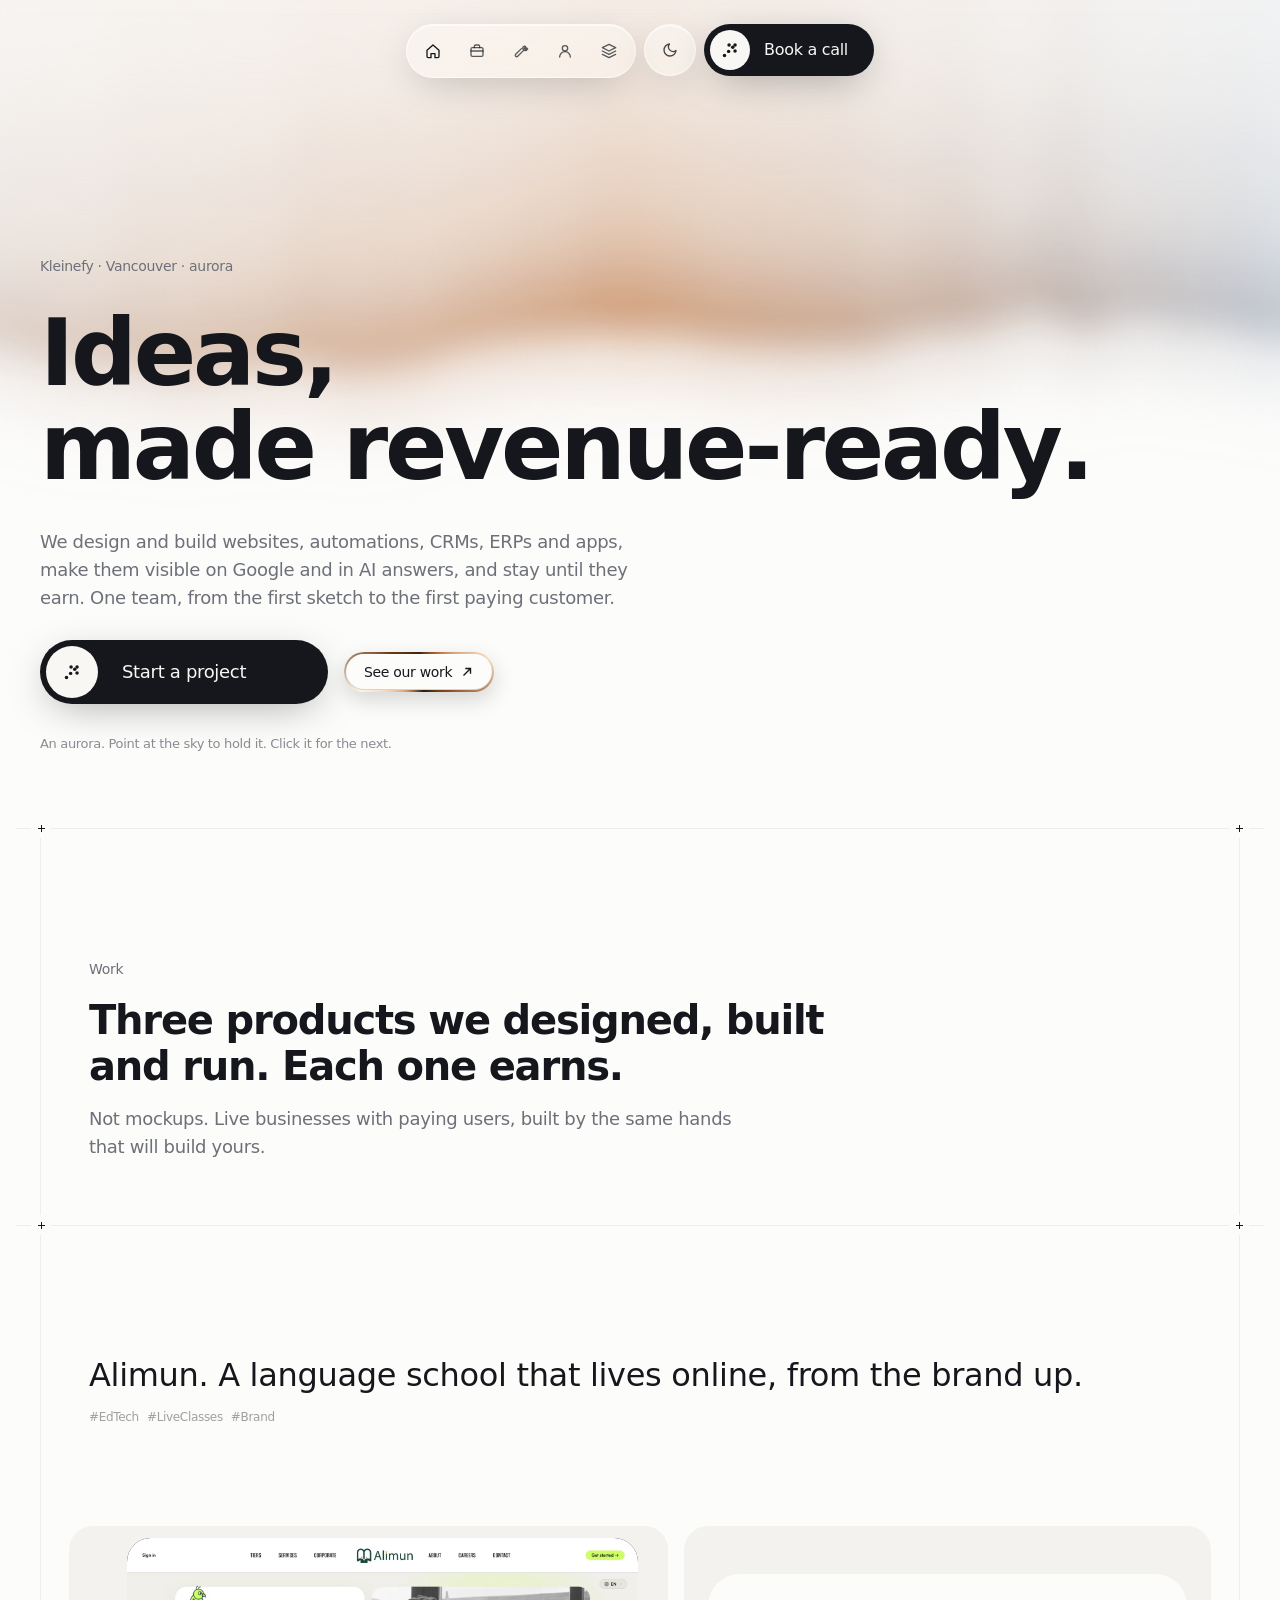
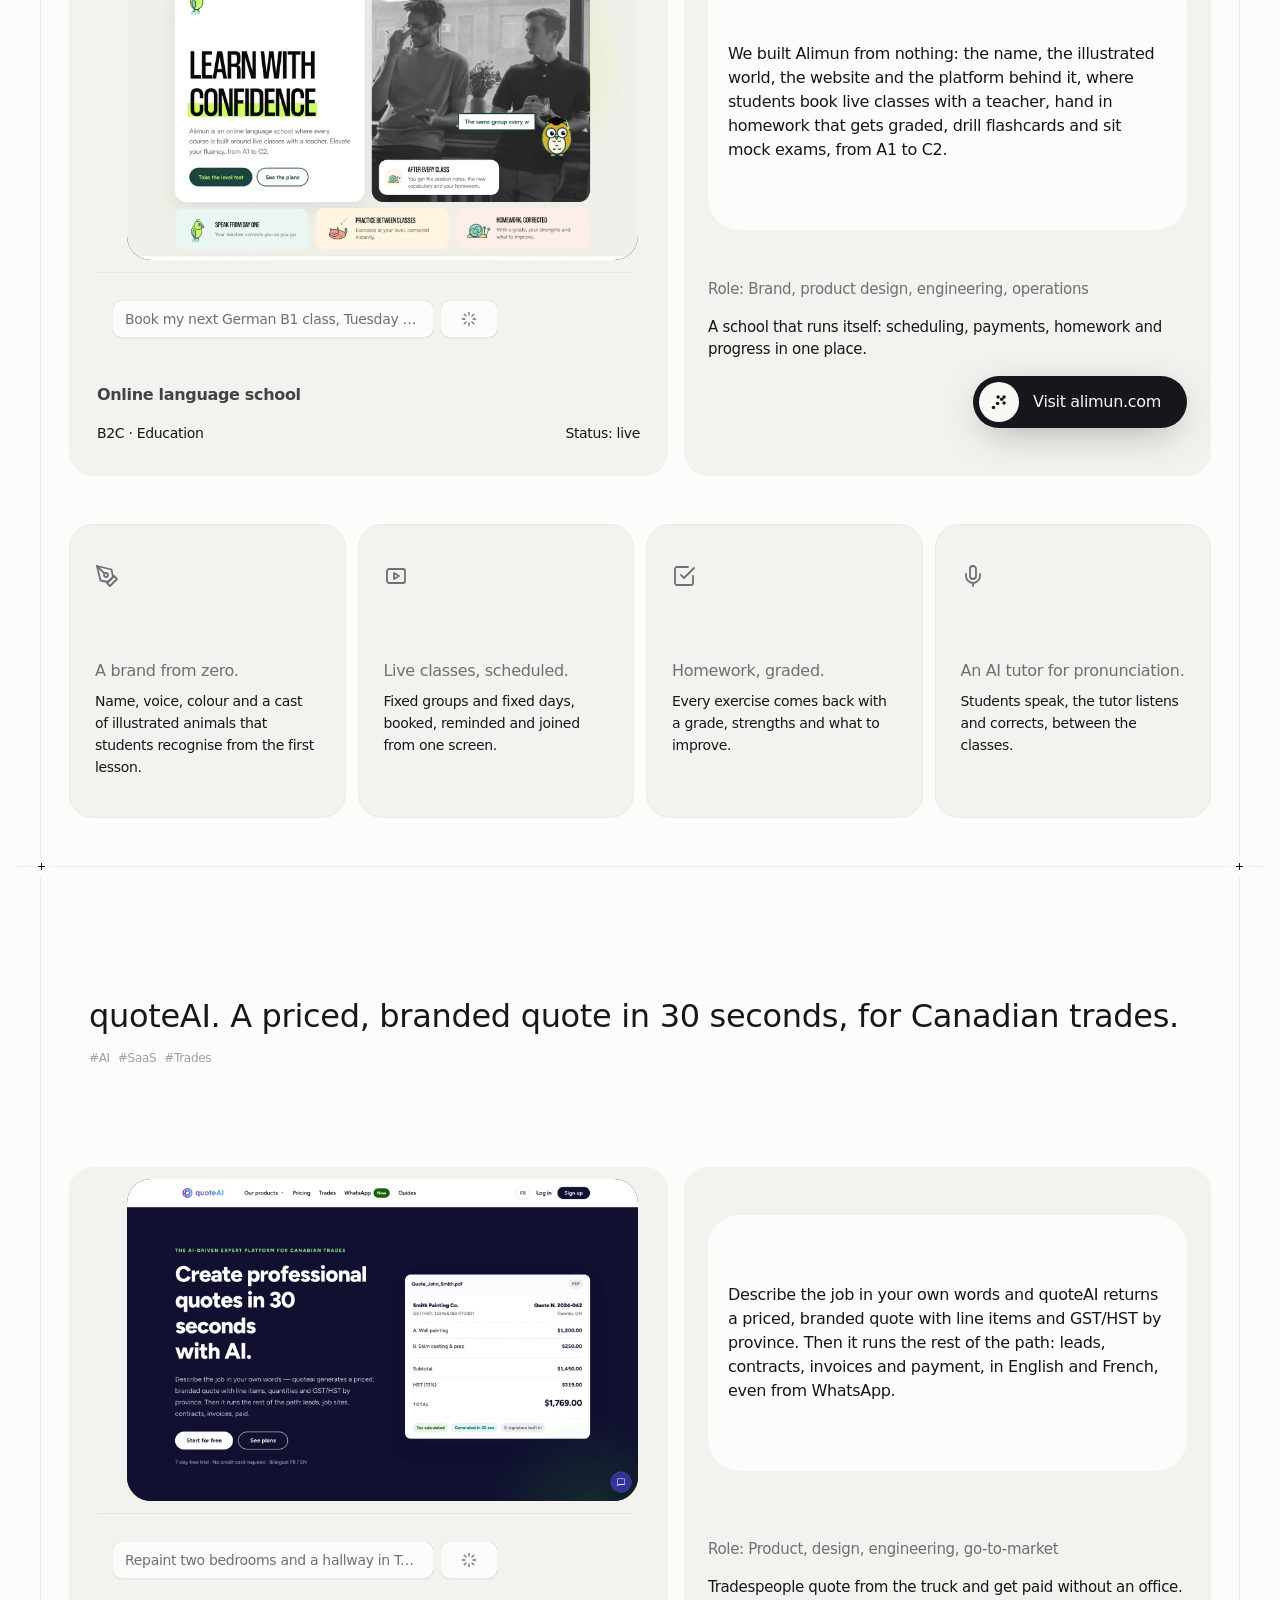
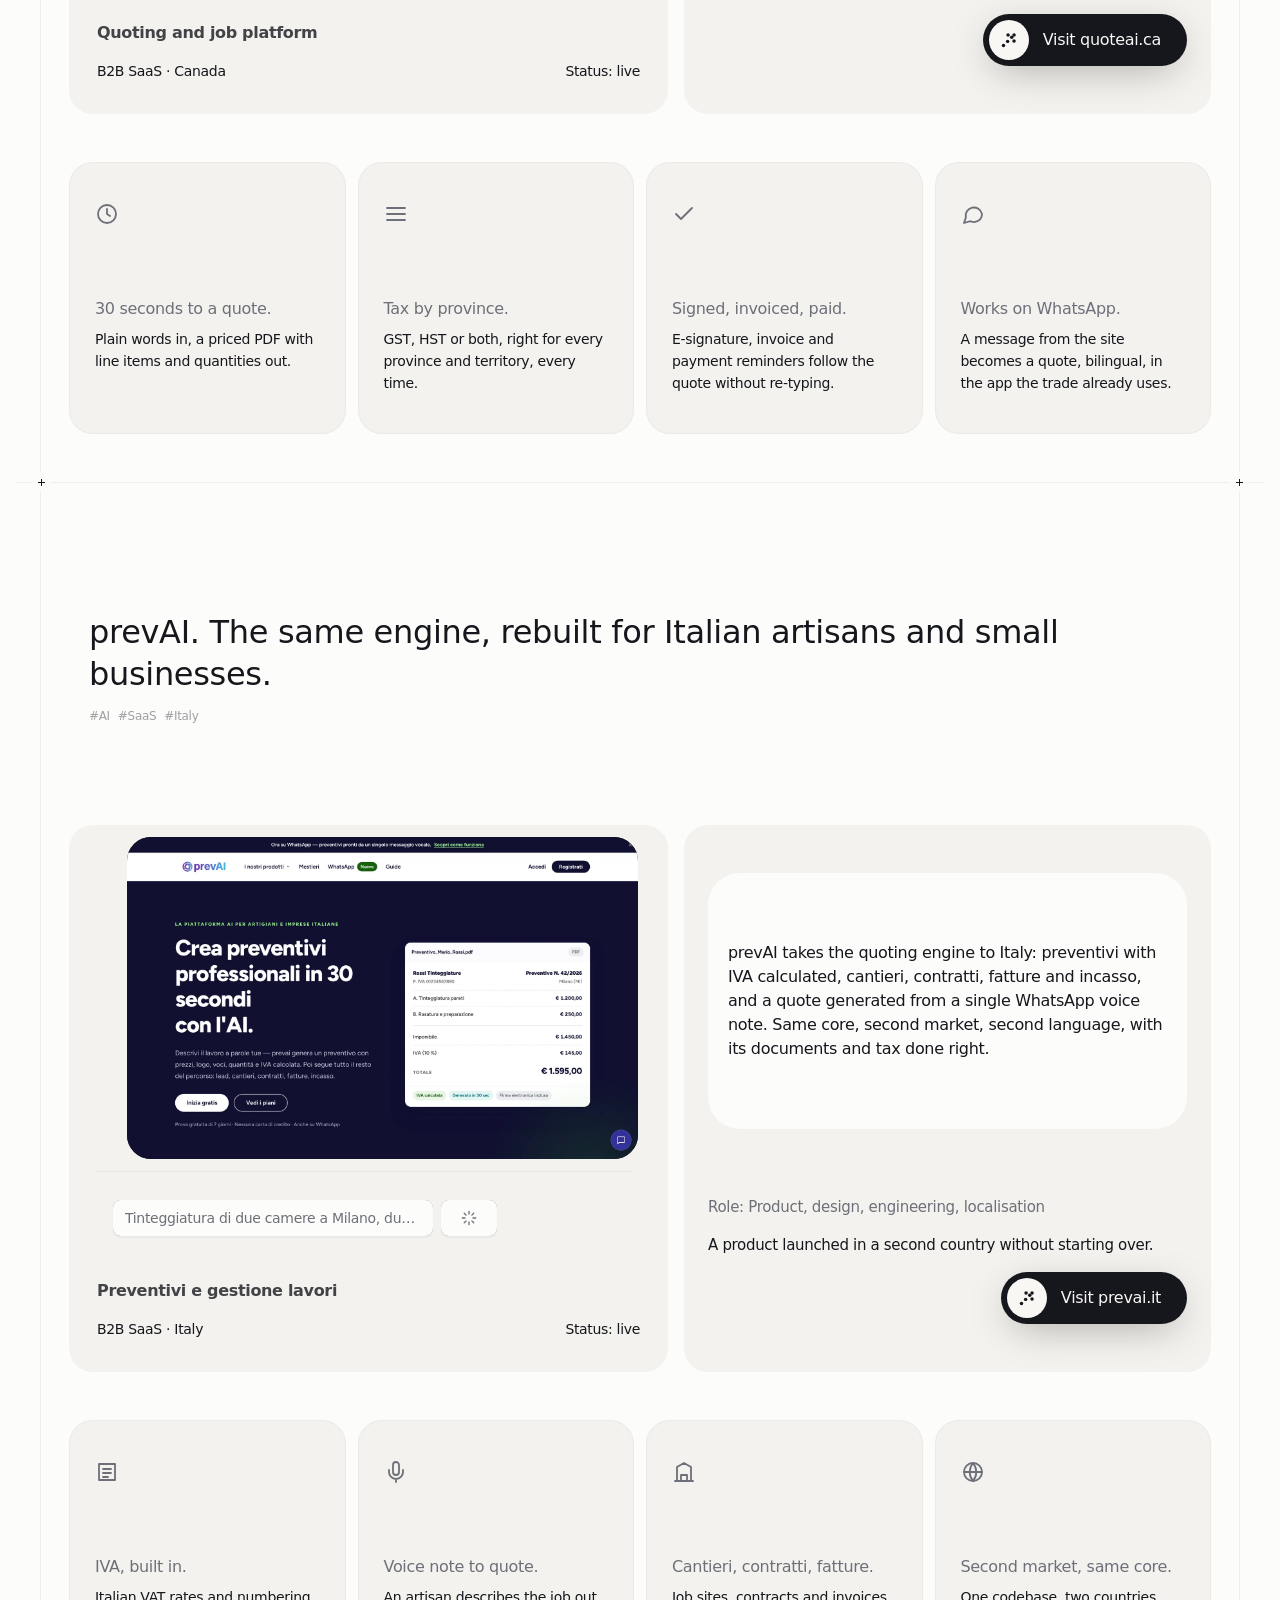
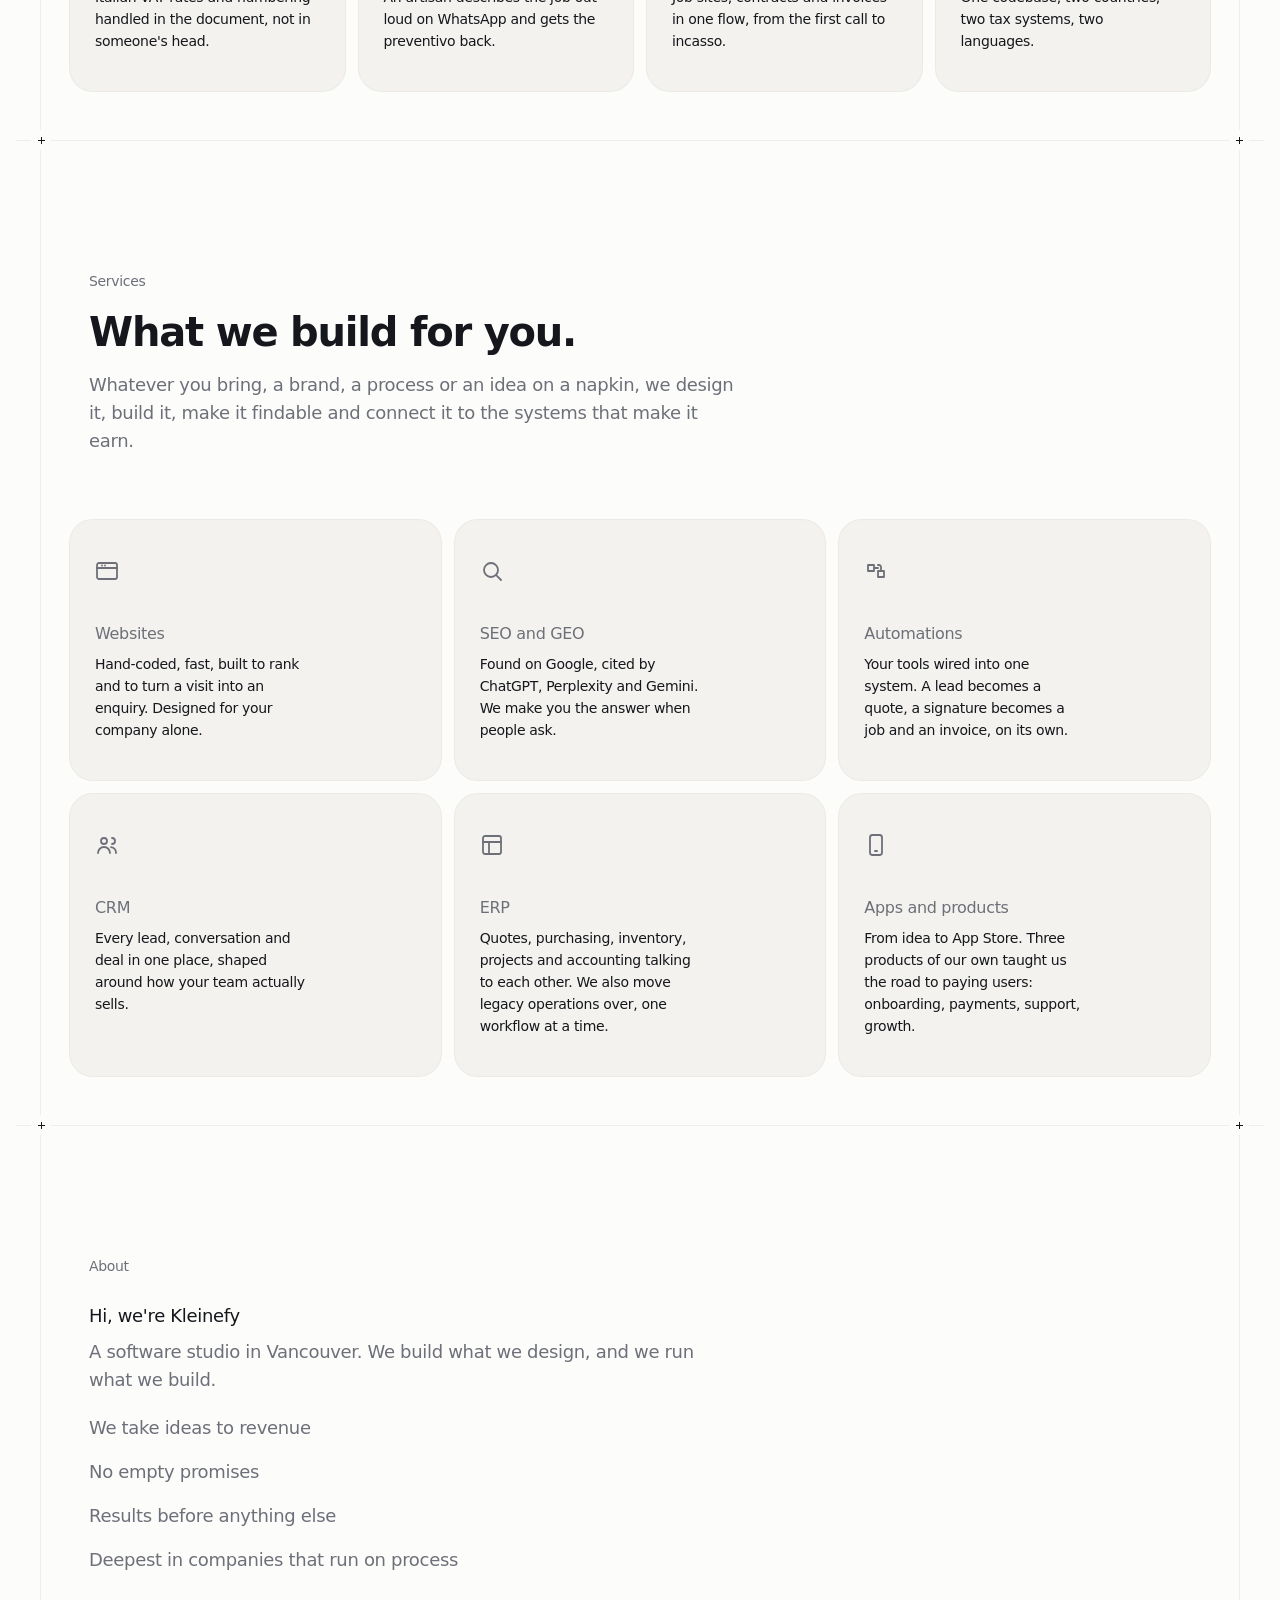
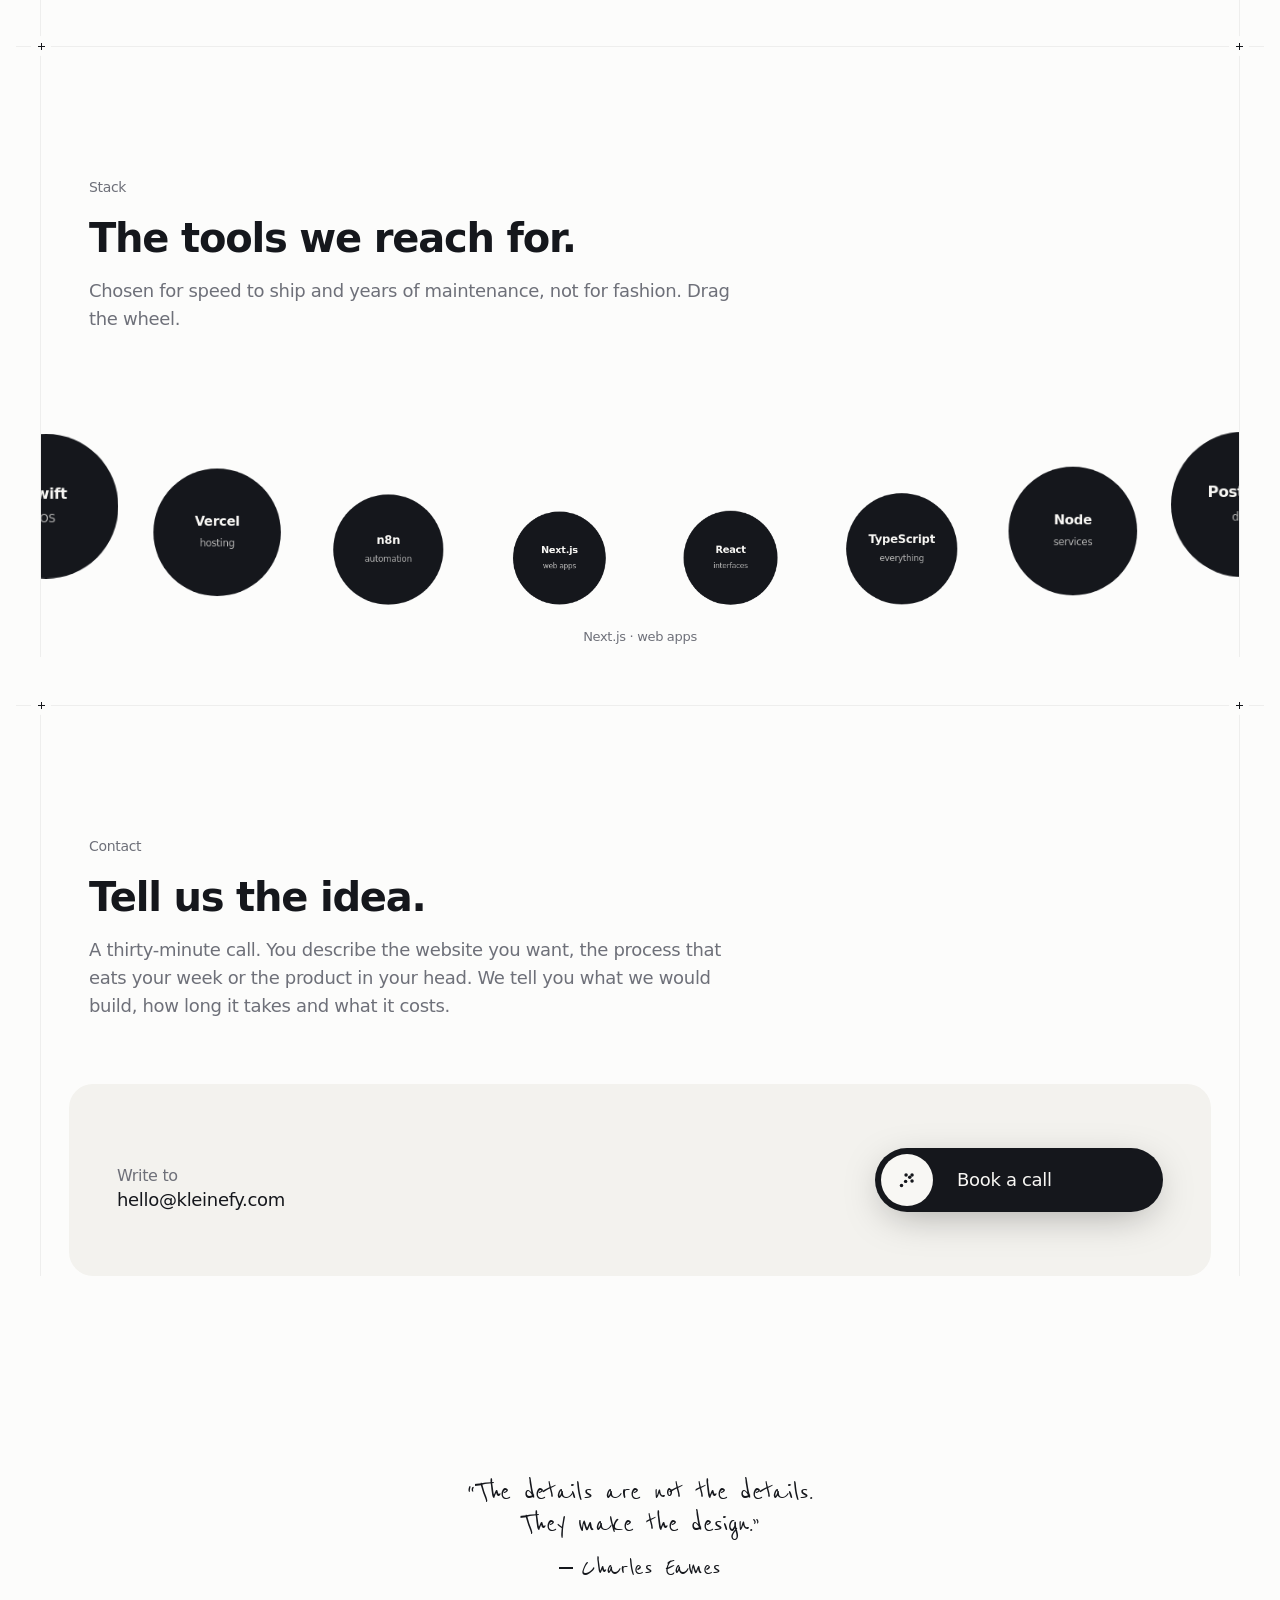
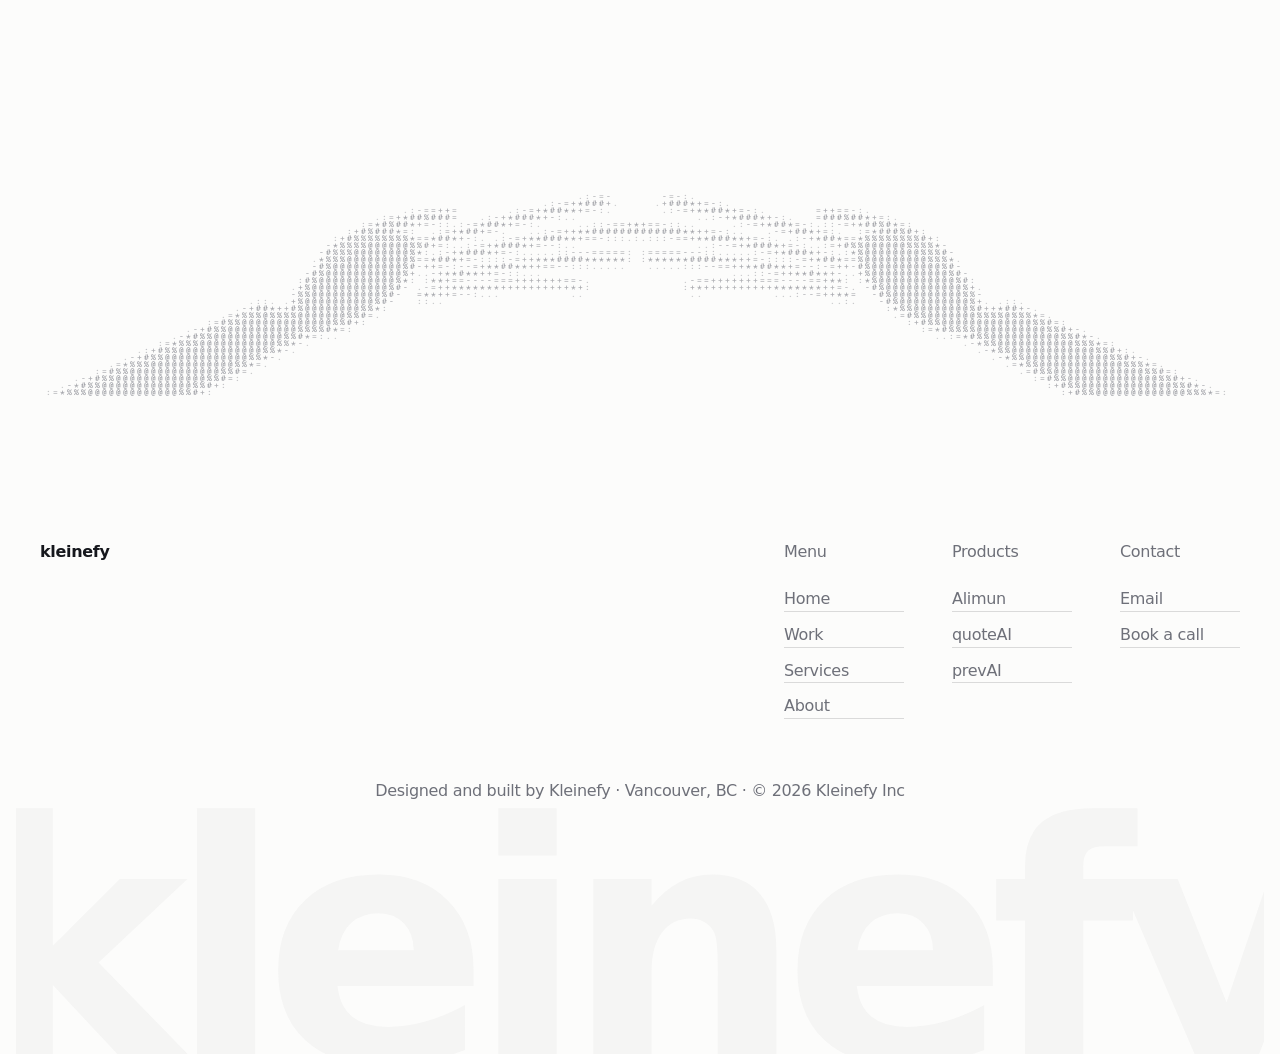
==== index.html @ ee78c405 "Own palette (graphite and brass), rain and snow scenes, ASCII hands, new arrow glyph, frame crosses " ====
<!doctype html>
<html lang="en">
<head>
<meta charset="utf-8">
<meta name="viewport" content="width=device-width, initial-scale=1, viewport-fit=cover">
<meta name="claude:viewport-fit-sides" content="cover">
<title>Kleinefy</title>
<meta name="description" content="Kleinefy is a Vancouver software studio. We design and build websites, automations, CRM and ERP systems and apps, make them visible on Google and in AI answers, and take ideas to revenue-ready products.">
<meta property="og:title" content="Kleinefy — Ideas, made revenue-ready">
<meta property="og:description" content="Websites, SEO and GEO, automations, CRM, ERP and apps. Designed and built by one team in Vancouver.">
<meta property="og:type" content="website">
<meta property="og:image" content="https://kleinefy.com/assets/alimun-desktop.webp">
<link rel="canonical" href="https://kleinefy.com/">
<link rel="preconnect" href="https://fonts.googleapis.com">
<link rel="preconnect" href="https://fonts.gstatic.com" crossorigin>
<link rel="stylesheet" href="https://fonts.googleapis.com/css2?family=Reenie+Beanie&family=IBM+Plex+Mono:wght@400;500&display=swap">
<script type="application/ld+json">
{"@context":"https://schema.org","@graph":[
{"@type":"ProfessionalService","@id":"https://kleinefy.com/#org","name":"Kleinefy Inc","url":"https://kleinefy.com/","email":"hello@kleinefy.com","address":{"@type":"PostalAddress","addressLocality":"Vancouver","addressRegion":"BC","addressCountry":"CA"},"areaServed":["CA","US","IT"],"description":"Software studio designing and building websites, automations, CRM and ERP systems and apps, with SEO and generative engine optimization, taking ideas to revenue-ready products.","knowsAbout":["Web design","Web development","Search engine optimization","Generative engine optimization","Business process automation","CRM","ERP","Mobile app development","Product design"]},
{"@type":"WebSite","url":"https://kleinefy.com/","name":"Kleinefy","publisher":{"@id":"https://kleinefy.com/#org"}}
]}
</script>
<style>
/* Layout: one 1200px column with hairline sides, a glass nav floating over a sky, and nothing decorating itself.
   Type: the system face (SF Pro on Apple devices), one grey scale, one charcoal accent. */
:root{
  --bg:#fcfcfb;--fg:#15171c;--muted:#f3f2ee;--muted-fg:#6e7079;--border:#e6e4df;--border-strong:#a6a39b;
  --secondary:#f3f2ee;--primary:#15171c;--primary-fg:#f8f7f4;--ring:#8a8c94;--card:#fcfcfb;
  --brass:#b5652d;--brass-soft:#d9a06b;
  --glass:rgba(252,252,251,.4);--glass-border:rgba(255,255,255,.55);--hair:rgba(21,23,28,.06);
  --sans:-apple-system,BlinkMacSystemFont,"SF Pro Text","SF Pro Display",system-ui,"Segoe UI",Roboto,sans-serif;
  --mono:"IBM Plex Mono",ui-monospace,SFMono-Regular,Menlo,monospace;
  --hand:"Reenie Beanie",cursive;
  --ease:cubic-bezier(.2,.9,.25,1);
  color-scheme:light;
}
.dark,:root[data-theme="dark"]{
  --bg:#0e0f12;--fg:#f2f1ee;--muted:#1a1b20;--muted-fg:#9b9ca4;--border:#2b2d34;--border-strong:#5c5f69;
  --secondary:#1a1b20;--primary:#f2f1ee;--primary-fg:#15171c;--ring:#9b9ca4;--card:#0e0f12;
  --brass:#d9a06b;--brass-soft:#b5652d;
  --glass:rgba(26,27,32,.5);--glass-border:rgba(255,255,255,.12);--hair:rgba(242,241,238,.07);
  color-scheme:dark;
}
@media (prefers-color-scheme:dark){
  :root:not(.light):not([data-theme="light"]){
    --bg:#0e0f12;--fg:#f2f1ee;--muted:#1a1b20;--muted-fg:#9b9ca4;--border:#2b2d34;--border-strong:#5c5f69;
    --secondary:#1a1b20;--primary:#f2f1ee;--primary-fg:#15171c;--ring:#9b9ca4;--card:#0e0f12;
    --brass:#d9a06b;--brass-soft:#b5652d;
    --glass:rgba(26,27,32,.5);--glass-border:rgba(255,255,255,.12);--hair:rgba(242,241,238,.07);
    color-scheme:dark;
  }
}
*{box-sizing:border-box}
html{-webkit-text-size-adjust:100%;scroll-behavior:smooth}
body{margin:0;background:var(--bg);color:var(--fg);font:400 16px/24px var(--sans);letter-spacing:-.02em;-webkit-font-smoothing:antialiased;overflow-x:clip;
  padding-left:max(16px,env(safe-area-inset-left,0px));padding-right:max(16px,env(safe-area-inset-right,0px))}
body::before{content:"";position:fixed;inset:0 0 auto;height:env(safe-area-inset-top,0px);z-index:60;background:var(--bg)}
a{color:inherit;text-decoration:none}
button{font:inherit;color:inherit;letter-spacing:inherit}
img{display:block;max-width:100%}
h1,h2,h3,h4,p,ul{margin:0}
ul{padding:0;list-style:none}
:focus-visible{outline:2px solid var(--ring);outline-offset:2px;border-radius:8px}
.sr{position:absolute;width:1px;height:1px;overflow:hidden;clip:rect(0 0 0 0);white-space:nowrap}
.mutedfg{color:var(--muted-fg)}

/* progressive blur, top edge */
.pblur{position:fixed;inset:0 0 auto;height:96px;z-index:40;pointer-events:none}
.pblur i{position:absolute;inset:0}

/* floating nav */
.nav{position:fixed;inset:calc(env(safe-area-inset-top,0px) + 24px) 0 auto;z-index:50;display:flex;justify-content:center;gap:8px;pointer-events:none;padding-inline:8px}
.nav>*{pointer-events:auto}
.glass{background:var(--glass);border:1px solid var(--glass-border);backdrop-filter:blur(40px) saturate(2);-webkit-backdrop-filter:blur(40px) saturate(2);box-shadow:0 10px 40px -10px rgba(0,0,0,.25),inset 0 1px 0 rgba(255,255,255,.7),inset 0 -1px 0 rgba(255,255,255,.15)}
.dark .glass,:root[data-theme="dark"] .glass{box-shadow:0 10px 40px -10px rgba(0,0,0,.6),inset 0 1px 0 rgba(255,255,255,.12),inset 0 -1px 0 rgba(255,255,255,.04)}
.bar{display:inline-flex;align-items:center;gap:0;min-height:54px;padding:4px;border-radius:999px;max-width:100%;overflow:hidden}
.bar button{position:relative;display:inline-flex;align-items:center;justify-content:center;height:44px;min-width:44px;padding:0 12px;border:0;background:transparent;border-radius:999px;color:color-mix(in srgb,var(--fg) 70%,transparent);cursor:pointer;transition:color .15s,background-color .15s,scale .15s}
.bar button:active{scale:.96}
.bar button.lit{background:color-mix(in srgb,var(--muted) 80%,transparent);color:var(--fg)}
.bar button.active{color:var(--fg)}
.bar svg{width:16px;height:16px;flex:none}
.bar .lab{display:grid;grid-template-columns:0fr;margin-left:0;transition:grid-template-columns 420ms var(--ease),margin 420ms var(--ease)}
.bar .lab span{overflow:hidden;white-space:nowrap;opacity:0;translate:-4px 0;filter:blur(3px);transition:opacity 420ms var(--ease),translate 420ms var(--ease),filter 420ms var(--ease);font-size:16px}
.bar.open .lab{grid-template-columns:1fr;margin-left:8px}
.bar.open .lab span{opacity:1;translate:0;filter:none}
@media(max-width:639px){.bar.open .lab{grid-template-columns:0fr;margin-left:0}.bar.open .lab span{opacity:0}.nav .xarrow .txt{display:none}.nav .xarrow{width:52px;padding:6px}.nav .xarrow .chip{width:40px}.bar button{min-width:40px;padding:0 10px}}
.round{display:inline-grid;place-items:center;width:52px;height:52px;border-radius:50%;cursor:pointer;color:color-mix(in srgb,var(--fg) 80%,transparent);transition:color .2s}
.round:hover{color:var(--fg)}
.round svg{width:16px;height:16px}
.round .sun{display:none}.dark .round .sun,:root[data-theme="dark"] .round .sun{display:block}.dark .round .moon,:root[data-theme="dark"] .round .moon{display:none}

/* expanding arrow button */
.xarrow{position:relative;display:inline-flex;align-items:center;height:52px;min-width:0;padding:6px;border-radius:444px;background:var(--primary);color:var(--primary-fg);overflow:hidden;user-select:none;cursor:pointer;border:0;box-shadow:0 10px 40px -10px rgba(0,0,0,.35);transition:scale .15s}
.xarrow:active{scale:.97}
.xarrow .chip{position:absolute;inset:6px auto 6px 6px;width:40px;border-radius:444px;background:var(--primary-fg);color:var(--primary);overflow:hidden;transition:width .5s var(--ease)}
.xarrow .chip .one{position:absolute;inset:0 auto 0 0;width:40px;display:grid;place-items:center;transition:opacity .15s}
.xarrow .chip .trail{position:absolute;inset:0;display:flex;align-items:center;justify-content:space-around;padding:0 12px}
.xarrow .chip .trail svg{opacity:0;translate:-6px 0;transition:opacity .2s ease-out,translate .2s ease-out}
.xarrow .chip .trail svg:nth-child(1){transition-delay:40ms;color:color-mix(in srgb,currentColor 100%,transparent)}
.xarrow .chip .trail svg:nth-child(2){transition-delay:70ms;opacity:0}
.xarrow .chip .trail svg:nth-child(3){transition-delay:100ms}
.xarrow .chip .trail svg:nth-child(4){transition-delay:130ms}
.xarrow .chip .trail svg:nth-child(5){transition-delay:160ms}
.xarrow svg.dc{width:22px;height:22px;fill:currentColor}
.xarrow .txt{position:relative;margin:0 20px 0 54px;white-space:nowrap;font-size:16px;font-weight:500;transition:opacity .15s,translate .15s}
.xarrow.tall{height:64px;min-width:288px}
.xarrow.tall .chip{width:52px}
.xarrow.tall .chip .one{width:52px}
.xarrow.tall .txt{margin-left:76px;font-size:18px}
@media(hover:hover){
  .xarrow:hover .chip,.xarrow:focus-visible .chip{width:calc(100% - 12px)}
  .xarrow:hover .chip .one,.xarrow:focus-visible .chip .one{opacity:0}
  .xarrow:hover .chip .trail svg,.xarrow:focus-visible .chip .trail svg{opacity:var(--o);translate:0}
  .xarrow:hover .txt,.xarrow:focus-visible .txt{opacity:0;translate:6px 0}
}

/* metallic link */
@property --turn{syntax:"<angle>";inherits:false;initial-value:0deg}
@keyframes turn{to{--turn:360deg}}
.metal{position:relative;isolation:isolate;display:inline-flex;align-items:center;justify-content:center;height:40px;padding:0 20px;border-radius:999px;font-size:14px;font-weight:500;color:var(--fg);overflow:hidden;user-select:none;box-shadow:0 8px 22px rgba(0,0,0,.16);transition:scale .15s}
.metal:hover{scale:1.02}.metal:active{scale:.93}
.metal .rim{position:absolute;inset:-60%;z-index:0;background:conic-gradient(from var(--turn),#3a2412,#b5652d 12%,#f6dfc2 22%,#8a4a1e 34%,#2a1a0c 46%,#d9a06b 60%,#fff2e0 70%,#6b3a16 84%,#3a2412);animation:turn 9s linear infinite}
.metal .sheen{position:absolute;inset:0 auto 0 0;width:50%;z-index:1;transform:skewX(-12deg);background:linear-gradient(90deg,transparent,rgba(255,236,210,.7),transparent);opacity:.6;filter:blur(3px);mix-blend-mode:screen;translate:-120% 0;transition:translate .9s cubic-bezier(.65,0,.3,1)}
.metal:hover .sheen,.metal:focus-visible .sheen{translate:220% 0}
.metal .face{position:absolute;inset:2px;z-index:2;border-radius:inherit;background:var(--bg);transition:background .2s}
.metal:hover .face{background:color-mix(in srgb,var(--muted) 40%,var(--bg))}
.metal .edge{position:absolute;inset:2px;z-index:3;border-radius:inherit;box-shadow:inset 0 1px 0 rgba(255,255,255,.28),inset 0 -1px 0 rgba(0,0,0,.16)}
.metal .in{position:relative;z-index:10;display:inline-flex;align-items:center;gap:8px}
.metal svg{width:14px;height:14px}

/* section rail */
.rail{position:fixed;left:12px;top:50%;translate:0 -50%;z-index:40;display:none;flex-direction:column;gap:14px;pointer-events:none}
@media(min-width:1360px){.rail{display:flex}}
.rail a{pointer-events:auto;position:relative;display:block;height:14px;width:48px;display:flex;align-items:center}
.rail a i{display:block;height:1px;width:16px;background:var(--border-strong);opacity:.6;transition:width .3s var(--ease),opacity .3s,background .3s}
.rail a:hover i{width:40px;opacity:1}
.rail a.on i{width:48px;background:var(--brass);opacity:1}
.rail a b{position:absolute;left:60px;top:50%;translate:0 -50%;font-weight:400;font-size:14px;white-space:nowrap;background:var(--bg);color:var(--fg);padding:8px 16px;border-radius:999px;box-shadow:0 0 .5px rgba(0,0,0,.4),0 1px .5px rgba(0,0,0,.04),0 6px 16px rgba(0,0,0,.08);opacity:0;translate:-6px -50%;transition:opacity .25s,translate .25s var(--ease);pointer-events:none}
.rail a:hover b{opacity:1;translate:0 -50%}

/* hero */
.hero{position:relative;min-height:min(92vh,900px);display:flex;align-items:flex-end;overflow:clip;margin-inline:calc(-1*max(16px,env(safe-area-inset-left,0px))) calc(-1*max(16px,env(safe-area-inset-right,0px)));padding-inline:max(24px,env(safe-area-inset-left,0px)) max(24px,env(safe-area-inset-right,0px))}
.sky{position:absolute;inset:0;pointer-events:none;-webkit-mask-image:linear-gradient(to bottom,#000 55%,transparent);mask-image:linear-gradient(to bottom,#000 55%,transparent)}
.sky canvas{position:absolute;inset:0;width:100%;height:100%}
#precip{z-index:2}
.clouds{position:absolute;inset:0;opacity:0;transition:opacity 2.5s ease-in-out}
.cloud{position:absolute;left:0;width:288px;height:96px;scale:var(--s,1);animation:drift linear infinite;animation-play-state:paused}
.sky[data-scene="clouds"] .cloud,.sky[data-scene="sun"] .cloud{animation-play-state:running}
.cloud i{position:absolute;border-radius:999px;background:rgba(255,255,255,.92);filter:blur(12px)}
.dark .cloud i,:root[data-theme="dark"] .cloud i{background:rgba(148,163,184,.1);filter:blur(16px)}
.cloud i:nth-child(1){left:24px;top:32px;width:160px;height:56px}
.cloud i:nth-child(2){left:80px;top:8px;width:112px;height:80px}
.cloud i:nth-child(3){left:144px;top:28px;width:112px;height:56px}
@keyframes drift{from{translate:-25vw 0}to{translate:110vw 0}}
.skyblue{position:absolute;inset:0;background:linear-gradient(to bottom,rgba(214,228,245,.9),rgba(214,228,245,0) 70%);opacity:0;transition:opacity 2.5s ease-in-out}
.dark .skyblue,:root[data-theme="dark"] .skyblue{background:linear-gradient(to bottom,rgba(30,41,59,.5),transparent 70%)}
.hero .wrap{position:relative;width:100%;max-width:1200px;margin:0 auto;padding:160px 0 72px;display:grid;gap:28px}
.scene{font-size:14px;color:var(--muted-fg);min-height:20px}
.vapor{font-size:clamp(34px,7.2vw,96px);line-height:1.02;font-weight:600;letter-spacing:-.035em;display:grid;min-height:2.1em}
.vapor .ph{grid-area:1/1;visibility:hidden}
.vapor .ph.cur{visibility:visible}
.vapor .ph span.l{display:block}
.vapor .ph span.w{display:inline-block;white-space:nowrap}
.vapor .ph span.c{display:inline-block}
.vin{animation-name:vin;animation-timing-function:cubic-bezier(.22,1,.36,1);animation-fill-mode:both}
.vout{animation-name:vout;animation-timing-function:cubic-bezier(.55,0,.75,.4);animation-fill-mode:both}
@keyframes vin{from{opacity:0;filter:blur(12px);transform:translate(var(--vx,0),.35em) scale(1.35)}60%{opacity:.85}to{opacity:1;filter:blur(0);transform:none}}
@keyframes vout{from{opacity:1;filter:blur(0);transform:none}to{opacity:0;filter:blur(14px);transform:translate(var(--dx,.3em),var(--dy,-.6em)) scale(1.2)}}
.lede{font-size:18px;line-height:28px;color:var(--muted-fg);max-width:34em}
.hero .acts{display:flex;align-items:center;gap:16px;flex-wrap:wrap}
.hint{font-size:13px;color:var(--muted-fg);opacity:.8}

/* frame */
.frame{position:relative;width:100%;max-width:1200px;margin:0 auto;border-inline:1px solid var(--hair)}
.rule{position:relative;height:1px;pointer-events:none}
.rule::before{content:"";position:absolute;top:0;left:-129px;right:-129px;height:1px;background:var(--hair)}
.rule i{position:absolute;top:0;width:20px;height:20px;translate:-50% -50%;border-radius:50%;background:var(--bg);display:grid;place-items:center}
.rule i::before,.rule i::after{content:"";position:absolute;background:var(--fg)}.rule i::before{width:7px;height:1px}.rule i::after{width:1px;height:7px}
.rule i:last-child{left:100%}
section{overflow-x:clip}
.sec{padding:96px 24px 48px}
@media(min-width:768px){.sec{padding:128px 48px 64px}}
.eyebrow{font-size:14px;color:var(--muted-fg);margin-bottom:16px}
.h2{font-size:clamp(28px,3.2vw,40px);line-height:1.15;font-weight:600;letter-spacing:-.03em;max-width:20em}
.lead{font-size:18px;line-height:28px;color:var(--muted-fg);max-width:36em;margin-top:16px}

/* hover accordion */
.acc{max-width:620px}
.acc li button{display:block;width:100%;min-height:44px;padding:8px 0;border:0;background:none;text-align:left;font-size:18px;line-height:28px;color:var(--muted-fg);cursor:pointer;transition:color .2s;border-radius:6px}
.acc li.open button{color:var(--fg)}
.acc li div{display:grid;grid-template-rows:0fr;opacity:0;transition:grid-template-rows .3s ease-out,opacity .3s ease-out}
.acc li.open div{grid-template-rows:1fr;opacity:1}
.acc li div p{overflow:hidden;font-size:18px;line-height:28px;color:var(--muted-fg)}
.acc li div p span{display:block;padding-bottom:12px}

/* showcase */
.show h3{font-size:24px;line-height:32px;font-weight:500}
@media(min-width:768px){.show h3{font-size:32px;line-height:42px}}
.tags{display:flex;gap:8px;font-size:12px;line-height:42px;color:color-mix(in srgb,var(--fg) 40%,transparent)}
.stage-grid{display:grid;grid-template-columns:minmax(0,1fr);gap:16px;padding:48px 16px}
@media(min-width:768px){.stage-grid{padding:48px 28px}}
@media(min-width:1144px){.stage-grid{grid-template-columns:minmax(0,599fr) minmax(0,527fr)}}
.stage{position:relative;display:flex;flex-direction:column;justify-content:space-between;gap:28px;border-radius:24px;background:var(--secondary);padding-bottom:32px;overflow:clip}
.stage .inner{position:relative;margin-left:28px;border-bottom-left-radius:20px;background:var(--secondary)}
.stage .media{position:relative;margin:12px 30px;aspect-ratio:511/322;border-radius:24px;background:#0a0a0a;overflow:clip}
.stage .media img{position:absolute;inset:0;width:100%;height:100%;object-fit:cover;object-position:top;transition:filter .9s ease-out .7s}
.pix{position:absolute;inset:0;display:grid;grid-template-columns:repeat(6,1fr);grid-template-rows:repeat(4,1fr);pointer-events:none}
.pix i{margin:-1px;background:#0a0a0a;opacity:1;transition:opacity .38s ease-out}
.media.play .pix i{opacity:0}
.media:not(.play) img{filter:grayscale(1)}
.stage .prompt{display:flex;gap:8px;margin-right:36px;padding:28px 16px 16px;border-top:1px solid var(--border)}
.stage .prompt p{flex:1;min-width:0;max-width:320px;height:36px;display:flex;align-items:center;padding:0 12px;border-radius:8px;background:var(--bg);font-size:14px;color:var(--muted-fg);box-shadow:0 0 .5px rgba(0,0,0,.4),0 2px 2px rgba(0,0,0,.04)}
.stage .prompt p span{overflow:hidden;text-overflow:ellipsis;white-space:nowrap}
.stage .prompt b{flex:none;width:56px;height:36px;display:grid;place-items:center;border-radius:8px;background:var(--bg);box-shadow:0 0 .5px rgba(0,0,0,.4),0 2px 2px rgba(0,0,0,.04)}
.stage .prompt b svg{width:16px;height:16px;color:var(--muted-fg);animation:spin 1.8s linear infinite}
.stage .prompt b:hover svg{animation-play-state:paused}
@keyframes spin{to{rotate:360deg}}
.stage .meta{display:grid;gap:16px;padding:0 28px;line-height:22px}
.stage .meta b{font-weight:600;color:color-mix(in srgb,var(--fg) 80%,transparent)}
.stage .meta p{display:flex;justify-content:space-between;gap:16px;font-size:14px}
.brief{display:flex;flex-direction:column;justify-content:space-between;gap:48px;border-radius:24px;background:var(--secondary);padding:48px 24px}
.brief .sum{border-radius:32px;background:var(--bg);padding:68px 20px;font-size:16px;line-height:24px}
.brief .foot{display:flex;flex-direction:column;align-items:flex-end;gap:16px;font-size:15px;line-height:22px}
.brief .foot p{width:100%}
.hl{display:grid;gap:12px;padding:0 16px 48px}
@media(min-width:768px){.hl{padding:0 28px 48px}}
@media(min-width:576px){.hl{grid-template-columns:repeat(2,minmax(0,1fr))}}
@media(min-width:1144px){.hl{grid-template-columns:repeat(4,minmax(0,1fr))}}
.card{display:flex;flex-direction:column;gap:72px;border-radius:24px;border:1px solid color-mix(in srgb,var(--border) 50%,transparent);background:var(--secondary);padding:39px 25px;transition:translate .3s ease-out,background-color .3s,border-color .3s,box-shadow .3s}
.card svg{width:24px;height:24px;color:var(--muted-fg);transition:rotate .3s ease-out,scale .3s ease-out,color .3s}
.card h4{font-size:16px;font-weight:500;color:var(--muted-fg);transition:color .3s;line-height:22px}
.card p{font-size:14px;line-height:22px;max-width:220px;margin-top:8px}
@media(hover:hover){.card:hover{translate:0 -4px;border-color:var(--border);background:var(--bg);box-shadow:0 18px 40px -24px rgba(0,0,0,.35)}.card:hover svg{rotate:-6deg;scale:1.1;color:var(--fg)}.card:hover h4{color:var(--fg)}}
.card.tight{gap:40px}

/* services grid */
.svc{display:grid;gap:12px;padding:0 16px 48px}
@media(min-width:768px){.svc{padding:0 28px 48px}}
@media(min-width:576px){.svc{grid-template-columns:repeat(2,minmax(0,1fr))}}
@media(min-width:1024px){.svc{grid-template-columns:repeat(3,minmax(0,1fr))}}

/* stack carousel */
.cyl{position:relative;height:300px;overflow:hidden;cursor:grab;user-select:none;touch-action:pan-y;margin:24px 0 48px}
.cyl:active{cursor:grabbing}
.cyl .it{position:absolute;left:50%;top:44%;display:grid;place-items:center;width:160px;height:160px;border-radius:50%;background:var(--primary);color:var(--primary-fg);font-weight:600;font-size:16px;text-align:center;padding:12px;will-change:transform}
.cyl .it small{display:block;font-weight:400;font-size:12px;opacity:.7;margin-top:2px}
.cyl .cap{position:absolute;left:0;right:0;bottom:8px;text-align:center;font-size:13px;color:var(--muted-fg)}

/* contact */
.contact .box{margin:0 16px 48px;border-radius:24px;background:var(--secondary);padding:48px 24px;display:grid;gap:24px}
@media(min-width:768px){.contact .box{margin:0 28px 48px;padding:64px 48px;grid-template-columns:minmax(0,1fr) auto;align-items:end}}
.contact .mail{font-size:18px;user-select:all}

/* footer */
footer{overflow:clip;padding:120px 24px 0}
footer .col{max-width:1200px;margin:0 auto;display:flex;flex-direction:column;align-items:center;gap:120px}
.ascii{width:100%;height:clamp(140px,22vw,260px);position:relative}
.ascii canvas{position:absolute;inset:0;width:100%;height:100%}
.hw{font-family:var(--hand);font-size:32px;line-height:32px;text-align:center;max-width:360px;display:flex;flex-direction:column;align-items:center;gap:12px;color:var(--fg)}
.hw .tk{position:relative;display:inline-block}
.hw .tk .ink{display:inline-block;clip-path:inset(0 100% 0 0)}
.hw.go .tk .ink{animation:wipe var(--d) cubic-bezier(.6,0,.4,1) var(--t) both}
@keyframes wipe{from{clip-path:inset(0 100% 0 0)}to{clip-path:inset(0 0 0 0)}}
.hw .tk .tip{position:absolute;left:0;top:35%;width:3px;height:3px;border-radius:50%;background:currentColor;opacity:0}
.hw.go .tk .tip{animation:tip var(--d) cubic-bezier(.6,0,.4,1) var(--t) both}
@keyframes tip{0%{opacity:1;left:0}99%{opacity:1;left:100%}100%{opacity:0;left:100%}}
.hw figcaption{display:flex;align-items:center;gap:8px;font-size:28px}
.hw figcaption i{display:block;width:14px;height:1.5px;background:currentColor;transform:scaleX(0);transform-origin:left}
.hw.go figcaption i{animation:rule .3s ease-out var(--ta) both}
@keyframes rule{to{transform:none}}
.hw figcaption span{opacity:0}
.hw.go figcaption span{animation:fade .5s ease-out calc(var(--ta) + .3s) both}
@keyframes fade{to{opacity:1}}
.fl{width:100%;display:flex;flex-direction:column;align-items:center;gap:36px}
.fl .row{width:100%;display:flex;flex-wrap:wrap;align-items:flex-start;justify-content:space-between;gap:40px;padding:24px 0}
.fl .brandmark{font-weight:600;font-size:16px}
.fl .cols{display:flex;gap:48px}
.fl nav{display:flex;flex-direction:column;gap:24px}
.fl nav p{font-weight:500;color:var(--muted-fg)}
.fl nav ul{display:flex;flex-direction:column;gap:12px}
.fl nav a{display:block;width:120px;overflow:hidden;border-bottom:1px solid color-mix(in srgb,var(--fg) 15%,transparent);color:var(--muted-fg);line-height:22.8px;transition:color .2s;white-space:nowrap}
.fl nav a:hover{color:var(--fg)}
.fl .credit{font-size:16px;color:var(--muted-fg);text-align:center}
.fl .wm{pointer-events:none;user-select:none;white-space:nowrap;text-align:center;font-size:min(520px,26vw);font-weight:800;line-height:.645;letter-spacing:-.0575em;color:#9b9b9b;opacity:.07}

/* theme reveal */
@property --rv{syntax:"<length>";inherits:false;initial-value:0px}
@keyframes rv{from{--rv:0px}to{--rv:var(--rv-end,150vmax)}}
html.rv::view-transition-old(root),html.rv::view-transition-new(root){animation:none;mix-blend-mode:normal}
html.rv::view-transition-new(root){animation:rv .8s cubic-bezier(.16,1,.3,1) both;mask-image:radial-gradient(circle at var(--rx,50%) var(--ry,0%),#000 calc(var(--rv)*.65),transparent var(--rv))}

@media(prefers-reduced-motion:reduce){
  *,*::before,*::after{animation-duration:.01ms!important;animation-iteration-count:1!important;transition-duration:.01ms!important}
  .vin,.vout{animation:none}
  .hw .tk .ink{clip-path:none}.hw figcaption i{transform:none}.hw figcaption span{opacity:1}
  .media img{filter:none!important}.pix{display:none}
  html{scroll-behavior:auto}
}
</style>
</head>
<body>

<div class="pblur" aria-hidden="true"><i></i><i></i><i></i><i></i><i></i><i></i></div>

<header class="nav" id="nav">
  <nav class="bar glass" id="bar" aria-label="Primary">
    <button data-to="home" class="active"><svg viewBox="0 0 24 24" fill="none" stroke="currentColor" stroke-width="2" stroke-linecap="round" stroke-linejoin="round"><path d="M3 11l9-8 9 8v9a2 2 0 0 1-2 2h-4v-6H9v6H5a2 2 0 0 1-2-2z"/></svg><span class="lab"><span>Home</span></span></button>
    <button data-to="work"><svg viewBox="0 0 24 24" fill="none" stroke="currentColor" stroke-width="2" stroke-linecap="round" stroke-linejoin="round"><rect x="3" y="7" width="18" height="13" rx="2"/><path d="M8 7V5a2 2 0 0 1 2-2h4a2 2 0 0 1 2 2v2M3 12h18"/></svg><span class="lab"><span>Work</span></span></button>
    <button data-to="services"><svg viewBox="0 0 24 24" fill="none" stroke="currentColor" stroke-width="2" stroke-linecap="round" stroke-linejoin="round"><path d="M14.7 6.3a4 4 0 0 0 5 5L22 8.9 20.6 7.5l-2.3 2.3-1.5-1.5 2.3-2.3L17.7 4.6z"/><path d="M12.6 8.4 4 17a2 2 0 1 0 3 3l8.6-8.6"/></svg><span class="lab"><span>Services</span></span></button>
    <button data-to="about"><svg viewBox="0 0 24 24" fill="none" stroke="currentColor" stroke-width="2" stroke-linecap="round" stroke-linejoin="round"><circle cx="12" cy="8" r="4"/><path d="M4 21a8 8 0 0 1 16 0"/></svg><span class="lab"><span>About</span></span></button>
    <button data-to="stack"><svg viewBox="0 0 24 24" fill="none" stroke="currentColor" stroke-width="2" stroke-linecap="round" stroke-linejoin="round"><path d="m12 2 10 5-10 5L2 7z"/><path d="m2 12 10 5 10-5M2 17l10 5 10-5"/></svg><span class="lab"><span>Stack</span></span></button>
  </nav>
  <button class="round glass" id="theme" type="button" aria-label="Switch between light and dark mode">
    <svg class="moon" viewBox="0 0 24 24" fill="none" stroke="currentColor" stroke-width="2" stroke-linecap="round" stroke-linejoin="round"><path d="M21 12.8A9 9 0 1 1 11.2 3a7 7 0 0 0 9.8 9.8z"/></svg>
    <svg class="sun" viewBox="0 0 24 24" fill="none" stroke="currentColor" stroke-width="2" stroke-linecap="round" stroke-linejoin="round"><circle cx="12" cy="12" r="4"/><path d="M12 2v2M12 20v2M4.9 4.9l1.4 1.4M17.7 17.7l1.4 1.4M2 12h2M20 12h2M4.9 19.1l1.4-1.4M17.7 6.3l1.4-1.4"/></svg>
  </button>
  <a class="xarrow" href="#contact">
    <span class="chip" aria-hidden="true">
      <span class="one"><svg class="dc" viewBox="0 0 24 24"><circle cx="6" cy="18" r="1.9"/><circle cx="10.5" cy="13.5" r="1.9"/><circle cx="15" cy="9" r="1.9"/><circle cx="17.5" cy="6.5" r="1.9"/><circle cx="11" cy="6.5" r="1.9"/><circle cx="17.5" cy="13" r="1.9"/></svg></span>
      <span class="trail"><svg class="dc" style="--o:1" viewBox="0 0 24 24"><circle cx="6" cy="18" r="1.9"/><circle cx="10.5" cy="13.5" r="1.9"/><circle cx="15" cy="9" r="1.9"/><circle cx="17.5" cy="6.5" r="1.9"/><circle cx="11" cy="6.5" r="1.9"/><circle cx="17.5" cy="13" r="1.9"/></svg><svg class="dc" style="--o:.75" viewBox="0 0 24 24"><circle cx="6" cy="18" r="1.9"/><circle cx="10.5" cy="13.5" r="1.9"/><circle cx="15" cy="9" r="1.9"/><circle cx="17.5" cy="6.5" r="1.9"/><circle cx="11" cy="6.5" r="1.9"/><circle cx="17.5" cy="13" r="1.9"/></svg><svg class="dc" style="--o:.5" viewBox="0 0 24 24"><circle cx="6" cy="18" r="1.9"/><circle cx="10.5" cy="13.5" r="1.9"/><circle cx="15" cy="9" r="1.9"/><circle cx="17.5" cy="6.5" r="1.9"/><circle cx="11" cy="6.5" r="1.9"/><circle cx="17.5" cy="13" r="1.9"/></svg><svg class="dc" style="--o:.3" viewBox="0 0 24 24"><circle cx="6" cy="18" r="1.9"/><circle cx="10.5" cy="13.5" r="1.9"/><circle cx="15" cy="9" r="1.9"/><circle cx="17.5" cy="6.5" r="1.9"/><circle cx="11" cy="6.5" r="1.9"/><circle cx="17.5" cy="13" r="1.9"/></svg><svg class="dc" style="--o:.15" viewBox="0 0 24 24"><circle cx="6" cy="18" r="1.9"/><circle cx="10.5" cy="13.5" r="1.9"/><circle cx="15" cy="9" r="1.9"/><circle cx="17.5" cy="6.5" r="1.9"/><circle cx="11" cy="6.5" r="1.9"/><circle cx="17.5" cy="13" r="1.9"/></svg></span>
    </span>
    <span class="txt">Book a call</span>
  </a>
</header>

<nav class="rail" id="rail" aria-label="Sections on this page">
  <a href="#home" data-s="home"><i></i><b>01 · Home</b></a>
  <a href="#work" data-s="work"><i></i><b>02 · Work</b></a>
  <a href="#services" data-s="services"><i></i><b>03 · Services</b></a>
  <a href="#about" data-s="about"><i></i><b>04 · About</b></a>
  <a href="#stack" data-s="stack"><i></i><b>05 · Stack</b></a>
  <a href="#contact" data-s="contact"><i></i><b>06 · Contact</b></a>
</nav>

<main>

<section class="hero" id="home">
  <div class="sky" id="sky" data-scene="aurora" aria-hidden="true">
    <canvas id="aurora"></canvas>
    <div class="skyblue" id="skyblue"></div>
    <div class="clouds" id="clouds">
      <div class="cloud" style="top:8%;--s:1.1;animation-duration:70s;animation-delay:-10s"><i></i><i></i><i></i></div>
      <div class="cloud" style="top:22%;--s:.8;animation-duration:90s;animation-delay:-45s"><i></i><i></i><i></i></div>
      <div class="cloud" style="top:4%;--s:.7;animation-duration:110s;animation-delay:-80s"><i></i><i></i><i></i></div>
      <div class="cloud" style="top:30%;--s:1;animation-duration:80s;animation-delay:-30s"><i></i><i></i><i></i></div>
      <div class="cloud" style="top:14%;--s:.6;animation-duration:120s;animation-delay:-60s"><i></i><i></i><i></i></div>
    </div>
    <canvas id="precip"></canvas>
    <canvas id="rays"></canvas>
  </div>
  <div class="wrap">
    <p class="scene" id="sceneName">Kleinefy · Software studio, Vancouver</p>
    <h1 class="vapor" id="vapor" aria-label="Ideas, made revenue-ready. We take you to the next level. No empty promises. Results before anything else."></h1>
    <p class="lede">We design and build websites, automations, CRMs, ERPs and apps, make them visible on Google and in AI answers, and stay until they earn. One team, from the first sketch to the first paying customer.</p>
    <div class="acts">
      <a class="xarrow tall" href="#contact">
        <span class="chip" aria-hidden="true"><span class="one"><svg class="dc" viewBox="0 0 24 24"><circle cx="6" cy="18" r="1.9"/><circle cx="10.5" cy="13.5" r="1.9"/><circle cx="15" cy="9" r="1.9"/><circle cx="17.5" cy="6.5" r="1.9"/><circle cx="11" cy="6.5" r="1.9"/><circle cx="17.5" cy="13" r="1.9"/></svg></span><span class="trail"><svg class="dc" style="--o:1" viewBox="0 0 24 24"><circle cx="6" cy="18" r="1.9"/><circle cx="10.5" cy="13.5" r="1.9"/><circle cx="15" cy="9" r="1.9"/><circle cx="17.5" cy="6.5" r="1.9"/><circle cx="11" cy="6.5" r="1.9"/><circle cx="17.5" cy="13" r="1.9"/></svg><svg class="dc" style="--o:.75" viewBox="0 0 24 24"><circle cx="6" cy="18" r="1.9"/><circle cx="10.5" cy="13.5" r="1.9"/><circle cx="15" cy="9" r="1.9"/><circle cx="17.5" cy="6.5" r="1.9"/><circle cx="11" cy="6.5" r="1.9"/><circle cx="17.5" cy="13" r="1.9"/></svg><svg class="dc" style="--o:.5" viewBox="0 0 24 24"><circle cx="6" cy="18" r="1.9"/><circle cx="10.5" cy="13.5" r="1.9"/><circle cx="15" cy="9" r="1.9"/><circle cx="17.5" cy="6.5" r="1.9"/><circle cx="11" cy="6.5" r="1.9"/><circle cx="17.5" cy="13" r="1.9"/></svg><svg class="dc" style="--o:.3" viewBox="0 0 24 24"><circle cx="6" cy="18" r="1.9"/><circle cx="10.5" cy="13.5" r="1.9"/><circle cx="15" cy="9" r="1.9"/><circle cx="17.5" cy="6.5" r="1.9"/><circle cx="11" cy="6.5" r="1.9"/><circle cx="17.5" cy="13" r="1.9"/></svg><svg class="dc" style="--o:.15" viewBox="0 0 24 24"><circle cx="6" cy="18" r="1.9"/><circle cx="10.5" cy="13.5" r="1.9"/><circle cx="15" cy="9" r="1.9"/><circle cx="17.5" cy="6.5" r="1.9"/><circle cx="11" cy="6.5" r="1.9"/><circle cx="17.5" cy="13" r="1.9"/></svg></span></span>
        <span class="txt">Start a project</span>
      </a>
      <a class="metal" href="#work"><span class="rim" aria-hidden="true"></span><span class="sheen" aria-hidden="true"></span><span class="face" aria-hidden="true"></span><span class="edge" aria-hidden="true"></span><span class="in">See our work <svg viewBox="0 0 16 16" fill="none" stroke="currentColor" stroke-width="1.6"><path d="M4 12L12 4M6 4h6v6"/></svg></span></a>
    </div>
    <p class="hint" id="hint">Point at the sky to hold the weather. Click it for the next.</p>
  </div>
</section>

<section id="work">
  <div class="frame">
    <div class="rule"><i></i><i></i></div>
    <div class="sec">
      <p class="eyebrow">Work</p>
      <h2 class="h2">Three products we designed, built and run. Each one earns.</h2>
      <p class="lead">Not mockups. Live businesses with paying users, built by the same hands that will build yours.</p>
    </div>
  </div>

  <article class="show" aria-labelledby="t-alimun">
    <div class="frame">
      <div class="rule"><i></i><i></i></div>
      <header class="sec" style="padding-bottom:40px">
        <h3 id="t-alimun">Alimun. A language school that lives online, from the brand up.</h3>
        <ul class="tags"><li>#EdTech</li><li>#LiveClasses</li><li>#Brand</li></ul>
      </header>
    </div>
    <div class="frame">
      <div class="stage-grid">
        <div class="stage">
          <div class="inner">
            <div class="media" data-pix><img src="assets/alimun-desktop.webp" alt="The Alimun website" loading="lazy" decoding="async"></div>
            <div class="prompt"><p><span>Book my next German B1 class, Tuesday at 18:00</span></p><b aria-hidden="true"><svg viewBox="0 0 24 24" fill="none" stroke="currentColor" stroke-width="2" stroke-linecap="round"><path d="M12 2v4M12 18v4M4.9 4.9l2.8 2.8M16.3 16.3l2.8 2.8M2 12h4M18 12h4M4.9 19.1l2.8-2.8M16.3 7.7l2.8-2.8"/></svg></b></div>
          </div>
          <div class="meta"><b>Online language school</b><p><span>B2C · Education</span><span>Status: live</span></p></div>
        </div>
        <div class="brief">
          <p class="sum">We built Alimun from nothing: the name, the illustrated world, the website and the platform behind it, where students book live classes with a teacher, hand in homework that gets graded, drill flashcards and sit mock exams, from A1 to C2.</p>
          <div class="foot">
            <p class="mutedfg">Role: Brand, product design, engineering, operations</p>
            <p>A school that runs itself: scheduling, payments, homework and progress in one place.</p>
            <a class="xarrow" href="https://alimun.com" target="_blank" rel="noopener"><span class="chip" aria-hidden="true"><span class="one"><svg class="dc" viewBox="0 0 24 24"><circle cx="6" cy="18" r="1.9"/><circle cx="10.5" cy="13.5" r="1.9"/><circle cx="15" cy="9" r="1.9"/><circle cx="17.5" cy="6.5" r="1.9"/><circle cx="11" cy="6.5" r="1.9"/><circle cx="17.5" cy="13" r="1.9"/></svg></span><span class="trail"><svg class="dc" style="--o:1" viewBox="0 0 24 24"><circle cx="6" cy="18" r="1.9"/><circle cx="10.5" cy="13.5" r="1.9"/><circle cx="15" cy="9" r="1.9"/><circle cx="17.5" cy="6.5" r="1.9"/><circle cx="11" cy="6.5" r="1.9"/><circle cx="17.5" cy="13" r="1.9"/></svg><svg class="dc" style="--o:.75" viewBox="0 0 24 24"><circle cx="6" cy="18" r="1.9"/><circle cx="10.5" cy="13.5" r="1.9"/><circle cx="15" cy="9" r="1.9"/><circle cx="17.5" cy="6.5" r="1.9"/><circle cx="11" cy="6.5" r="1.9"/><circle cx="17.5" cy="13" r="1.9"/></svg><svg class="dc" style="--o:.5" viewBox="0 0 24 24"><circle cx="6" cy="18" r="1.9"/><circle cx="10.5" cy="13.5" r="1.9"/><circle cx="15" cy="9" r="1.9"/><circle cx="17.5" cy="6.5" r="1.9"/><circle cx="11" cy="6.5" r="1.9"/><circle cx="17.5" cy="13" r="1.9"/></svg><svg class="dc" style="--o:.3" viewBox="0 0 24 24"><circle cx="6" cy="18" r="1.9"/><circle cx="10.5" cy="13.5" r="1.9"/><circle cx="15" cy="9" r="1.9"/><circle cx="17.5" cy="6.5" r="1.9"/><circle cx="11" cy="6.5" r="1.9"/><circle cx="17.5" cy="13" r="1.9"/></svg><svg class="dc" style="--o:.15" viewBox="0 0 24 24"><circle cx="6" cy="18" r="1.9"/><circle cx="10.5" cy="13.5" r="1.9"/><circle cx="15" cy="9" r="1.9"/><circle cx="17.5" cy="6.5" r="1.9"/><circle cx="11" cy="6.5" r="1.9"/><circle cx="17.5" cy="13" r="1.9"/></svg></span></span><span class="txt">Visit alimun.com<span class="sr"> (opens in a new tab)</span></span></a>
          </div>
        </div>
      </div>
      <ul class="hl">
        <li class="card"><svg viewBox="0 0 24 24" fill="none" stroke="currentColor" stroke-width="1.8" stroke-linecap="round" stroke-linejoin="round"><path d="M12 19l7-7 3 3-7 7-3-3z"/><path d="M18 13l-1.5-7.5L2 2l3.5 14.5L13 18l5-5z"/><path d="M2 2l7.6 7.6"/><circle cx="11" cy="11" r="2"/></svg><div><h4>A brand from zero.</h4><p>Name, voice, colour and a cast of illustrated animals that students recognise from the first lesson.</p></div></li>
        <li class="card"><svg viewBox="0 0 24 24" fill="none" stroke="currentColor" stroke-width="1.8" stroke-linecap="round" stroke-linejoin="round"><rect x="3" y="5" width="18" height="14" rx="2"/><path d="M10 9l5 3-5 3z"/></svg><div><h4>Live classes, scheduled.</h4><p>Fixed groups and fixed days, booked, reminded and joined from one screen.</p></div></li>
        <li class="card"><svg viewBox="0 0 24 24" fill="none" stroke="currentColor" stroke-width="1.8" stroke-linecap="round" stroke-linejoin="round"><path d="M9 11l3 3L22 4"/><path d="M21 12v7a2 2 0 0 1-2 2H5a2 2 0 0 1-2-2V5a2 2 0 0 1 2-2h11"/></svg><div><h4>Homework, graded.</h4><p>Every exercise comes back with a grade, strengths and what to improve.</p></div></li>
        <li class="card"><svg viewBox="0 0 24 24" fill="none" stroke="currentColor" stroke-width="1.8" stroke-linecap="round" stroke-linejoin="round"><path d="M12 2a3 3 0 0 0-3 3v7a3 3 0 0 0 6 0V5a3 3 0 0 0-3-3z"/><path d="M19 10v2a7 7 0 0 1-14 0v-2M12 19v3"/></svg><div><h4>An AI tutor for pronunciation.</h4><p>Students speak, the tutor listens and corrects, between the classes.</p></div></li>
      </ul>
    </div>
  </article>

  <article class="show" aria-labelledby="t-quoteai">
    <div class="frame">
      <div class="rule"><i></i><i></i></div>
      <header class="sec" style="padding-bottom:40px">
        <h3 id="t-quoteai">quoteAI. A priced, branded quote in 30 seconds, for Canadian trades.</h3>
        <ul class="tags"><li>#AI</li><li>#SaaS</li><li>#Trades</li></ul>
      </header>
    </div>
    <div class="frame">
      <div class="stage-grid">
        <div class="stage">
          <div class="inner">
            <div class="media" data-pix><img src="assets/quoteai-desktop.webp" alt="The quoteAI website" loading="lazy" decoding="async"></div>
            <div class="prompt"><p><span>Repaint two bedrooms and a hallway in Toronto, two coats</span></p><b aria-hidden="true"><svg viewBox="0 0 24 24" fill="none" stroke="currentColor" stroke-width="2" stroke-linecap="round"><path d="M12 2v4M12 18v4M4.9 4.9l2.8 2.8M16.3 16.3l2.8 2.8M2 12h4M18 12h4M4.9 19.1l2.8-2.8M16.3 7.7l2.8-2.8"/></svg></b></div>
          </div>
          <div class="meta"><b>Quoting and job platform</b><p><span>B2B SaaS · Canada</span><span>Status: live</span></p></div>
        </div>
        <div class="brief">
          <p class="sum">Describe the job in your own words and quoteAI returns a priced, branded quote with line items and GST/HST by province. Then it runs the rest of the path: leads, contracts, invoices and payment, in English and French, even from WhatsApp.</p>
          <div class="foot">
            <p class="mutedfg">Role: Product, design, engineering, go-to-market</p>
            <p>Tradespeople quote from the truck and get paid without an office.</p>
            <a class="xarrow" href="https://quoteai.ca" target="_blank" rel="noopener"><span class="chip" aria-hidden="true"><span class="one"><svg class="dc" viewBox="0 0 24 24"><circle cx="6" cy="18" r="1.9"/><circle cx="10.5" cy="13.5" r="1.9"/><circle cx="15" cy="9" r="1.9"/><circle cx="17.5" cy="6.5" r="1.9"/><circle cx="11" cy="6.5" r="1.9"/><circle cx="17.5" cy="13" r="1.9"/></svg></span><span class="trail"><svg class="dc" style="--o:1" viewBox="0 0 24 24"><circle cx="6" cy="18" r="1.9"/><circle cx="10.5" cy="13.5" r="1.9"/><circle cx="15" cy="9" r="1.9"/><circle cx="17.5" cy="6.5" r="1.9"/><circle cx="11" cy="6.5" r="1.9"/><circle cx="17.5" cy="13" r="1.9"/></svg><svg class="dc" style="--o:.75" viewBox="0 0 24 24"><circle cx="6" cy="18" r="1.9"/><circle cx="10.5" cy="13.5" r="1.9"/><circle cx="15" cy="9" r="1.9"/><circle cx="17.5" cy="6.5" r="1.9"/><circle cx="11" cy="6.5" r="1.9"/><circle cx="17.5" cy="13" r="1.9"/></svg><svg class="dc" style="--o:.5" viewBox="0 0 24 24"><circle cx="6" cy="18" r="1.9"/><circle cx="10.5" cy="13.5" r="1.9"/><circle cx="15" cy="9" r="1.9"/><circle cx="17.5" cy="6.5" r="1.9"/><circle cx="11" cy="6.5" r="1.9"/><circle cx="17.5" cy="13" r="1.9"/></svg><svg class="dc" style="--o:.3" viewBox="0 0 24 24"><circle cx="6" cy="18" r="1.9"/><circle cx="10.5" cy="13.5" r="1.9"/><circle cx="15" cy="9" r="1.9"/><circle cx="17.5" cy="6.5" r="1.9"/><circle cx="11" cy="6.5" r="1.9"/><circle cx="17.5" cy="13" r="1.9"/></svg><svg class="dc" style="--o:.15" viewBox="0 0 24 24"><circle cx="6" cy="18" r="1.9"/><circle cx="10.5" cy="13.5" r="1.9"/><circle cx="15" cy="9" r="1.9"/><circle cx="17.5" cy="6.5" r="1.9"/><circle cx="11" cy="6.5" r="1.9"/><circle cx="17.5" cy="13" r="1.9"/></svg></span></span><span class="txt">Visit quoteai.ca<span class="sr"> (opens in a new tab)</span></span></a>
          </div>
        </div>
      </div>
      <ul class="hl">
        <li class="card"><svg viewBox="0 0 24 24" fill="none" stroke="currentColor" stroke-width="1.8" stroke-linecap="round" stroke-linejoin="round"><circle cx="12" cy="12" r="9"/><path d="M12 7v5l3 2"/></svg><div><h4>30 seconds to a quote.</h4><p>Plain words in, a priced PDF with line items and quantities out.</p></div></li>
        <li class="card"><svg viewBox="0 0 24 24" fill="none" stroke="currentColor" stroke-width="1.8" stroke-linecap="round" stroke-linejoin="round"><path d="M3 12h18M3 6h18M3 18h18"/></svg><div><h4>Tax by province.</h4><p>GST, HST or both, right for every province and territory, every time.</p></div></li>
        <li class="card"><svg viewBox="0 0 24 24" fill="none" stroke="currentColor" stroke-width="1.8" stroke-linecap="round" stroke-linejoin="round"><path d="M20 6L9 17l-5-5"/></svg><div><h4>Signed, invoiced, paid.</h4><p>E-signature, invoice and payment reminders follow the quote without re-typing.</p></div></li>
        <li class="card"><svg viewBox="0 0 24 24" fill="none" stroke="currentColor" stroke-width="1.8" stroke-linecap="round" stroke-linejoin="round"><path d="M21 12a8 8 0 0 1-11.6 7.2L3 21l1.8-5.4A8 8 0 1 1 21 12z"/></svg><div><h4>Works on WhatsApp.</h4><p>A message from the site becomes a quote, bilingual, in the app the trade already uses.</p></div></li>
      </ul>
    </div>
  </article>

  <article class="show" aria-labelledby="t-prevai">
    <div class="frame">
      <div class="rule"><i></i><i></i></div>
      <header class="sec" style="padding-bottom:40px">
        <h3 id="t-prevai">prevAI. The same engine, rebuilt for Italian artisans and small businesses.</h3>
        <ul class="tags"><li>#AI</li><li>#SaaS</li><li>#Italy</li></ul>
      </header>
    </div>
    <div class="frame">
      <div class="stage-grid">
        <div class="stage">
          <div class="inner">
            <div class="media" data-pix><img src="assets/prevai-desktop.webp" alt="The prevAI website" loading="lazy" decoding="async"></div>
            <div class="prompt"><p><span>Tinteggiatura di due camere a Milano, due mani</span></p><b aria-hidden="true"><svg viewBox="0 0 24 24" fill="none" stroke="currentColor" stroke-width="2" stroke-linecap="round"><path d="M12 2v4M12 18v4M4.9 4.9l2.8 2.8M16.3 16.3l2.8 2.8M2 12h4M18 12h4M4.9 19.1l2.8-2.8M16.3 7.7l2.8-2.8"/></svg></b></div>
          </div>
          <div class="meta"><b>Preventivi e gestione lavori</b><p><span>B2B SaaS · Italy</span><span>Status: live</span></p></div>
        </div>
        <div class="brief">
          <p class="sum">prevAI takes the quoting engine to Italy: preventivi with IVA calculated, cantieri, contratti, fatture and incasso, and a quote generated from a single WhatsApp voice note. Same core, second market, second language, with its documents and tax done right.</p>
          <div class="foot">
            <p class="mutedfg">Role: Product, design, engineering, localisation</p>
            <p>A product launched in a second country without starting over.</p>
            <a class="xarrow" href="https://prevai.it" target="_blank" rel="noopener"><span class="chip" aria-hidden="true"><span class="one"><svg class="dc" viewBox="0 0 24 24"><circle cx="6" cy="18" r="1.9"/><circle cx="10.5" cy="13.5" r="1.9"/><circle cx="15" cy="9" r="1.9"/><circle cx="17.5" cy="6.5" r="1.9"/><circle cx="11" cy="6.5" r="1.9"/><circle cx="17.5" cy="13" r="1.9"/></svg></span><span class="trail"><svg class="dc" style="--o:1" viewBox="0 0 24 24"><circle cx="6" cy="18" r="1.9"/><circle cx="10.5" cy="13.5" r="1.9"/><circle cx="15" cy="9" r="1.9"/><circle cx="17.5" cy="6.5" r="1.9"/><circle cx="11" cy="6.5" r="1.9"/><circle cx="17.5" cy="13" r="1.9"/></svg><svg class="dc" style="--o:.75" viewBox="0 0 24 24"><circle cx="6" cy="18" r="1.9"/><circle cx="10.5" cy="13.5" r="1.9"/><circle cx="15" cy="9" r="1.9"/><circle cx="17.5" cy="6.5" r="1.9"/><circle cx="11" cy="6.5" r="1.9"/><circle cx="17.5" cy="13" r="1.9"/></svg><svg class="dc" style="--o:.5" viewBox="0 0 24 24"><circle cx="6" cy="18" r="1.9"/><circle cx="10.5" cy="13.5" r="1.9"/><circle cx="15" cy="9" r="1.9"/><circle cx="17.5" cy="6.5" r="1.9"/><circle cx="11" cy="6.5" r="1.9"/><circle cx="17.5" cy="13" r="1.9"/></svg><svg class="dc" style="--o:.3" viewBox="0 0 24 24"><circle cx="6" cy="18" r="1.9"/><circle cx="10.5" cy="13.5" r="1.9"/><circle cx="15" cy="9" r="1.9"/><circle cx="17.5" cy="6.5" r="1.9"/><circle cx="11" cy="6.5" r="1.9"/><circle cx="17.5" cy="13" r="1.9"/></svg><svg class="dc" style="--o:.15" viewBox="0 0 24 24"><circle cx="6" cy="18" r="1.9"/><circle cx="10.5" cy="13.5" r="1.9"/><circle cx="15" cy="9" r="1.9"/><circle cx="17.5" cy="6.5" r="1.9"/><circle cx="11" cy="6.5" r="1.9"/><circle cx="17.5" cy="13" r="1.9"/></svg></span></span><span class="txt">Visit prevai.it<span class="sr"> (opens in a new tab)</span></span></a>
          </div>
        </div>
      </div>
      <ul class="hl">
        <li class="card"><svg viewBox="0 0 24 24" fill="none" stroke="currentColor" stroke-width="1.8" stroke-linecap="round" stroke-linejoin="round"><path d="M4 4h16v16H4z"/><path d="M8 9h8M8 13h8M8 17h5"/></svg><div><h4>IVA, built in.</h4><p>Italian VAT rates and numbering handled in the document, not in someone's head.</p></div></li>
        <li class="card"><svg viewBox="0 0 24 24" fill="none" stroke="currentColor" stroke-width="1.8" stroke-linecap="round" stroke-linejoin="round"><path d="M12 2a3 3 0 0 0-3 3v7a3 3 0 0 0 6 0V5a3 3 0 0 0-3-3z"/><path d="M19 10v2a7 7 0 0 1-14 0v-2M12 19v3"/></svg><div><h4>Voice note to quote.</h4><p>An artisan describes the job out loud on WhatsApp and gets the preventivo back.</p></div></li>
        <li class="card"><svg viewBox="0 0 24 24" fill="none" stroke="currentColor" stroke-width="1.8" stroke-linecap="round" stroke-linejoin="round"><path d="M3 21h18M5 21V7l7-4 7 4v14M9 21v-6h6v6"/></svg><div><h4>Cantieri, contratti, fatture.</h4><p>Job sites, contracts and invoices in one flow, from the first call to incasso.</p></div></li>
        <li class="card"><svg viewBox="0 0 24 24" fill="none" stroke="currentColor" stroke-width="1.8" stroke-linecap="round" stroke-linejoin="round"><circle cx="12" cy="12" r="9"/><path d="M3 12h18M12 3a14 14 0 0 1 0 18M12 3a14 14 0 0 0 0 18"/></svg><div><h4>Second market, same core.</h4><p>One codebase, two countries, two tax systems, two languages.</p></div></li>
      </ul>
    </div>
  </article>
</section>

<section id="services">
  <div class="frame">
    <div class="rule"><i></i><i></i></div>
    <div class="sec">
      <p class="eyebrow">Services</p>
      <h2 class="h2">What we build for you.</h2>
      <p class="lead">Whatever you bring, a brand, a process or an idea on a napkin, we design it, build it, make it findable and connect it to the systems that make it earn.</p>
    </div>
    <ul class="svc">
      <li class="card tight"><svg viewBox="0 0 24 24" fill="none" stroke="currentColor" stroke-width="1.8" stroke-linecap="round" stroke-linejoin="round"><rect x="2" y="4" width="20" height="16" rx="2"/><path d="M2 9h20M7 6.5h.01M10 6.5h.01"/></svg><div><h4>Websites</h4><p>Hand-coded, fast, built to rank and to turn a visit into an enquiry. Designed for your company alone.</p></div></li>
      <li class="card tight"><svg viewBox="0 0 24 24" fill="none" stroke="currentColor" stroke-width="1.8" stroke-linecap="round" stroke-linejoin="round"><circle cx="11" cy="11" r="7"/><path d="m21 21-4.3-4.3"/></svg><div><h4>SEO and GEO</h4><p>Found on Google, cited by ChatGPT, Perplexity and Gemini. We make you the answer when people ask.</p></div></li>
      <li class="card tight"><svg viewBox="0 0 24 24" fill="none" stroke="currentColor" stroke-width="1.8" stroke-linecap="round" stroke-linejoin="round"><path d="M4 6h6v6H4zM14 12h6v6h-6zM10 9h4M17 12V8a2 2 0 0 0-2-2h-1"/></svg><div><h4>Automations</h4><p>Your tools wired into one system. A lead becomes a quote, a signature becomes a job and an invoice, on its own.</p></div></li>
      <li class="card tight"><svg viewBox="0 0 24 24" fill="none" stroke="currentColor" stroke-width="1.8" stroke-linecap="round" stroke-linejoin="round"><circle cx="9" cy="8" r="3"/><path d="M3 20a6 6 0 0 1 12 0M17 11a3 3 0 1 0 0-6M21 20a6 6 0 0 0-5-5.9"/></svg><div><h4>CRM</h4><p>Every lead, conversation and deal in one place, shaped around how your team actually sells.</p></div></li>
      <li class="card tight"><svg viewBox="0 0 24 24" fill="none" stroke="currentColor" stroke-width="1.8" stroke-linecap="round" stroke-linejoin="round"><rect x="3" y="3" width="18" height="18" rx="2"/><path d="M3 9h18M9 21V9"/></svg><div><h4>ERP</h4><p>Quotes, purchasing, inventory, projects and accounting talking to each other. We also move legacy operations over, one workflow at a time.</p></div></li>
      <li class="card tight"><svg viewBox="0 0 24 24" fill="none" stroke="currentColor" stroke-width="1.8" stroke-linecap="round" stroke-linejoin="round"><rect x="6" y="2" width="12" height="20" rx="2.5"/><path d="M11 18h2"/></svg><div><h4>Apps and products</h4><p>From idea to App Store. Three products of our own taught us the road to paying users: onboarding, payments, support, growth.</p></div></li>
    </ul>
  </div>
</section>

<section id="about">
  <div class="frame">
    <div class="rule"><i></i><i></i></div>
    <div class="sec">
      <p class="eyebrow">About</p>
      <ul class="acc" id="acc">
        <li class="open"><button type="button" aria-expanded="true">Hi, we're Kleinefy</button><div><p><span>A software studio in Vancouver. We build what we design, and we run what we build.</span></p></div></li>
        <li><button type="button" aria-expanded="false">We take ideas to revenue</button><div><p><span>Brand, product, payments, search presence and the operations behind it. We stop when it earns, not when it ships.</span></p></div></li>
        <li><button type="button" aria-expanded="false">No empty promises</button><div><p><span>Three live products are our proof. Before we promise you anything, you can use what we made for ourselves.</span></p></div></li>
        <li><button type="button" aria-expanded="false">Results before anything else</button><div><p><span>Fast pages that rank. Onboarding that converts. Invoices and tax that are right in every region. Numbers you can check.</span></p></div></li>
        <li><button type="button" aria-expanded="false">Deepest in companies that run on process</button><div><p><span>Construction, trades, schools and services: anyone who quotes, schedules, delivers and bills. We modernise legacy operations without stopping them.</span></p></div></li>
      </ul>
    </div>
  </div>
</section>

<section id="stack">
  <div class="frame">
    <div class="rule"><i></i><i></i></div>
    <div class="sec" style="padding-bottom:0">
      <p class="eyebrow">Stack</p>
      <h2 class="h2">The tools we reach for.</h2>
      <p class="lead">Chosen for speed to ship and years of maintenance, not for fashion. Drag the wheel.</p>
    </div>
    <div class="cyl" id="cyl" aria-label="Technologies we use"><p class="cap" id="cylcap"></p></div>
  </div>
</section>

<section id="contact" class="contact">
  <div class="frame">
    <div class="rule"><i></i><i></i></div>
    <div class="sec">
      <p class="eyebrow">Contact</p>
      <h2 class="h2">Tell us the idea.</h2>
      <p class="lead">A thirty-minute call. You describe the website you want, the process that eats your week or the product in your head. We tell you what we would build, how long it takes and what it costs.</p>
    </div>
    <div class="box">
      <div><p class="mutedfg">Write to</p><p class="mail">hello@kleinefy.com</p></div>
      <a class="xarrow tall" href="mailto:hello@kleinefy.com"><span class="chip" aria-hidden="true"><span class="one"><svg class="dc" viewBox="0 0 24 24"><circle cx="6" cy="18" r="1.9"/><circle cx="10.5" cy="13.5" r="1.9"/><circle cx="15" cy="9" r="1.9"/><circle cx="17.5" cy="6.5" r="1.9"/><circle cx="11" cy="6.5" r="1.9"/><circle cx="17.5" cy="13" r="1.9"/></svg></span><span class="trail"><svg class="dc" style="--o:1" viewBox="0 0 24 24"><circle cx="6" cy="18" r="1.9"/><circle cx="10.5" cy="13.5" r="1.9"/><circle cx="15" cy="9" r="1.9"/><circle cx="17.5" cy="6.5" r="1.9"/><circle cx="11" cy="6.5" r="1.9"/><circle cx="17.5" cy="13" r="1.9"/></svg><svg class="dc" style="--o:.75" viewBox="0 0 24 24"><circle cx="6" cy="18" r="1.9"/><circle cx="10.5" cy="13.5" r="1.9"/><circle cx="15" cy="9" r="1.9"/><circle cx="17.5" cy="6.5" r="1.9"/><circle cx="11" cy="6.5" r="1.9"/><circle cx="17.5" cy="13" r="1.9"/></svg><svg class="dc" style="--o:.5" viewBox="0 0 24 24"><circle cx="6" cy="18" r="1.9"/><circle cx="10.5" cy="13.5" r="1.9"/><circle cx="15" cy="9" r="1.9"/><circle cx="17.5" cy="6.5" r="1.9"/><circle cx="11" cy="6.5" r="1.9"/><circle cx="17.5" cy="13" r="1.9"/></svg><svg class="dc" style="--o:.3" viewBox="0 0 24 24"><circle cx="6" cy="18" r="1.9"/><circle cx="10.5" cy="13.5" r="1.9"/><circle cx="15" cy="9" r="1.9"/><circle cx="17.5" cy="6.5" r="1.9"/><circle cx="11" cy="6.5" r="1.9"/><circle cx="17.5" cy="13" r="1.9"/></svg><svg class="dc" style="--o:.15" viewBox="0 0 24 24"><circle cx="6" cy="18" r="1.9"/><circle cx="10.5" cy="13.5" r="1.9"/><circle cx="15" cy="9" r="1.9"/><circle cx="17.5" cy="6.5" r="1.9"/><circle cx="11" cy="6.5" r="1.9"/><circle cx="17.5" cy="13" r="1.9"/></svg></span></span><span class="txt">Book a call</span></a>
    </div>
  </div>
</section>

</main>

<footer>
  <div class="col">
    <figure class="hw" id="hw" data-quote="The details are not the details. They make the design." data-by="Charles Eames"></figure>
    <div class="ascii" id="ascii" aria-hidden="true"><canvas></canvas></div>
    <div class="fl">
      <div class="row">
        <span class="brandmark">kleinefy</span>
        <div class="cols">
          <nav aria-label="Menu"><p>Menu</p><ul><li><a href="#home" data-scramble>Home</a></li><li><a href="#work" data-scramble>Work</a></li><li><a href="#services" data-scramble>Services</a></li><li><a href="#about" data-scramble>About</a></li></ul></nav>
          <nav aria-label="Products"><p>Products</p><ul><li><a href="https://alimun.com" target="_blank" rel="noopener" data-scramble>Alimun</a></li><li><a href="https://quoteai.ca" target="_blank" rel="noopener" data-scramble>quoteAI</a></li><li><a href="https://prevai.it" target="_blank" rel="noopener" data-scramble>prevAI</a></li></ul></nav>
          <nav aria-label="Contact"><p>Contact</p><ul><li><a href="mailto:hello@kleinefy.com" data-scramble>Email</a></li><li><a href="#contact" data-scramble>Book a call</a></li></ul></nav>
        </div>
      </div>
      <p class="credit">Designed and built by Kleinefy · Vancouver, BC · © 2026 Kleinefy Inc</p>
      <p class="wm" aria-hidden="true">kleinefy</p>
    </div>
  </div>
</footer>

<script>
(function(){
"use strict";
var d=document.documentElement;
var reduce=matchMedia('(prefers-reduced-motion: reduce)').matches;
function $(s,r){return (r||document).querySelector(s)}
function $$(s,r){return [].slice.call((r||document).querySelectorAll(s))}

/* theme */
(function(){
  var stored=null;try{stored=localStorage.getItem('theme')}catch(e){}
  var attr=d.getAttribute('data-theme');
  var dark=stored?stored==='dark':attr?attr==='dark':matchMedia('(prefers-color-scheme: dark)').matches;
  d.classList.toggle('dark',dark);d.classList.toggle('light',!dark);
  $('#theme').addEventListener('click',function(e){
    var next=!d.classList.contains('dark');
    var apply=function(){d.classList.toggle('dark',next);d.classList.toggle('light',!next);try{localStorage.setItem('theme',next?'dark':'light')}catch(x){}};
    if(!document.startViewTransition||reduce){apply();return}
    var r=e.currentTarget.getBoundingClientRect(),x=r.left+r.width/2,y=r.top+r.height/2;
    var end=Math.hypot(Math.max(x,innerWidth-x),Math.max(y,innerHeight-y))*1.1;
    d.style.setProperty('--rx',x+'px');d.style.setProperty('--ry',y+'px');d.style.setProperty('--rv-end',end+'px');
    d.classList.add('rv');
    var t=document.startViewTransition(apply);
    t.finished.finally(function(){d.classList.remove('rv')});
  });
})();

/* progressive blur layers */
(function(){
  var L=[.5,1,2,4,7,11];
  $$('.pblur i').forEach(function(el,i){
    var reach=100-(i/L.length)*100;
    el.style.backdropFilter=el.style.webkitBackdropFilter='blur('+L[i]+'px)';
    var m='linear-gradient(to bottom,#000 0%,#000 '+(reach*.5)+'%,transparent '+reach+'%)';
    el.style.maskImage=el.style.webkitMaskImage=m;
  });
})();

/* nav + rail */
(function(){
  var bar=$('#bar'),btns=$$('button',bar),timer=null;
  function show(){clearTimeout(timer);bar.classList.add('open')}
  function hide(){clearTimeout(timer);timer=setTimeout(function(){bar.classList.remove('open');btns.forEach(function(b){b.classList.remove('lit')})},90)}
  bar.addEventListener('pointerenter',function(e){if(e.pointerType!=='touch')show()});
  bar.addEventListener('pointerleave',function(e){if(e.pointerType!=='touch')hide()});
  bar.addEventListener('focusin',show);bar.addEventListener('focusout',function(e){if(!bar.contains(e.relatedTarget))hide()});
  var tapped=false;
  btns.forEach(function(b){
    b.addEventListener('pointerenter',function(e){if(e.pointerType==='touch')return;btns.forEach(function(x){x.classList.remove('lit')});b.classList.add('lit')});
    b.addEventListener('click',function(e){
      if(matchMedia('(hover:none)').matches&&!bar.classList.contains('open')&&innerWidth>=640){tapped=true;show();return}
      var t=document.getElementById(b.dataset.to);if(t){t.scrollIntoView({block:'start'});history.replaceState(null,'','#'+b.dataset.to)}
      b.blur();
    });
  });
  document.addEventListener('pointerdown',function(e){if(tapped&&!bar.contains(e.target)){tapped=false;hide()}});
  var ids=['home','work','services','about','stack','contact'];
  var railLinks=$$('#rail a');
  var io=new IntersectionObserver(function(es){es.forEach(function(en){if(!en.isIntersecting)return;var id=en.target.id;
    btns.forEach(function(b){b.classList.toggle('active',b.dataset.to===id)});
    railLinks.forEach(function(a){a.classList.toggle('on',a.dataset.s===id)})})},{rootMargin:'-30% 0px -60% 0px'});
  ids.forEach(function(id){var el=document.getElementById(id);if(el)io.observe(el)});
})();

/* webgl helper */
function glCanvas(canvas,frag,uniforms,dpr){
  var gl=canvas.getContext('webgl',{alpha:true,premultipliedAlpha:true,antialias:false});
  if(!gl)return null;
  function sh(t,s){var o=gl.createShader(t);gl.shaderSource(o,s);gl.compileShader(o);if(!gl.getShaderParameter(o,gl.COMPILE_STATUS)){console.warn(gl.getShaderInfoLog(o));return null}return o}
  var vs=sh(gl.VERTEX_SHADER,'attribute vec2 p;void main(){gl_Position=vec4(p,0.,1.);}'),fs=sh(gl.FRAGMENT_SHADER,frag);
  if(!vs||!fs)return null;
  var pr=gl.createProgram();gl.attachShader(pr,vs);gl.attachShader(pr,fs);gl.linkProgram(pr);gl.useProgram(pr);
  var buf=gl.createBuffer();gl.bindBuffer(gl.ARRAY_BUFFER,buf);gl.bufferData(gl.ARRAY_BUFFER,new Float32Array([-1,-1,1,-1,-1,1,1,1]),gl.STATIC_DRAW);
  var loc=gl.getAttribLocation(pr,'p');gl.enableVertexAttribArray(loc);gl.vertexAttribPointer(loc,2,gl.FLOAT,false,0,0);
  gl.enable(gl.BLEND);gl.blendFunc(gl.ONE,gl.ONE_MINUS_SRC_ALPHA);
  var U={};function u(n){if(!(n in U))U[n]=gl.getUniformLocation(pr,n);return U[n]}
  var W=0,H=0;
  function size(){var r=canvas.getBoundingClientRect();var w=Math.max(1,Math.round(r.width*dpr)),h=Math.max(1,Math.round(r.height*dpr));if(w!==W||h!==H){W=w;H=h;canvas.width=w;canvas.height=h;gl.viewport(0,0,w,h)}}
  return {draw:function(t){size();gl.clearColor(0,0,0,0);gl.clear(gl.COLOR_BUFFER_BIT);gl.uniform2f(u('uResolution'),W,H);gl.uniform1f(u('uTime'),t);var us=uniforms();for(var k in us){var v=us[k];if(typeof v==='number')gl.uniform1f(u(k),v);else if(v.length===2)gl.uniform2f(u(k),v[0],v[1]);else gl.uniform3f(u(k),v[0],v[1],v[2])}gl.drawArrays(gl.TRIANGLE_STRIP,0,4)}};
}
function hex(h){return [parseInt(h.slice(1,3),16)/255,parseInt(h.slice(3,5),16)/255,parseInt(h.slice(5,7),16)/255]}

var AURORA='precision highp float;uniform vec2 uResolution;uniform float uTime;uniform vec3 uA;uniform vec3 uB;uniform vec3 uC;uniform float uHeight;uniform float uOpacity;uniform float uLean;uniform float uPX;'+
'float hash(float n){return fract(sin(n*127.1)*43758.5453123);}'+
'float vn(float x){float c=floor(x);float t=fract(x);float e=t*t*(3.-2.*t);return mix(hash(c),hash(c+1.),e);}'+
'float waves(float x,float t){float s=0.;float w=.55;float f=1.;for(int o=0;o<4;o++){s+=w*vn(x*f+t*(.35+.15*float(o)));f*=2.07;w*=.5;}return s;}'+
'vec3 col(float x){return x<.5?mix(uA,uB,x*2.):mix(uB,uC,(x-.5)*2.);}'+
'void main(){vec2 uv=gl_FragCoord.xy/uResolution;float ft=1.-uv.y;float t=uTime*.22;float near=exp(-pow((uv.x-uPX)*3.2,2.));float x=uv.x*3.+uLean*near;'+
'float hem=uHeight+.2*(waves(x*.85,t)-.5)+.04*sin(x*1.6+t*1.4);'+
'float curtain=smoothstep(hem+.05,hem-.03,ft)*(.3+.7*smoothstep(0.,max(hem,.01),ft));'+
'float streaks=.82+.18*vn(uv.x*22.+t*1.6);float seam=.55*exp(-pow((ft-hem)/.08,2.));'+
'float light=(curtain*streaks+seam)*.8;float a=clamp(light*uOpacity,0.,1.);gl_FragColor=vec4(col(uv.x)*a,a);}';

var RAYS='precision highp float;uniform vec2 uResolution;uniform float uTime;uniform vec2 uOrigin;uniform vec3 uA;uniform vec3 uB;uniform float uIntensity;uniform float uSpread;uniform float uDensity;uniform float uOpacity;uniform float uLean;'+
'const float PI=3.14159265;float hash(float n){return fract(sin(n*311.7)*43758.5453123);}'+
'float hash2(vec2 p){p=fract(p*vec2(233.34,851.73));p+=dot(p,p+23.45);return fract(p.x*p.y);}'+
'float vn(float x){float c=floor(x);float t=fract(x);return mix(hash(c),hash(c+1.),t*t*(3.-2.*t));}'+
'void main(){vec2 uv=gl_FragCoord.xy/uResolution;float asp=uResolution.x/uResolution.y;vec2 p=vec2(uv.x*asp,uv.y);vec2 s=vec2(uOrigin.x*asp,uOrigin.y);vec2 to=p-s;float dist=length(to);'+
'vec2 tc=vec2(.5*asp,.42)-s;float heading=atan(tc.y,tc.x)+uLean;float ang=mod(atan(to.y,to.x)-heading+PI,2.*PI)-PI;'+
'float fan=exp(-pow(ang/uSpread,2.));float t=uTime*.3;float across=ang*uDensity;'+
'float beams=.6*smoothstep(.3,.92,vn(across+t))+.4*smoothstep(.25,.95,vn(across*1.7-t*.6+19.));beams=.18+.82*beams;'+
'float reach=1./(1.+pow(dist/.9,1.5));float core=.5*exp(-pow(dist/.3,2.));float light=(fan*beams*reach+core)*uIntensity;'+
'vec2 g=p*26.+vec2(t*2.6,-t*1.9);vec2 cell=floor(g);vec2 ins=fract(g)-.5;float seed=hash2(cell);vec2 off=vec2(hash2(cell+3.1),hash2(cell+7.7))-.5;float sz=.035+.05*hash2(cell+1.3);'+
'float mote=step(.62,seed)*smoothstep(sz,sz*.25,length(ins-off*.6))*(.55+.45*sin(uTime*1.8+seed*40.));light+=mote*fan*reach*.8;'+
'light*=smoothstep(0.,.55,uv.y);float a=clamp(light*uOpacity,0.,1.);vec3 c=mix(uA,uB,smoothstep(-uSpread,uSpread,ang));gl_FragColor=vec4(c*a,a);}';

/* weather sky */
(function(){
  var sky=$('#sky'),scenes=['aurora','rain','snow','clouds','sun'],idx=0,elapsed=0,hover=false,onScreen=true;
  var levels={aurora:1,rays:0,precip:0},target={aurora:1,rays:0,precip:0};
  var lean={v:0,t:0,px:.5},rlean={v:0,t:0};
  var isDark=function(){return d.classList.contains('dark')};
  var au=glCanvas($('#aurora'),AURORA,function(){lean.v+=(lean.t-lean.v)*.06;var dk=isDark();return {uA:hex(dk?'#12343a':'#c9b3a6'),uB:hex(dk?'#2a3f7a':'#b5652d'),uC:hex(dk?'#173a4a':'#9aa4b4'),uHeight:.45,uOpacity:levels.aurora*(dk?.9:.5),uLean:lean.v,uPX:lean.px}},.5);
  var ry=glCanvas($('#rays'),RAYS,function(){rlean.v+=(rlean.t-rlean.v)*.06;var dk=isDark();return dk?{uOrigin:[1,1],uA:hex('#eaebff'),uB:hex('#edf0f5'),uIntensity:1.1,uSpread:.42,uDensity:5,uOpacity:levels.rays*.8,uLean:rlean.v}:{uOrigin:[1,1],uA:hex('#ffd27a'),uB:hex('#ffe9c2'),uIntensity:1.5,uSpread:.8,uDensity:12,uOpacity:levels.rays*.45,uLean:rlean.v}},.5);
  var precip=(function(){
    var cv=$('#precip'),ctx=cv.getContext('2d'),mode='rain',drops=[],flakes=[],ripples=[],drift=[],W=0,H=0,dpr=1;
    function size(){var r=cv.getBoundingClientRect();dpr=Math.min(1.5,devicePixelRatio||1);var w=Math.round(r.width*dpr),h=Math.round(r.height*dpr);if(w!==W||h!==H){W=w;H=h;cv.width=w;cv.height=h;drift=new Array(Math.ceil(W/8)+1).fill(0)}}
    function start(m){mode=m;size();drops=[];flakes=[];ripples=[];drift=drift.map(function(){return 0});
      for(var i=0;i<170;i++)drops.push({x:Math.random()*W,y:Math.random()*H,l:(12+Math.random()*16)*dpr,v:(520+Math.random()*320)*dpr});
      for(var j=0;j<150;j++)flakes.push({x:Math.random()*W,y:Math.random()*H,r:(1.2+Math.random()*2.2)*dpr,v:(28+Math.random()*40)*dpr,ph:Math.random()*6.28,sw:(.4+Math.random()*.8)*dpr})}
    function draw(dt,level,dark){
      if(level<=0.001){if(W)ctx.clearRect(0,0,W,H);return}size();var s=dt/1000;ctx.clearRect(0,0,W,H);ctx.globalAlpha=level;
      var ground=H*.74;
      if(mode==='rain'){
        ctx.strokeStyle=dark?'rgba(170,186,206,.55)':'rgba(90,104,124,.45)';ctx.lineWidth=1*dpr;ctx.lineCap='round';ctx.beginPath();
        drops.forEach(function(d){d.y+=d.v*s;d.x+=d.v*s*.12;if(d.y>ground){if(Math.random()<.35)ripples.push({x:d.x,y:ground+Math.random()*6*dpr,r:1,a:.5});d.y=-d.l-Math.random()*40*dpr;d.x=Math.random()*W}
          ctx.moveTo(d.x,d.y);ctx.lineTo(d.x-d.l*.12,d.y-d.l)});ctx.stroke();
        ctx.strokeStyle=dark?'rgba(170,186,206,1)':'rgba(90,104,124,1)';
        for(var i=ripples.length-1;i>=0;i--){var r=ripples[i];r.r+=60*dpr*s;r.a-=.9*s;if(r.a<=0){ripples.splice(i,1);continue}ctx.globalAlpha=level*r.a;ctx.beginPath();ctx.ellipse(r.x,r.y,r.r,r.r*.22,0,0,6.283);ctx.stroke()}
        ctx.globalAlpha=level*.18;var g=ctx.createLinearGradient(0,ground-20*dpr,0,ground+60*dpr);g.addColorStop(0,'rgba(0,0,0,0)');g.addColorStop(1,dark?'rgba(170,186,206,.6)':'rgba(90,104,124,.5)');ctx.fillStyle=g;ctx.fillRect(0,ground-20*dpr,W,80*dpr);
      }else{
        ctx.fillStyle=dark?'rgba(242,241,238,.9)':'rgba(176,186,200,.9)';
        flakes.forEach(function(f){f.ph+=s*1.4;f.y+=f.v*s;f.x+=Math.sin(f.ph)*f.sw;var col=Math.max(0,Math.min(drift.length-1,Math.floor(f.x/8)));var top=ground-drift[col];
          if(f.y>top){drift[col]=Math.min(44*dpr,drift[col]+f.r*.7);if(col>0)drift[col-1]=Math.min(44*dpr,drift[col-1]+f.r*.25);if(col<drift.length-1)drift[col+1]=Math.min(44*dpr,drift[col+1]+f.r*.25);f.y=-10;f.x=Math.random()*W}
          ctx.beginPath();ctx.arc(f.x,f.y,f.r,0,6.283);ctx.fill()});
        ctx.globalAlpha=level*(dark?.35:.5);ctx.fillStyle=dark?'rgba(242,241,238,1)':'rgba(176,186,200,1)';ctx.beginPath();ctx.moveTo(0,ground+26*dpr);for(var c=0;c<drift.length;c++){ctx.lineTo(c*8,ground-drift[c])}ctx.lineTo(W,ground+26*dpr);ctx.closePath();ctx.fill();
      }
      ctx.globalAlpha=1}
    return {start:start,draw:draw}})();
  var name=$('#sceneName'),clouds=$('#clouds'),blue=$('#skyblue');
  var labels={aurora:'Kleinefy · Vancouver · aurora',rain:'Kleinefy · Vancouver · rain',snow:'Kleinefy · Vancouver · snow',clouds:'Kleinefy · Vancouver · clouds',sun:'Kleinefy · Vancouver · sun'};
  function setScene(i){idx=i;var s=scenes[idx];sky.dataset.scene=s;var stormy=s==='rain'||s==='snow';target.aurora=(s==='aurora')?1:stormy?.45:0;target.rays=s==='sun'?1:0;target.precip=stormy?1:0;if(stormy)precip.start(s);clouds.style.opacity=(s==='clouds'||s==='sun')?1:0;blue.style.opacity=s==='clouds'?1:0;name.textContent=labels[s];var hint=$('#hint');if(hint)hint.textContent=(s==='aurora'?'An aurora.':s==='rain'?'Rain.':s==='snow'?'Snow.':s==='clouds'?'Clouds.':'Sun.')+' Point at the sky to hold it. Click it for the next.'}
  var last=0;
  function frame(t){
    var dt=Math.min(50,t-last);last=t;
    var step=dt/2500;
    levels.aurora+=Math.max(-step,Math.min(step,target.aurora-levels.aurora));
    levels.rays+=Math.max(-step,Math.min(step,target.rays-levels.rays));
    levels.precip+=Math.max(-step,Math.min(step,target.precip-levels.precip));
    if(onScreen&&document.visibilityState==='visible'){
      if(au&&levels.aurora>0)au.draw(t/1000);else if(au)au.draw(t/1000);
      if(ry)ry.draw(t/1000);
      precip.draw(dt,levels.precip,isDark());
      if(!hover){elapsed+=dt;if(elapsed>=10000){elapsed=0;setScene((idx+1)%scenes.length)}}
    }
    if(!reduce)requestAnimationFrame(frame);
  }
  new IntersectionObserver(function(e){onScreen=e[0].isIntersecting}).observe(sky);
  function inSky(e){var b=sky.getBoundingClientRect();return e.clientX>=b.left&&e.clientX<=b.right&&e.clientY>=b.top&&e.clientY<=b.bottom}
  addEventListener('pointermove',function(e){if(e.pointerType==='touch')return;hover=inSky(e);var b=sky.getBoundingClientRect();var x=(e.clientX-b.left)/b.width;lean.px=Math.min(1,Math.max(0,x));lean.t=hover?(x-.5)*.6:0;rlean.t=hover?(x-.5)*.25:0},{passive:true});
  addEventListener('pointerdown',function(e){if(!inSky(e))return;if(e.target.closest('a,button,input,textarea,select,nav,[role=button]'))return;elapsed=0;setScene((idx+1)%scenes.length)},{passive:true});
  setScene(0);
  if(reduce){if(au)au.draw(0)}else requestAnimationFrame(frame);
})();

/* text scramble */
var GLYPHS='ABCDEFGHJKLMNPQRSTUVWXYZ0123456789#%&@$?/';
function scramble(el,text){
  if(reduce){el.textContent=text;return}
  var total=Math.min(760,260+text.length*22),chars=[].slice.call(text);
  var settle=chars.map(function(_,i){var o=chars.length>1?i/(chars.length-1):1;return total*(.25+.6*o+.15*Math.random())});
  var start=performance.now(),lastSwap=0;
  function step(now){var e=now-start;if(now-lastSwap>33){lastSwap=now;el.textContent=chars.map(function(c,i){return c===' '||e>=settle[i]?c:GLYPHS[Math.floor(Math.random()*GLYPHS.length)]}).join('')}
    if(e<total)requestAnimationFrame(step);else el.textContent=text}
  requestAnimationFrame(step);
}
$$('[data-scramble]').forEach(function(a){var t=a.textContent;a.addEventListener('pointerenter',function(){scramble(a,t)});a.addEventListener('focus',function(){scramble(a,t)})});

/* vapor text */
(function(){
  var host=$('#vapor');
  var phrases=[['Ideas,','made revenue-ready.'],['We take you','to the next level.'],['No empty promises.','Just shipped software.'],['Results','before anything else.'],['Websites, automations,','CRM, ERP and apps.']];
  var LETTER=900,STAG=26,SCAT=140,HOLD=2600;
  function scat(seed){var v=Math.sin(seed*12.9898)*43758.5453;return v-Math.floor(v)}
  function span(ph){return ph.join('').length*STAG+SCAT+LETTER}
  var els=phrases.map(function(ph){
    var p=document.createElement('span');p.className='ph';p.setAttribute('aria-hidden','true');var n=0;
    ph.forEach(function(line){var l=document.createElement('span');l.className='l';
      line.split(' ').forEach(function(word,wi){if(wi)l.appendChild(document.createTextNode(' '));var w=document.createElement('span');w.className='w';
        [].slice.call(word).forEach(function(ch){var c=document.createElement('span');c.className='c';c.textContent=ch;var i=n++;
          c.style.setProperty('--vx',((scat(i+1)-.5)*.5).toFixed(2)+'em');c.style.setProperty('--dx',(.1+scat(i+7)*.5).toFixed(2)+'em');c.style.setProperty('--dy',(-.35-scat(i+13)*.55).toFixed(2)+'em');
          c.style.animationDuration=LETTER+'ms';c.style.animationDelay=Math.round(i*STAG+scat(i+3)*SCAT)+'ms';w.appendChild(c)});
        l.appendChild(w)});
      p.appendChild(l)});
    host.appendChild(p);return p});
  var cur=0;els[0].classList.add('cur');
  if(reduce||phrases.length<2)return;
  var hovered=false,settled=true,waiting=false,onScreen=true;
  new IntersectionObserver(function(e){onScreen=e[0].isIntersecting}).observe(host);
  function setPhase(el,ph){$$('.c',el).forEach(function(c){c.classList.remove('vin','vout');if(ph)c.classList.add(ph)})}
  function doScramble(){var el=els[cur];settled=true;$$('.l',el).forEach(function(l){var text=l.textContent;var saved=l.innerHTML;scramble(l,text);setTimeout(function(){l.innerHTML=saved},800)})}
  function hold(){setTimeout(function(){
    if(!onScreen||hovered||document.visibilityState!=='visible'){hold();return}
    settled=false;var out=els[cur];setPhase(out,'vout');
    setTimeout(function(){out.classList.remove('cur');setPhase(out,null);cur=(cur+1)%els.length;var inn=els[cur];setPhase(inn,'vin');inn.classList.add('cur');
      setTimeout(function(){setPhase(inn,null);settled=true;if(waiting){waiting=false;doScramble()}hold()},span(phrases[cur]))},span(phrases[(cur)]))},HOLD)}
  hold();
  host.addEventListener('pointerenter',function(e){if(e.pointerType==='touch')return;hovered=true;if(!settled){waiting=true;return}doScramble()});
  host.addEventListener('pointerleave',function(){hovered=false;waiting=false});
})();

/* hover accordion */
(function(){
  var items=$$('#acc > li');
  function open(li){items.forEach(function(x){var on=x===li;x.classList.toggle('open',on);$('button',x).setAttribute('aria-expanded',on)})}
  items.forEach(function(li){var b=$('button',li);b.addEventListener('pointerenter',function(e){if(e.pointerType!=='touch')open(li)});b.addEventListener('focus',function(){open(li)});b.addEventListener('click',function(){open(li)})});
})();

/* pixel reveal */
(function(){
  $$('[data-pix]').forEach(function(m){
    var g=document.createElement('div');g.className='pix';
    for(var i=0;i<24;i++){var c=document.createElement('i');var col=i%6,row=Math.floor(i/6);var v=Math.sin((i+1)*91.7)*10000;v=v-Math.floor(v);c.style.transitionDelay=Math.round(((col+row)/8)*700+v*220)+'ms';g.appendChild(c)}
    m.appendChild(g);
    new IntersectionObserver(function(e,io){if(!e[0].isIntersecting)return;io.disconnect();m.classList.add('play');setTimeout(function(){g.remove()},1400)},{threshold:.35}).observe(m);
  });
})();

/* cylinder carousel */
(function(){
  var cyl=$('#cyl'),cap=$('#cylcap');
  var items=[['Next.js','web apps'],['React','interfaces'],['TypeScript','everything'],['Node','services'],['Postgres','data'],['Supabase','auth and storage'],['Stripe','payments'],['WhatsApp API','messaging'],['Claude','AI features'],['Swift','iOS'],['Vercel','hosting'],['n8n','automation']];
  var N=items.length,offset=0,vel=0,dragging=false,lastX=0,lastT=0,hover=false,auto=true;
  var els=items.map(function(it){var e=document.createElement('div');e.className='it';e.innerHTML='<span>'+it[0]+'<small>'+it[1]+'</small></span>';cyl.insertBefore(e,cap);return e});
  var size=160,slot,half,arc=70,minScale=.55;
  function fit(){var w=cyl.clientWidth;var visible=w<640?3:w<1000?5:7;slot=w/visible;size=Math.min(160,slot*.9);half=visible/2+.5;els.forEach(function(e){e.style.width=e.style.height=size+'px'})}
  function wrap(r){while(r>N/2)r-=N;while(r<-N/2)r+=N;return r}
  function render(){
    els.forEach(function(e,i){var rel=wrap(i-offset);var a=Math.min(1,Math.abs(rel)/half);
      if(Math.abs(rel)>half+.5){e.style.display='none';return}e.style.display='';
      var sc=minScale+(1-minScale)*a;var y=arc*(1-a*a);
      e.style.transform='translate(-50%,-50%) translate('+(rel*slot)+'px,'+y+'px) scale('+sc.toFixed(3)+')';e.style.zIndex=String(Math.round(a*10))});
    var c=((Math.round(offset)%N)+N)%N;cap.textContent=items[c][0]+' · '+items[c][1];
  }
  var last=0;
  function tick(t){var dt=Math.min(50,t-last)/1000;last=t;
    if(!dragging){if(Math.abs(vel)>.01){offset+=vel*dt;vel*=Math.pow(.15,dt)}else{vel=0;if(auto&&!hover&&!reduce)offset+=.25*dt;else{var tgt=Math.round(offset);offset+=(tgt-offset)*Math.min(1,dt*6)}}}
    render();requestAnimationFrame(tick)}
  cyl.addEventListener('pointerdown',function(e){dragging=true;auto=false;lastX=e.clientX;lastT=performance.now();vel=0;cyl.setPointerCapture(e.pointerId)});
  cyl.addEventListener('pointermove',function(e){if(!dragging)return;var now=performance.now();var dx=e.clientX-lastX;offset-=dx/slot;vel=-(dx/slot)/Math.max(.001,(now-lastT)/1000);lastX=e.clientX;lastT=now});
  function up(){dragging=false;vel=Math.max(-6,Math.min(6,vel))}
  cyl.addEventListener('pointerup',up);cyl.addEventListener('pointercancel',up);
  cyl.addEventListener('pointerenter',function(e){if(e.pointerType!=='touch')hover=true});cyl.addEventListener('pointerleave',function(){hover=false});
  cyl.tabIndex=0;cyl.addEventListener('keydown',function(e){if(e.key==='ArrowRight'){offset=Math.round(offset)+1;auto=false}if(e.key==='ArrowLeft'){offset=Math.round(offset)-1;auto=false}});
  fit();addEventListener('resize',fit);requestAnimationFrame(tick);
})();

/* ascii hands: two hands drawn in code, blurred, sampled into type. Revealed from the centre, warmed by the pointer. */
(function(){
  var host=$('#ascii'),cv=$('canvas',host),ctx=cv.getContext('2d');
  var CH=' .:-=+*#%@',cell=7,LH=1.0,cols=0,rows=0,grid=null,born=null,dpr=1,W=0,H=0,t0=0,playing=false,px=-1,py=-1,hover=false;
  function hand(c,w,h,mirror){
    c.save();if(mirror){c.translate(w,0);c.scale(-1,1)}
    c.fillStyle='#fff';c.strokeStyle='#fff';c.lineCap='round';c.filter='blur('+Math.max(1,Math.round(h*.012))+'px)';
    // forearm, rising from the bottom corner
    c.beginPath();c.moveTo(-w*.03,h*1.08);c.lineTo(w*.10,h*1.08);c.lineTo(w*.255,h*.70);c.lineTo(w*.185,h*.645);c.closePath();c.fill();
    // palm, tilted towards the centre
    c.beginPath();c.ellipse(w*.265,h*.56,w*.062,h*.14,-.6,0,6.283);c.fill();
    // four fingers reaching in, each slightly curved up, the index longest
    var f=[[w*.305,h*.44,w*.475,h*.25,h*.036],[w*.325,h*.49,w*.50,h*.355,h*.036],[w*.33,h*.55,w*.49,h*.465,h*.033],[w*.32,h*.61,w*.455,h*.575,h*.03]];
    f.forEach(function(k){c.lineWidth=k[4];c.beginPath();c.moveTo(k[0],k[1]);c.quadraticCurveTo((k[0]+k[2])/2+w*.01,(k[1]+k[3])/2-h*.045,k[2],k[3]);c.stroke()});
    // thumb
    c.lineWidth=h*.044;c.beginPath();c.moveTo(w*.24,h*.47);c.quadraticCurveTo(w*.27,h*.33,w*.345,h*.30);c.stroke();
    c.restore()}
  function build(){
    var r=host.getBoundingClientRect();dpr=Math.min(2,devicePixelRatio||1);W=Math.round(r.width);H=Math.round(r.height);cv.width=W*dpr;cv.height=H*dpr;
    cols=Math.floor(W/cell);rows=Math.floor(H/(cell*LH));
    var off=document.createElement('canvas');off.width=cols*6;off.height=rows*6;var oc=off.getContext('2d');oc.fillStyle='#000';oc.fillRect(0,0,off.width,off.height);
    hand(oc,off.width,off.height,false);hand(oc,off.width,off.height,true);
    var small=document.createElement('canvas');small.width=cols;small.height=rows;var sc=small.getContext('2d');sc.drawImage(off,0,0,cols,rows);
    var d=sc.getImageData(0,0,cols,rows).data;grid=new Float32Array(cols*rows);born=new Float32Array(cols*rows);
    for(var i=0;i<cols*rows;i++){var l=d[i*4]/255;grid[i]=Math.pow(l,.8);var x=i%cols,y=Math.floor(i/cols);var dist=Math.hypot((x-cols/2)/cols,(y-rows)/rows);born[i]=dist*1100+Math.random()*500}
  }
  function draw(now){
    var el=(now-t0);var fg=getComputedStyle(d).getPropertyValue('--muted-fg').trim(),hot=getComputedStyle(d).getPropertyValue('--brass').trim();
    ctx.setTransform(dpr,0,0,dpr,0,0);ctx.clearRect(0,0,W,H);ctx.font='500 '+(cell*1.2)+'px '+getComputedStyle(d).getPropertyValue('--mono');ctx.textBaseline='top';
    var radius=cell*9,done=true;
    for(var y=0;y<rows;y++)for(var x=0;x<cols;x++){var i=y*cols+x,v=grid[i];if(v<.06)continue;
      var age=el-born[i];if(age<0){done=false;continue}
      var dx=x*cell-px,dy=y*cell*LH-py,dd=Math.hypot(dx,dy);var heat=hover&&dd<radius?1-dd/radius:0;
      var level=v*(age<400?age/400:1);if(age<400)done=false;
      var idx=Math.min(CH.length-1,Math.floor(Math.min(1,level+heat*.5)*(CH.length-1)));
      if(heat>0&&Math.random()<heat*.35)idx=Math.max(1,Math.floor(Math.random()*CH.length));
      ctx.fillStyle=heat>0?hot:fg;ctx.globalAlpha=(.35+.65*level)*(heat>0?.6+.4*heat:.75);
      ctx.fillText(CH[idx],x*cell-cell*.1,y*cell*LH)}
    ctx.globalAlpha=1;
    if(!done||hover)requestAnimationFrame(draw);else playing=false}
  function play(){if(!grid)build();t0=performance.now();if(!playing){playing=true;requestAnimationFrame(draw)}}
  new IntersectionObserver(function(e,io){if(!e[0].isIntersecting)return;io.disconnect();play()},{threshold:.3}).observe(host);
  var rs;addEventListener('resize',function(){clearTimeout(rs);rs=setTimeout(function(){if(grid){build();t0=performance.now()-6000;if(!playing){playing=true;requestAnimationFrame(draw)}}},200)});
  host.addEventListener('pointermove',function(e){var r=host.getBoundingClientRect();px=e.clientX-r.left;py=e.clientY-r.top;hover=true;if(!playing&&grid){playing=true;t0=performance.now()-5000;requestAnimationFrame(draw)}});
  host.addEventListener('pointerleave',function(){hover=false});
})();

/* handwritten quote */
(function(){
  var fig=$('#hw'),quote=fig.dataset.quote,by=fig.dataset.by,MS=34;
  var words=quote.split(/\s+/);var tokens=['“'].concat(words,['”']);
  var bq=document.createElement('blockquote');bq.style.margin='0';
  var sr=document.createElement('p');sr.className='sr';sr.textContent='“'+quote+'”';bq.appendChild(sr);
  var p=document.createElement('p');p.setAttribute('aria-hidden','true');
  var spans=tokens.map(function(t,i){var s=document.createElement('span');s.className='tk';s.innerHTML='<span class="ink">'+t+'</span><span class="tip"></span>';return s});
  spans.forEach(function(s,i){if(i===1||i===spans.length-1){var g=document.createElement('span');g.style.whiteSpace='nowrap';g.appendChild(spans[i-1]);g.appendChild(s);p.appendChild(g);if(i===1)p.appendChild(document.createTextNode(' '))}
    else if(i===0||i===spans.length-2){}else{p.appendChild(s);p.appendChild(document.createTextNode(' '))}});
  bq.appendChild(p);fig.appendChild(bq);
  var fc=document.createElement('figcaption');fc.innerHTML='<i aria-hidden="true"></i><span>'+by+'</span>';fig.appendChild(fc);
  function start(){document.fonts.ready.then(function(){var time=0;
    spans.forEach(function(s,i){var dur=Math.max(1,tokens[i].length)*MS;s.style.setProperty('--t',time+'ms');s.style.setProperty('--d',dur+'ms');time+=dur;var nx=spans[i+1];if(!nx)return;
      var attached=i===0||i===spans.length-2;if(nx.offsetTop>s.offsetTop)time+=250;else if(!attached)time+=60});
    fig.style.setProperty('--ta',(time+400)+'ms');fig.classList.add('go')})}
  new IntersectionObserver(function(e,io){if(!e[0].isIntersecting)return;io.disconnect();start()},{threshold:.4}).observe(fig);
})();
})();
</script>
</body>
</html>
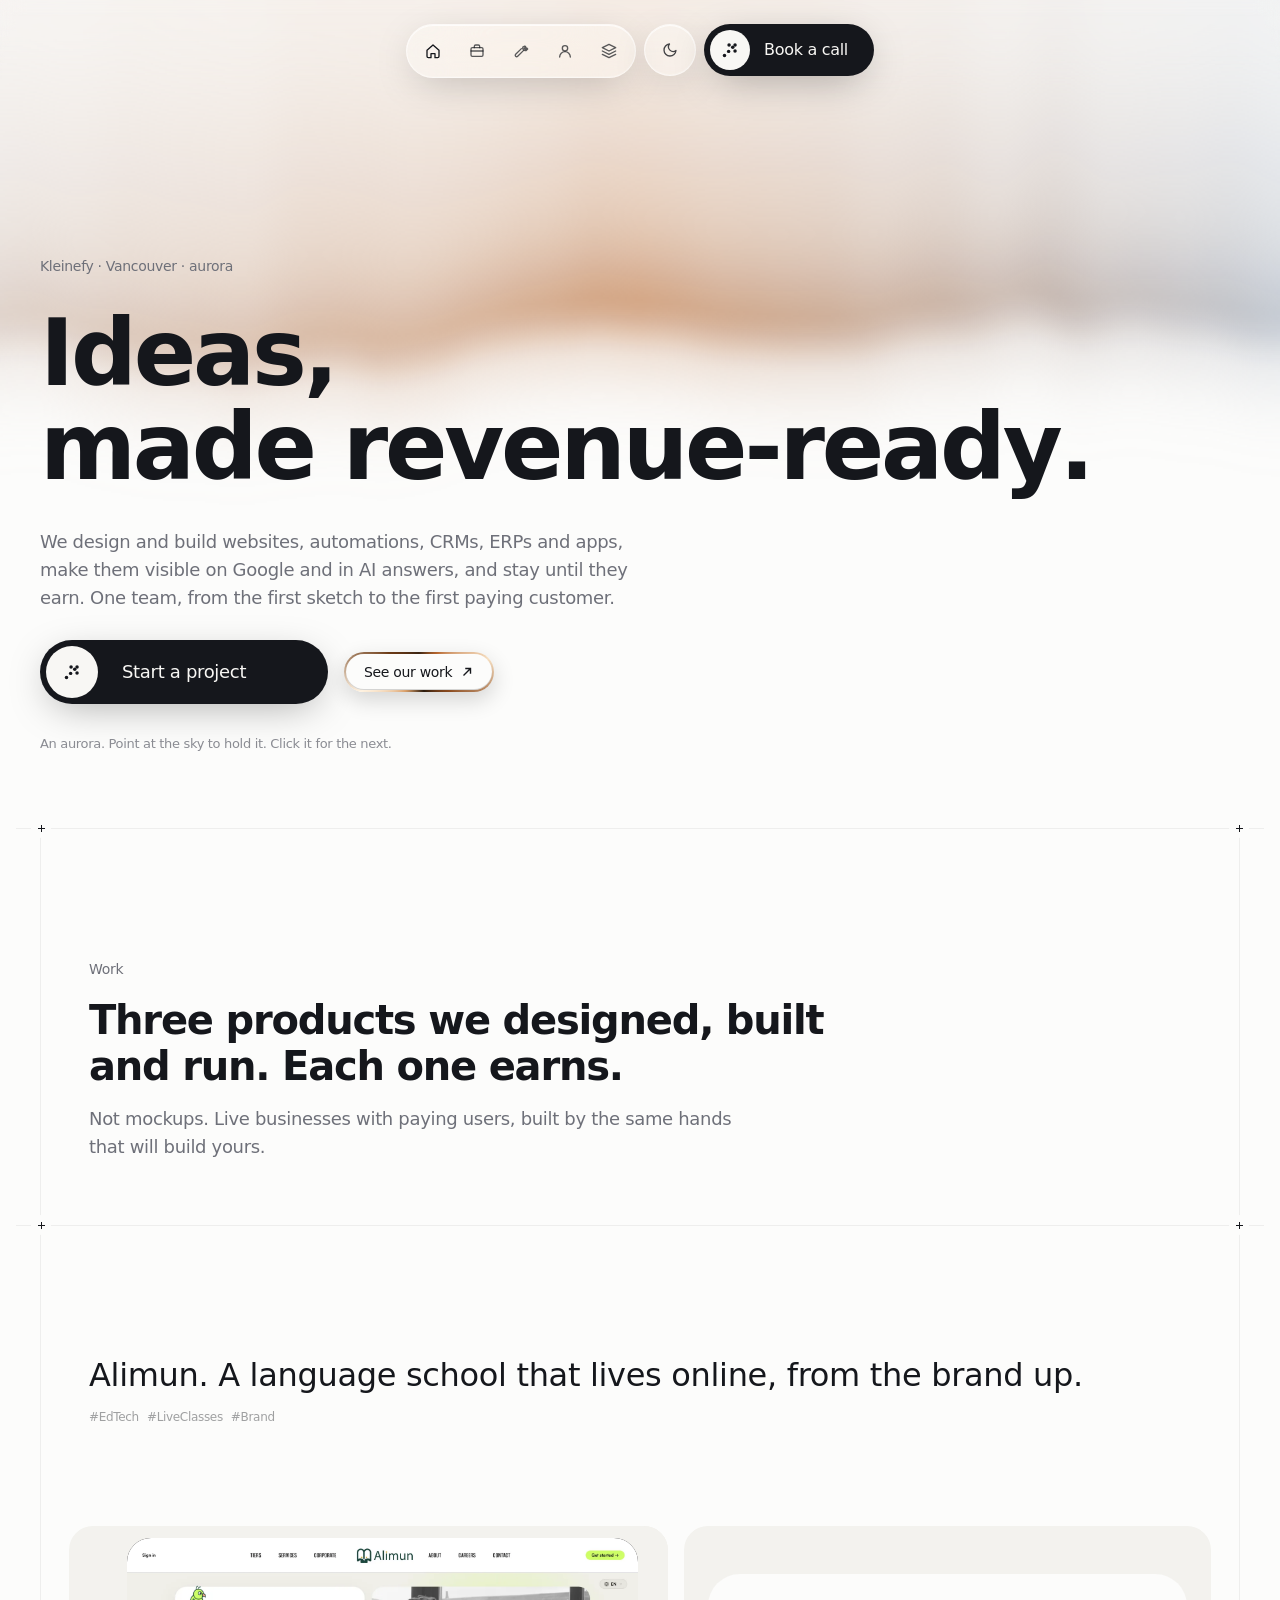
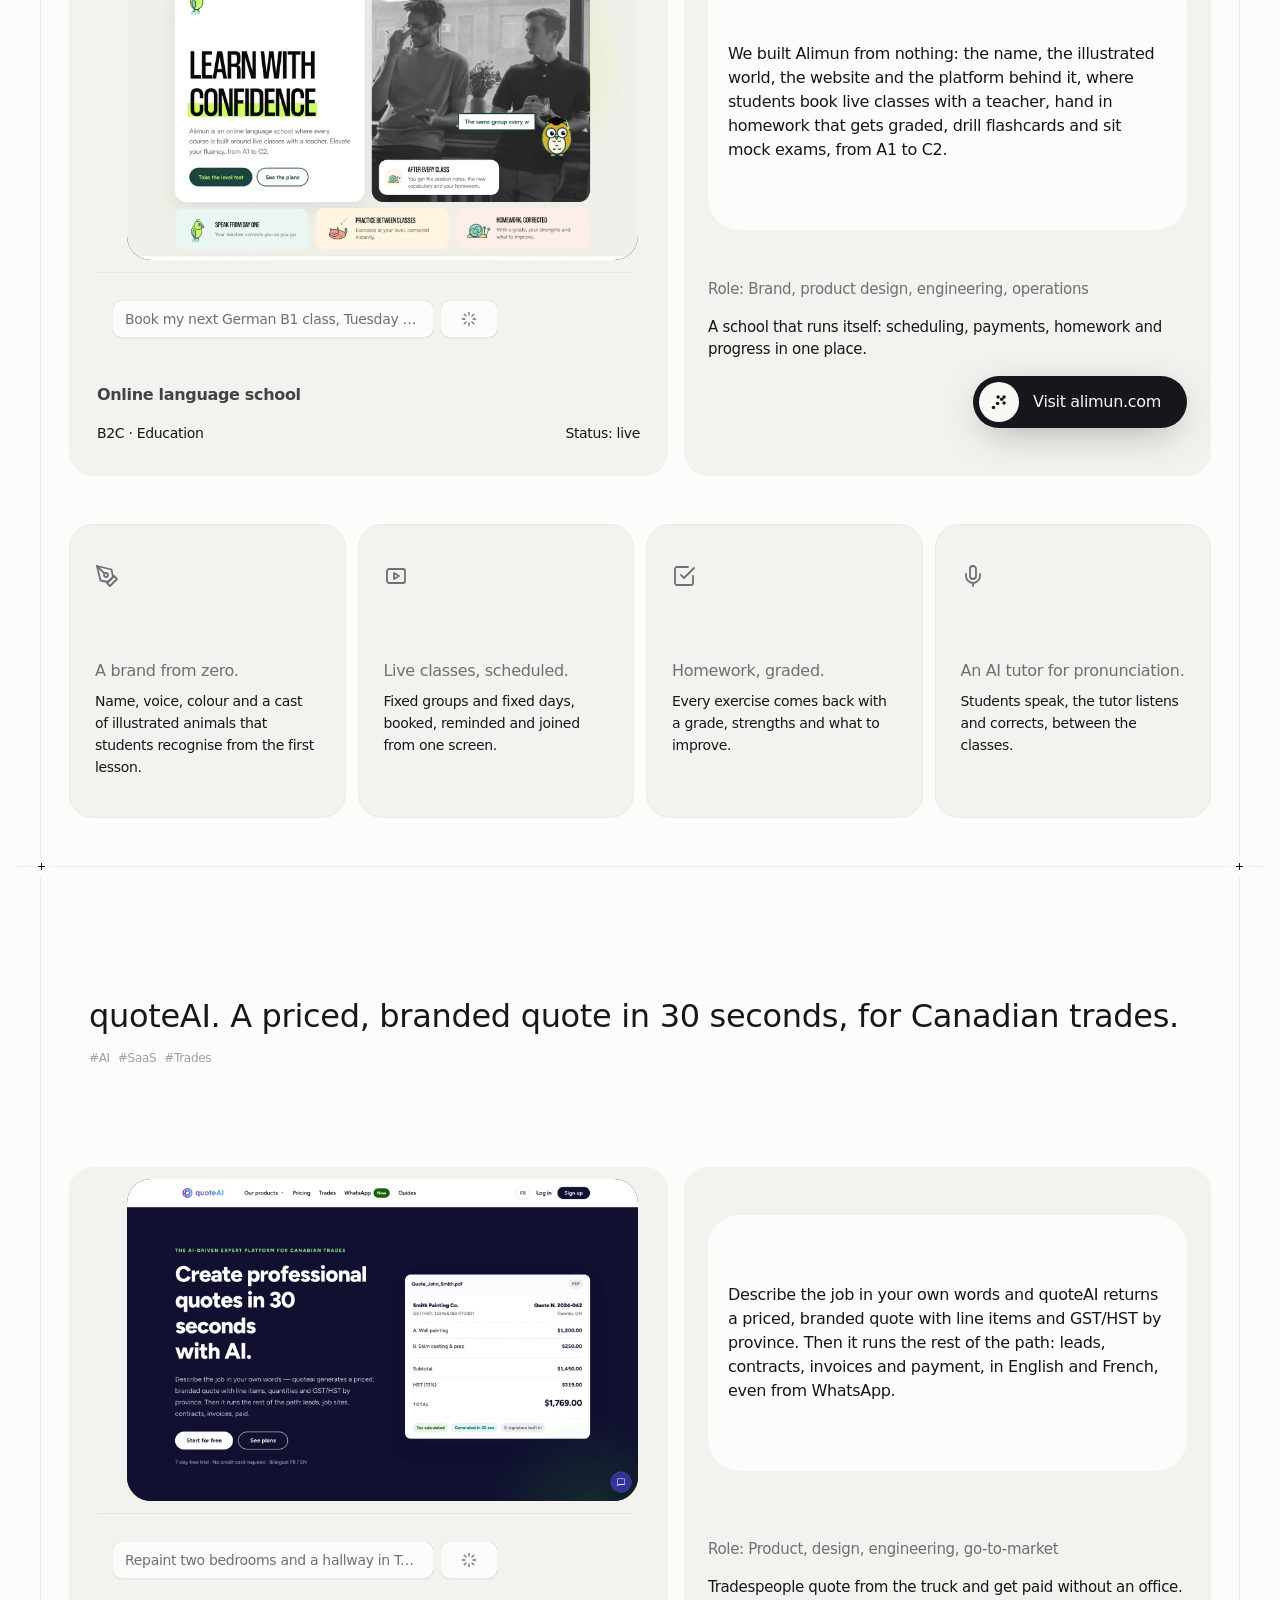
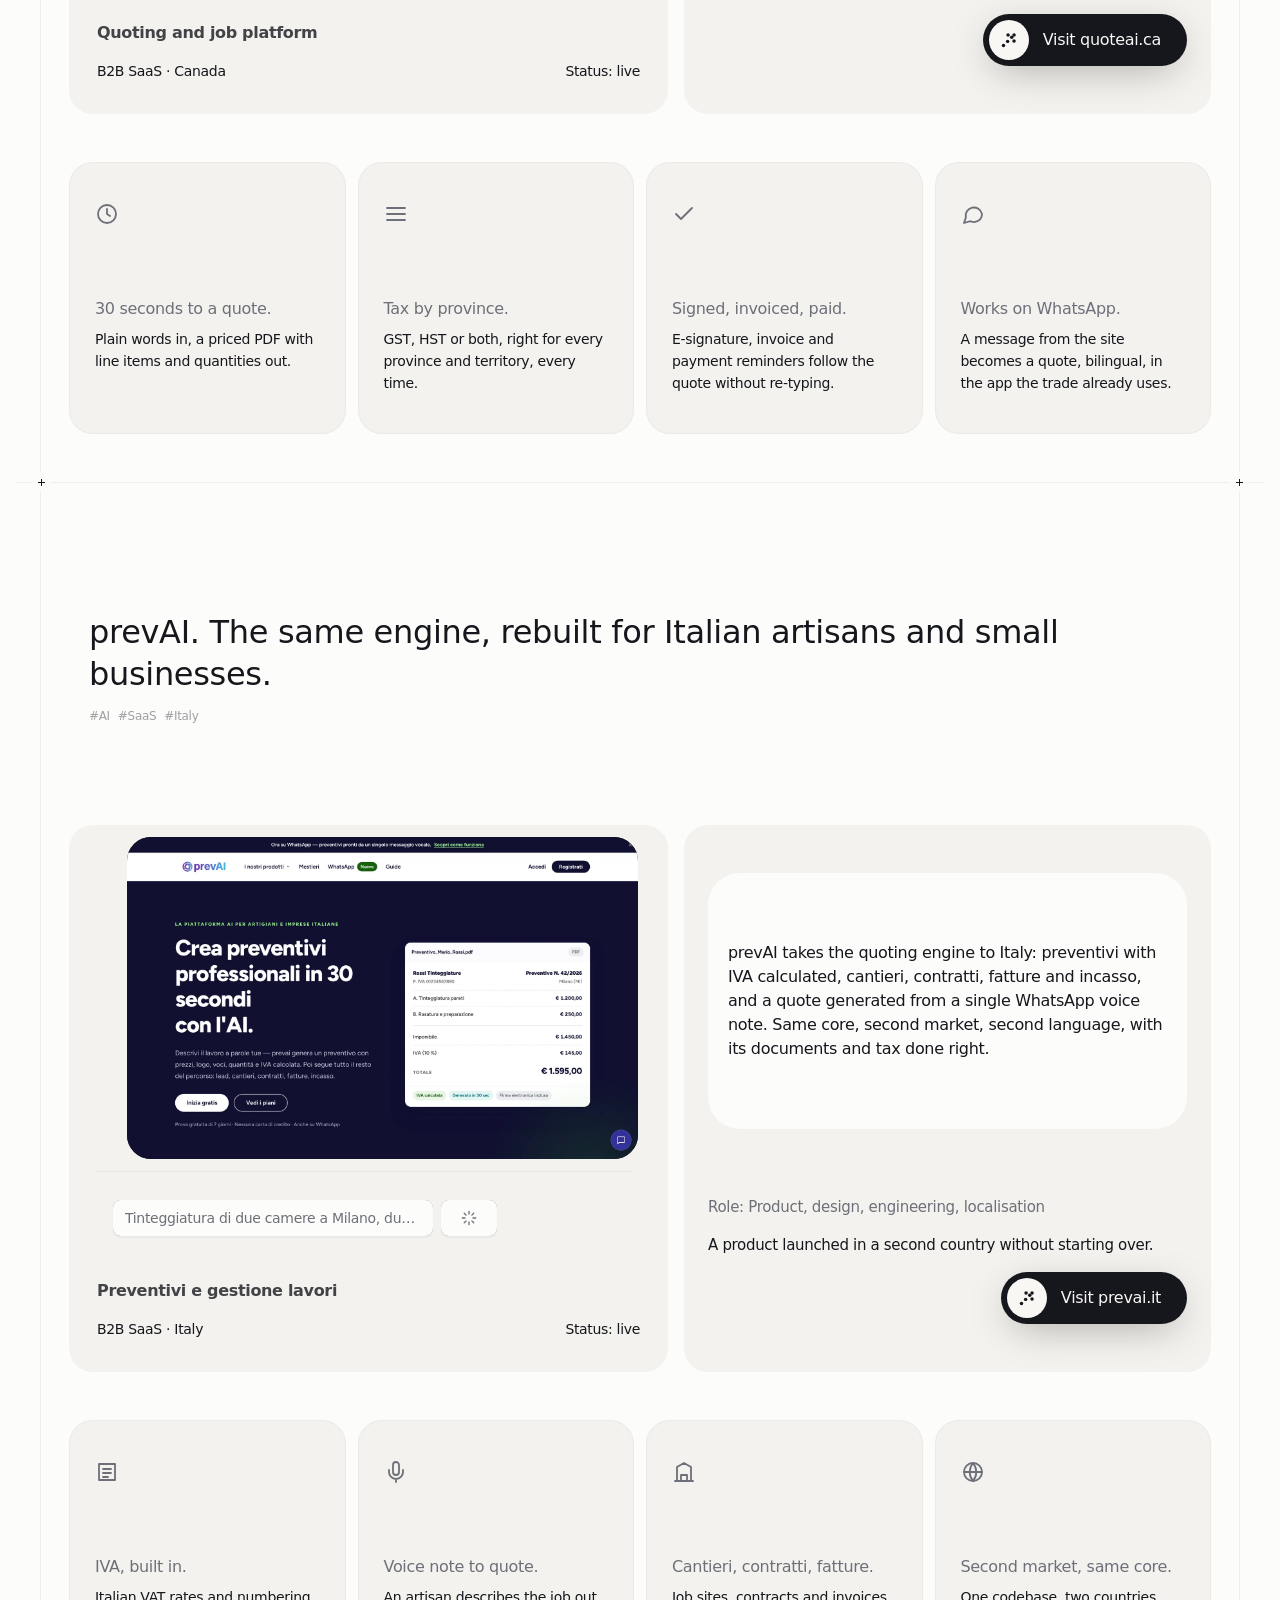
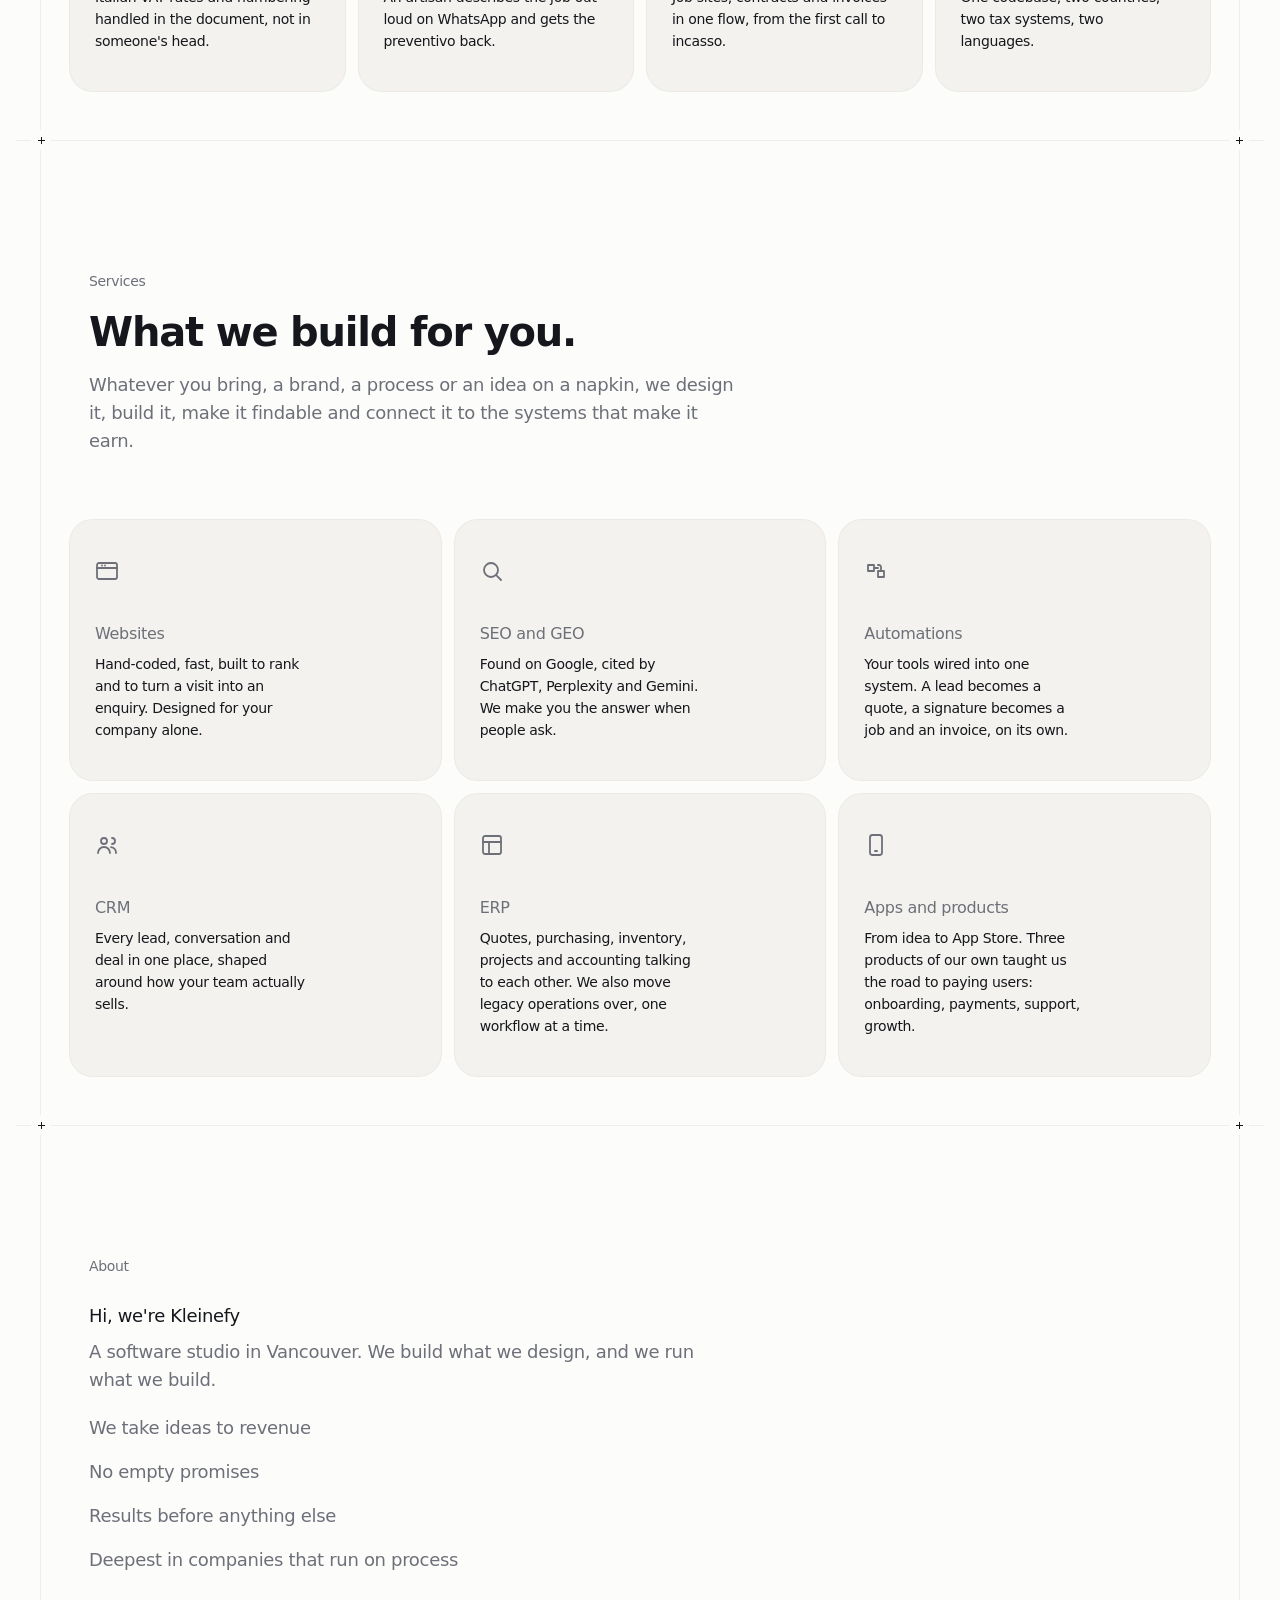
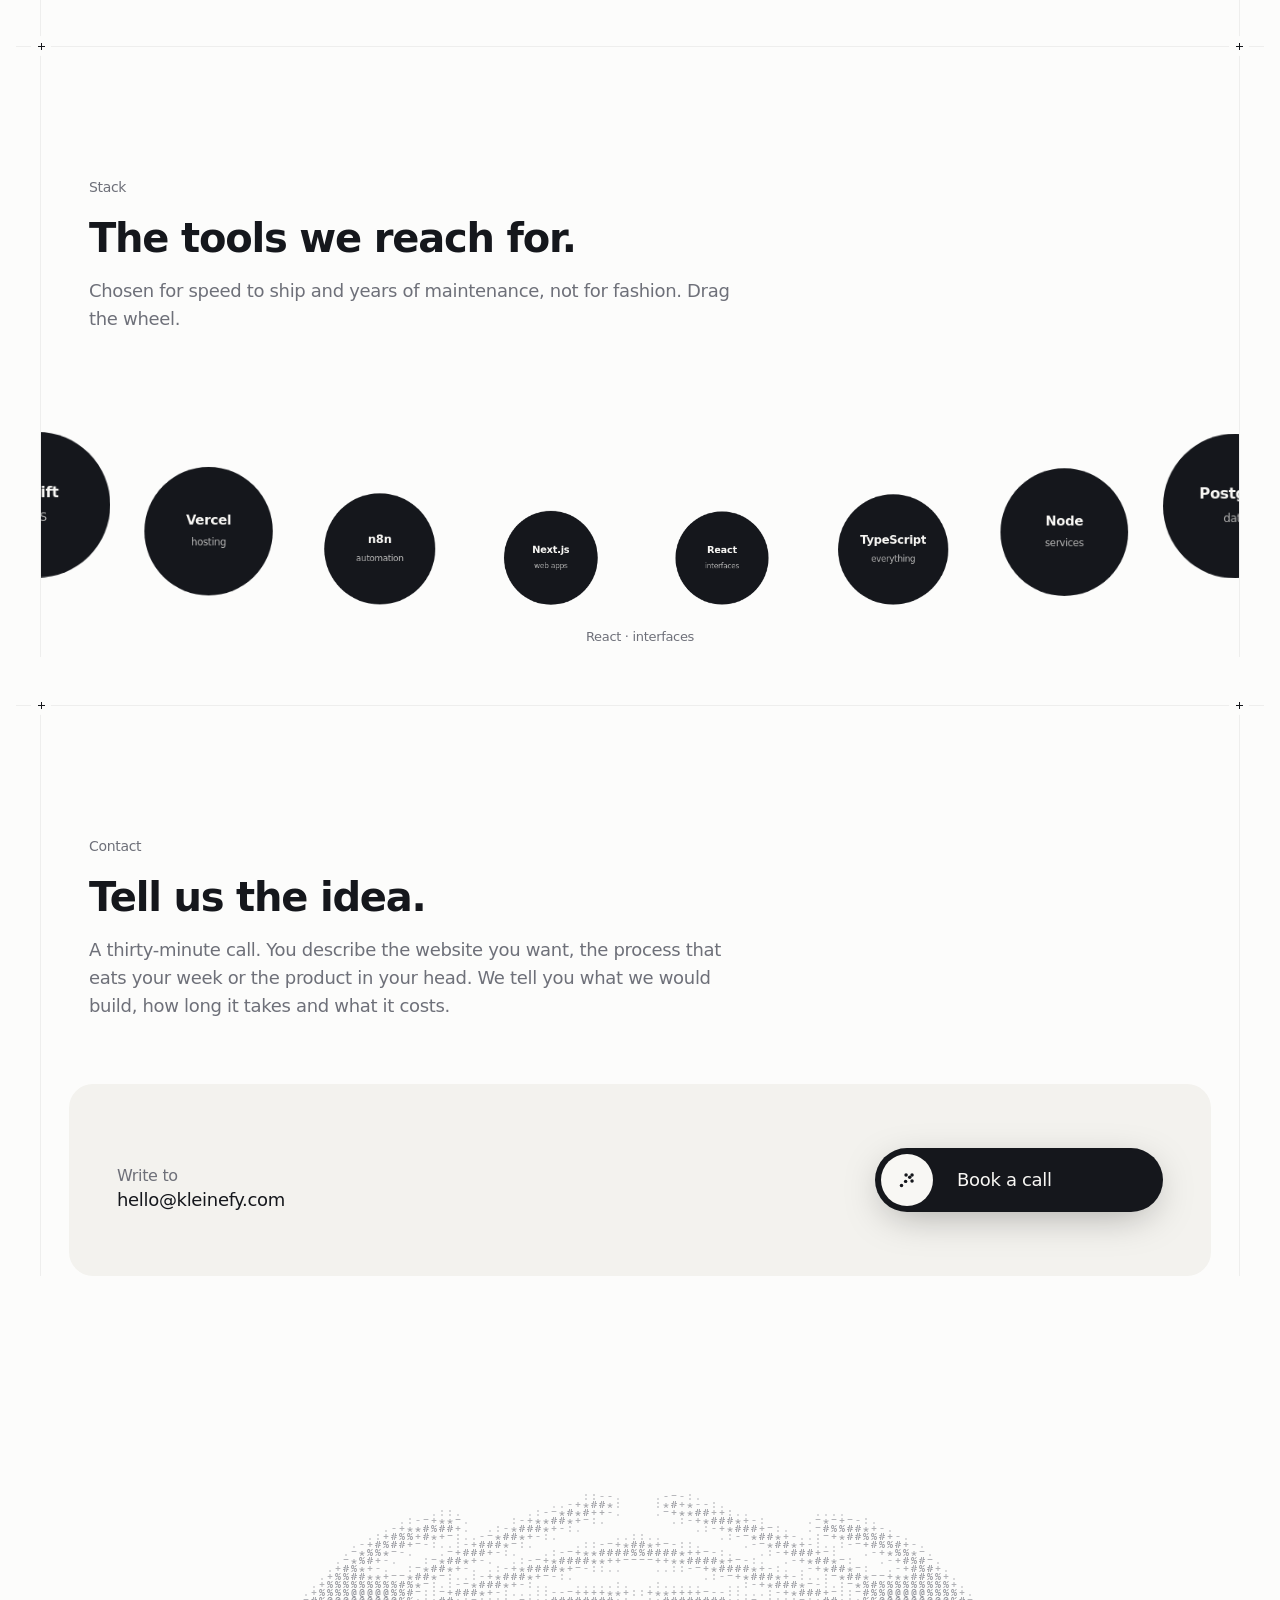
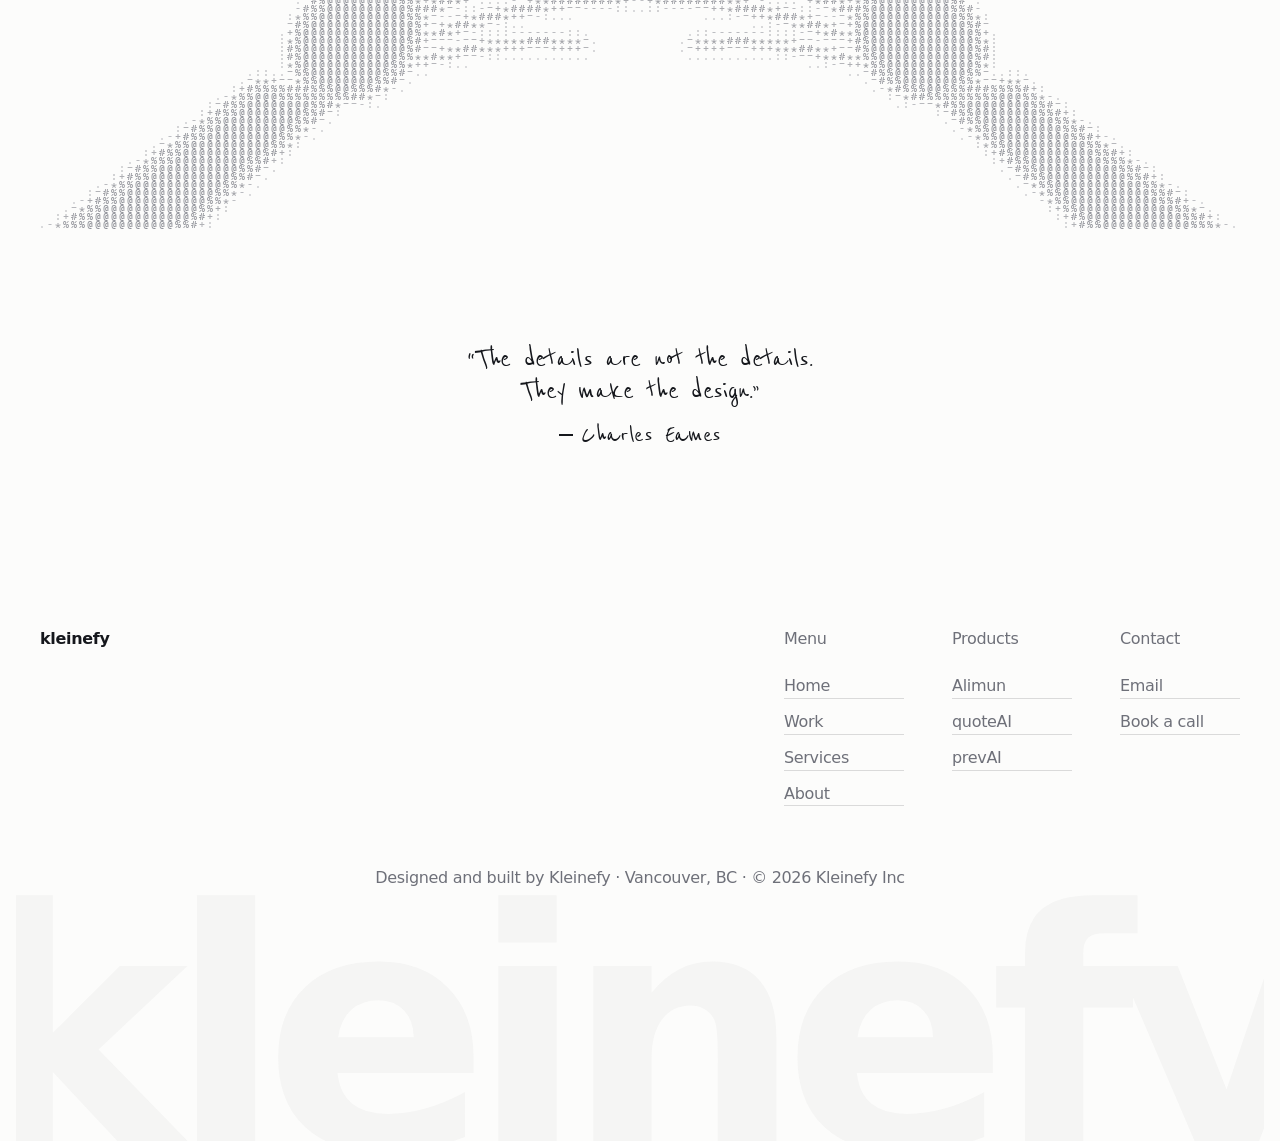
==== commit a511dd80: "Footer: larger hands first, quote below Co-Authored-By: Claude Fable 5.1 <noreply@anthropic.com> Cla" ====
--- a/index.html
+++ b/index.html
@@ -252,9 +252,9 @@
 .contact .mail{font-size:18px;user-select:all}
 
 /* footer */
-footer{overflow:clip;padding:120px 24px 0}
+footer{overflow:clip;padding:72px 24px 0}
 footer .col{max-width:1200px;margin:0 auto;display:flex;flex-direction:column;align-items:center;gap:120px}
-.ascii{width:100%;height:clamp(140px,22vw,260px);position:relative}
+.ascii{width:100%;height:clamp(220px,34vw,440px);position:relative;margin-bottom:-40px}
 .ascii canvas{position:absolute;inset:0;width:100%;height:100%}
 .hw{font-family:var(--hand);font-size:32px;line-height:32px;text-align:center;max-width:360px;display:flex;flex-direction:column;align-items:center;gap:12px;color:var(--fg)}
 .hw .tk{position:relative;display:inline-block}
@@ -545,8 +545,8 @@
 
 <footer>
   <div class="col">
+    <div class="ascii" id="ascii" aria-hidden="true"><canvas></canvas></div>
     <figure class="hw" id="hw" data-quote="The details are not the details. They make the design." data-by="Charles Eames"></figure>
-    <div class="ascii" id="ascii" aria-hidden="true"><canvas></canvas></div>
     <div class="fl">
       <div class="row">
         <span class="brandmark">kleinefy</span>
@@ -822,7 +822,7 @@
 /* ascii hands: two hands drawn in code, blurred, sampled into type. Revealed from the centre, warmed by the pointer. */
 (function(){
   var host=$('#ascii'),cv=$('canvas',host),ctx=cv.getContext('2d');
-  var CH=' .:-=+*#%@',cell=7,LH=1.0,cols=0,rows=0,grid=null,born=null,dpr=1,W=0,H=0,t0=0,playing=false,px=-1,py=-1,hover=false;
+  var CH=' .:-=+*#%@',cell=8,LH=1.0,cols=0,rows=0,grid=null,born=null,dpr=1,W=0,H=0,t0=0,playing=false,px=-1,py=-1,hover=false;
   function hand(c,w,h,mirror){
     c.save();if(mirror){c.translate(w,0);c.scale(-1,1)}
     c.fillStyle='#fff';c.strokeStyle='#fff';c.lineCap='round';c.filter='blur('+Math.max(1,Math.round(h*.012))+'px)';
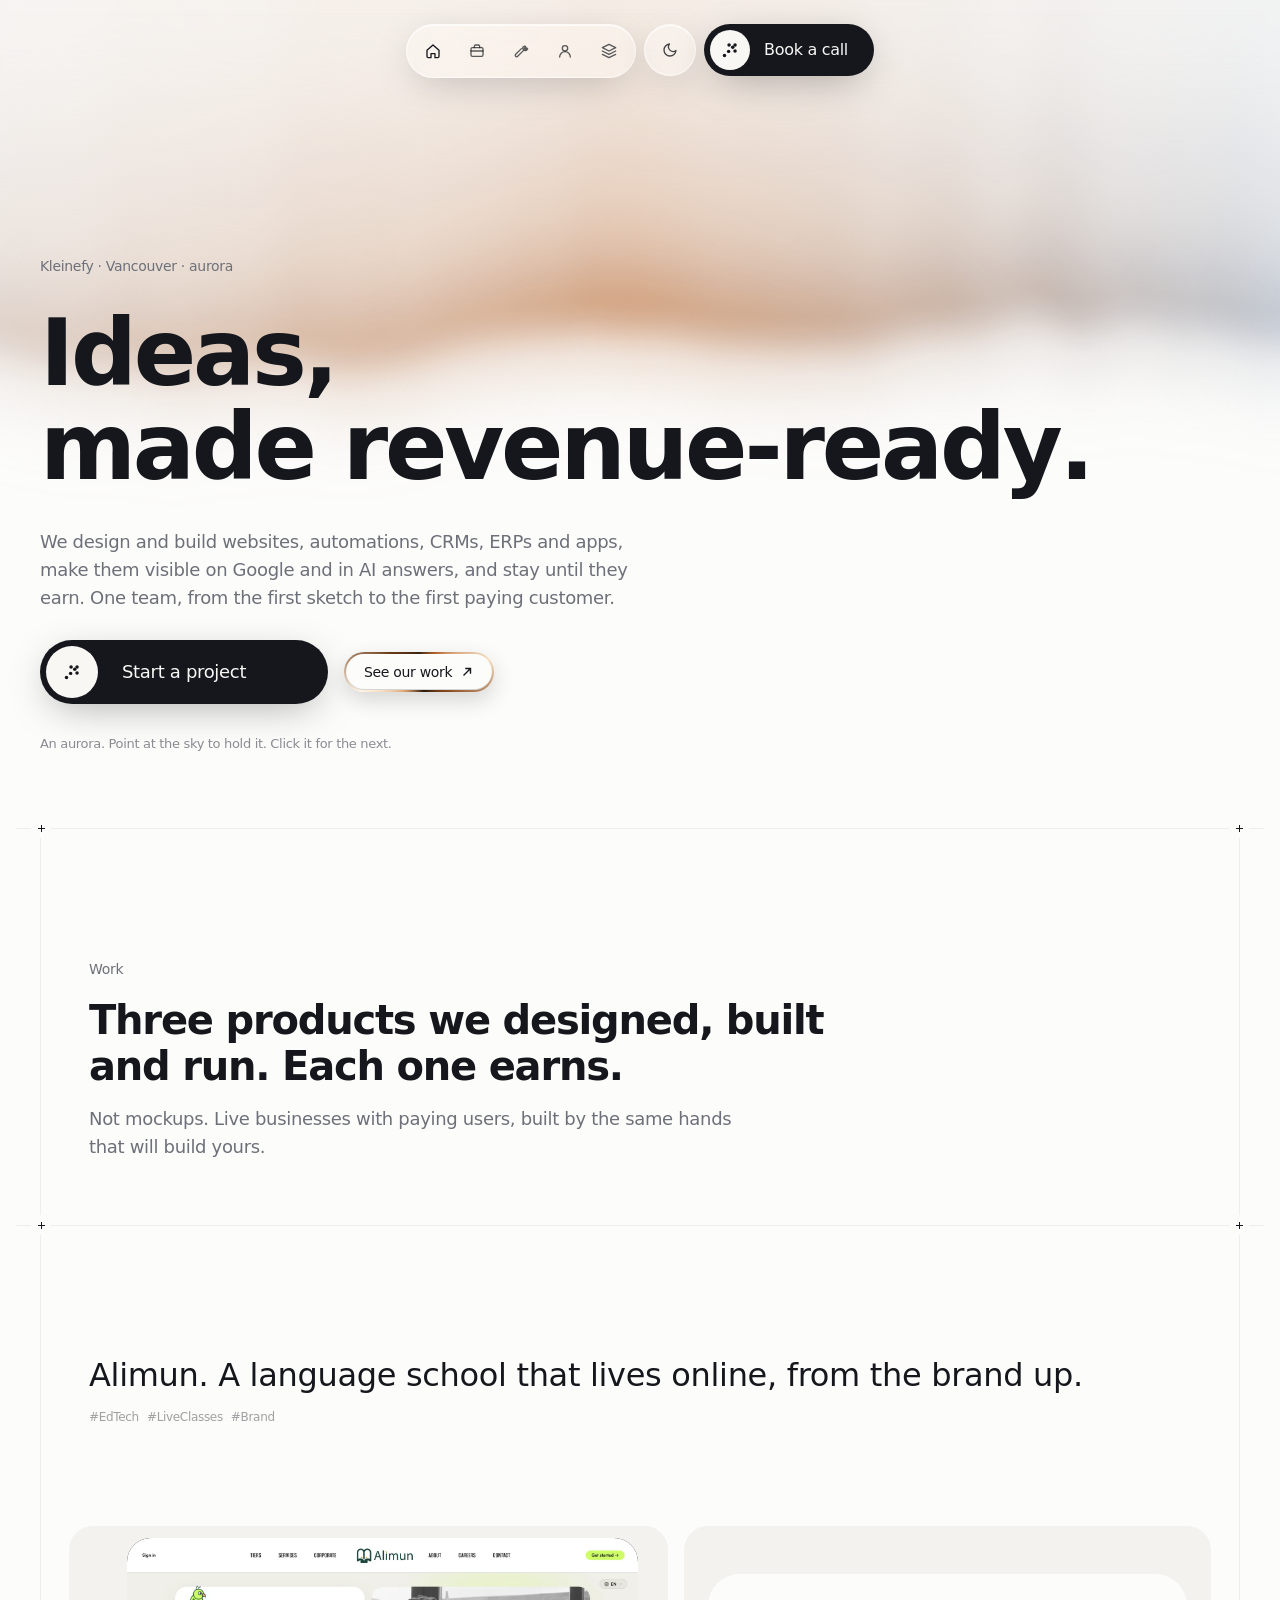
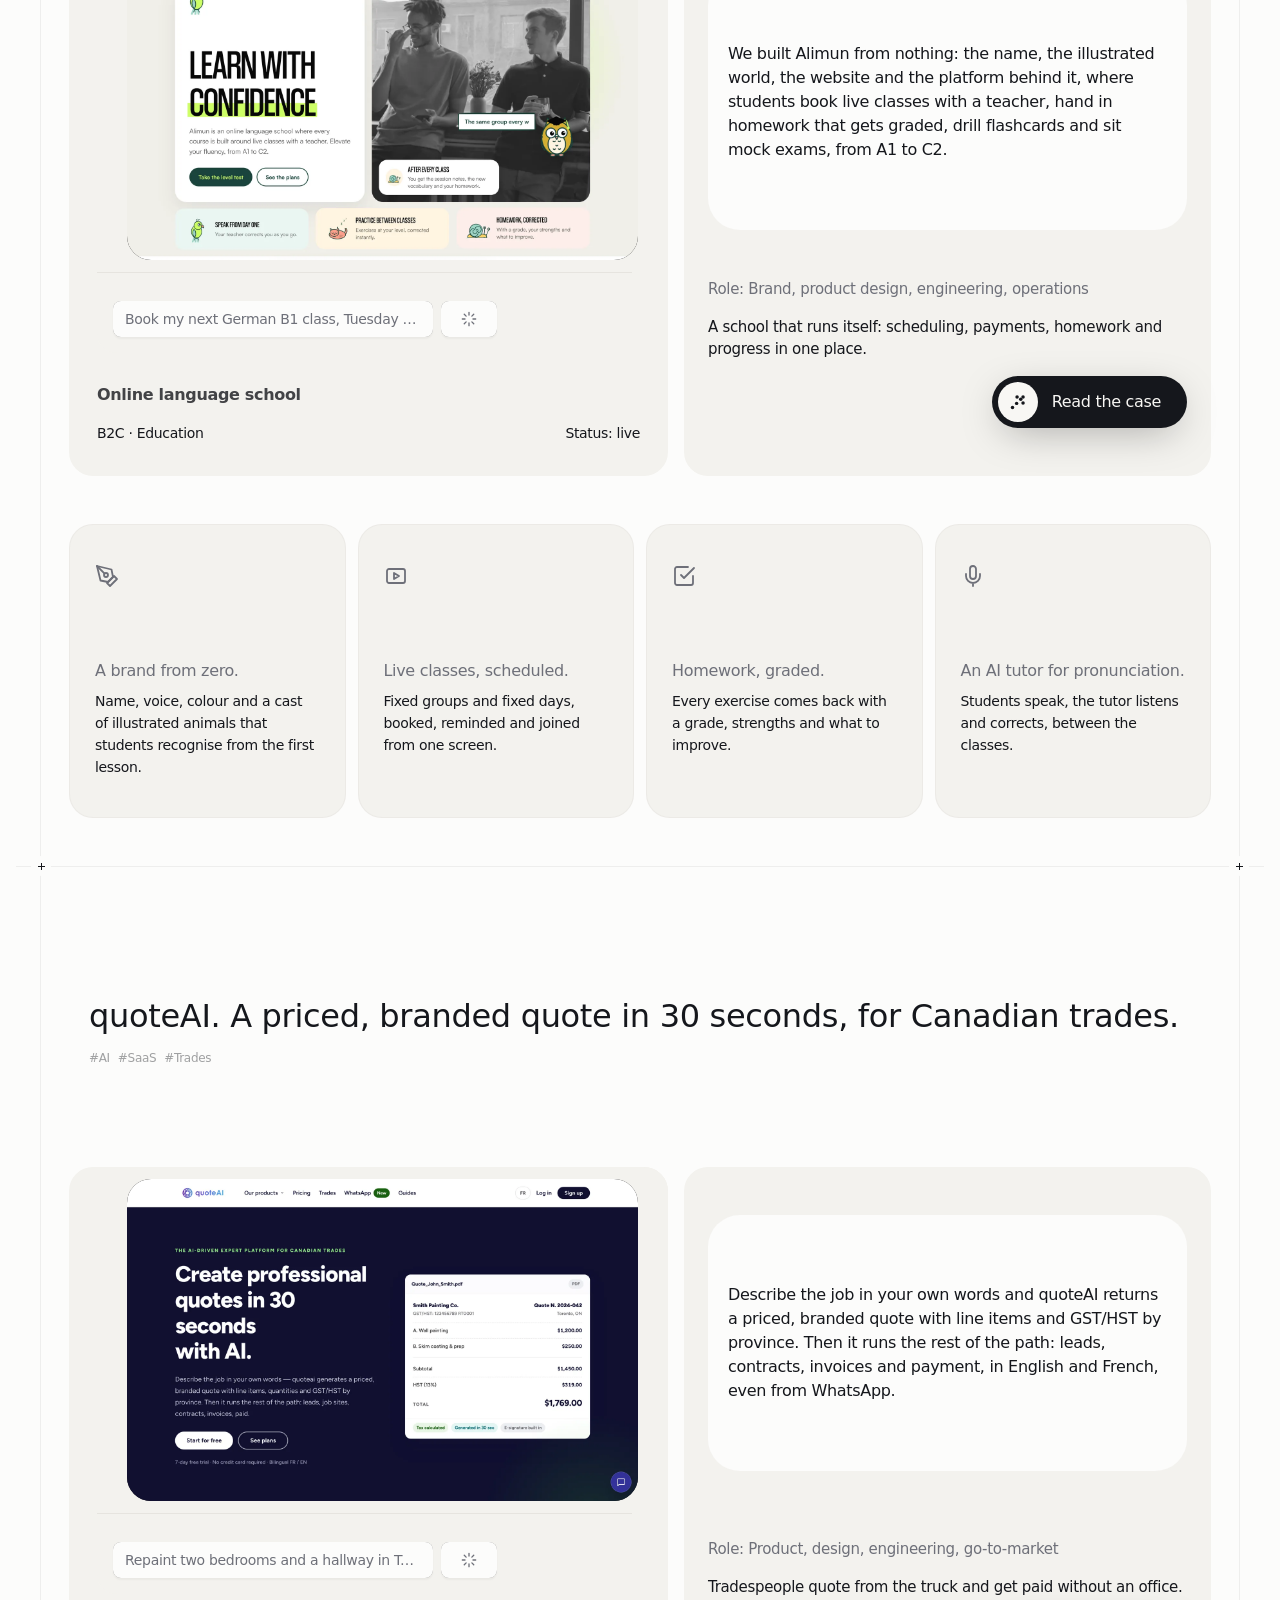
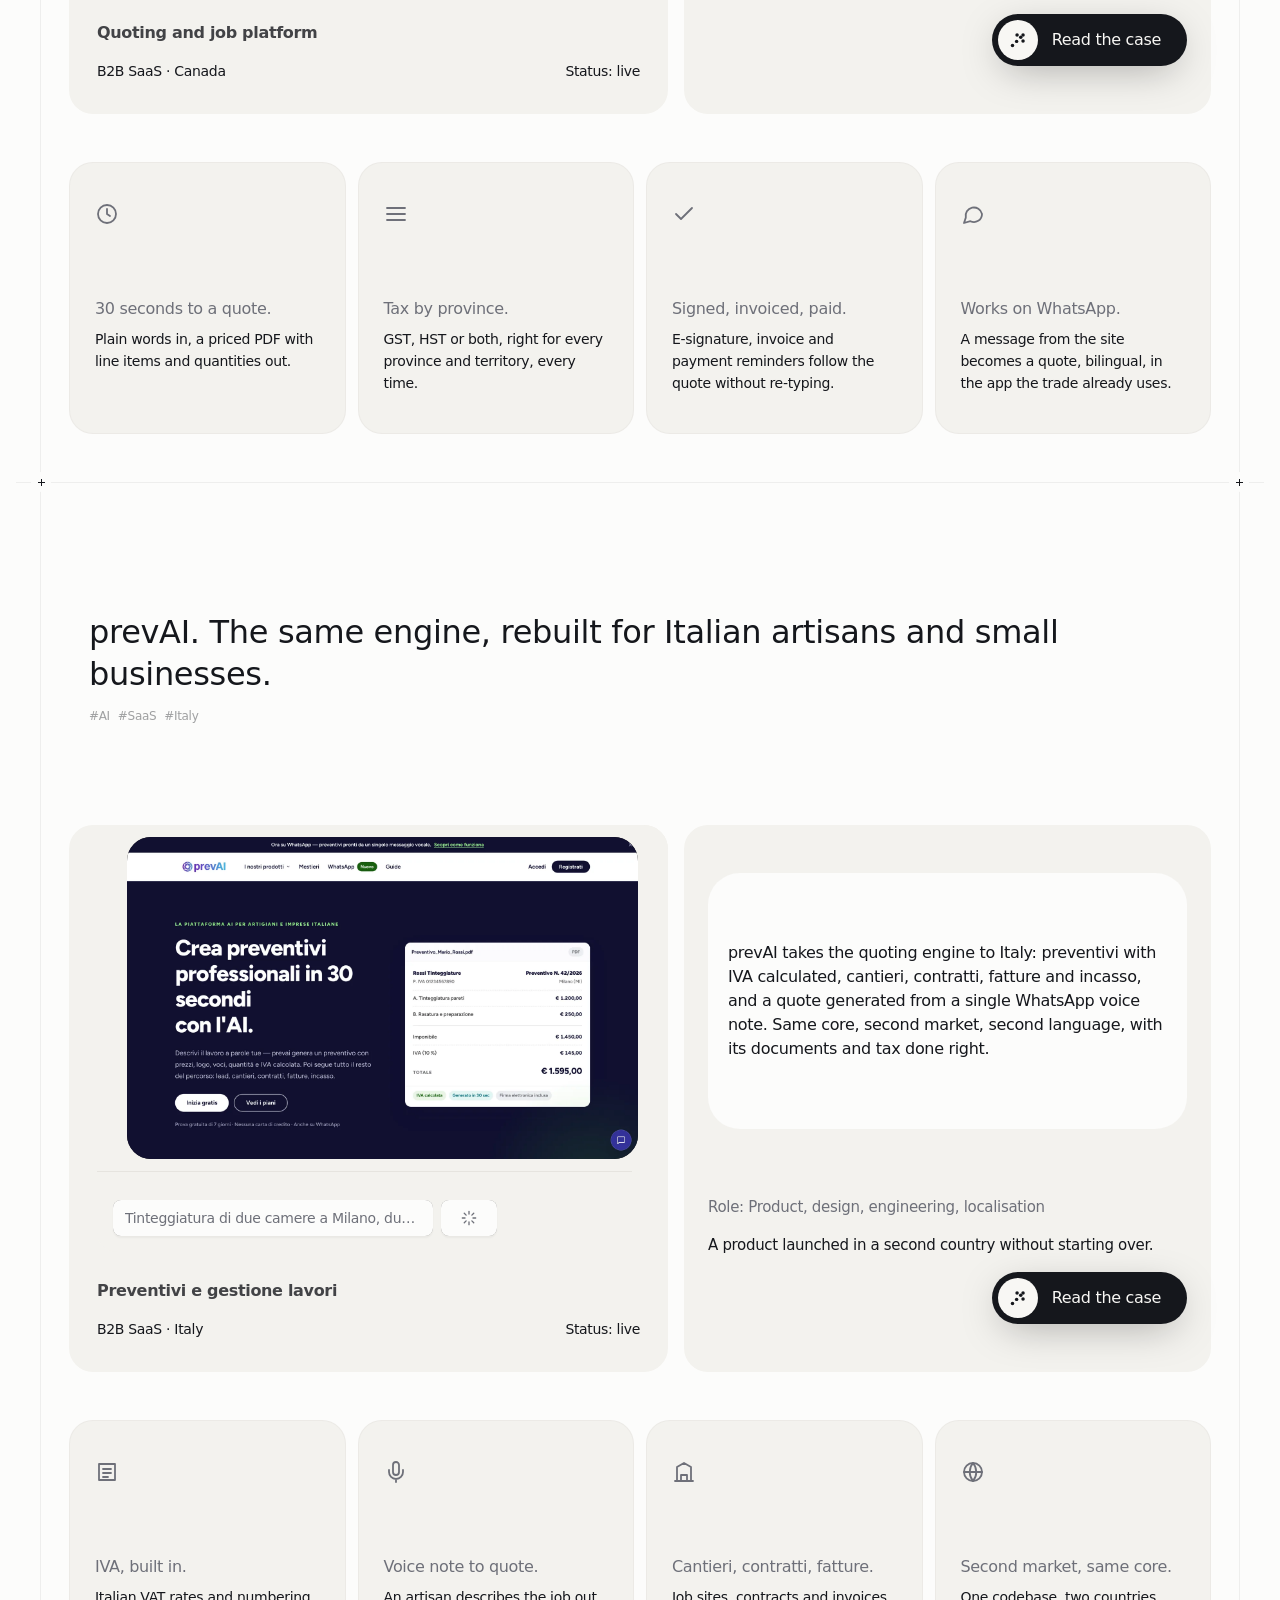
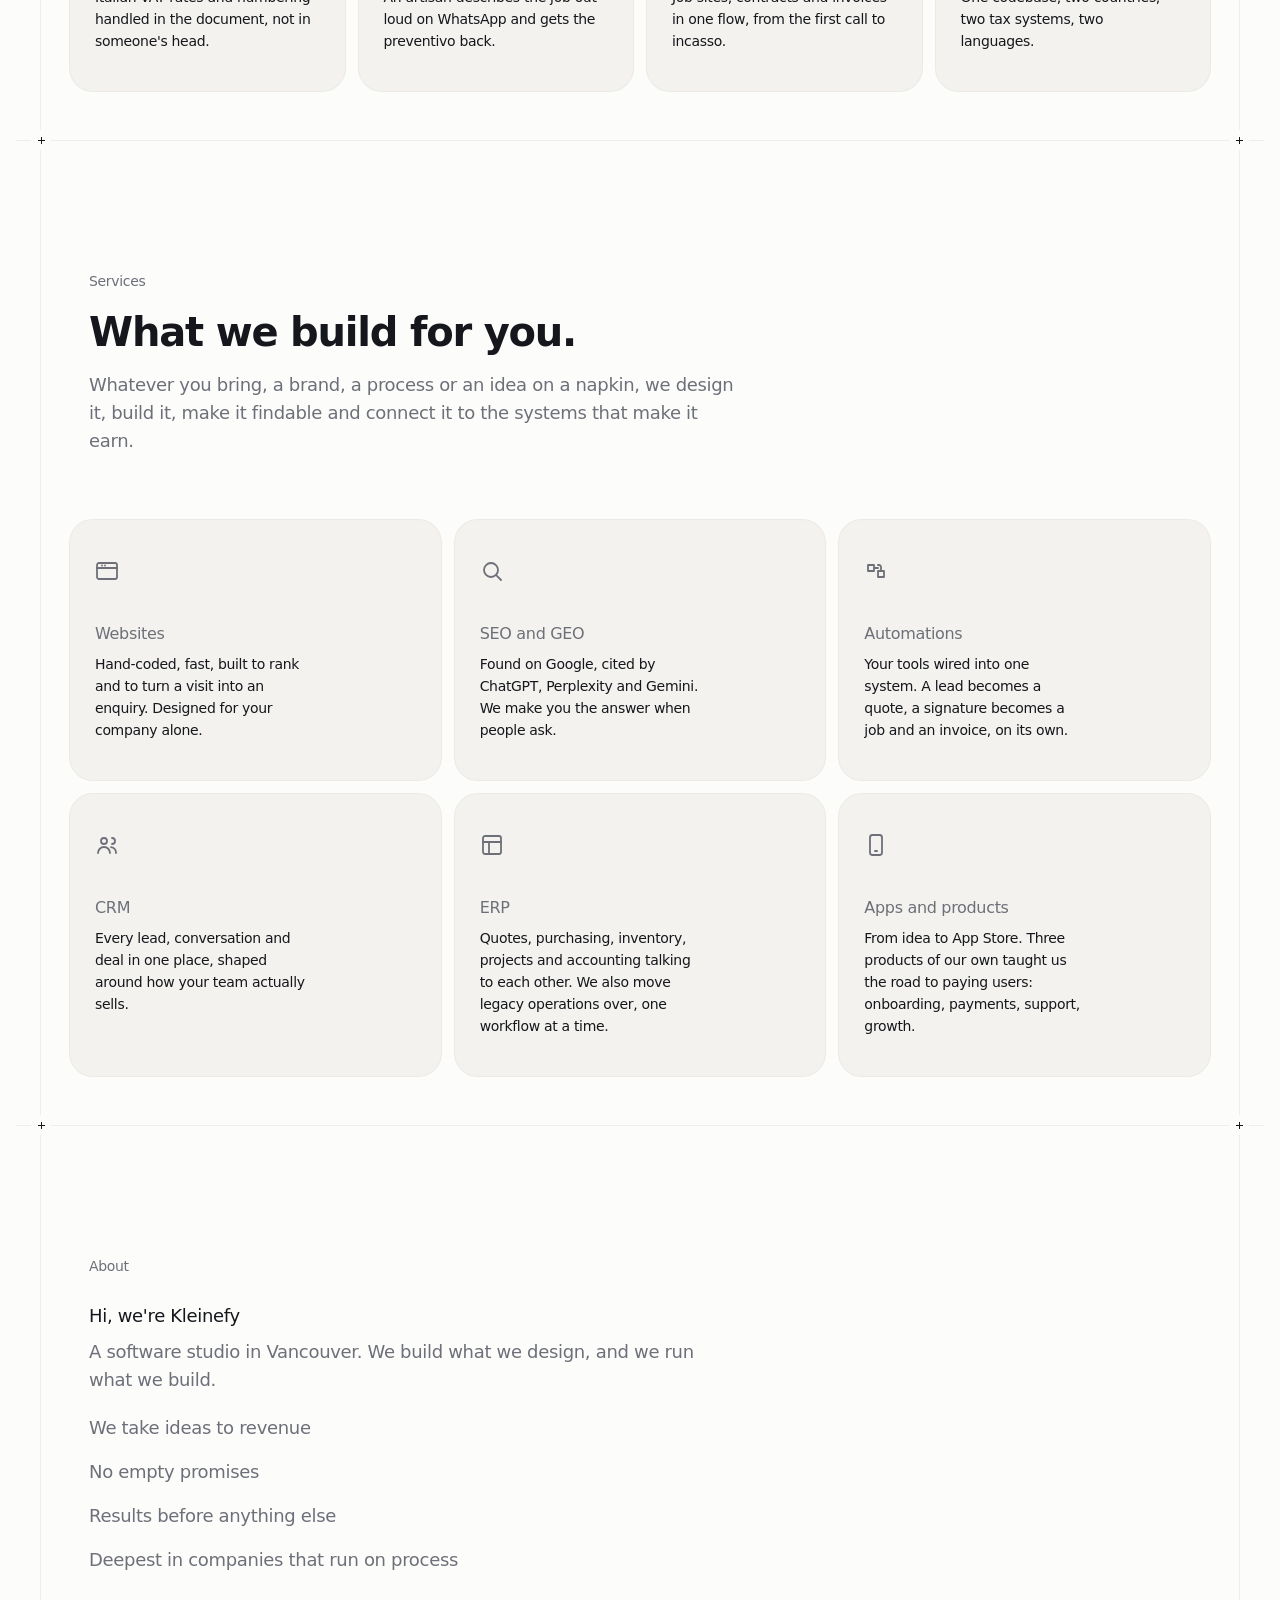
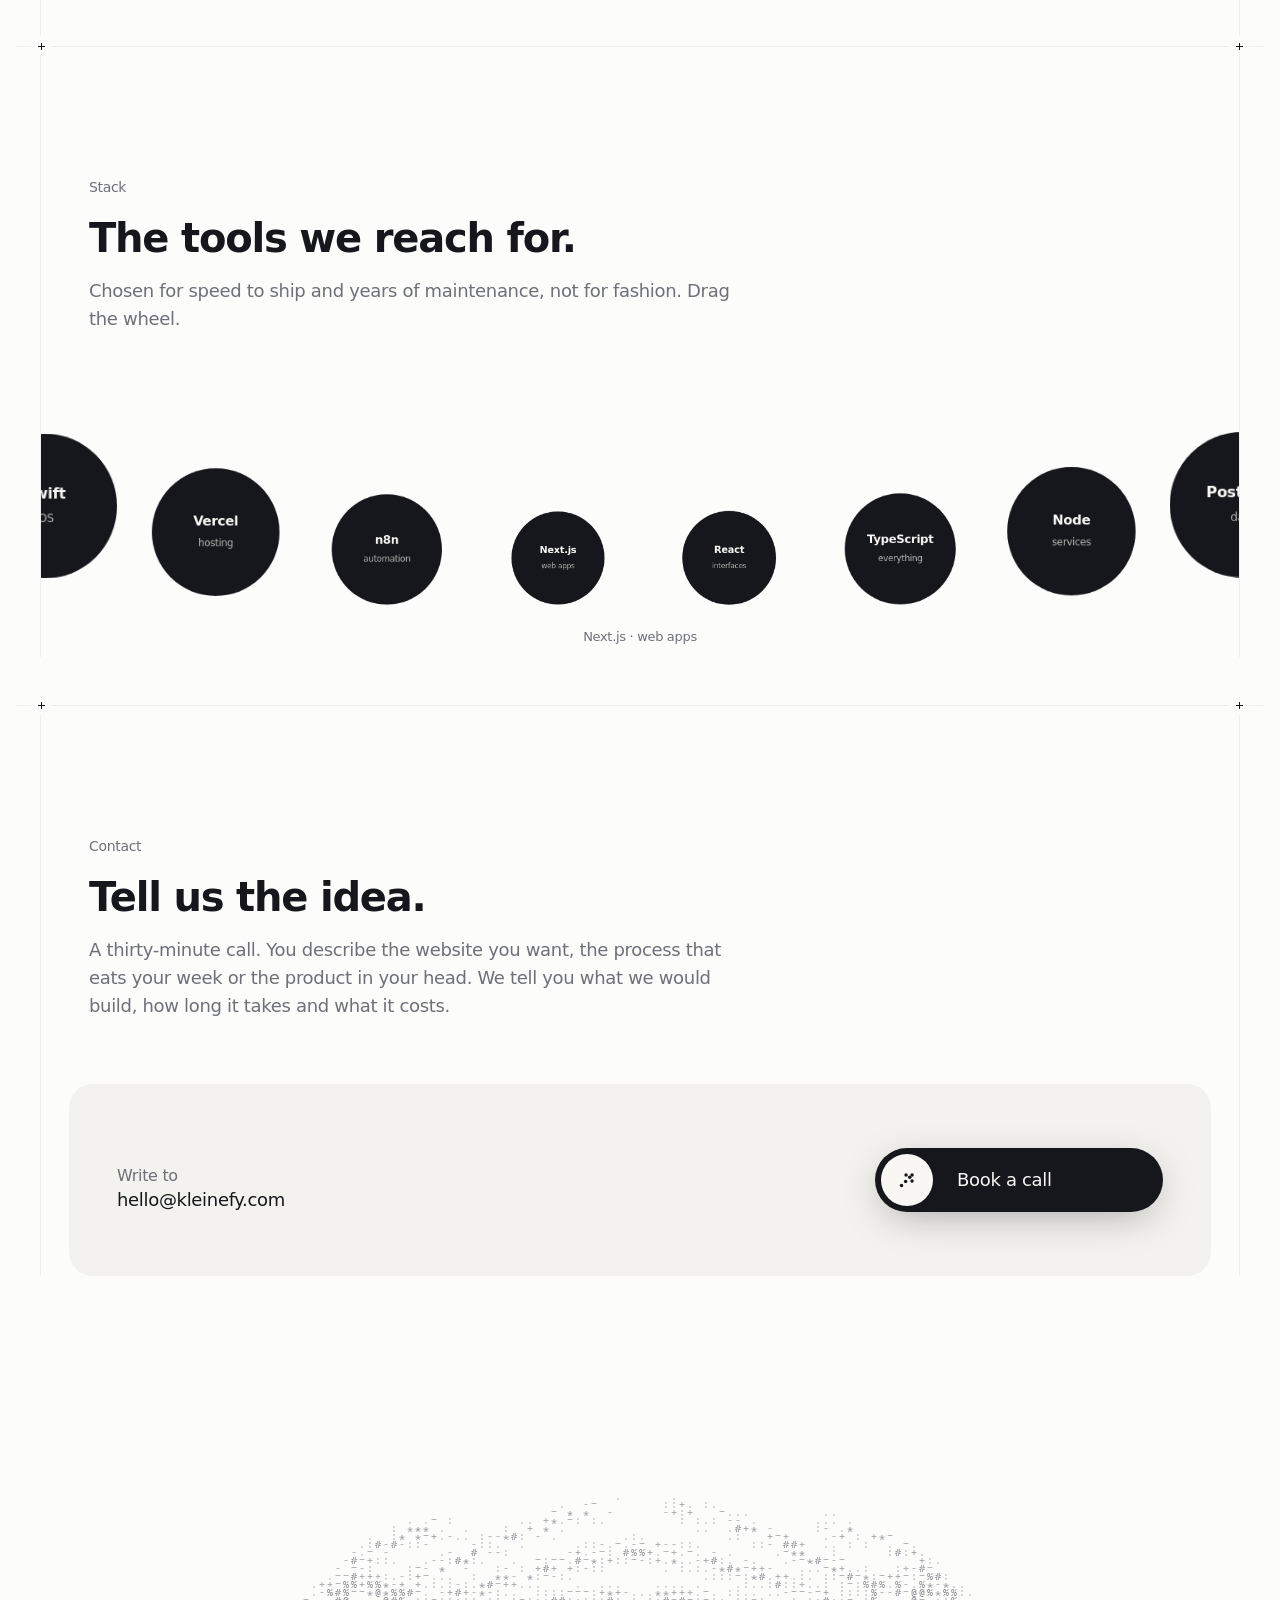
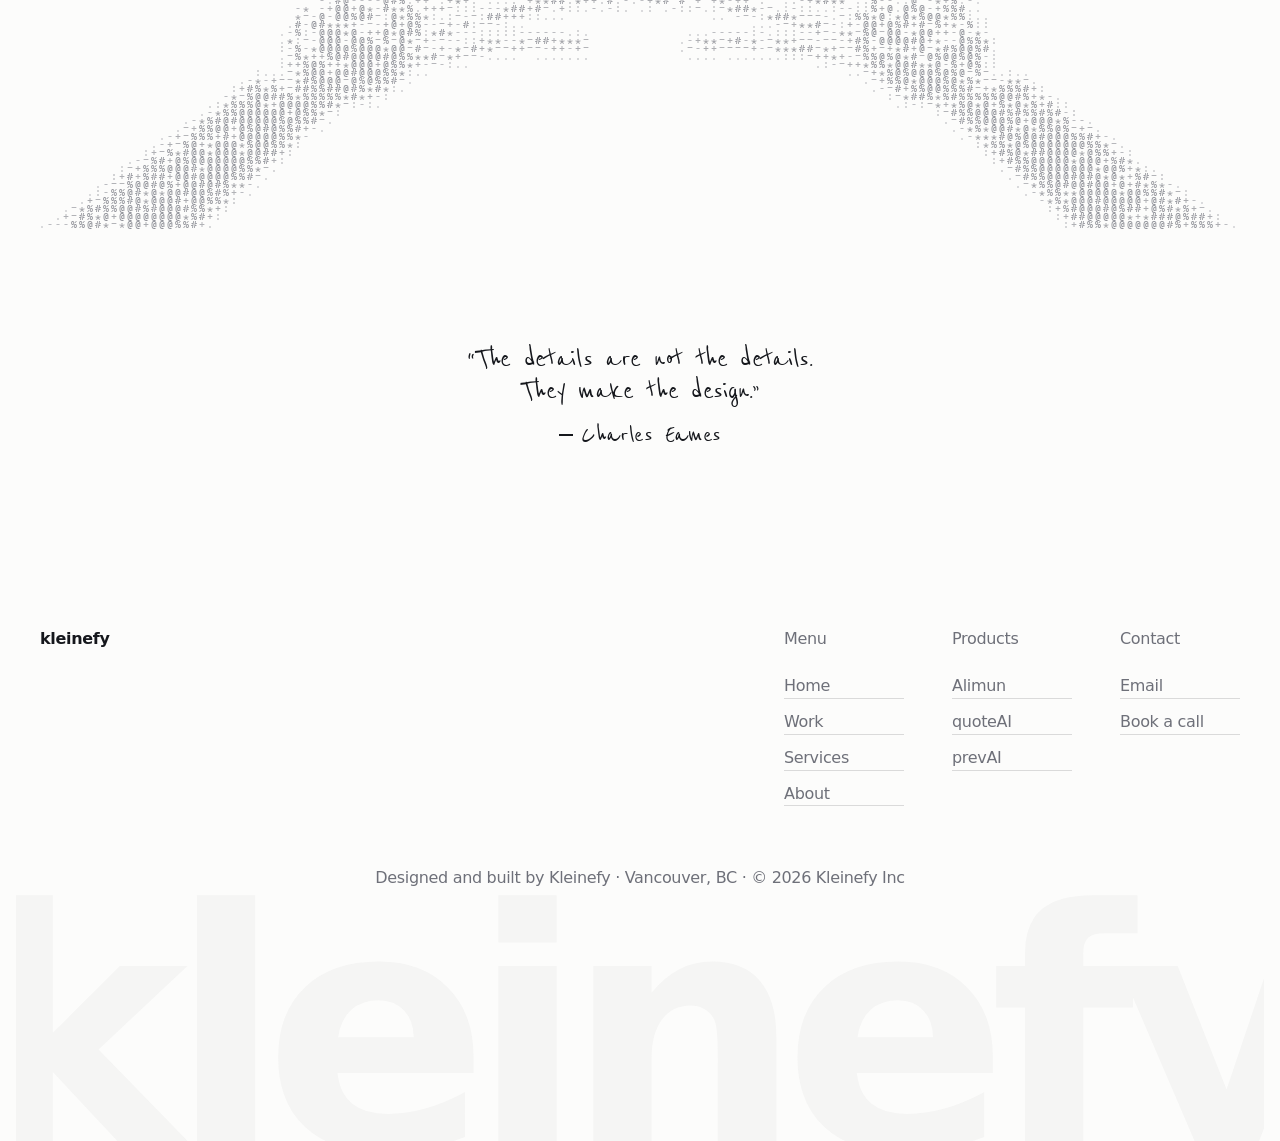
==== commit 6d5210db: "Booking sheet, three case pages, shared assets, launch notes Co-Authored-By: Claude Fable 5.1 <norep" ====
--- a/index.html
+++ b/index.html
@@ -20,283 +20,7 @@
 {"@type":"WebSite","url":"https://kleinefy.com/","name":"Kleinefy","publisher":{"@id":"https://kleinefy.com/#org"}}
 ]}
 </script>
-<style>
-/* Layout: one 1200px column with hairline sides, a glass nav floating over a sky, and nothing decorating itself.
-   Type: the system face (SF Pro on Apple devices), one grey scale, one charcoal accent. */
-:root{
-  --bg:#fcfcfb;--fg:#15171c;--muted:#f3f2ee;--muted-fg:#6e7079;--border:#e6e4df;--border-strong:#a6a39b;
-  --secondary:#f3f2ee;--primary:#15171c;--primary-fg:#f8f7f4;--ring:#8a8c94;--card:#fcfcfb;
-  --brass:#b5652d;--brass-soft:#d9a06b;
-  --glass:rgba(252,252,251,.4);--glass-border:rgba(255,255,255,.55);--hair:rgba(21,23,28,.06);
-  --sans:-apple-system,BlinkMacSystemFont,"SF Pro Text","SF Pro Display",system-ui,"Segoe UI",Roboto,sans-serif;
-  --mono:"IBM Plex Mono",ui-monospace,SFMono-Regular,Menlo,monospace;
-  --hand:"Reenie Beanie",cursive;
-  --ease:cubic-bezier(.2,.9,.25,1);
-  color-scheme:light;
-}
-.dark,:root[data-theme="dark"]{
-  --bg:#0e0f12;--fg:#f2f1ee;--muted:#1a1b20;--muted-fg:#9b9ca4;--border:#2b2d34;--border-strong:#5c5f69;
-  --secondary:#1a1b20;--primary:#f2f1ee;--primary-fg:#15171c;--ring:#9b9ca4;--card:#0e0f12;
-  --brass:#d9a06b;--brass-soft:#b5652d;
-  --glass:rgba(26,27,32,.5);--glass-border:rgba(255,255,255,.12);--hair:rgba(242,241,238,.07);
-  color-scheme:dark;
-}
-@media (prefers-color-scheme:dark){
-  :root:not(.light):not([data-theme="light"]){
-    --bg:#0e0f12;--fg:#f2f1ee;--muted:#1a1b20;--muted-fg:#9b9ca4;--border:#2b2d34;--border-strong:#5c5f69;
-    --secondary:#1a1b20;--primary:#f2f1ee;--primary-fg:#15171c;--ring:#9b9ca4;--card:#0e0f12;
-    --brass:#d9a06b;--brass-soft:#b5652d;
-    --glass:rgba(26,27,32,.5);--glass-border:rgba(255,255,255,.12);--hair:rgba(242,241,238,.07);
-    color-scheme:dark;
-  }
-}
-*{box-sizing:border-box}
-html{-webkit-text-size-adjust:100%;scroll-behavior:smooth}
-body{margin:0;background:var(--bg);color:var(--fg);font:400 16px/24px var(--sans);letter-spacing:-.02em;-webkit-font-smoothing:antialiased;overflow-x:clip;
-  padding-left:max(16px,env(safe-area-inset-left,0px));padding-right:max(16px,env(safe-area-inset-right,0px))}
-body::before{content:"";position:fixed;inset:0 0 auto;height:env(safe-area-inset-top,0px);z-index:60;background:var(--bg)}
-a{color:inherit;text-decoration:none}
-button{font:inherit;color:inherit;letter-spacing:inherit}
-img{display:block;max-width:100%}
-h1,h2,h3,h4,p,ul{margin:0}
-ul{padding:0;list-style:none}
-:focus-visible{outline:2px solid var(--ring);outline-offset:2px;border-radius:8px}
-.sr{position:absolute;width:1px;height:1px;overflow:hidden;clip:rect(0 0 0 0);white-space:nowrap}
-.mutedfg{color:var(--muted-fg)}
-
-/* progressive blur, top edge */
-.pblur{position:fixed;inset:0 0 auto;height:96px;z-index:40;pointer-events:none}
-.pblur i{position:absolute;inset:0}
-
-/* floating nav */
-.nav{position:fixed;inset:calc(env(safe-area-inset-top,0px) + 24px) 0 auto;z-index:50;display:flex;justify-content:center;gap:8px;pointer-events:none;padding-inline:8px}
-.nav>*{pointer-events:auto}
-.glass{background:var(--glass);border:1px solid var(--glass-border);backdrop-filter:blur(40px) saturate(2);-webkit-backdrop-filter:blur(40px) saturate(2);box-shadow:0 10px 40px -10px rgba(0,0,0,.25),inset 0 1px 0 rgba(255,255,255,.7),inset 0 -1px 0 rgba(255,255,255,.15)}
-.dark .glass,:root[data-theme="dark"] .glass{box-shadow:0 10px 40px -10px rgba(0,0,0,.6),inset 0 1px 0 rgba(255,255,255,.12),inset 0 -1px 0 rgba(255,255,255,.04)}
-.bar{display:inline-flex;align-items:center;gap:0;min-height:54px;padding:4px;border-radius:999px;max-width:100%;overflow:hidden}
-.bar button{position:relative;display:inline-flex;align-items:center;justify-content:center;height:44px;min-width:44px;padding:0 12px;border:0;background:transparent;border-radius:999px;color:color-mix(in srgb,var(--fg) 70%,transparent);cursor:pointer;transition:color .15s,background-color .15s,scale .15s}
-.bar button:active{scale:.96}
-.bar button.lit{background:color-mix(in srgb,var(--muted) 80%,transparent);color:var(--fg)}
-.bar button.active{color:var(--fg)}
-.bar svg{width:16px;height:16px;flex:none}
-.bar .lab{display:grid;grid-template-columns:0fr;margin-left:0;transition:grid-template-columns 420ms var(--ease),margin 420ms var(--ease)}
-.bar .lab span{overflow:hidden;white-space:nowrap;opacity:0;translate:-4px 0;filter:blur(3px);transition:opacity 420ms var(--ease),translate 420ms var(--ease),filter 420ms var(--ease);font-size:16px}
-.bar.open .lab{grid-template-columns:1fr;margin-left:8px}
-.bar.open .lab span{opacity:1;translate:0;filter:none}
-@media(max-width:639px){.bar.open .lab{grid-template-columns:0fr;margin-left:0}.bar.open .lab span{opacity:0}.nav .xarrow .txt{display:none}.nav .xarrow{width:52px;padding:6px}.nav .xarrow .chip{width:40px}.bar button{min-width:40px;padding:0 10px}}
-.round{display:inline-grid;place-items:center;width:52px;height:52px;border-radius:50%;cursor:pointer;color:color-mix(in srgb,var(--fg) 80%,transparent);transition:color .2s}
-.round:hover{color:var(--fg)}
-.round svg{width:16px;height:16px}
-.round .sun{display:none}.dark .round .sun,:root[data-theme="dark"] .round .sun{display:block}.dark .round .moon,:root[data-theme="dark"] .round .moon{display:none}
-
-/* expanding arrow button */
-.xarrow{position:relative;display:inline-flex;align-items:center;height:52px;min-width:0;padding:6px;border-radius:444px;background:var(--primary);color:var(--primary-fg);overflow:hidden;user-select:none;cursor:pointer;border:0;box-shadow:0 10px 40px -10px rgba(0,0,0,.35);transition:scale .15s}
-.xarrow:active{scale:.97}
-.xarrow .chip{position:absolute;inset:6px auto 6px 6px;width:40px;border-radius:444px;background:var(--primary-fg);color:var(--primary);overflow:hidden;transition:width .5s var(--ease)}
-.xarrow .chip .one{position:absolute;inset:0 auto 0 0;width:40px;display:grid;place-items:center;transition:opacity .15s}
-.xarrow .chip .trail{position:absolute;inset:0;display:flex;align-items:center;justify-content:space-around;padding:0 12px}
-.xarrow .chip .trail svg{opacity:0;translate:-6px 0;transition:opacity .2s ease-out,translate .2s ease-out}
-.xarrow .chip .trail svg:nth-child(1){transition-delay:40ms;color:color-mix(in srgb,currentColor 100%,transparent)}
-.xarrow .chip .trail svg:nth-child(2){transition-delay:70ms;opacity:0}
-.xarrow .chip .trail svg:nth-child(3){transition-delay:100ms}
-.xarrow .chip .trail svg:nth-child(4){transition-delay:130ms}
-.xarrow .chip .trail svg:nth-child(5){transition-delay:160ms}
-.xarrow svg.dc{width:22px;height:22px;fill:currentColor}
-.xarrow .txt{position:relative;margin:0 20px 0 54px;white-space:nowrap;font-size:16px;font-weight:500;transition:opacity .15s,translate .15s}
-.xarrow.tall{height:64px;min-width:288px}
-.xarrow.tall .chip{width:52px}
-.xarrow.tall .chip .one{width:52px}
-.xarrow.tall .txt{margin-left:76px;font-size:18px}
-@media(hover:hover){
-  .xarrow:hover .chip,.xarrow:focus-visible .chip{width:calc(100% - 12px)}
-  .xarrow:hover .chip .one,.xarrow:focus-visible .chip .one{opacity:0}
-  .xarrow:hover .chip .trail svg,.xarrow:focus-visible .chip .trail svg{opacity:var(--o);translate:0}
-  .xarrow:hover .txt,.xarrow:focus-visible .txt{opacity:0;translate:6px 0}
-}
-
-/* metallic link */
-@property --turn{syntax:"<angle>";inherits:false;initial-value:0deg}
-@keyframes turn{to{--turn:360deg}}
-.metal{position:relative;isolation:isolate;display:inline-flex;align-items:center;justify-content:center;height:40px;padding:0 20px;border-radius:999px;font-size:14px;font-weight:500;color:var(--fg);overflow:hidden;user-select:none;box-shadow:0 8px 22px rgba(0,0,0,.16);transition:scale .15s}
-.metal:hover{scale:1.02}.metal:active{scale:.93}
-.metal .rim{position:absolute;inset:-60%;z-index:0;background:conic-gradient(from var(--turn),#3a2412,#b5652d 12%,#f6dfc2 22%,#8a4a1e 34%,#2a1a0c 46%,#d9a06b 60%,#fff2e0 70%,#6b3a16 84%,#3a2412);animation:turn 9s linear infinite}
-.metal .sheen{position:absolute;inset:0 auto 0 0;width:50%;z-index:1;transform:skewX(-12deg);background:linear-gradient(90deg,transparent,rgba(255,236,210,.7),transparent);opacity:.6;filter:blur(3px);mix-blend-mode:screen;translate:-120% 0;transition:translate .9s cubic-bezier(.65,0,.3,1)}
-.metal:hover .sheen,.metal:focus-visible .sheen{translate:220% 0}
-.metal .face{position:absolute;inset:2px;z-index:2;border-radius:inherit;background:var(--bg);transition:background .2s}
-.metal:hover .face{background:color-mix(in srgb,var(--muted) 40%,var(--bg))}
-.metal .edge{position:absolute;inset:2px;z-index:3;border-radius:inherit;box-shadow:inset 0 1px 0 rgba(255,255,255,.28),inset 0 -1px 0 rgba(0,0,0,.16)}
-.metal .in{position:relative;z-index:10;display:inline-flex;align-items:center;gap:8px}
-.metal svg{width:14px;height:14px}
-
-/* section rail */
-.rail{position:fixed;left:12px;top:50%;translate:0 -50%;z-index:40;display:none;flex-direction:column;gap:14px;pointer-events:none}
-@media(min-width:1360px){.rail{display:flex}}
-.rail a{pointer-events:auto;position:relative;display:block;height:14px;width:48px;display:flex;align-items:center}
-.rail a i{display:block;height:1px;width:16px;background:var(--border-strong);opacity:.6;transition:width .3s var(--ease),opacity .3s,background .3s}
-.rail a:hover i{width:40px;opacity:1}
-.rail a.on i{width:48px;background:var(--brass);opacity:1}
-.rail a b{position:absolute;left:60px;top:50%;translate:0 -50%;font-weight:400;font-size:14px;white-space:nowrap;background:var(--bg);color:var(--fg);padding:8px 16px;border-radius:999px;box-shadow:0 0 .5px rgba(0,0,0,.4),0 1px .5px rgba(0,0,0,.04),0 6px 16px rgba(0,0,0,.08);opacity:0;translate:-6px -50%;transition:opacity .25s,translate .25s var(--ease);pointer-events:none}
-.rail a:hover b{opacity:1;translate:0 -50%}
-
-/* hero */
-.hero{position:relative;min-height:min(92vh,900px);display:flex;align-items:flex-end;overflow:clip;margin-inline:calc(-1*max(16px,env(safe-area-inset-left,0px))) calc(-1*max(16px,env(safe-area-inset-right,0px)));padding-inline:max(24px,env(safe-area-inset-left,0px)) max(24px,env(safe-area-inset-right,0px))}
-.sky{position:absolute;inset:0;pointer-events:none;-webkit-mask-image:linear-gradient(to bottom,#000 55%,transparent);mask-image:linear-gradient(to bottom,#000 55%,transparent)}
-.sky canvas{position:absolute;inset:0;width:100%;height:100%}
-#precip{z-index:2}
-.clouds{position:absolute;inset:0;opacity:0;transition:opacity 2.5s ease-in-out}
-.cloud{position:absolute;left:0;width:288px;height:96px;scale:var(--s,1);animation:drift linear infinite;animation-play-state:paused}
-.sky[data-scene="clouds"] .cloud,.sky[data-scene="sun"] .cloud{animation-play-state:running}
-.cloud i{position:absolute;border-radius:999px;background:rgba(255,255,255,.92);filter:blur(12px)}
-.dark .cloud i,:root[data-theme="dark"] .cloud i{background:rgba(148,163,184,.1);filter:blur(16px)}
-.cloud i:nth-child(1){left:24px;top:32px;width:160px;height:56px}
-.cloud i:nth-child(2){left:80px;top:8px;width:112px;height:80px}
-.cloud i:nth-child(3){left:144px;top:28px;width:112px;height:56px}
-@keyframes drift{from{translate:-25vw 0}to{translate:110vw 0}}
-.skyblue{position:absolute;inset:0;background:linear-gradient(to bottom,rgba(214,228,245,.9),rgba(214,228,245,0) 70%);opacity:0;transition:opacity 2.5s ease-in-out}
-.dark .skyblue,:root[data-theme="dark"] .skyblue{background:linear-gradient(to bottom,rgba(30,41,59,.5),transparent 70%)}
-.hero .wrap{position:relative;width:100%;max-width:1200px;margin:0 auto;padding:160px 0 72px;display:grid;gap:28px}
-.scene{font-size:14px;color:var(--muted-fg);min-height:20px}
-.vapor{font-size:clamp(34px,7.2vw,96px);line-height:1.02;font-weight:600;letter-spacing:-.035em;display:grid;min-height:2.1em}
-.vapor .ph{grid-area:1/1;visibility:hidden}
-.vapor .ph.cur{visibility:visible}
-.vapor .ph span.l{display:block}
-.vapor .ph span.w{display:inline-block;white-space:nowrap}
-.vapor .ph span.c{display:inline-block}
-.vin{animation-name:vin;animation-timing-function:cubic-bezier(.22,1,.36,1);animation-fill-mode:both}
-.vout{animation-name:vout;animation-timing-function:cubic-bezier(.55,0,.75,.4);animation-fill-mode:both}
-@keyframes vin{from{opacity:0;filter:blur(12px);transform:translate(var(--vx,0),.35em) scale(1.35)}60%{opacity:.85}to{opacity:1;filter:blur(0);transform:none}}
-@keyframes vout{from{opacity:1;filter:blur(0);transform:none}to{opacity:0;filter:blur(14px);transform:translate(var(--dx,.3em),var(--dy,-.6em)) scale(1.2)}}
-.lede{font-size:18px;line-height:28px;color:var(--muted-fg);max-width:34em}
-.hero .acts{display:flex;align-items:center;gap:16px;flex-wrap:wrap}
-.hint{font-size:13px;color:var(--muted-fg);opacity:.8}
-
-/* frame */
-.frame{position:relative;width:100%;max-width:1200px;margin:0 auto;border-inline:1px solid var(--hair)}
-.rule{position:relative;height:1px;pointer-events:none}
-.rule::before{content:"";position:absolute;top:0;left:-129px;right:-129px;height:1px;background:var(--hair)}
-.rule i{position:absolute;top:0;width:20px;height:20px;translate:-50% -50%;border-radius:50%;background:var(--bg);display:grid;place-items:center}
-.rule i::before,.rule i::after{content:"";position:absolute;background:var(--fg)}.rule i::before{width:7px;height:1px}.rule i::after{width:1px;height:7px}
-.rule i:last-child{left:100%}
-section{overflow-x:clip}
-.sec{padding:96px 24px 48px}
-@media(min-width:768px){.sec{padding:128px 48px 64px}}
-.eyebrow{font-size:14px;color:var(--muted-fg);margin-bottom:16px}
-.h2{font-size:clamp(28px,3.2vw,40px);line-height:1.15;font-weight:600;letter-spacing:-.03em;max-width:20em}
-.lead{font-size:18px;line-height:28px;color:var(--muted-fg);max-width:36em;margin-top:16px}
-
-/* hover accordion */
-.acc{max-width:620px}
-.acc li button{display:block;width:100%;min-height:44px;padding:8px 0;border:0;background:none;text-align:left;font-size:18px;line-height:28px;color:var(--muted-fg);cursor:pointer;transition:color .2s;border-radius:6px}
-.acc li.open button{color:var(--fg)}
-.acc li div{display:grid;grid-template-rows:0fr;opacity:0;transition:grid-template-rows .3s ease-out,opacity .3s ease-out}
-.acc li.open div{grid-template-rows:1fr;opacity:1}
-.acc li div p{overflow:hidden;font-size:18px;line-height:28px;color:var(--muted-fg)}
-.acc li div p span{display:block;padding-bottom:12px}
-
-/* showcase */
-.show h3{font-size:24px;line-height:32px;font-weight:500}
-@media(min-width:768px){.show h3{font-size:32px;line-height:42px}}
-.tags{display:flex;gap:8px;font-size:12px;line-height:42px;color:color-mix(in srgb,var(--fg) 40%,transparent)}
-.stage-grid{display:grid;grid-template-columns:minmax(0,1fr);gap:16px;padding:48px 16px}
-@media(min-width:768px){.stage-grid{padding:48px 28px}}
-@media(min-width:1144px){.stage-grid{grid-template-columns:minmax(0,599fr) minmax(0,527fr)}}
-.stage{position:relative;display:flex;flex-direction:column;justify-content:space-between;gap:28px;border-radius:24px;background:var(--secondary);padding-bottom:32px;overflow:clip}
-.stage .inner{position:relative;margin-left:28px;border-bottom-left-radius:20px;background:var(--secondary)}
-.stage .media{position:relative;margin:12px 30px;aspect-ratio:511/322;border-radius:24px;background:#0a0a0a;overflow:clip}
-.stage .media img{position:absolute;inset:0;width:100%;height:100%;object-fit:cover;object-position:top;transition:filter .9s ease-out .7s}
-.pix{position:absolute;inset:0;display:grid;grid-template-columns:repeat(6,1fr);grid-template-rows:repeat(4,1fr);pointer-events:none}
-.pix i{margin:-1px;background:#0a0a0a;opacity:1;transition:opacity .38s ease-out}
-.media.play .pix i{opacity:0}
-.media:not(.play) img{filter:grayscale(1)}
-.stage .prompt{display:flex;gap:8px;margin-right:36px;padding:28px 16px 16px;border-top:1px solid var(--border)}
-.stage .prompt p{flex:1;min-width:0;max-width:320px;height:36px;display:flex;align-items:center;padding:0 12px;border-radius:8px;background:var(--bg);font-size:14px;color:var(--muted-fg);box-shadow:0 0 .5px rgba(0,0,0,.4),0 2px 2px rgba(0,0,0,.04)}
-.stage .prompt p span{overflow:hidden;text-overflow:ellipsis;white-space:nowrap}
-.stage .prompt b{flex:none;width:56px;height:36px;display:grid;place-items:center;border-radius:8px;background:var(--bg);box-shadow:0 0 .5px rgba(0,0,0,.4),0 2px 2px rgba(0,0,0,.04)}
-.stage .prompt b svg{width:16px;height:16px;color:var(--muted-fg);animation:spin 1.8s linear infinite}
-.stage .prompt b:hover svg{animation-play-state:paused}
-@keyframes spin{to{rotate:360deg}}
-.stage .meta{display:grid;gap:16px;padding:0 28px;line-height:22px}
-.stage .meta b{font-weight:600;color:color-mix(in srgb,var(--fg) 80%,transparent)}
-.stage .meta p{display:flex;justify-content:space-between;gap:16px;font-size:14px}
-.brief{display:flex;flex-direction:column;justify-content:space-between;gap:48px;border-radius:24px;background:var(--secondary);padding:48px 24px}
-.brief .sum{border-radius:32px;background:var(--bg);padding:68px 20px;font-size:16px;line-height:24px}
-.brief .foot{display:flex;flex-direction:column;align-items:flex-end;gap:16px;font-size:15px;line-height:22px}
-.brief .foot p{width:100%}
-.hl{display:grid;gap:12px;padding:0 16px 48px}
-@media(min-width:768px){.hl{padding:0 28px 48px}}
-@media(min-width:576px){.hl{grid-template-columns:repeat(2,minmax(0,1fr))}}
-@media(min-width:1144px){.hl{grid-template-columns:repeat(4,minmax(0,1fr))}}
-.card{display:flex;flex-direction:column;gap:72px;border-radius:24px;border:1px solid color-mix(in srgb,var(--border) 50%,transparent);background:var(--secondary);padding:39px 25px;transition:translate .3s ease-out,background-color .3s,border-color .3s,box-shadow .3s}
-.card svg{width:24px;height:24px;color:var(--muted-fg);transition:rotate .3s ease-out,scale .3s ease-out,color .3s}
-.card h4{font-size:16px;font-weight:500;color:var(--muted-fg);transition:color .3s;line-height:22px}
-.card p{font-size:14px;line-height:22px;max-width:220px;margin-top:8px}
-@media(hover:hover){.card:hover{translate:0 -4px;border-color:var(--border);background:var(--bg);box-shadow:0 18px 40px -24px rgba(0,0,0,.35)}.card:hover svg{rotate:-6deg;scale:1.1;color:var(--fg)}.card:hover h4{color:var(--fg)}}
-.card.tight{gap:40px}
-
-/* services grid */
-.svc{display:grid;gap:12px;padding:0 16px 48px}
-@media(min-width:768px){.svc{padding:0 28px 48px}}
-@media(min-width:576px){.svc{grid-template-columns:repeat(2,minmax(0,1fr))}}
-@media(min-width:1024px){.svc{grid-template-columns:repeat(3,minmax(0,1fr))}}
-
-/* stack carousel */
-.cyl{position:relative;height:300px;overflow:hidden;cursor:grab;user-select:none;touch-action:pan-y;margin:24px 0 48px}
-.cyl:active{cursor:grabbing}
-.cyl .it{position:absolute;left:50%;top:44%;display:grid;place-items:center;width:160px;height:160px;border-radius:50%;background:var(--primary);color:var(--primary-fg);font-weight:600;font-size:16px;text-align:center;padding:12px;will-change:transform}
-.cyl .it small{display:block;font-weight:400;font-size:12px;opacity:.7;margin-top:2px}
-.cyl .cap{position:absolute;left:0;right:0;bottom:8px;text-align:center;font-size:13px;color:var(--muted-fg)}
-
-/* contact */
-.contact .box{margin:0 16px 48px;border-radius:24px;background:var(--secondary);padding:48px 24px;display:grid;gap:24px}
-@media(min-width:768px){.contact .box{margin:0 28px 48px;padding:64px 48px;grid-template-columns:minmax(0,1fr) auto;align-items:end}}
-.contact .mail{font-size:18px;user-select:all}
-
-/* footer */
-footer{overflow:clip;padding:72px 24px 0}
-footer .col{max-width:1200px;margin:0 auto;display:flex;flex-direction:column;align-items:center;gap:120px}
-.ascii{width:100%;height:clamp(220px,34vw,440px);position:relative;margin-bottom:-40px}
-.ascii canvas{position:absolute;inset:0;width:100%;height:100%}
-.hw{font-family:var(--hand);font-size:32px;line-height:32px;text-align:center;max-width:360px;display:flex;flex-direction:column;align-items:center;gap:12px;color:var(--fg)}
-.hw .tk{position:relative;display:inline-block}
-.hw .tk .ink{display:inline-block;clip-path:inset(0 100% 0 0)}
-.hw.go .tk .ink{animation:wipe var(--d) cubic-bezier(.6,0,.4,1) var(--t) both}
-@keyframes wipe{from{clip-path:inset(0 100% 0 0)}to{clip-path:inset(0 0 0 0)}}
-.hw .tk .tip{position:absolute;left:0;top:35%;width:3px;height:3px;border-radius:50%;background:currentColor;opacity:0}
-.hw.go .tk .tip{animation:tip var(--d) cubic-bezier(.6,0,.4,1) var(--t) both}
-@keyframes tip{0%{opacity:1;left:0}99%{opacity:1;left:100%}100%{opacity:0;left:100%}}
-.hw figcaption{display:flex;align-items:center;gap:8px;font-size:28px}
-.hw figcaption i{display:block;width:14px;height:1.5px;background:currentColor;transform:scaleX(0);transform-origin:left}
-.hw.go figcaption i{animation:rule .3s ease-out var(--ta) both}
-@keyframes rule{to{transform:none}}
-.hw figcaption span{opacity:0}
-.hw.go figcaption span{animation:fade .5s ease-out calc(var(--ta) + .3s) both}
-@keyframes fade{to{opacity:1}}
-.fl{width:100%;display:flex;flex-direction:column;align-items:center;gap:36px}
-.fl .row{width:100%;display:flex;flex-wrap:wrap;align-items:flex-start;justify-content:space-between;gap:40px;padding:24px 0}
-.fl .brandmark{font-weight:600;font-size:16px}
-.fl .cols{display:flex;gap:48px}
-.fl nav{display:flex;flex-direction:column;gap:24px}
-.fl nav p{font-weight:500;color:var(--muted-fg)}
-.fl nav ul{display:flex;flex-direction:column;gap:12px}
-.fl nav a{display:block;width:120px;overflow:hidden;border-bottom:1px solid color-mix(in srgb,var(--fg) 15%,transparent);color:var(--muted-fg);line-height:22.8px;transition:color .2s;white-space:nowrap}
-.fl nav a:hover{color:var(--fg)}
-.fl .credit{font-size:16px;color:var(--muted-fg);text-align:center}
-.fl .wm{pointer-events:none;user-select:none;white-space:nowrap;text-align:center;font-size:min(520px,26vw);font-weight:800;line-height:.645;letter-spacing:-.0575em;color:#9b9b9b;opacity:.07}
-
-/* theme reveal */
-@property --rv{syntax:"<length>";inherits:false;initial-value:0px}
-@keyframes rv{from{--rv:0px}to{--rv:var(--rv-end,150vmax)}}
-html.rv::view-transition-old(root),html.rv::view-transition-new(root){animation:none;mix-blend-mode:normal}
-html.rv::view-transition-new(root){animation:rv .8s cubic-bezier(.16,1,.3,1) both;mask-image:radial-gradient(circle at var(--rx,50%) var(--ry,0%),#000 calc(var(--rv)*.65),transparent var(--rv))}
-
-@media(prefers-reduced-motion:reduce){
-  *,*::before,*::after{animation-duration:.01ms!important;animation-iteration-count:1!important;transition-duration:.01ms!important}
-  .vin,.vout{animation:none}
-  .hw .tk .ink{clip-path:none}.hw figcaption i{transform:none}.hw figcaption span{opacity:1}
-  .media img{filter:none!important}.pix{display:none}
-  html{scroll-behavior:auto}
-}
-</style>
+<link rel="stylesheet" href="assets/site.css">
 </head>
 <body>
 
@@ -314,7 +38,7 @@
     <svg class="moon" viewBox="0 0 24 24" fill="none" stroke="currentColor" stroke-width="2" stroke-linecap="round" stroke-linejoin="round"><path d="M21 12.8A9 9 0 1 1 11.2 3a7 7 0 0 0 9.8 9.8z"/></svg>
     <svg class="sun" viewBox="0 0 24 24" fill="none" stroke="currentColor" stroke-width="2" stroke-linecap="round" stroke-linejoin="round"><circle cx="12" cy="12" r="4"/><path d="M12 2v2M12 20v2M4.9 4.9l1.4 1.4M17.7 17.7l1.4 1.4M2 12h2M20 12h2M4.9 19.1l1.4-1.4M17.7 6.3l1.4-1.4"/></svg>
   </button>
-  <a class="xarrow" href="#contact">
+  <a class="xarrow" href="#contact" data-book>
     <span class="chip" aria-hidden="true">
       <span class="one"><svg class="dc" viewBox="0 0 24 24"><circle cx="6" cy="18" r="1.9"/><circle cx="10.5" cy="13.5" r="1.9"/><circle cx="15" cy="9" r="1.9"/><circle cx="17.5" cy="6.5" r="1.9"/><circle cx="11" cy="6.5" r="1.9"/><circle cx="17.5" cy="13" r="1.9"/></svg></span>
       <span class="trail"><svg class="dc" style="--o:1" viewBox="0 0 24 24"><circle cx="6" cy="18" r="1.9"/><circle cx="10.5" cy="13.5" r="1.9"/><circle cx="15" cy="9" r="1.9"/><circle cx="17.5" cy="6.5" r="1.9"/><circle cx="11" cy="6.5" r="1.9"/><circle cx="17.5" cy="13" r="1.9"/></svg><svg class="dc" style="--o:.75" viewBox="0 0 24 24"><circle cx="6" cy="18" r="1.9"/><circle cx="10.5" cy="13.5" r="1.9"/><circle cx="15" cy="9" r="1.9"/><circle cx="17.5" cy="6.5" r="1.9"/><circle cx="11" cy="6.5" r="1.9"/><circle cx="17.5" cy="13" r="1.9"/></svg><svg class="dc" style="--o:.5" viewBox="0 0 24 24"><circle cx="6" cy="18" r="1.9"/><circle cx="10.5" cy="13.5" r="1.9"/><circle cx="15" cy="9" r="1.9"/><circle cx="17.5" cy="6.5" r="1.9"/><circle cx="11" cy="6.5" r="1.9"/><circle cx="17.5" cy="13" r="1.9"/></svg><svg class="dc" style="--o:.3" viewBox="0 0 24 24"><circle cx="6" cy="18" r="1.9"/><circle cx="10.5" cy="13.5" r="1.9"/><circle cx="15" cy="9" r="1.9"/><circle cx="17.5" cy="6.5" r="1.9"/><circle cx="11" cy="6.5" r="1.9"/><circle cx="17.5" cy="13" r="1.9"/></svg><svg class="dc" style="--o:.15" viewBox="0 0 24 24"><circle cx="6" cy="18" r="1.9"/><circle cx="10.5" cy="13.5" r="1.9"/><circle cx="15" cy="9" r="1.9"/><circle cx="17.5" cy="6.5" r="1.9"/><circle cx="11" cy="6.5" r="1.9"/><circle cx="17.5" cy="13" r="1.9"/></svg></span>
@@ -353,7 +77,7 @@
     <h1 class="vapor" id="vapor" aria-label="Ideas, made revenue-ready. We take you to the next level. No empty promises. Results before anything else."></h1>
     <p class="lede">We design and build websites, automations, CRMs, ERPs and apps, make them visible on Google and in AI answers, and stay until they earn. One team, from the first sketch to the first paying customer.</p>
     <div class="acts">
-      <a class="xarrow tall" href="#contact">
+      <a class="xarrow tall" href="#contact" data-book>
         <span class="chip" aria-hidden="true"><span class="one"><svg class="dc" viewBox="0 0 24 24"><circle cx="6" cy="18" r="1.9"/><circle cx="10.5" cy="13.5" r="1.9"/><circle cx="15" cy="9" r="1.9"/><circle cx="17.5" cy="6.5" r="1.9"/><circle cx="11" cy="6.5" r="1.9"/><circle cx="17.5" cy="13" r="1.9"/></svg></span><span class="trail"><svg class="dc" style="--o:1" viewBox="0 0 24 24"><circle cx="6" cy="18" r="1.9"/><circle cx="10.5" cy="13.5" r="1.9"/><circle cx="15" cy="9" r="1.9"/><circle cx="17.5" cy="6.5" r="1.9"/><circle cx="11" cy="6.5" r="1.9"/><circle cx="17.5" cy="13" r="1.9"/></svg><svg class="dc" style="--o:.75" viewBox="0 0 24 24"><circle cx="6" cy="18" r="1.9"/><circle cx="10.5" cy="13.5" r="1.9"/><circle cx="15" cy="9" r="1.9"/><circle cx="17.5" cy="6.5" r="1.9"/><circle cx="11" cy="6.5" r="1.9"/><circle cx="17.5" cy="13" r="1.9"/></svg><svg class="dc" style="--o:.5" viewBox="0 0 24 24"><circle cx="6" cy="18" r="1.9"/><circle cx="10.5" cy="13.5" r="1.9"/><circle cx="15" cy="9" r="1.9"/><circle cx="17.5" cy="6.5" r="1.9"/><circle cx="11" cy="6.5" r="1.9"/><circle cx="17.5" cy="13" r="1.9"/></svg><svg class="dc" style="--o:.3" viewBox="0 0 24 24"><circle cx="6" cy="18" r="1.9"/><circle cx="10.5" cy="13.5" r="1.9"/><circle cx="15" cy="9" r="1.9"/><circle cx="17.5" cy="6.5" r="1.9"/><circle cx="11" cy="6.5" r="1.9"/><circle cx="17.5" cy="13" r="1.9"/></svg><svg class="dc" style="--o:.15" viewBox="0 0 24 24"><circle cx="6" cy="18" r="1.9"/><circle cx="10.5" cy="13.5" r="1.9"/><circle cx="15" cy="9" r="1.9"/><circle cx="17.5" cy="6.5" r="1.9"/><circle cx="11" cy="6.5" r="1.9"/><circle cx="17.5" cy="13" r="1.9"/></svg></span></span>
         <span class="txt">Start a project</span>
       </a>
@@ -395,7 +119,7 @@
           <div class="foot">
             <p class="mutedfg">Role: Brand, product design, engineering, operations</p>
             <p>A school that runs itself: scheduling, payments, homework and progress in one place.</p>
-            <a class="xarrow" href="https://alimun.com" target="_blank" rel="noopener"><span class="chip" aria-hidden="true"><span class="one"><svg class="dc" viewBox="0 0 24 24"><circle cx="6" cy="18" r="1.9"/><circle cx="10.5" cy="13.5" r="1.9"/><circle cx="15" cy="9" r="1.9"/><circle cx="17.5" cy="6.5" r="1.9"/><circle cx="11" cy="6.5" r="1.9"/><circle cx="17.5" cy="13" r="1.9"/></svg></span><span class="trail"><svg class="dc" style="--o:1" viewBox="0 0 24 24"><circle cx="6" cy="18" r="1.9"/><circle cx="10.5" cy="13.5" r="1.9"/><circle cx="15" cy="9" r="1.9"/><circle cx="17.5" cy="6.5" r="1.9"/><circle cx="11" cy="6.5" r="1.9"/><circle cx="17.5" cy="13" r="1.9"/></svg><svg class="dc" style="--o:.75" viewBox="0 0 24 24"><circle cx="6" cy="18" r="1.9"/><circle cx="10.5" cy="13.5" r="1.9"/><circle cx="15" cy="9" r="1.9"/><circle cx="17.5" cy="6.5" r="1.9"/><circle cx="11" cy="6.5" r="1.9"/><circle cx="17.5" cy="13" r="1.9"/></svg><svg class="dc" style="--o:.5" viewBox="0 0 24 24"><circle cx="6" cy="18" r="1.9"/><circle cx="10.5" cy="13.5" r="1.9"/><circle cx="15" cy="9" r="1.9"/><circle cx="17.5" cy="6.5" r="1.9"/><circle cx="11" cy="6.5" r="1.9"/><circle cx="17.5" cy="13" r="1.9"/></svg><svg class="dc" style="--o:.3" viewBox="0 0 24 24"><circle cx="6" cy="18" r="1.9"/><circle cx="10.5" cy="13.5" r="1.9"/><circle cx="15" cy="9" r="1.9"/><circle cx="17.5" cy="6.5" r="1.9"/><circle cx="11" cy="6.5" r="1.9"/><circle cx="17.5" cy="13" r="1.9"/></svg><svg class="dc" style="--o:.15" viewBox="0 0 24 24"><circle cx="6" cy="18" r="1.9"/><circle cx="10.5" cy="13.5" r="1.9"/><circle cx="15" cy="9" r="1.9"/><circle cx="17.5" cy="6.5" r="1.9"/><circle cx="11" cy="6.5" r="1.9"/><circle cx="17.5" cy="13" r="1.9"/></svg></span></span><span class="txt">Visit alimun.com<span class="sr"> (opens in a new tab)</span></span></a>
+            <a class="xarrow" href="work/alimun.html"><span class="chip" aria-hidden="true"><span class="one"><svg class="dc" viewBox="0 0 24 24"><circle cx="6" cy="18" r="1.9"/><circle cx="10.5" cy="13.5" r="1.9"/><circle cx="15" cy="9" r="1.9"/><circle cx="17.5" cy="6.5" r="1.9"/><circle cx="11" cy="6.5" r="1.9"/><circle cx="17.5" cy="13" r="1.9"/></svg></span><span class="trail"><svg class="dc" style="--o:1" viewBox="0 0 24 24"><circle cx="6" cy="18" r="1.9"/><circle cx="10.5" cy="13.5" r="1.9"/><circle cx="15" cy="9" r="1.9"/><circle cx="17.5" cy="6.5" r="1.9"/><circle cx="11" cy="6.5" r="1.9"/><circle cx="17.5" cy="13" r="1.9"/></svg><svg class="dc" style="--o:.75" viewBox="0 0 24 24"><circle cx="6" cy="18" r="1.9"/><circle cx="10.5" cy="13.5" r="1.9"/><circle cx="15" cy="9" r="1.9"/><circle cx="17.5" cy="6.5" r="1.9"/><circle cx="11" cy="6.5" r="1.9"/><circle cx="17.5" cy="13" r="1.9"/></svg><svg class="dc" style="--o:.5" viewBox="0 0 24 24"><circle cx="6" cy="18" r="1.9"/><circle cx="10.5" cy="13.5" r="1.9"/><circle cx="15" cy="9" r="1.9"/><circle cx="17.5" cy="6.5" r="1.9"/><circle cx="11" cy="6.5" r="1.9"/><circle cx="17.5" cy="13" r="1.9"/></svg><svg class="dc" style="--o:.3" viewBox="0 0 24 24"><circle cx="6" cy="18" r="1.9"/><circle cx="10.5" cy="13.5" r="1.9"/><circle cx="15" cy="9" r="1.9"/><circle cx="17.5" cy="6.5" r="1.9"/><circle cx="11" cy="6.5" r="1.9"/><circle cx="17.5" cy="13" r="1.9"/></svg><svg class="dc" style="--o:.15" viewBox="0 0 24 24"><circle cx="6" cy="18" r="1.9"/><circle cx="10.5" cy="13.5" r="1.9"/><circle cx="15" cy="9" r="1.9"/><circle cx="17.5" cy="6.5" r="1.9"/><circle cx="11" cy="6.5" r="1.9"/><circle cx="17.5" cy="13" r="1.9"/></svg></span></span><span class="txt">Read the case</span></a>
           </div>
         </div>
       </div>
@@ -430,7 +154,7 @@
           <div class="foot">
             <p class="mutedfg">Role: Product, design, engineering, go-to-market</p>
             <p>Tradespeople quote from the truck and get paid without an office.</p>
-            <a class="xarrow" href="https://quoteai.ca" target="_blank" rel="noopener"><span class="chip" aria-hidden="true"><span class="one"><svg class="dc" viewBox="0 0 24 24"><circle cx="6" cy="18" r="1.9"/><circle cx="10.5" cy="13.5" r="1.9"/><circle cx="15" cy="9" r="1.9"/><circle cx="17.5" cy="6.5" r="1.9"/><circle cx="11" cy="6.5" r="1.9"/><circle cx="17.5" cy="13" r="1.9"/></svg></span><span class="trail"><svg class="dc" style="--o:1" viewBox="0 0 24 24"><circle cx="6" cy="18" r="1.9"/><circle cx="10.5" cy="13.5" r="1.9"/><circle cx="15" cy="9" r="1.9"/><circle cx="17.5" cy="6.5" r="1.9"/><circle cx="11" cy="6.5" r="1.9"/><circle cx="17.5" cy="13" r="1.9"/></svg><svg class="dc" style="--o:.75" viewBox="0 0 24 24"><circle cx="6" cy="18" r="1.9"/><circle cx="10.5" cy="13.5" r="1.9"/><circle cx="15" cy="9" r="1.9"/><circle cx="17.5" cy="6.5" r="1.9"/><circle cx="11" cy="6.5" r="1.9"/><circle cx="17.5" cy="13" r="1.9"/></svg><svg class="dc" style="--o:.5" viewBox="0 0 24 24"><circle cx="6" cy="18" r="1.9"/><circle cx="10.5" cy="13.5" r="1.9"/><circle cx="15" cy="9" r="1.9"/><circle cx="17.5" cy="6.5" r="1.9"/><circle cx="11" cy="6.5" r="1.9"/><circle cx="17.5" cy="13" r="1.9"/></svg><svg class="dc" style="--o:.3" viewBox="0 0 24 24"><circle cx="6" cy="18" r="1.9"/><circle cx="10.5" cy="13.5" r="1.9"/><circle cx="15" cy="9" r="1.9"/><circle cx="17.5" cy="6.5" r="1.9"/><circle cx="11" cy="6.5" r="1.9"/><circle cx="17.5" cy="13" r="1.9"/></svg><svg class="dc" style="--o:.15" viewBox="0 0 24 24"><circle cx="6" cy="18" r="1.9"/><circle cx="10.5" cy="13.5" r="1.9"/><circle cx="15" cy="9" r="1.9"/><circle cx="17.5" cy="6.5" r="1.9"/><circle cx="11" cy="6.5" r="1.9"/><circle cx="17.5" cy="13" r="1.9"/></svg></span></span><span class="txt">Visit quoteai.ca<span class="sr"> (opens in a new tab)</span></span></a>
+            <a class="xarrow" href="work/quoteai.html"><span class="chip" aria-hidden="true"><span class="one"><svg class="dc" viewBox="0 0 24 24"><circle cx="6" cy="18" r="1.9"/><circle cx="10.5" cy="13.5" r="1.9"/><circle cx="15" cy="9" r="1.9"/><circle cx="17.5" cy="6.5" r="1.9"/><circle cx="11" cy="6.5" r="1.9"/><circle cx="17.5" cy="13" r="1.9"/></svg></span><span class="trail"><svg class="dc" style="--o:1" viewBox="0 0 24 24"><circle cx="6" cy="18" r="1.9"/><circle cx="10.5" cy="13.5" r="1.9"/><circle cx="15" cy="9" r="1.9"/><circle cx="17.5" cy="6.5" r="1.9"/><circle cx="11" cy="6.5" r="1.9"/><circle cx="17.5" cy="13" r="1.9"/></svg><svg class="dc" style="--o:.75" viewBox="0 0 24 24"><circle cx="6" cy="18" r="1.9"/><circle cx="10.5" cy="13.5" r="1.9"/><circle cx="15" cy="9" r="1.9"/><circle cx="17.5" cy="6.5" r="1.9"/><circle cx="11" cy="6.5" r="1.9"/><circle cx="17.5" cy="13" r="1.9"/></svg><svg class="dc" style="--o:.5" viewBox="0 0 24 24"><circle cx="6" cy="18" r="1.9"/><circle cx="10.5" cy="13.5" r="1.9"/><circle cx="15" cy="9" r="1.9"/><circle cx="17.5" cy="6.5" r="1.9"/><circle cx="11" cy="6.5" r="1.9"/><circle cx="17.5" cy="13" r="1.9"/></svg><svg class="dc" style="--o:.3" viewBox="0 0 24 24"><circle cx="6" cy="18" r="1.9"/><circle cx="10.5" cy="13.5" r="1.9"/><circle cx="15" cy="9" r="1.9"/><circle cx="17.5" cy="6.5" r="1.9"/><circle cx="11" cy="6.5" r="1.9"/><circle cx="17.5" cy="13" r="1.9"/></svg><svg class="dc" style="--o:.15" viewBox="0 0 24 24"><circle cx="6" cy="18" r="1.9"/><circle cx="10.5" cy="13.5" r="1.9"/><circle cx="15" cy="9" r="1.9"/><circle cx="17.5" cy="6.5" r="1.9"/><circle cx="11" cy="6.5" r="1.9"/><circle cx="17.5" cy="13" r="1.9"/></svg></span></span><span class="txt">Read the case</span></a>
           </div>
         </div>
       </div>
@@ -465,7 +189,7 @@
           <div class="foot">
             <p class="mutedfg">Role: Product, design, engineering, localisation</p>
             <p>A product launched in a second country without starting over.</p>
-            <a class="xarrow" href="https://prevai.it" target="_blank" rel="noopener"><span class="chip" aria-hidden="true"><span class="one"><svg class="dc" viewBox="0 0 24 24"><circle cx="6" cy="18" r="1.9"/><circle cx="10.5" cy="13.5" r="1.9"/><circle cx="15" cy="9" r="1.9"/><circle cx="17.5" cy="6.5" r="1.9"/><circle cx="11" cy="6.5" r="1.9"/><circle cx="17.5" cy="13" r="1.9"/></svg></span><span class="trail"><svg class="dc" style="--o:1" viewBox="0 0 24 24"><circle cx="6" cy="18" r="1.9"/><circle cx="10.5" cy="13.5" r="1.9"/><circle cx="15" cy="9" r="1.9"/><circle cx="17.5" cy="6.5" r="1.9"/><circle cx="11" cy="6.5" r="1.9"/><circle cx="17.5" cy="13" r="1.9"/></svg><svg class="dc" style="--o:.75" viewBox="0 0 24 24"><circle cx="6" cy="18" r="1.9"/><circle cx="10.5" cy="13.5" r="1.9"/><circle cx="15" cy="9" r="1.9"/><circle cx="17.5" cy="6.5" r="1.9"/><circle cx="11" cy="6.5" r="1.9"/><circle cx="17.5" cy="13" r="1.9"/></svg><svg class="dc" style="--o:.5" viewBox="0 0 24 24"><circle cx="6" cy="18" r="1.9"/><circle cx="10.5" cy="13.5" r="1.9"/><circle cx="15" cy="9" r="1.9"/><circle cx="17.5" cy="6.5" r="1.9"/><circle cx="11" cy="6.5" r="1.9"/><circle cx="17.5" cy="13" r="1.9"/></svg><svg class="dc" style="--o:.3" viewBox="0 0 24 24"><circle cx="6" cy="18" r="1.9"/><circle cx="10.5" cy="13.5" r="1.9"/><circle cx="15" cy="9" r="1.9"/><circle cx="17.5" cy="6.5" r="1.9"/><circle cx="11" cy="6.5" r="1.9"/><circle cx="17.5" cy="13" r="1.9"/></svg><svg class="dc" style="--o:.15" viewBox="0 0 24 24"><circle cx="6" cy="18" r="1.9"/><circle cx="10.5" cy="13.5" r="1.9"/><circle cx="15" cy="9" r="1.9"/><circle cx="17.5" cy="6.5" r="1.9"/><circle cx="11" cy="6.5" r="1.9"/><circle cx="17.5" cy="13" r="1.9"/></svg></span></span><span class="txt">Visit prevai.it<span class="sr"> (opens in a new tab)</span></span></a>
+            <a class="xarrow" href="work/prevai.html"><span class="chip" aria-hidden="true"><span class="one"><svg class="dc" viewBox="0 0 24 24"><circle cx="6" cy="18" r="1.9"/><circle cx="10.5" cy="13.5" r="1.9"/><circle cx="15" cy="9" r="1.9"/><circle cx="17.5" cy="6.5" r="1.9"/><circle cx="11" cy="6.5" r="1.9"/><circle cx="17.5" cy="13" r="1.9"/></svg></span><span class="trail"><svg class="dc" style="--o:1" viewBox="0 0 24 24"><circle cx="6" cy="18" r="1.9"/><circle cx="10.5" cy="13.5" r="1.9"/><circle cx="15" cy="9" r="1.9"/><circle cx="17.5" cy="6.5" r="1.9"/><circle cx="11" cy="6.5" r="1.9"/><circle cx="17.5" cy="13" r="1.9"/></svg><svg class="dc" style="--o:.75" viewBox="0 0 24 24"><circle cx="6" cy="18" r="1.9"/><circle cx="10.5" cy="13.5" r="1.9"/><circle cx="15" cy="9" r="1.9"/><circle cx="17.5" cy="6.5" r="1.9"/><circle cx="11" cy="6.5" r="1.9"/><circle cx="17.5" cy="13" r="1.9"/></svg><svg class="dc" style="--o:.5" viewBox="0 0 24 24"><circle cx="6" cy="18" r="1.9"/><circle cx="10.5" cy="13.5" r="1.9"/><circle cx="15" cy="9" r="1.9"/><circle cx="17.5" cy="6.5" r="1.9"/><circle cx="11" cy="6.5" r="1.9"/><circle cx="17.5" cy="13" r="1.9"/></svg><svg class="dc" style="--o:.3" viewBox="0 0 24 24"><circle cx="6" cy="18" r="1.9"/><circle cx="10.5" cy="13.5" r="1.9"/><circle cx="15" cy="9" r="1.9"/><circle cx="17.5" cy="6.5" r="1.9"/><circle cx="11" cy="6.5" r="1.9"/><circle cx="17.5" cy="13" r="1.9"/></svg><svg class="dc" style="--o:.15" viewBox="0 0 24 24"><circle cx="6" cy="18" r="1.9"/><circle cx="10.5" cy="13.5" r="1.9"/><circle cx="15" cy="9" r="1.9"/><circle cx="17.5" cy="6.5" r="1.9"/><circle cx="11" cy="6.5" r="1.9"/><circle cx="17.5" cy="13" r="1.9"/></svg></span></span><span class="txt">Read the case</span></a>
           </div>
         </div>
       </div>
@@ -536,7 +260,7 @@
     </div>
     <div class="box">
       <div><p class="mutedfg">Write to</p><p class="mail">hello@kleinefy.com</p></div>
-      <a class="xarrow tall" href="mailto:hello@kleinefy.com"><span class="chip" aria-hidden="true"><span class="one"><svg class="dc" viewBox="0 0 24 24"><circle cx="6" cy="18" r="1.9"/><circle cx="10.5" cy="13.5" r="1.9"/><circle cx="15" cy="9" r="1.9"/><circle cx="17.5" cy="6.5" r="1.9"/><circle cx="11" cy="6.5" r="1.9"/><circle cx="17.5" cy="13" r="1.9"/></svg></span><span class="trail"><svg class="dc" style="--o:1" viewBox="0 0 24 24"><circle cx="6" cy="18" r="1.9"/><circle cx="10.5" cy="13.5" r="1.9"/><circle cx="15" cy="9" r="1.9"/><circle cx="17.5" cy="6.5" r="1.9"/><circle cx="11" cy="6.5" r="1.9"/><circle cx="17.5" cy="13" r="1.9"/></svg><svg class="dc" style="--o:.75" viewBox="0 0 24 24"><circle cx="6" cy="18" r="1.9"/><circle cx="10.5" cy="13.5" r="1.9"/><circle cx="15" cy="9" r="1.9"/><circle cx="17.5" cy="6.5" r="1.9"/><circle cx="11" cy="6.5" r="1.9"/><circle cx="17.5" cy="13" r="1.9"/></svg><svg class="dc" style="--o:.5" viewBox="0 0 24 24"><circle cx="6" cy="18" r="1.9"/><circle cx="10.5" cy="13.5" r="1.9"/><circle cx="15" cy="9" r="1.9"/><circle cx="17.5" cy="6.5" r="1.9"/><circle cx="11" cy="6.5" r="1.9"/><circle cx="17.5" cy="13" r="1.9"/></svg><svg class="dc" style="--o:.3" viewBox="0 0 24 24"><circle cx="6" cy="18" r="1.9"/><circle cx="10.5" cy="13.5" r="1.9"/><circle cx="15" cy="9" r="1.9"/><circle cx="17.5" cy="6.5" r="1.9"/><circle cx="11" cy="6.5" r="1.9"/><circle cx="17.5" cy="13" r="1.9"/></svg><svg class="dc" style="--o:.15" viewBox="0 0 24 24"><circle cx="6" cy="18" r="1.9"/><circle cx="10.5" cy="13.5" r="1.9"/><circle cx="15" cy="9" r="1.9"/><circle cx="17.5" cy="6.5" r="1.9"/><circle cx="11" cy="6.5" r="1.9"/><circle cx="17.5" cy="13" r="1.9"/></svg></span></span><span class="txt">Book a call</span></a>
+      <a class="xarrow tall" href="#contact" data-book><span class="chip" aria-hidden="true"><span class="one"><svg class="dc" viewBox="0 0 24 24"><circle cx="6" cy="18" r="1.9"/><circle cx="10.5" cy="13.5" r="1.9"/><circle cx="15" cy="9" r="1.9"/><circle cx="17.5" cy="6.5" r="1.9"/><circle cx="11" cy="6.5" r="1.9"/><circle cx="17.5" cy="13" r="1.9"/></svg></span><span class="trail"><svg class="dc" style="--o:1" viewBox="0 0 24 24"><circle cx="6" cy="18" r="1.9"/><circle cx="10.5" cy="13.5" r="1.9"/><circle cx="15" cy="9" r="1.9"/><circle cx="17.5" cy="6.5" r="1.9"/><circle cx="11" cy="6.5" r="1.9"/><circle cx="17.5" cy="13" r="1.9"/></svg><svg class="dc" style="--o:.75" viewBox="0 0 24 24"><circle cx="6" cy="18" r="1.9"/><circle cx="10.5" cy="13.5" r="1.9"/><circle cx="15" cy="9" r="1.9"/><circle cx="17.5" cy="6.5" r="1.9"/><circle cx="11" cy="6.5" r="1.9"/><circle cx="17.5" cy="13" r="1.9"/></svg><svg class="dc" style="--o:.5" viewBox="0 0 24 24"><circle cx="6" cy="18" r="1.9"/><circle cx="10.5" cy="13.5" r="1.9"/><circle cx="15" cy="9" r="1.9"/><circle cx="17.5" cy="6.5" r="1.9"/><circle cx="11" cy="6.5" r="1.9"/><circle cx="17.5" cy="13" r="1.9"/></svg><svg class="dc" style="--o:.3" viewBox="0 0 24 24"><circle cx="6" cy="18" r="1.9"/><circle cx="10.5" cy="13.5" r="1.9"/><circle cx="15" cy="9" r="1.9"/><circle cx="17.5" cy="6.5" r="1.9"/><circle cx="11" cy="6.5" r="1.9"/><circle cx="17.5" cy="13" r="1.9"/></svg><svg class="dc" style="--o:.15" viewBox="0 0 24 24"><circle cx="6" cy="18" r="1.9"/><circle cx="10.5" cy="13.5" r="1.9"/><circle cx="15" cy="9" r="1.9"/><circle cx="17.5" cy="6.5" r="1.9"/><circle cx="11" cy="6.5" r="1.9"/><circle cx="17.5" cy="13" r="1.9"/></svg></span></span><span class="txt">Book a call</span></a>
     </div>
   </div>
 </section>
@@ -553,7 +277,7 @@
         <div class="cols">
           <nav aria-label="Menu"><p>Menu</p><ul><li><a href="#home" data-scramble>Home</a></li><li><a href="#work" data-scramble>Work</a></li><li><a href="#services" data-scramble>Services</a></li><li><a href="#about" data-scramble>About</a></li></ul></nav>
           <nav aria-label="Products"><p>Products</p><ul><li><a href="https://alimun.com" target="_blank" rel="noopener" data-scramble>Alimun</a></li><li><a href="https://quoteai.ca" target="_blank" rel="noopener" data-scramble>quoteAI</a></li><li><a href="https://prevai.it" target="_blank" rel="noopener" data-scramble>prevAI</a></li></ul></nav>
-          <nav aria-label="Contact"><p>Contact</p><ul><li><a href="mailto:hello@kleinefy.com" data-scramble>Email</a></li><li><a href="#contact" data-scramble>Book a call</a></li></ul></nav>
+          <nav aria-label="Contact"><p>Contact</p><ul><li><a href="mailto:hello@kleinefy.com" data-scramble>Email</a></li><li><a href="#contact" data-scramble data-book>Book a call</a></li></ul></nav>
         </div>
       </div>
       <p class="credit">Designed and built by Kleinefy · Vancouver, BC · © 2026 Kleinefy Inc</p>
@@ -562,329 +286,6 @@
   </div>
 </footer>
 
-<script>
-(function(){
-"use strict";
-var d=document.documentElement;
-var reduce=matchMedia('(prefers-reduced-motion: reduce)').matches;
-function $(s,r){return (r||document).querySelector(s)}
-function $$(s,r){return [].slice.call((r||document).querySelectorAll(s))}
-
-/* theme */
-(function(){
-  var stored=null;try{stored=localStorage.getItem('theme')}catch(e){}
-  var attr=d.getAttribute('data-theme');
-  var dark=stored?stored==='dark':attr?attr==='dark':matchMedia('(prefers-color-scheme: dark)').matches;
-  d.classList.toggle('dark',dark);d.classList.toggle('light',!dark);
-  $('#theme').addEventListener('click',function(e){
-    var next=!d.classList.contains('dark');
-    var apply=function(){d.classList.toggle('dark',next);d.classList.toggle('light',!next);try{localStorage.setItem('theme',next?'dark':'light')}catch(x){}};
-    if(!document.startViewTransition||reduce){apply();return}
-    var r=e.currentTarget.getBoundingClientRect(),x=r.left+r.width/2,y=r.top+r.height/2;
-    var end=Math.hypot(Math.max(x,innerWidth-x),Math.max(y,innerHeight-y))*1.1;
-    d.style.setProperty('--rx',x+'px');d.style.setProperty('--ry',y+'px');d.style.setProperty('--rv-end',end+'px');
-    d.classList.add('rv');
-    var t=document.startViewTransition(apply);
-    t.finished.finally(function(){d.classList.remove('rv')});
-  });
-})();
-
-/* progressive blur layers */
-(function(){
-  var L=[.5,1,2,4,7,11];
-  $$('.pblur i').forEach(function(el,i){
-    var reach=100-(i/L.length)*100;
-    el.style.backdropFilter=el.style.webkitBackdropFilter='blur('+L[i]+'px)';
-    var m='linear-gradient(to bottom,#000 0%,#000 '+(reach*.5)+'%,transparent '+reach+'%)';
-    el.style.maskImage=el.style.webkitMaskImage=m;
-  });
-})();
-
-/* nav + rail */
-(function(){
-  var bar=$('#bar'),btns=$$('button',bar),timer=null;
-  function show(){clearTimeout(timer);bar.classList.add('open')}
-  function hide(){clearTimeout(timer);timer=setTimeout(function(){bar.classList.remove('open');btns.forEach(function(b){b.classList.remove('lit')})},90)}
-  bar.addEventListener('pointerenter',function(e){if(e.pointerType!=='touch')show()});
-  bar.addEventListener('pointerleave',function(e){if(e.pointerType!=='touch')hide()});
-  bar.addEventListener('focusin',show);bar.addEventListener('focusout',function(e){if(!bar.contains(e.relatedTarget))hide()});
-  var tapped=false;
-  btns.forEach(function(b){
-    b.addEventListener('pointerenter',function(e){if(e.pointerType==='touch')return;btns.forEach(function(x){x.classList.remove('lit')});b.classList.add('lit')});
-    b.addEventListener('click',function(e){
-      if(matchMedia('(hover:none)').matches&&!bar.classList.contains('open')&&innerWidth>=640){tapped=true;show();return}
-      var t=document.getElementById(b.dataset.to);if(t){t.scrollIntoView({block:'start'});history.replaceState(null,'','#'+b.dataset.to)}
-      b.blur();
-    });
-  });
-  document.addEventListener('pointerdown',function(e){if(tapped&&!bar.contains(e.target)){tapped=false;hide()}});
-  var ids=['home','work','services','about','stack','contact'];
-  var railLinks=$$('#rail a');
-  var io=new IntersectionObserver(function(es){es.forEach(function(en){if(!en.isIntersecting)return;var id=en.target.id;
-    btns.forEach(function(b){b.classList.toggle('active',b.dataset.to===id)});
-    railLinks.forEach(function(a){a.classList.toggle('on',a.dataset.s===id)})})},{rootMargin:'-30% 0px -60% 0px'});
-  ids.forEach(function(id){var el=document.getElementById(id);if(el)io.observe(el)});
-})();
-
-/* webgl helper */
-function glCanvas(canvas,frag,uniforms,dpr){
-  var gl=canvas.getContext('webgl',{alpha:true,premultipliedAlpha:true,antialias:false});
-  if(!gl)return null;
-  function sh(t,s){var o=gl.createShader(t);gl.shaderSource(o,s);gl.compileShader(o);if(!gl.getShaderParameter(o,gl.COMPILE_STATUS)){console.warn(gl.getShaderInfoLog(o));return null}return o}
-  var vs=sh(gl.VERTEX_SHADER,'attribute vec2 p;void main(){gl_Position=vec4(p,0.,1.);}'),fs=sh(gl.FRAGMENT_SHADER,frag);
-  if(!vs||!fs)return null;
-  var pr=gl.createProgram();gl.attachShader(pr,vs);gl.attachShader(pr,fs);gl.linkProgram(pr);gl.useProgram(pr);
-  var buf=gl.createBuffer();gl.bindBuffer(gl.ARRAY_BUFFER,buf);gl.bufferData(gl.ARRAY_BUFFER,new Float32Array([-1,-1,1,-1,-1,1,1,1]),gl.STATIC_DRAW);
-  var loc=gl.getAttribLocation(pr,'p');gl.enableVertexAttribArray(loc);gl.vertexAttribPointer(loc,2,gl.FLOAT,false,0,0);
-  gl.enable(gl.BLEND);gl.blendFunc(gl.ONE,gl.ONE_MINUS_SRC_ALPHA);
-  var U={};function u(n){if(!(n in U))U[n]=gl.getUniformLocation(pr,n);return U[n]}
-  var W=0,H=0;
-  function size(){var r=canvas.getBoundingClientRect();var w=Math.max(1,Math.round(r.width*dpr)),h=Math.max(1,Math.round(r.height*dpr));if(w!==W||h!==H){W=w;H=h;canvas.width=w;canvas.height=h;gl.viewport(0,0,w,h)}}
-  return {draw:function(t){size();gl.clearColor(0,0,0,0);gl.clear(gl.COLOR_BUFFER_BIT);gl.uniform2f(u('uResolution'),W,H);gl.uniform1f(u('uTime'),t);var us=uniforms();for(var k in us){var v=us[k];if(typeof v==='number')gl.uniform1f(u(k),v);else if(v.length===2)gl.uniform2f(u(k),v[0],v[1]);else gl.uniform3f(u(k),v[0],v[1],v[2])}gl.drawArrays(gl.TRIANGLE_STRIP,0,4)}};
-}
-function hex(h){return [parseInt(h.slice(1,3),16)/255,parseInt(h.slice(3,5),16)/255,parseInt(h.slice(5,7),16)/255]}
-
-var AURORA='precision highp float;uniform vec2 uResolution;uniform float uTime;uniform vec3 uA;uniform vec3 uB;uniform vec3 uC;uniform float uHeight;uniform float uOpacity;uniform float uLean;uniform float uPX;'+
-'float hash(float n){return fract(sin(n*127.1)*43758.5453123);}'+
-'float vn(float x){float c=floor(x);float t=fract(x);float e=t*t*(3.-2.*t);return mix(hash(c),hash(c+1.),e);}'+
-'float waves(float x,float t){float s=0.;float w=.55;float f=1.;for(int o=0;o<4;o++){s+=w*vn(x*f+t*(.35+.15*float(o)));f*=2.07;w*=.5;}return s;}'+
-'vec3 col(float x){return x<.5?mix(uA,uB,x*2.):mix(uB,uC,(x-.5)*2.);}'+
-'void main(){vec2 uv=gl_FragCoord.xy/uResolution;float ft=1.-uv.y;float t=uTime*.22;float near=exp(-pow((uv.x-uPX)*3.2,2.));float x=uv.x*3.+uLean*near;'+
-'float hem=uHeight+.2*(waves(x*.85,t)-.5)+.04*sin(x*1.6+t*1.4);'+
-'float curtain=smoothstep(hem+.05,hem-.03,ft)*(.3+.7*smoothstep(0.,max(hem,.01),ft));'+
-'float streaks=.82+.18*vn(uv.x*22.+t*1.6);float seam=.55*exp(-pow((ft-hem)/.08,2.));'+
-'float light=(curtain*streaks+seam)*.8;float a=clamp(light*uOpacity,0.,1.);gl_FragColor=vec4(col(uv.x)*a,a);}';
-
-var RAYS='precision highp float;uniform vec2 uResolution;uniform float uTime;uniform vec2 uOrigin;uniform vec3 uA;uniform vec3 uB;uniform float uIntensity;uniform float uSpread;uniform float uDensity;uniform float uOpacity;uniform float uLean;'+
-'const float PI=3.14159265;float hash(float n){return fract(sin(n*311.7)*43758.5453123);}'+
-'float hash2(vec2 p){p=fract(p*vec2(233.34,851.73));p+=dot(p,p+23.45);return fract(p.x*p.y);}'+
-'float vn(float x){float c=floor(x);float t=fract(x);return mix(hash(c),hash(c+1.),t*t*(3.-2.*t));}'+
-'void main(){vec2 uv=gl_FragCoord.xy/uResolution;float asp=uResolution.x/uResolution.y;vec2 p=vec2(uv.x*asp,uv.y);vec2 s=vec2(uOrigin.x*asp,uOrigin.y);vec2 to=p-s;float dist=length(to);'+
-'vec2 tc=vec2(.5*asp,.42)-s;float heading=atan(tc.y,tc.x)+uLean;float ang=mod(atan(to.y,to.x)-heading+PI,2.*PI)-PI;'+
-'float fan=exp(-pow(ang/uSpread,2.));float t=uTime*.3;float across=ang*uDensity;'+
-'float beams=.6*smoothstep(.3,.92,vn(across+t))+.4*smoothstep(.25,.95,vn(across*1.7-t*.6+19.));beams=.18+.82*beams;'+
-'float reach=1./(1.+pow(dist/.9,1.5));float core=.5*exp(-pow(dist/.3,2.));float light=(fan*beams*reach+core)*uIntensity;'+
-'vec2 g=p*26.+vec2(t*2.6,-t*1.9);vec2 cell=floor(g);vec2 ins=fract(g)-.5;float seed=hash2(cell);vec2 off=vec2(hash2(cell+3.1),hash2(cell+7.7))-.5;float sz=.035+.05*hash2(cell+1.3);'+
-'float mote=step(.62,seed)*smoothstep(sz,sz*.25,length(ins-off*.6))*(.55+.45*sin(uTime*1.8+seed*40.));light+=mote*fan*reach*.8;'+
-'light*=smoothstep(0.,.55,uv.y);float a=clamp(light*uOpacity,0.,1.);vec3 c=mix(uA,uB,smoothstep(-uSpread,uSpread,ang));gl_FragColor=vec4(c*a,a);}';
-
-/* weather sky */
-(function(){
-  var sky=$('#sky'),scenes=['aurora','rain','snow','clouds','sun'],idx=0,elapsed=0,hover=false,onScreen=true;
-  var levels={aurora:1,rays:0,precip:0},target={aurora:1,rays:0,precip:0};
-  var lean={v:0,t:0,px:.5},rlean={v:0,t:0};
-  var isDark=function(){return d.classList.contains('dark')};
-  var au=glCanvas($('#aurora'),AURORA,function(){lean.v+=(lean.t-lean.v)*.06;var dk=isDark();return {uA:hex(dk?'#12343a':'#c9b3a6'),uB:hex(dk?'#2a3f7a':'#b5652d'),uC:hex(dk?'#173a4a':'#9aa4b4'),uHeight:.45,uOpacity:levels.aurora*(dk?.9:.5),uLean:lean.v,uPX:lean.px}},.5);
-  var ry=glCanvas($('#rays'),RAYS,function(){rlean.v+=(rlean.t-rlean.v)*.06;var dk=isDark();return dk?{uOrigin:[1,1],uA:hex('#eaebff'),uB:hex('#edf0f5'),uIntensity:1.1,uSpread:.42,uDensity:5,uOpacity:levels.rays*.8,uLean:rlean.v}:{uOrigin:[1,1],uA:hex('#ffd27a'),uB:hex('#ffe9c2'),uIntensity:1.5,uSpread:.8,uDensity:12,uOpacity:levels.rays*.45,uLean:rlean.v}},.5);
-  var precip=(function(){
-    var cv=$('#precip'),ctx=cv.getContext('2d'),mode='rain',drops=[],flakes=[],ripples=[],drift=[],W=0,H=0,dpr=1;
-    function size(){var r=cv.getBoundingClientRect();dpr=Math.min(1.5,devicePixelRatio||1);var w=Math.round(r.width*dpr),h=Math.round(r.height*dpr);if(w!==W||h!==H){W=w;H=h;cv.width=w;cv.height=h;drift=new Array(Math.ceil(W/8)+1).fill(0)}}
-    function start(m){mode=m;size();drops=[];flakes=[];ripples=[];drift=drift.map(function(){return 0});
-      for(var i=0;i<170;i++)drops.push({x:Math.random()*W,y:Math.random()*H,l:(12+Math.random()*16)*dpr,v:(520+Math.random()*320)*dpr});
-      for(var j=0;j<150;j++)flakes.push({x:Math.random()*W,y:Math.random()*H,r:(1.2+Math.random()*2.2)*dpr,v:(28+Math.random()*40)*dpr,ph:Math.random()*6.28,sw:(.4+Math.random()*.8)*dpr})}
-    function draw(dt,level,dark){
-      if(level<=0.001){if(W)ctx.clearRect(0,0,W,H);return}size();var s=dt/1000;ctx.clearRect(0,0,W,H);ctx.globalAlpha=level;
-      var ground=H*.74;
-      if(mode==='rain'){
-        ctx.strokeStyle=dark?'rgba(170,186,206,.55)':'rgba(90,104,124,.45)';ctx.lineWidth=1*dpr;ctx.lineCap='round';ctx.beginPath();
-        drops.forEach(function(d){d.y+=d.v*s;d.x+=d.v*s*.12;if(d.y>ground){if(Math.random()<.35)ripples.push({x:d.x,y:ground+Math.random()*6*dpr,r:1,a:.5});d.y=-d.l-Math.random()*40*dpr;d.x=Math.random()*W}
-          ctx.moveTo(d.x,d.y);ctx.lineTo(d.x-d.l*.12,d.y-d.l)});ctx.stroke();
-        ctx.strokeStyle=dark?'rgba(170,186,206,1)':'rgba(90,104,124,1)';
-        for(var i=ripples.length-1;i>=0;i--){var r=ripples[i];r.r+=60*dpr*s;r.a-=.9*s;if(r.a<=0){ripples.splice(i,1);continue}ctx.globalAlpha=level*r.a;ctx.beginPath();ctx.ellipse(r.x,r.y,r.r,r.r*.22,0,0,6.283);ctx.stroke()}
-        ctx.globalAlpha=level*.18;var g=ctx.createLinearGradient(0,ground-20*dpr,0,ground+60*dpr);g.addColorStop(0,'rgba(0,0,0,0)');g.addColorStop(1,dark?'rgba(170,186,206,.6)':'rgba(90,104,124,.5)');ctx.fillStyle=g;ctx.fillRect(0,ground-20*dpr,W,80*dpr);
-      }else{
-        ctx.fillStyle=dark?'rgba(242,241,238,.9)':'rgba(176,186,200,.9)';
-        flakes.forEach(function(f){f.ph+=s*1.4;f.y+=f.v*s;f.x+=Math.sin(f.ph)*f.sw;var col=Math.max(0,Math.min(drift.length-1,Math.floor(f.x/8)));var top=ground-drift[col];
-          if(f.y>top){drift[col]=Math.min(44*dpr,drift[col]+f.r*.7);if(col>0)drift[col-1]=Math.min(44*dpr,drift[col-1]+f.r*.25);if(col<drift.length-1)drift[col+1]=Math.min(44*dpr,drift[col+1]+f.r*.25);f.y=-10;f.x=Math.random()*W}
-          ctx.beginPath();ctx.arc(f.x,f.y,f.r,0,6.283);ctx.fill()});
-        ctx.globalAlpha=level*(dark?.35:.5);ctx.fillStyle=dark?'rgba(242,241,238,1)':'rgba(176,186,200,1)';ctx.beginPath();ctx.moveTo(0,ground+26*dpr);for(var c=0;c<drift.length;c++){ctx.lineTo(c*8,ground-drift[c])}ctx.lineTo(W,ground+26*dpr);ctx.closePath();ctx.fill();
-      }
-      ctx.globalAlpha=1}
-    return {start:start,draw:draw}})();
-  var name=$('#sceneName'),clouds=$('#clouds'),blue=$('#skyblue');
-  var labels={aurora:'Kleinefy · Vancouver · aurora',rain:'Kleinefy · Vancouver · rain',snow:'Kleinefy · Vancouver · snow',clouds:'Kleinefy · Vancouver · clouds',sun:'Kleinefy · Vancouver · sun'};
-  function setScene(i){idx=i;var s=scenes[idx];sky.dataset.scene=s;var stormy=s==='rain'||s==='snow';target.aurora=(s==='aurora')?1:stormy?.45:0;target.rays=s==='sun'?1:0;target.precip=stormy?1:0;if(stormy)precip.start(s);clouds.style.opacity=(s==='clouds'||s==='sun')?1:0;blue.style.opacity=s==='clouds'?1:0;name.textContent=labels[s];var hint=$('#hint');if(hint)hint.textContent=(s==='aurora'?'An aurora.':s==='rain'?'Rain.':s==='snow'?'Snow.':s==='clouds'?'Clouds.':'Sun.')+' Point at the sky to hold it. Click it for the next.'}
-  var last=0;
-  function frame(t){
-    var dt=Math.min(50,t-last);last=t;
-    var step=dt/2500;
-    levels.aurora+=Math.max(-step,Math.min(step,target.aurora-levels.aurora));
-    levels.rays+=Math.max(-step,Math.min(step,target.rays-levels.rays));
-    levels.precip+=Math.max(-step,Math.min(step,target.precip-levels.precip));
-    if(onScreen&&document.visibilityState==='visible'){
-      if(au&&levels.aurora>0)au.draw(t/1000);else if(au)au.draw(t/1000);
-      if(ry)ry.draw(t/1000);
-      precip.draw(dt,levels.precip,isDark());
-      if(!hover){elapsed+=dt;if(elapsed>=10000){elapsed=0;setScene((idx+1)%scenes.length)}}
-    }
-    if(!reduce)requestAnimationFrame(frame);
-  }
-  new IntersectionObserver(function(e){onScreen=e[0].isIntersecting}).observe(sky);
-  function inSky(e){var b=sky.getBoundingClientRect();return e.clientX>=b.left&&e.clientX<=b.right&&e.clientY>=b.top&&e.clientY<=b.bottom}
-  addEventListener('pointermove',function(e){if(e.pointerType==='touch')return;hover=inSky(e);var b=sky.getBoundingClientRect();var x=(e.clientX-b.left)/b.width;lean.px=Math.min(1,Math.max(0,x));lean.t=hover?(x-.5)*.6:0;rlean.t=hover?(x-.5)*.25:0},{passive:true});
-  addEventListener('pointerdown',function(e){if(!inSky(e))return;if(e.target.closest('a,button,input,textarea,select,nav,[role=button]'))return;elapsed=0;setScene((idx+1)%scenes.length)},{passive:true});
-  setScene(0);
-  if(reduce){if(au)au.draw(0)}else requestAnimationFrame(frame);
-})();
-
-/* text scramble */
-var GLYPHS='ABCDEFGHJKLMNPQRSTUVWXYZ0123456789#%&@$?/';
-function scramble(el,text){
-  if(reduce){el.textContent=text;return}
-  var total=Math.min(760,260+text.length*22),chars=[].slice.call(text);
-  var settle=chars.map(function(_,i){var o=chars.length>1?i/(chars.length-1):1;return total*(.25+.6*o+.15*Math.random())});
-  var start=performance.now(),lastSwap=0;
-  function step(now){var e=now-start;if(now-lastSwap>33){lastSwap=now;el.textContent=chars.map(function(c,i){return c===' '||e>=settle[i]?c:GLYPHS[Math.floor(Math.random()*GLYPHS.length)]}).join('')}
-    if(e<total)requestAnimationFrame(step);else el.textContent=text}
-  requestAnimationFrame(step);
-}
-$$('[data-scramble]').forEach(function(a){var t=a.textContent;a.addEventListener('pointerenter',function(){scramble(a,t)});a.addEventListener('focus',function(){scramble(a,t)})});
-
-/* vapor text */
-(function(){
-  var host=$('#vapor');
-  var phrases=[['Ideas,','made revenue-ready.'],['We take you','to the next level.'],['No empty promises.','Just shipped software.'],['Results','before anything else.'],['Websites, automations,','CRM, ERP and apps.']];
-  var LETTER=900,STAG=26,SCAT=140,HOLD=2600;
-  function scat(seed){var v=Math.sin(seed*12.9898)*43758.5453;return v-Math.floor(v)}
-  function span(ph){return ph.join('').length*STAG+SCAT+LETTER}
-  var els=phrases.map(function(ph){
-    var p=document.createElement('span');p.className='ph';p.setAttribute('aria-hidden','true');var n=0;
-    ph.forEach(function(line){var l=document.createElement('span');l.className='l';
-      line.split(' ').forEach(function(word,wi){if(wi)l.appendChild(document.createTextNode(' '));var w=document.createElement('span');w.className='w';
-        [].slice.call(word).forEach(function(ch){var c=document.createElement('span');c.className='c';c.textContent=ch;var i=n++;
-          c.style.setProperty('--vx',((scat(i+1)-.5)*.5).toFixed(2)+'em');c.style.setProperty('--dx',(.1+scat(i+7)*.5).toFixed(2)+'em');c.style.setProperty('--dy',(-.35-scat(i+13)*.55).toFixed(2)+'em');
-          c.style.animationDuration=LETTER+'ms';c.style.animationDelay=Math.round(i*STAG+scat(i+3)*SCAT)+'ms';w.appendChild(c)});
-        l.appendChild(w)});
-      p.appendChild(l)});
-    host.appendChild(p);return p});
-  var cur=0;els[0].classList.add('cur');
-  if(reduce||phrases.length<2)return;
-  var hovered=false,settled=true,waiting=false,onScreen=true;
-  new IntersectionObserver(function(e){onScreen=e[0].isIntersecting}).observe(host);
-  function setPhase(el,ph){$$('.c',el).forEach(function(c){c.classList.remove('vin','vout');if(ph)c.classList.add(ph)})}
-  function doScramble(){var el=els[cur];settled=true;$$('.l',el).forEach(function(l){var text=l.textContent;var saved=l.innerHTML;scramble(l,text);setTimeout(function(){l.innerHTML=saved},800)})}
-  function hold(){setTimeout(function(){
-    if(!onScreen||hovered||document.visibilityState!=='visible'){hold();return}
-    settled=false;var out=els[cur];setPhase(out,'vout');
-    setTimeout(function(){out.classList.remove('cur');setPhase(out,null);cur=(cur+1)%els.length;var inn=els[cur];setPhase(inn,'vin');inn.classList.add('cur');
-      setTimeout(function(){setPhase(inn,null);settled=true;if(waiting){waiting=false;doScramble()}hold()},span(phrases[cur]))},span(phrases[(cur)]))},HOLD)}
-  hold();
-  host.addEventListener('pointerenter',function(e){if(e.pointerType==='touch')return;hovered=true;if(!settled){waiting=true;return}doScramble()});
-  host.addEventListener('pointerleave',function(){hovered=false;waiting=false});
-})();
-
-/* hover accordion */
-(function(){
-  var items=$$('#acc > li');
-  function open(li){items.forEach(function(x){var on=x===li;x.classList.toggle('open',on);$('button',x).setAttribute('aria-expanded',on)})}
-  items.forEach(function(li){var b=$('button',li);b.addEventListener('pointerenter',function(e){if(e.pointerType!=='touch')open(li)});b.addEventListener('focus',function(){open(li)});b.addEventListener('click',function(){open(li)})});
-})();
-
-/* pixel reveal */
-(function(){
-  $$('[data-pix]').forEach(function(m){
-    var g=document.createElement('div');g.className='pix';
-    for(var i=0;i<24;i++){var c=document.createElement('i');var col=i%6,row=Math.floor(i/6);var v=Math.sin((i+1)*91.7)*10000;v=v-Math.floor(v);c.style.transitionDelay=Math.round(((col+row)/8)*700+v*220)+'ms';g.appendChild(c)}
-    m.appendChild(g);
-    new IntersectionObserver(function(e,io){if(!e[0].isIntersecting)return;io.disconnect();m.classList.add('play');setTimeout(function(){g.remove()},1400)},{threshold:.35}).observe(m);
-  });
-})();
-
-/* cylinder carousel */
-(function(){
-  var cyl=$('#cyl'),cap=$('#cylcap');
-  var items=[['Next.js','web apps'],['React','interfaces'],['TypeScript','everything'],['Node','services'],['Postgres','data'],['Supabase','auth and storage'],['Stripe','payments'],['WhatsApp API','messaging'],['Claude','AI features'],['Swift','iOS'],['Vercel','hosting'],['n8n','automation']];
-  var N=items.length,offset=0,vel=0,dragging=false,lastX=0,lastT=0,hover=false,auto=true;
-  var els=items.map(function(it){var e=document.createElement('div');e.className='it';e.innerHTML='<span>'+it[0]+'<small>'+it[1]+'</small></span>';cyl.insertBefore(e,cap);return e});
-  var size=160,slot,half,arc=70,minScale=.55;
-  function fit(){var w=cyl.clientWidth;var visible=w<640?3:w<1000?5:7;slot=w/visible;size=Math.min(160,slot*.9);half=visible/2+.5;els.forEach(function(e){e.style.width=e.style.height=size+'px'})}
-  function wrap(r){while(r>N/2)r-=N;while(r<-N/2)r+=N;return r}
-  function render(){
-    els.forEach(function(e,i){var rel=wrap(i-offset);var a=Math.min(1,Math.abs(rel)/half);
-      if(Math.abs(rel)>half+.5){e.style.display='none';return}e.style.display='';
-      var sc=minScale+(1-minScale)*a;var y=arc*(1-a*a);
-      e.style.transform='translate(-50%,-50%) translate('+(rel*slot)+'px,'+y+'px) scale('+sc.toFixed(3)+')';e.style.zIndex=String(Math.round(a*10))});
-    var c=((Math.round(offset)%N)+N)%N;cap.textContent=items[c][0]+' · '+items[c][1];
-  }
-  var last=0;
-  function tick(t){var dt=Math.min(50,t-last)/1000;last=t;
-    if(!dragging){if(Math.abs(vel)>.01){offset+=vel*dt;vel*=Math.pow(.15,dt)}else{vel=0;if(auto&&!hover&&!reduce)offset+=.25*dt;else{var tgt=Math.round(offset);offset+=(tgt-offset)*Math.min(1,dt*6)}}}
-    render();requestAnimationFrame(tick)}
-  cyl.addEventListener('pointerdown',function(e){dragging=true;auto=false;lastX=e.clientX;lastT=performance.now();vel=0;cyl.setPointerCapture(e.pointerId)});
-  cyl.addEventListener('pointermove',function(e){if(!dragging)return;var now=performance.now();var dx=e.clientX-lastX;offset-=dx/slot;vel=-(dx/slot)/Math.max(.001,(now-lastT)/1000);lastX=e.clientX;lastT=now});
-  function up(){dragging=false;vel=Math.max(-6,Math.min(6,vel))}
-  cyl.addEventListener('pointerup',up);cyl.addEventListener('pointercancel',up);
-  cyl.addEventListener('pointerenter',function(e){if(e.pointerType!=='touch')hover=true});cyl.addEventListener('pointerleave',function(){hover=false});
-  cyl.tabIndex=0;cyl.addEventListener('keydown',function(e){if(e.key==='ArrowRight'){offset=Math.round(offset)+1;auto=false}if(e.key==='ArrowLeft'){offset=Math.round(offset)-1;auto=false}});
-  fit();addEventListener('resize',fit);requestAnimationFrame(tick);
-})();
-
-/* ascii hands: two hands drawn in code, blurred, sampled into type. Revealed from the centre, warmed by the pointer. */
-(function(){
-  var host=$('#ascii'),cv=$('canvas',host),ctx=cv.getContext('2d');
-  var CH=' .:-=+*#%@',cell=8,LH=1.0,cols=0,rows=0,grid=null,born=null,dpr=1,W=0,H=0,t0=0,playing=false,px=-1,py=-1,hover=false;
-  function hand(c,w,h,mirror){
-    c.save();if(mirror){c.translate(w,0);c.scale(-1,1)}
-    c.fillStyle='#fff';c.strokeStyle='#fff';c.lineCap='round';c.filter='blur('+Math.max(1,Math.round(h*.012))+'px)';
-    // forearm, rising from the bottom corner
-    c.beginPath();c.moveTo(-w*.03,h*1.08);c.lineTo(w*.10,h*1.08);c.lineTo(w*.255,h*.70);c.lineTo(w*.185,h*.645);c.closePath();c.fill();
-    // palm, tilted towards the centre
-    c.beginPath();c.ellipse(w*.265,h*.56,w*.062,h*.14,-.6,0,6.283);c.fill();
-    // four fingers reaching in, each slightly curved up, the index longest
-    var f=[[w*.305,h*.44,w*.475,h*.25,h*.036],[w*.325,h*.49,w*.50,h*.355,h*.036],[w*.33,h*.55,w*.49,h*.465,h*.033],[w*.32,h*.61,w*.455,h*.575,h*.03]];
-    f.forEach(function(k){c.lineWidth=k[4];c.beginPath();c.moveTo(k[0],k[1]);c.quadraticCurveTo((k[0]+k[2])/2+w*.01,(k[1]+k[3])/2-h*.045,k[2],k[3]);c.stroke()});
-    // thumb
-    c.lineWidth=h*.044;c.beginPath();c.moveTo(w*.24,h*.47);c.quadraticCurveTo(w*.27,h*.33,w*.345,h*.30);c.stroke();
-    c.restore()}
-  function build(){
-    var r=host.getBoundingClientRect();dpr=Math.min(2,devicePixelRatio||1);W=Math.round(r.width);H=Math.round(r.height);cv.width=W*dpr;cv.height=H*dpr;
-    cols=Math.floor(W/cell);rows=Math.floor(H/(cell*LH));
-    var off=document.createElement('canvas');off.width=cols*6;off.height=rows*6;var oc=off.getContext('2d');oc.fillStyle='#000';oc.fillRect(0,0,off.width,off.height);
-    hand(oc,off.width,off.height,false);hand(oc,off.width,off.height,true);
-    var small=document.createElement('canvas');small.width=cols;small.height=rows;var sc=small.getContext('2d');sc.drawImage(off,0,0,cols,rows);
-    var d=sc.getImageData(0,0,cols,rows).data;grid=new Float32Array(cols*rows);born=new Float32Array(cols*rows);
-    for(var i=0;i<cols*rows;i++){var l=d[i*4]/255;grid[i]=Math.pow(l,.8);var x=i%cols,y=Math.floor(i/cols);var dist=Math.hypot((x-cols/2)/cols,(y-rows)/rows);born[i]=dist*1100+Math.random()*500}
-  }
-  function draw(now){
-    var el=(now-t0);var fg=getComputedStyle(d).getPropertyValue('--muted-fg').trim(),hot=getComputedStyle(d).getPropertyValue('--brass').trim();
-    ctx.setTransform(dpr,0,0,dpr,0,0);ctx.clearRect(0,0,W,H);ctx.font='500 '+(cell*1.2)+'px '+getComputedStyle(d).getPropertyValue('--mono');ctx.textBaseline='top';
-    var radius=cell*9,done=true;
-    for(var y=0;y<rows;y++)for(var x=0;x<cols;x++){var i=y*cols+x,v=grid[i];if(v<.06)continue;
-      var age=el-born[i];if(age<0){done=false;continue}
-      var dx=x*cell-px,dy=y*cell*LH-py,dd=Math.hypot(dx,dy);var heat=hover&&dd<radius?1-dd/radius:0;
-      var level=v*(age<400?age/400:1);if(age<400)done=false;
-      var idx=Math.min(CH.length-1,Math.floor(Math.min(1,level+heat*.5)*(CH.length-1)));
-      if(heat>0&&Math.random()<heat*.35)idx=Math.max(1,Math.floor(Math.random()*CH.length));
-      ctx.fillStyle=heat>0?hot:fg;ctx.globalAlpha=(.35+.65*level)*(heat>0?.6+.4*heat:.75);
-      ctx.fillText(CH[idx],x*cell-cell*.1,y*cell*LH)}
-    ctx.globalAlpha=1;
-    if(!done||hover)requestAnimationFrame(draw);else playing=false}
-  function play(){if(!grid)build();t0=performance.now();if(!playing){playing=true;requestAnimationFrame(draw)}}
-  new IntersectionObserver(function(e,io){if(!e[0].isIntersecting)return;io.disconnect();play()},{threshold:.3}).observe(host);
-  var rs;addEventListener('resize',function(){clearTimeout(rs);rs=setTimeout(function(){if(grid){build();t0=performance.now()-6000;if(!playing){playing=true;requestAnimationFrame(draw)}}},200)});
-  host.addEventListener('pointermove',function(e){var r=host.getBoundingClientRect();px=e.clientX-r.left;py=e.clientY-r.top;hover=true;if(!playing&&grid){playing=true;t0=performance.now()-5000;requestAnimationFrame(draw)}});
-  host.addEventListener('pointerleave',function(){hover=false});
-})();
-
-/* handwritten quote */
-(function(){
-  var fig=$('#hw'),quote=fig.dataset.quote,by=fig.dataset.by,MS=34;
-  var words=quote.split(/\s+/);var tokens=['“'].concat(words,['”']);
-  var bq=document.createElement('blockquote');bq.style.margin='0';
-  var sr=document.createElement('p');sr.className='sr';sr.textContent='“'+quote+'”';bq.appendChild(sr);
-  var p=document.createElement('p');p.setAttribute('aria-hidden','true');
-  var spans=tokens.map(function(t,i){var s=document.createElement('span');s.className='tk';s.innerHTML='<span class="ink">'+t+'</span><span class="tip"></span>';return s});
-  spans.forEach(function(s,i){if(i===1||i===spans.length-1){var g=document.createElement('span');g.style.whiteSpace='nowrap';g.appendChild(spans[i-1]);g.appendChild(s);p.appendChild(g);if(i===1)p.appendChild(document.createTextNode(' '))}
-    else if(i===0||i===spans.length-2){}else{p.appendChild(s);p.appendChild(document.createTextNode(' '))}});
-  bq.appendChild(p);fig.appendChild(bq);
-  var fc=document.createElement('figcaption');fc.innerHTML='<i aria-hidden="true"></i><span>'+by+'</span>';fig.appendChild(fc);
-  function start(){document.fonts.ready.then(function(){var time=0;
-    spans.forEach(function(s,i){var dur=Math.max(1,tokens[i].length)*MS;s.style.setProperty('--t',time+'ms');s.style.setProperty('--d',dur+'ms');time+=dur;var nx=spans[i+1];if(!nx)return;
-      var attached=i===0||i===spans.length-2;if(nx.offsetTop>s.offsetTop)time+=250;else if(!attached)time+=60});
-    fig.style.setProperty('--ta',(time+400)+'ms');fig.classList.add('go')})}
-  new IntersectionObserver(function(e,io){if(!e[0].isIntersecting)return;io.disconnect();start()},{threshold:.4}).observe(fig);
-})();
-})();
-</script>
+<script src="assets/site.js" defer></script>
 </body>
 </html>
--- a/assets/site.css
+++ b/assets/site.css
@@ -0,0 +1,336 @@
+/* Layout: one 1200px column with hairline sides, a glass nav floating over a sky, and nothing decorating itself.
+   Type: the system face (SF Pro on Apple devices), one grey scale, one charcoal accent. */
+:root{
+  --bg:#fcfcfb;--fg:#15171c;--muted:#f3f2ee;--muted-fg:#6e7079;--border:#e6e4df;--border-strong:#a6a39b;
+  --secondary:#f3f2ee;--primary:#15171c;--primary-fg:#f8f7f4;--ring:#8a8c94;--card:#fcfcfb;
+  --brass:#b5652d;--brass-soft:#d9a06b;
+  --glass:rgba(252,252,251,.4);--glass-border:rgba(255,255,255,.55);--hair:rgba(21,23,28,.06);
+  --sans:-apple-system,BlinkMacSystemFont,"SF Pro Text","SF Pro Display",system-ui,"Segoe UI",Roboto,sans-serif;
+  --mono:"IBM Plex Mono",ui-monospace,SFMono-Regular,Menlo,monospace;
+  --hand:"Reenie Beanie",cursive;
+  --ease:cubic-bezier(.2,.9,.25,1);
+  color-scheme:light;
+}
+.dark,:root[data-theme="dark"]{
+  --bg:#0e0f12;--fg:#f2f1ee;--muted:#1a1b20;--muted-fg:#9b9ca4;--border:#2b2d34;--border-strong:#5c5f69;
+  --secondary:#1a1b20;--primary:#f2f1ee;--primary-fg:#15171c;--ring:#9b9ca4;--card:#0e0f12;
+  --brass:#d9a06b;--brass-soft:#b5652d;
+  --glass:rgba(26,27,32,.5);--glass-border:rgba(255,255,255,.12);--hair:rgba(242,241,238,.07);
+  color-scheme:dark;
+}
+@media (prefers-color-scheme:dark){
+  :root:not(.light):not([data-theme="light"]){
+    --bg:#0e0f12;--fg:#f2f1ee;--muted:#1a1b20;--muted-fg:#9b9ca4;--border:#2b2d34;--border-strong:#5c5f69;
+    --secondary:#1a1b20;--primary:#f2f1ee;--primary-fg:#15171c;--ring:#9b9ca4;--card:#0e0f12;
+    --brass:#d9a06b;--brass-soft:#b5652d;
+    --glass:rgba(26,27,32,.5);--glass-border:rgba(255,255,255,.12);--hair:rgba(242,241,238,.07);
+    color-scheme:dark;
+  }
+}
+*{box-sizing:border-box}
+html{-webkit-text-size-adjust:100%;scroll-behavior:smooth}
+body{margin:0;background:var(--bg);color:var(--fg);font:400 16px/24px var(--sans);letter-spacing:-.02em;-webkit-font-smoothing:antialiased;overflow-x:clip;
+  padding-left:max(16px,env(safe-area-inset-left,0px));padding-right:max(16px,env(safe-area-inset-right,0px))}
+body::before{content:"";position:fixed;inset:0 0 auto;height:env(safe-area-inset-top,0px);z-index:60;background:var(--bg)}
+a{color:inherit;text-decoration:none}
+button{font:inherit;color:inherit;letter-spacing:inherit}
+img{display:block;max-width:100%}
+h1,h2,h3,h4,p,ul{margin:0}
+ul{padding:0;list-style:none}
+:focus-visible{outline:2px solid var(--ring);outline-offset:2px;border-radius:8px}
+.sr{position:absolute;width:1px;height:1px;overflow:hidden;clip:rect(0 0 0 0);white-space:nowrap}
+.mutedfg{color:var(--muted-fg)}
+
+/* progressive blur, top edge */
+.pblur{position:fixed;inset:0 0 auto;height:96px;z-index:40;pointer-events:none}
+.pblur i{position:absolute;inset:0}
+
+/* floating nav */
+.nav{position:fixed;inset:calc(env(safe-area-inset-top,0px) + 24px) 0 auto;z-index:50;display:flex;justify-content:center;gap:8px;pointer-events:none;padding-inline:8px}
+.nav>*{pointer-events:auto}
+.glass{background:var(--glass);border:1px solid var(--glass-border);backdrop-filter:blur(40px) saturate(2);-webkit-backdrop-filter:blur(40px) saturate(2);box-shadow:0 10px 40px -10px rgba(0,0,0,.25),inset 0 1px 0 rgba(255,255,255,.7),inset 0 -1px 0 rgba(255,255,255,.15)}
+.dark .glass,:root[data-theme="dark"] .glass{box-shadow:0 10px 40px -10px rgba(0,0,0,.6),inset 0 1px 0 rgba(255,255,255,.12),inset 0 -1px 0 rgba(255,255,255,.04)}
+.bar{display:inline-flex;align-items:center;gap:0;min-height:54px;padding:4px;border-radius:999px;max-width:100%;overflow:hidden}
+.bar button{position:relative;display:inline-flex;align-items:center;justify-content:center;height:44px;min-width:44px;padding:0 12px;border:0;background:transparent;border-radius:999px;color:color-mix(in srgb,var(--fg) 70%,transparent);cursor:pointer;transition:color .15s,background-color .15s,scale .15s}
+.bar button:active{scale:.96}
+.bar button.lit{background:color-mix(in srgb,var(--muted) 80%,transparent);color:var(--fg)}
+.bar button.active{color:var(--fg)}
+.bar svg{width:16px;height:16px;flex:none}
+.bar .lab{display:grid;grid-template-columns:0fr;margin-left:0;transition:grid-template-columns 420ms var(--ease),margin 420ms var(--ease)}
+.bar .lab span{overflow:hidden;white-space:nowrap;opacity:0;translate:-4px 0;filter:blur(3px);transition:opacity 420ms var(--ease),translate 420ms var(--ease),filter 420ms var(--ease);font-size:16px}
+.bar.open .lab{grid-template-columns:1fr;margin-left:8px}
+.bar.open .lab span{opacity:1;translate:0;filter:none}
+@media(max-width:639px){.bar.open .lab{grid-template-columns:0fr;margin-left:0}.bar.open .lab span{opacity:0}.nav .xarrow .txt{display:none}.nav .xarrow{width:52px;padding:6px}.nav .xarrow .chip{width:40px}.bar button{min-width:40px;padding:0 10px}}
+.round{display:inline-grid;place-items:center;width:52px;height:52px;border-radius:50%;cursor:pointer;color:color-mix(in srgb,var(--fg) 80%,transparent);transition:color .2s}
+.round:hover{color:var(--fg)}
+.round svg{width:16px;height:16px}
+.round .sun{display:none}.dark .round .sun,:root[data-theme="dark"] .round .sun{display:block}.dark .round .moon,:root[data-theme="dark"] .round .moon{display:none}
+
+/* expanding arrow button */
+.xarrow{position:relative;display:inline-flex;align-items:center;height:52px;min-width:0;padding:6px;border-radius:444px;background:var(--primary);color:var(--primary-fg);overflow:hidden;user-select:none;cursor:pointer;border:0;box-shadow:0 10px 40px -10px rgba(0,0,0,.35);transition:scale .15s}
+.xarrow:active{scale:.97}
+.xarrow .chip{position:absolute;inset:6px auto 6px 6px;width:40px;border-radius:444px;background:var(--primary-fg);color:var(--primary);overflow:hidden;transition:width .5s var(--ease)}
+.xarrow .chip .one{position:absolute;inset:0 auto 0 0;width:40px;display:grid;place-items:center;transition:opacity .15s}
+.xarrow .chip .trail{position:absolute;inset:0;display:flex;align-items:center;justify-content:space-around;padding:0 12px}
+.xarrow .chip .trail svg{opacity:0;translate:-6px 0;transition:opacity .2s ease-out,translate .2s ease-out}
+.xarrow .chip .trail svg:nth-child(1){transition-delay:40ms;color:color-mix(in srgb,currentColor 100%,transparent)}
+.xarrow .chip .trail svg:nth-child(2){transition-delay:70ms;opacity:0}
+.xarrow .chip .trail svg:nth-child(3){transition-delay:100ms}
+.xarrow .chip .trail svg:nth-child(4){transition-delay:130ms}
+.xarrow .chip .trail svg:nth-child(5){transition-delay:160ms}
+.xarrow svg.dc{width:22px;height:22px;fill:currentColor}
+.xarrow .txt{position:relative;margin:0 20px 0 54px;white-space:nowrap;font-size:16px;font-weight:500;transition:opacity .15s,translate .15s}
+.xarrow.tall{height:64px;min-width:288px}
+.xarrow.tall .chip{width:52px}
+.xarrow.tall .chip .one{width:52px}
+.xarrow.tall .txt{margin-left:76px;font-size:18px}
+@media(hover:hover){
+  .xarrow:hover .chip,.xarrow:focus-visible .chip{width:calc(100% - 12px)}
+  .xarrow:hover .chip .one,.xarrow:focus-visible .chip .one{opacity:0}
+  .xarrow:hover .chip .trail svg,.xarrow:focus-visible .chip .trail svg{opacity:var(--o);translate:0}
+  .xarrow:hover .txt,.xarrow:focus-visible .txt{opacity:0;translate:6px 0}
+}
+
+/* metallic link */
+@property --turn{syntax:"<angle>";inherits:false;initial-value:0deg}
+@keyframes turn{to{--turn:360deg}}
+.metal{position:relative;isolation:isolate;display:inline-flex;align-items:center;justify-content:center;height:40px;padding:0 20px;border-radius:999px;font-size:14px;font-weight:500;color:var(--fg);overflow:hidden;user-select:none;box-shadow:0 8px 22px rgba(0,0,0,.16);transition:scale .15s}
+.metal:hover{scale:1.02}.metal:active{scale:.93}
+.metal .rim{position:absolute;inset:-60%;z-index:0;background:conic-gradient(from var(--turn),#3a2412,#b5652d 12%,#f6dfc2 22%,#8a4a1e 34%,#2a1a0c 46%,#d9a06b 60%,#fff2e0 70%,#6b3a16 84%,#3a2412);animation:turn 9s linear infinite}
+.metal .sheen{position:absolute;inset:0 auto 0 0;width:50%;z-index:1;transform:skewX(-12deg);background:linear-gradient(90deg,transparent,rgba(255,236,210,.7),transparent);opacity:.6;filter:blur(3px);mix-blend-mode:screen;translate:-120% 0;transition:translate .9s cubic-bezier(.65,0,.3,1)}
+.metal:hover .sheen,.metal:focus-visible .sheen{translate:220% 0}
+.metal .face{position:absolute;inset:2px;z-index:2;border-radius:inherit;background:var(--bg);transition:background .2s}
+.metal:hover .face{background:color-mix(in srgb,var(--muted) 40%,var(--bg))}
+.metal .edge{position:absolute;inset:2px;z-index:3;border-radius:inherit;box-shadow:inset 0 1px 0 rgba(255,255,255,.28),inset 0 -1px 0 rgba(0,0,0,.16)}
+.metal .in{position:relative;z-index:10;display:inline-flex;align-items:center;gap:8px}
+.metal svg{width:14px;height:14px}
+
+/* section rail */
+.rail{position:fixed;left:12px;top:50%;translate:0 -50%;z-index:40;display:none;flex-direction:column;gap:14px;pointer-events:none}
+@media(min-width:1360px){.rail{display:flex}}
+.rail a{pointer-events:auto;position:relative;display:block;height:14px;width:48px;display:flex;align-items:center}
+.rail a i{display:block;height:1px;width:16px;background:var(--border-strong);opacity:.6;transition:width .3s var(--ease),opacity .3s,background .3s}
+.rail a:hover i{width:40px;opacity:1}
+.rail a.on i{width:48px;background:var(--brass);opacity:1}
+.rail a b{position:absolute;left:60px;top:50%;translate:0 -50%;font-weight:400;font-size:14px;white-space:nowrap;background:var(--bg);color:var(--fg);padding:8px 16px;border-radius:999px;box-shadow:0 0 .5px rgba(0,0,0,.4),0 1px .5px rgba(0,0,0,.04),0 6px 16px rgba(0,0,0,.08);opacity:0;translate:-6px -50%;transition:opacity .25s,translate .25s var(--ease);pointer-events:none}
+.rail a:hover b{opacity:1;translate:0 -50%}
+
+/* hero */
+.hero{position:relative;min-height:min(92vh,900px);display:flex;align-items:flex-end;overflow:clip;margin-inline:calc(-1*max(16px,env(safe-area-inset-left,0px))) calc(-1*max(16px,env(safe-area-inset-right,0px)));padding-inline:max(24px,env(safe-area-inset-left,0px)) max(24px,env(safe-area-inset-right,0px))}
+.sky{position:absolute;inset:0;pointer-events:none;-webkit-mask-image:linear-gradient(to bottom,#000 55%,transparent);mask-image:linear-gradient(to bottom,#000 55%,transparent)}
+.sky canvas{position:absolute;inset:0;width:100%;height:100%}
+#precip{z-index:2}
+.clouds{position:absolute;inset:0;opacity:0;transition:opacity 2.5s ease-in-out}
+.cloud{position:absolute;left:0;width:288px;height:96px;scale:var(--s,1);animation:drift linear infinite;animation-play-state:paused}
+.sky[data-scene="clouds"] .cloud,.sky[data-scene="sun"] .cloud{animation-play-state:running}
+.cloud i{position:absolute;border-radius:999px;background:rgba(255,255,255,.92);filter:blur(12px)}
+.dark .cloud i,:root[data-theme="dark"] .cloud i{background:rgba(148,163,184,.1);filter:blur(16px)}
+.cloud i:nth-child(1){left:24px;top:32px;width:160px;height:56px}
+.cloud i:nth-child(2){left:80px;top:8px;width:112px;height:80px}
+.cloud i:nth-child(3){left:144px;top:28px;width:112px;height:56px}
+@keyframes drift{from{translate:-25vw 0}to{translate:110vw 0}}
+.skyblue{position:absolute;inset:0;background:linear-gradient(to bottom,rgba(214,228,245,.9),rgba(214,228,245,0) 70%);opacity:0;transition:opacity 2.5s ease-in-out}
+.dark .skyblue,:root[data-theme="dark"] .skyblue{background:linear-gradient(to bottom,rgba(30,41,59,.5),transparent 70%)}
+.hero .wrap{position:relative;width:100%;max-width:1200px;margin:0 auto;padding:160px 0 72px;display:grid;gap:28px}
+.scene{font-size:14px;color:var(--muted-fg);min-height:20px}
+.vapor{font-size:clamp(34px,7.2vw,96px);line-height:1.02;font-weight:600;letter-spacing:-.035em;display:grid;min-height:2.1em}
+.vapor .ph{grid-area:1/1;visibility:hidden}
+.vapor .ph.cur{visibility:visible}
+.vapor .ph span.l{display:block}
+.vapor .ph span.w{display:inline-block;white-space:nowrap}
+.vapor .ph span.c{display:inline-block}
+.vin{animation-name:vin;animation-timing-function:cubic-bezier(.22,1,.36,1);animation-fill-mode:both}
+.vout{animation-name:vout;animation-timing-function:cubic-bezier(.55,0,.75,.4);animation-fill-mode:both}
+@keyframes vin{from{opacity:0;filter:blur(12px);transform:translate(var(--vx,0),.35em) scale(1.35)}60%{opacity:.85}to{opacity:1;filter:blur(0);transform:none}}
+@keyframes vout{from{opacity:1;filter:blur(0);transform:none}to{opacity:0;filter:blur(14px);transform:translate(var(--dx,.3em),var(--dy,-.6em)) scale(1.2)}}
+.lede{font-size:18px;line-height:28px;color:var(--muted-fg);max-width:34em}
+.hero .acts{display:flex;align-items:center;gap:16px;flex-wrap:wrap}
+.hint{font-size:13px;color:var(--muted-fg);opacity:.8}
+
+/* frame */
+.frame{position:relative;width:100%;max-width:1200px;margin:0 auto;border-inline:1px solid var(--hair)}
+.rule{position:relative;height:1px;pointer-events:none}
+.rule::before{content:"";position:absolute;top:0;left:-129px;right:-129px;height:1px;background:var(--hair)}
+.rule i{position:absolute;top:0;width:20px;height:20px;translate:-50% -50%;border-radius:50%;background:var(--bg);display:grid;place-items:center}
+.rule i::before,.rule i::after{content:"";position:absolute;background:var(--fg)}.rule i::before{width:7px;height:1px}.rule i::after{width:1px;height:7px}
+.rule i:last-child{left:100%}
+section{overflow-x:clip}
+.sec{padding:96px 24px 48px}
+@media(min-width:768px){.sec{padding:128px 48px 64px}}
+.eyebrow{font-size:14px;color:var(--muted-fg);margin-bottom:16px}
+.h2{font-size:clamp(28px,3.2vw,40px);line-height:1.15;font-weight:600;letter-spacing:-.03em;max-width:20em}
+.lead{font-size:18px;line-height:28px;color:var(--muted-fg);max-width:36em;margin-top:16px}
+
+/* hover accordion */
+.acc{max-width:620px}
+.acc li button{display:block;width:100%;min-height:44px;padding:8px 0;border:0;background:none;text-align:left;font-size:18px;line-height:28px;color:var(--muted-fg);cursor:pointer;transition:color .2s;border-radius:6px}
+.acc li.open button{color:var(--fg)}
+.acc li div{display:grid;grid-template-rows:0fr;opacity:0;transition:grid-template-rows .3s ease-out,opacity .3s ease-out}
+.acc li.open div{grid-template-rows:1fr;opacity:1}
+.acc li div p{overflow:hidden;font-size:18px;line-height:28px;color:var(--muted-fg)}
+.acc li div p span{display:block;padding-bottom:12px}
+
+/* showcase */
+.show h3{font-size:24px;line-height:32px;font-weight:500}
+@media(min-width:768px){.show h3{font-size:32px;line-height:42px}}
+.tags{display:flex;gap:8px;font-size:12px;line-height:42px;color:color-mix(in srgb,var(--fg) 40%,transparent)}
+.stage-grid{display:grid;grid-template-columns:minmax(0,1fr);gap:16px;padding:48px 16px}
+@media(min-width:768px){.stage-grid{padding:48px 28px}}
+@media(min-width:1144px){.stage-grid{grid-template-columns:minmax(0,599fr) minmax(0,527fr)}}
+.stage{position:relative;display:flex;flex-direction:column;justify-content:space-between;gap:28px;border-radius:24px;background:var(--secondary);padding-bottom:32px;overflow:clip}
+.stage .inner{position:relative;margin-left:28px;border-bottom-left-radius:20px;background:var(--secondary)}
+.stage .media{position:relative;margin:12px 30px;aspect-ratio:511/322;border-radius:24px;background:#0a0a0a;overflow:clip}
+.stage .media img{position:absolute;inset:0;width:100%;height:100%;object-fit:cover;object-position:top;transition:filter .9s ease-out .7s}
+.pix{position:absolute;inset:0;display:grid;grid-template-columns:repeat(6,1fr);grid-template-rows:repeat(4,1fr);pointer-events:none}
+.pix i{margin:-1px;background:#0a0a0a;opacity:1;transition:opacity .38s ease-out}
+.media.play .pix i{opacity:0}
+.media:not(.play) img{filter:grayscale(1)}
+.stage .prompt{display:flex;gap:8px;margin-right:36px;padding:28px 16px 16px;border-top:1px solid var(--border)}
+.stage .prompt p{flex:1;min-width:0;max-width:320px;height:36px;display:flex;align-items:center;padding:0 12px;border-radius:8px;background:var(--bg);font-size:14px;color:var(--muted-fg);box-shadow:0 0 .5px rgba(0,0,0,.4),0 2px 2px rgba(0,0,0,.04)}
+.stage .prompt p span{overflow:hidden;text-overflow:ellipsis;white-space:nowrap}
+.stage .prompt b{flex:none;width:56px;height:36px;display:grid;place-items:center;border-radius:8px;background:var(--bg);box-shadow:0 0 .5px rgba(0,0,0,.4),0 2px 2px rgba(0,0,0,.04)}
+.stage .prompt b svg{width:16px;height:16px;color:var(--muted-fg);animation:spin 1.8s linear infinite}
+.stage .prompt b:hover svg{animation-play-state:paused}
+@keyframes spin{to{rotate:360deg}}
+.stage .meta{display:grid;gap:16px;padding:0 28px;line-height:22px}
+.stage .meta b{font-weight:600;color:color-mix(in srgb,var(--fg) 80%,transparent)}
+.stage .meta p{display:flex;justify-content:space-between;gap:16px;font-size:14px}
+.brief{display:flex;flex-direction:column;justify-content:space-between;gap:48px;border-radius:24px;background:var(--secondary);padding:48px 24px}
+.brief .sum{border-radius:32px;background:var(--bg);padding:68px 20px;font-size:16px;line-height:24px}
+.brief .foot{display:flex;flex-direction:column;align-items:flex-end;gap:16px;font-size:15px;line-height:22px}
+.brief .foot p{width:100%}
+.hl{display:grid;gap:12px;padding:0 16px 48px}
+@media(min-width:768px){.hl{padding:0 28px 48px}}
+@media(min-width:576px){.hl{grid-template-columns:repeat(2,minmax(0,1fr))}}
+@media(min-width:1144px){.hl{grid-template-columns:repeat(4,minmax(0,1fr))}}
+.card{display:flex;flex-direction:column;gap:72px;border-radius:24px;border:1px solid color-mix(in srgb,var(--border) 50%,transparent);background:var(--secondary);padding:39px 25px;transition:translate .3s ease-out,background-color .3s,border-color .3s,box-shadow .3s}
+.card svg{width:24px;height:24px;color:var(--muted-fg);transition:rotate .3s ease-out,scale .3s ease-out,color .3s}
+.card h4{font-size:16px;font-weight:500;color:var(--muted-fg);transition:color .3s;line-height:22px}
+.card p{font-size:14px;line-height:22px;max-width:220px;margin-top:8px}
+@media(hover:hover){.card:hover{translate:0 -4px;border-color:var(--border);background:var(--bg);box-shadow:0 18px 40px -24px rgba(0,0,0,.35)}.card:hover svg{rotate:-6deg;scale:1.1;color:var(--fg)}.card:hover h4{color:var(--fg)}}
+.card.tight{gap:40px}
+
+/* services grid */
+.svc{display:grid;gap:12px;padding:0 16px 48px}
+@media(min-width:768px){.svc{padding:0 28px 48px}}
+@media(min-width:576px){.svc{grid-template-columns:repeat(2,minmax(0,1fr))}}
+@media(min-width:1024px){.svc{grid-template-columns:repeat(3,minmax(0,1fr))}}
+
+/* stack carousel */
+.cyl{position:relative;height:300px;overflow:hidden;cursor:grab;user-select:none;touch-action:pan-y;margin:24px 0 48px}
+.cyl:active{cursor:grabbing}
+.cyl .it{position:absolute;left:50%;top:44%;display:grid;place-items:center;width:160px;height:160px;border-radius:50%;background:var(--primary);color:var(--primary-fg);font-weight:600;font-size:16px;text-align:center;padding:12px;will-change:transform}
+.cyl .it small{display:block;font-weight:400;font-size:12px;opacity:.7;margin-top:2px}
+.cyl .cap{position:absolute;left:0;right:0;bottom:8px;text-align:center;font-size:13px;color:var(--muted-fg)}
+
+/* contact */
+.contact .box{margin:0 16px 48px;border-radius:24px;background:var(--secondary);padding:48px 24px;display:grid;gap:24px}
+@media(min-width:768px){.contact .box{margin:0 28px 48px;padding:64px 48px;grid-template-columns:minmax(0,1fr) auto;align-items:end}}
+.contact .mail{font-size:18px;user-select:all}
+
+/* footer */
+footer{overflow:clip;padding:72px 24px 0}
+footer .col{max-width:1200px;margin:0 auto;display:flex;flex-direction:column;align-items:center;gap:120px}
+.ascii{width:100%;height:clamp(220px,34vw,440px);position:relative;margin-bottom:-40px}
+.ascii canvas{position:absolute;inset:0;width:100%;height:100%}
+.hw{font-family:var(--hand);font-size:32px;line-height:32px;text-align:center;max-width:360px;display:flex;flex-direction:column;align-items:center;gap:12px;color:var(--fg)}
+.hw .tk{position:relative;display:inline-block}
+.hw .tk .ink{display:inline-block;clip-path:inset(0 100% 0 0)}
+.hw.go .tk .ink{animation:wipe var(--d) cubic-bezier(.6,0,.4,1) var(--t) both}
+@keyframes wipe{from{clip-path:inset(0 100% 0 0)}to{clip-path:inset(0 0 0 0)}}
+.hw .tk .tip{position:absolute;left:0;top:35%;width:3px;height:3px;border-radius:50%;background:currentColor;opacity:0}
+.hw.go .tk .tip{animation:tip var(--d) cubic-bezier(.6,0,.4,1) var(--t) both}
+@keyframes tip{0%{opacity:1;left:0}99%{opacity:1;left:100%}100%{opacity:0;left:100%}}
+.hw figcaption{display:flex;align-items:center;gap:8px;font-size:28px}
+.hw figcaption i{display:block;width:14px;height:1.5px;background:currentColor;transform:scaleX(0);transform-origin:left}
+.hw.go figcaption i{animation:rule .3s ease-out var(--ta) both}
+@keyframes rule{to{transform:none}}
+.hw figcaption span{opacity:0}
+.hw.go figcaption span{animation:fade .5s ease-out calc(var(--ta) + .3s) both}
+@keyframes fade{to{opacity:1}}
+.fl{width:100%;display:flex;flex-direction:column;align-items:center;gap:36px}
+.fl .row{width:100%;display:flex;flex-wrap:wrap;align-items:flex-start;justify-content:space-between;gap:40px;padding:24px 0}
+.fl .brandmark{font-weight:600;font-size:16px}
+.fl .cols{display:flex;gap:48px}
+.fl nav{display:flex;flex-direction:column;gap:24px}
+.fl nav p{font-weight:500;color:var(--muted-fg)}
+.fl nav ul{display:flex;flex-direction:column;gap:12px}
+.fl nav a{display:block;width:120px;overflow:hidden;border-bottom:1px solid color-mix(in srgb,var(--fg) 15%,transparent);color:var(--muted-fg);line-height:22.8px;transition:color .2s;white-space:nowrap}
+.fl nav a:hover{color:var(--fg)}
+.fl .credit{font-size:16px;color:var(--muted-fg);text-align:center}
+.fl .wm{pointer-events:none;user-select:none;white-space:nowrap;text-align:center;font-size:min(520px,26vw);font-weight:800;line-height:.645;letter-spacing:-.0575em;color:#9b9b9b;opacity:.07}
+
+/* theme reveal */
+@property --rv{syntax:"<length>";inherits:false;initial-value:0px}
+@keyframes rv{from{--rv:0px}to{--rv:var(--rv-end,150vmax)}}
+html.rv::view-transition-old(root),html.rv::view-transition-new(root){animation:none;mix-blend-mode:normal}
+html.rv::view-transition-new(root){animation:rv .8s cubic-bezier(.16,1,.3,1) both;mask-image:radial-gradient(circle at var(--rx,50%) var(--ry,0%),#000 calc(var(--rv)*.65),transparent var(--rv))}
+
+@media(prefers-reduced-motion:reduce){
+  *,*::before,*::after{animation-duration:.01ms!important;animation-iteration-count:1!important;transition-duration:.01ms!important}
+  .vin,.vout{animation:none}
+  .hw .tk .ink{clip-path:none}.hw figcaption i{transform:none}.hw figcaption span{opacity:1}
+  .media img{filter:none!important}.pix{display:none}
+  html{scroll-behavior:auto}
+}
+
+/* booking sheet */
+.sheet{position:fixed;inset:0;z-index:80;display:none;align-items:center;justify-content:center;padding:max(16px,env(safe-area-inset-left,0px))}
+.sheet.open{display:flex}
+.sheet .bd{position:absolute;inset:0;background:rgba(21,23,28,.35);backdrop-filter:blur(14px);-webkit-backdrop-filter:blur(14px);opacity:0;transition:opacity .35s}
+.sheet.open .bd{opacity:1}
+.sheet .pn{position:relative;width:min(960px,100%);max-height:calc(100vh - 32px);overflow:auto;border-radius:24px;background:var(--bg);box-shadow:0 0 .5px rgba(0,0,0,.4),0 40px 100px -30px rgba(0,0,0,.45);display:grid;grid-template-columns:minmax(0,1fr);opacity:0;translate:0 16px;scale:.98;transition:opacity .4s var(--ease),translate .5s var(--ease),scale .5s var(--ease)}
+.sheet.open .pn{opacity:1;translate:0;scale:1}
+@media(min-width:860px){.sheet .pn{grid-template-columns:minmax(0,.9fr) minmax(0,1.1fr)}}
+.sheet .lf{padding:40px 32px;background:var(--secondary);display:flex;flex-direction:column;gap:20px}
+.sheet .lf h2{font-size:28px;line-height:34px;font-weight:600;letter-spacing:-.03em}
+.sheet .lf p{color:var(--muted-fg)}
+.sheet .lf dl{display:grid;grid-template-columns:auto 1fr;gap:8px 16px;margin:0;font-size:14px}
+.sheet .lf dt{color:var(--muted-fg)}.sheet .lf dd{margin:0}
+.sheet .rt{padding:40px 32px;min-width:0}
+.sheet .x{position:absolute;top:14px;right:14px;width:40px;height:40px;border-radius:50%;border:0;background:var(--secondary);cursor:pointer;display:grid;place-items:center;color:var(--muted-fg)}
+.sheet .x:hover{color:var(--fg)}
+.sheet iframe{width:100%;height:min(620px,70vh);border:0;border-radius:16px;background:var(--secondary)}
+.form{display:grid;gap:14px}
+.form label{display:grid;gap:6px;font-size:14px;color:var(--muted-fg)}
+.form input,.form textarea,.form select{font:inherit;letter-spacing:inherit;color:var(--fg);background:var(--bg);border:1px solid var(--border);border-radius:12px;padding:12px 14px;width:100%;outline:none;transition:border-color .2s,box-shadow .2s}
+.form input:focus,.form textarea:focus,.form select:focus{border-color:var(--border-strong);box-shadow:0 0 0 3px color-mix(in srgb,var(--ring) 20%,transparent)}
+.form textarea{min-height:110px;resize:vertical}
+.form .two{display:grid;gap:14px}
+@media(min-width:560px){.form .two{grid-template-columns:1fr 1fr}}
+.form .row{display:flex;align-items:center;gap:16px;flex-wrap:wrap;margin-top:6px}
+.form .note{font-size:13px;color:var(--muted-fg)}
+.form .ok{display:none;padding:28px;border-radius:16px;background:var(--secondary);text-align:center}
+.form.sent .ok{display:block}.form.sent .fields{display:none}
+
+/* case pages */
+.case-hero{padding:160px 24px 48px;display:grid;gap:28px}
+@media(min-width:768px){.case-hero{padding:180px 48px 64px}}
+.case-hero h1{font-size:clamp(34px,5vw,64px);line-height:1.05;font-weight:600;letter-spacing:-.035em;max-width:16em}
+.case-hero .meta{display:grid;grid-template-columns:repeat(2,minmax(0,1fr));gap:20px 32px;padding-top:28px;border-top:1px solid var(--hair);font-size:14px}
+@media(min-width:768px){.case-hero .meta{grid-template-columns:repeat(4,minmax(0,1fr))}}
+.case-hero .meta b{display:block;font-weight:500;color:var(--muted-fg);margin-bottom:4px}
+.case-hero .meta a{text-decoration:underline;text-underline-offset:3px;text-decoration-color:var(--border-strong)}
+.screen{position:relative;border-radius:24px;overflow:clip;background:#0a0a0a}
+.screen img{width:100%;height:100%;object-fit:cover;object-position:top;display:block;transition:filter .9s ease-out .7s}
+.screen.media:not(.play) img{filter:grayscale(1)}
+.big{margin:0 16px;aspect-ratio:16/10}
+@media(min-width:768px){.big{margin:0 28px}}
+.shots{display:grid;gap:16px;padding:16px}
+@media(min-width:768px){.shots{grid-template-columns:minmax(0,2fr) minmax(0,1fr);padding:16px 28px 48px}}
+.shots .screen:first-child{aspect-ratio:16/10}
+.shots .screen:last-child{aspect-ratio:9/16;max-height:100%}
+@media(max-width:767px){.shots .screen:last-child{aspect-ratio:16/10}}
+.two-col{display:grid;gap:16px 64px;padding:96px 24px 48px}
+@media(min-width:768px){.two-col{grid-template-columns:minmax(0,.8fr) minmax(0,1.2fr);padding:128px 48px 64px}}
+.two-col h2{font-size:clamp(26px,2.8vw,36px);line-height:1.15;font-weight:600;letter-spacing:-.03em}
+.two-col .txt{display:grid;gap:18px;font-size:18px;line-height:28px;color:var(--muted-fg);max-width:40em}
+.two-col .txt strong{color:var(--fg);font-weight:500}
+.tools{display:flex;flex-wrap:wrap;gap:8px}
+.tools span{padding:8px 14px;border-radius:999px;border:1px solid var(--border);font-size:14px}
+.nextcase{display:grid;gap:16px;padding:0 16px 48px}
+@media(min-width:768px){.nextcase{grid-template-columns:1fr 1fr;padding:0 28px 48px}}
+.nextcase a{display:flex;flex-direction:column;gap:12px;padding:28px;border-radius:24px;background:var(--secondary);transition:translate .3s ease-out,background .3s,box-shadow .3s}
+.nextcase a small{color:var(--muted-fg);font-size:14px}
+.nextcase a b{font-size:22px;font-weight:600;letter-spacing:-.03em}
+@media(hover:hover){.nextcase a:hover{translate:0 -4px;background:var(--bg);box-shadow:0 18px 40px -24px rgba(0,0,0,.35)}}
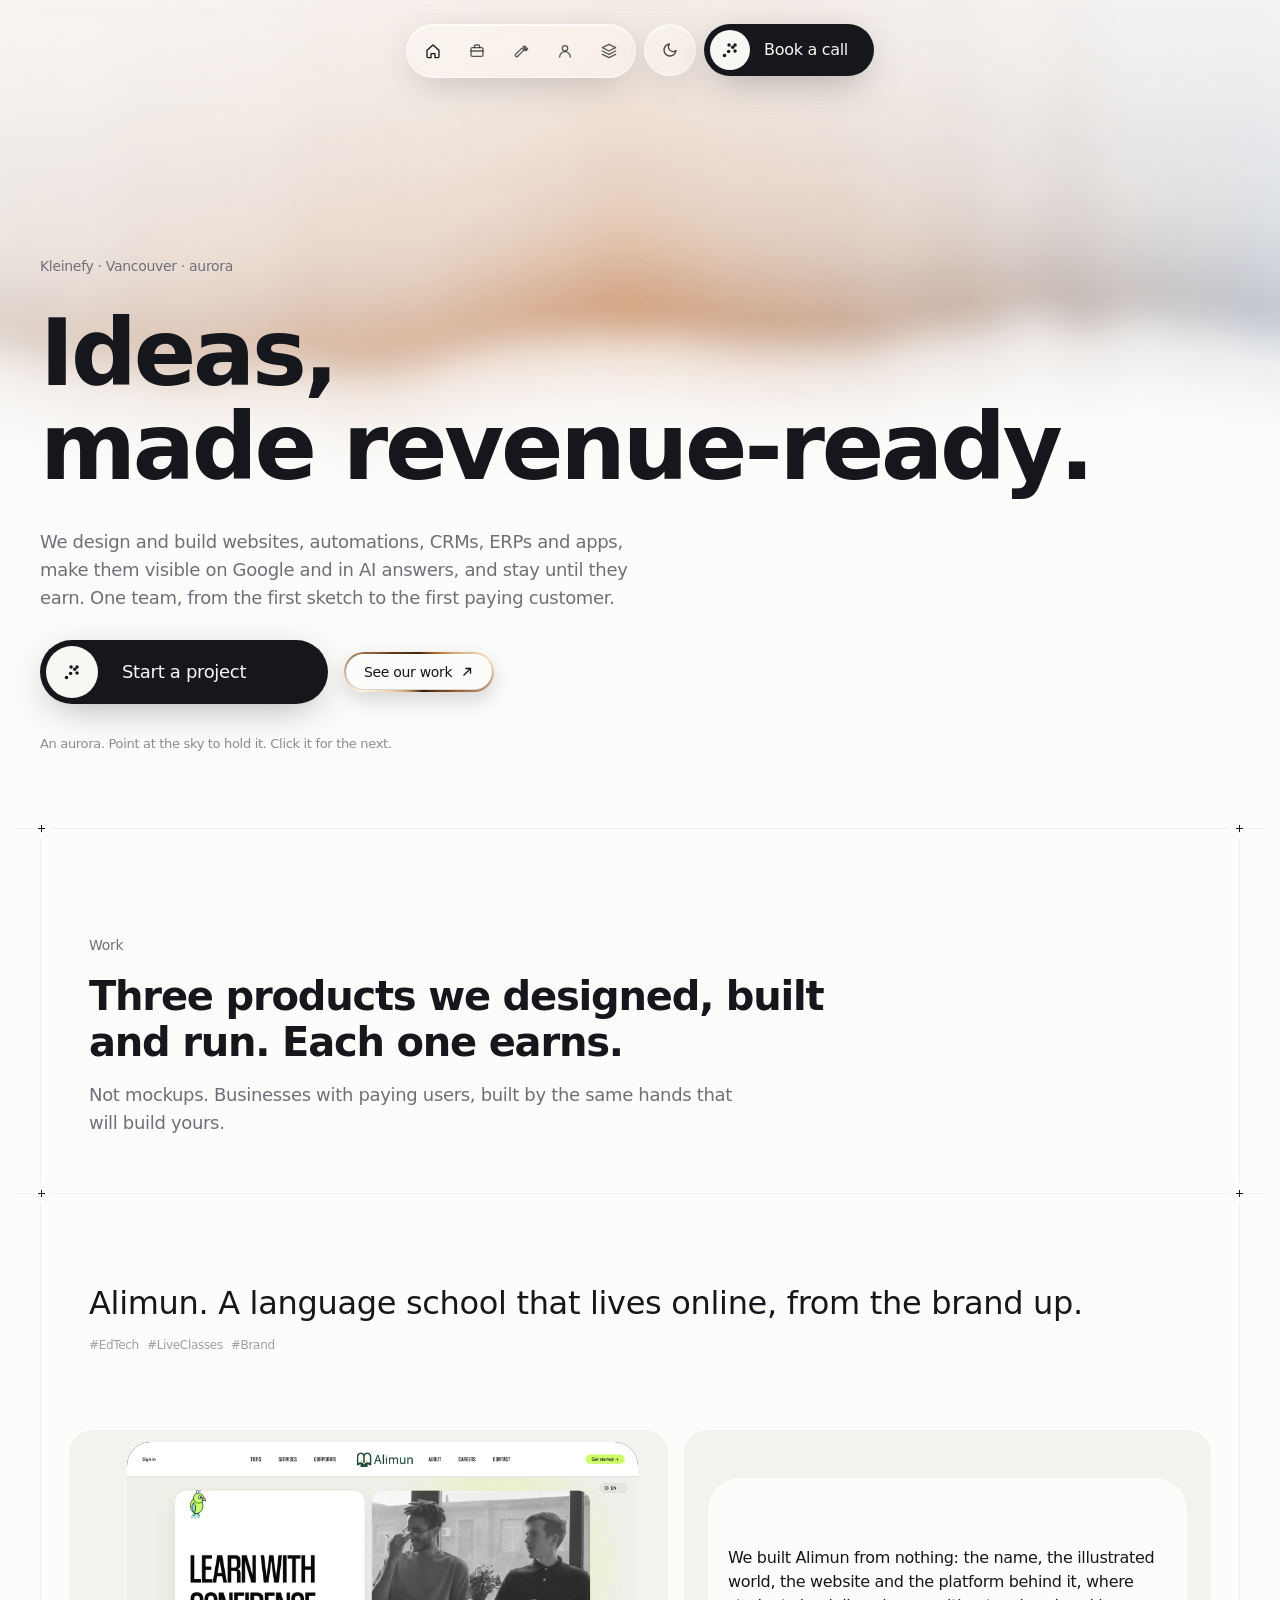
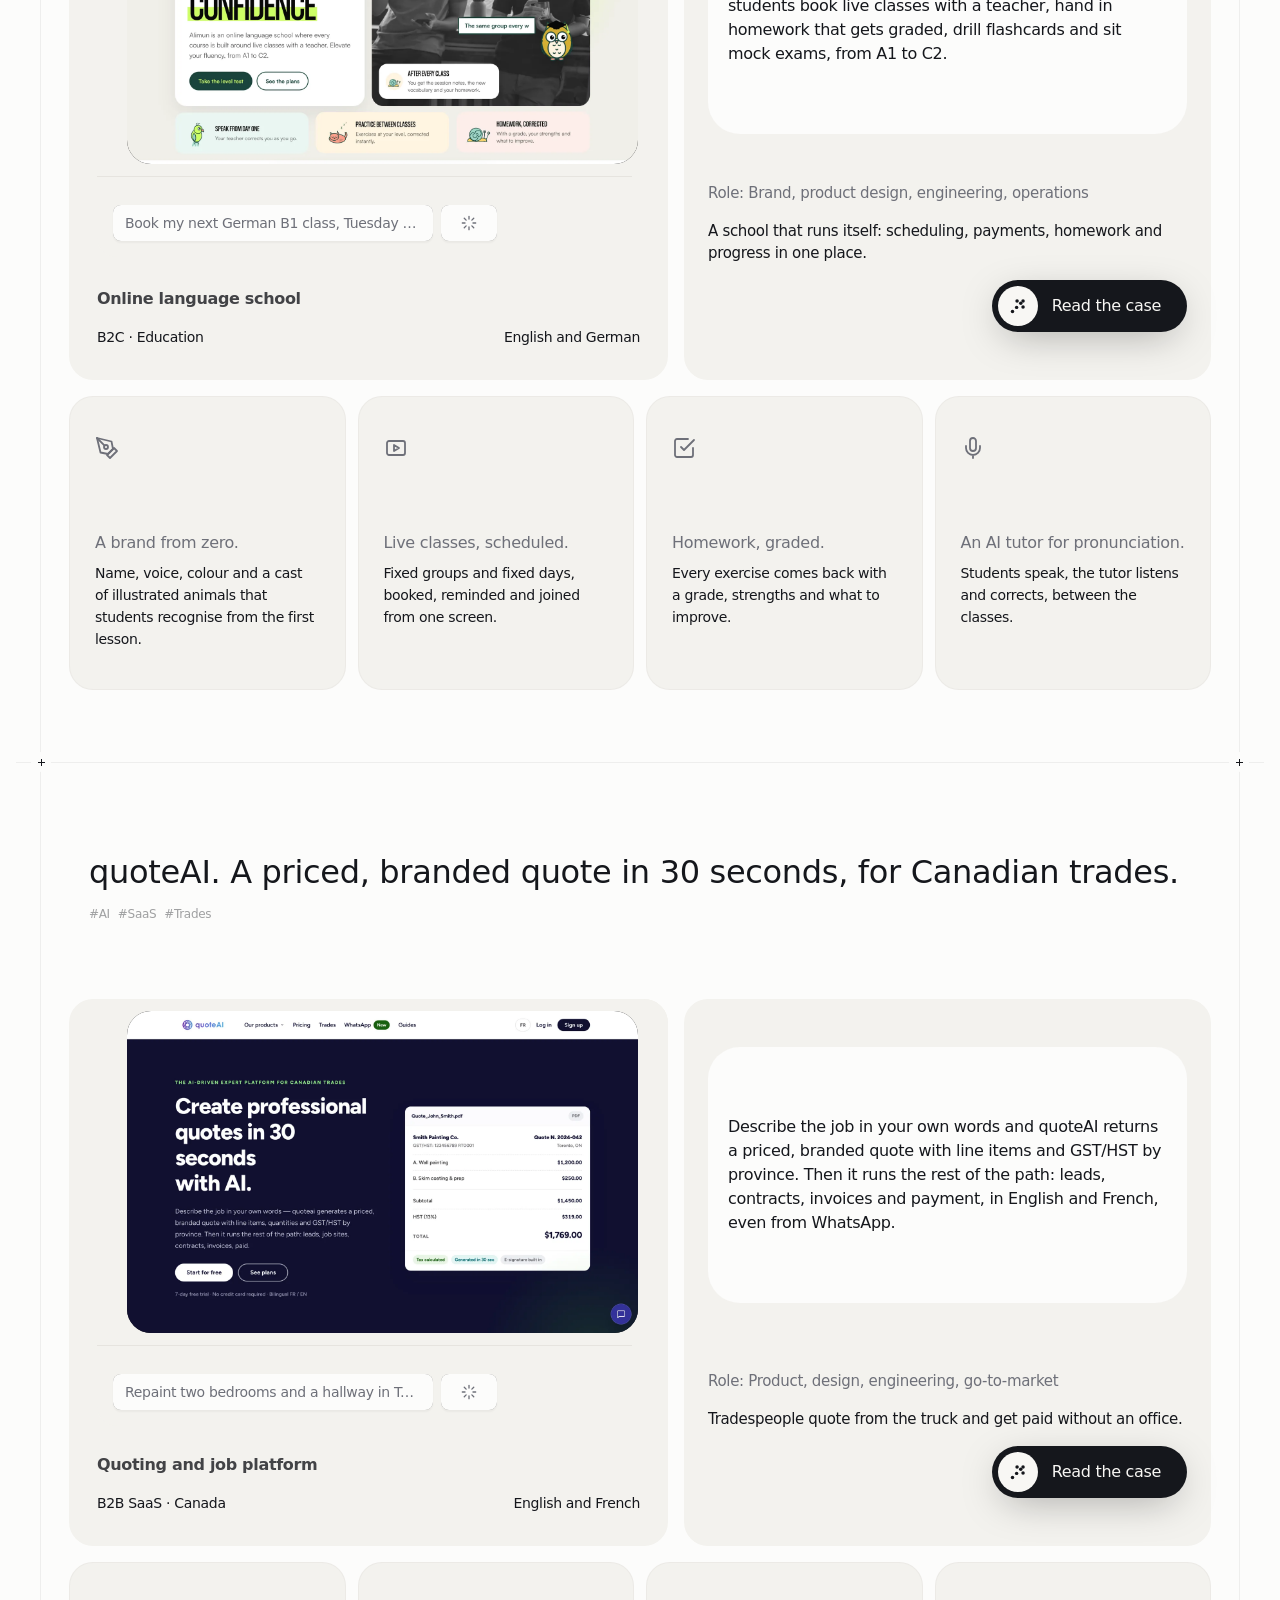
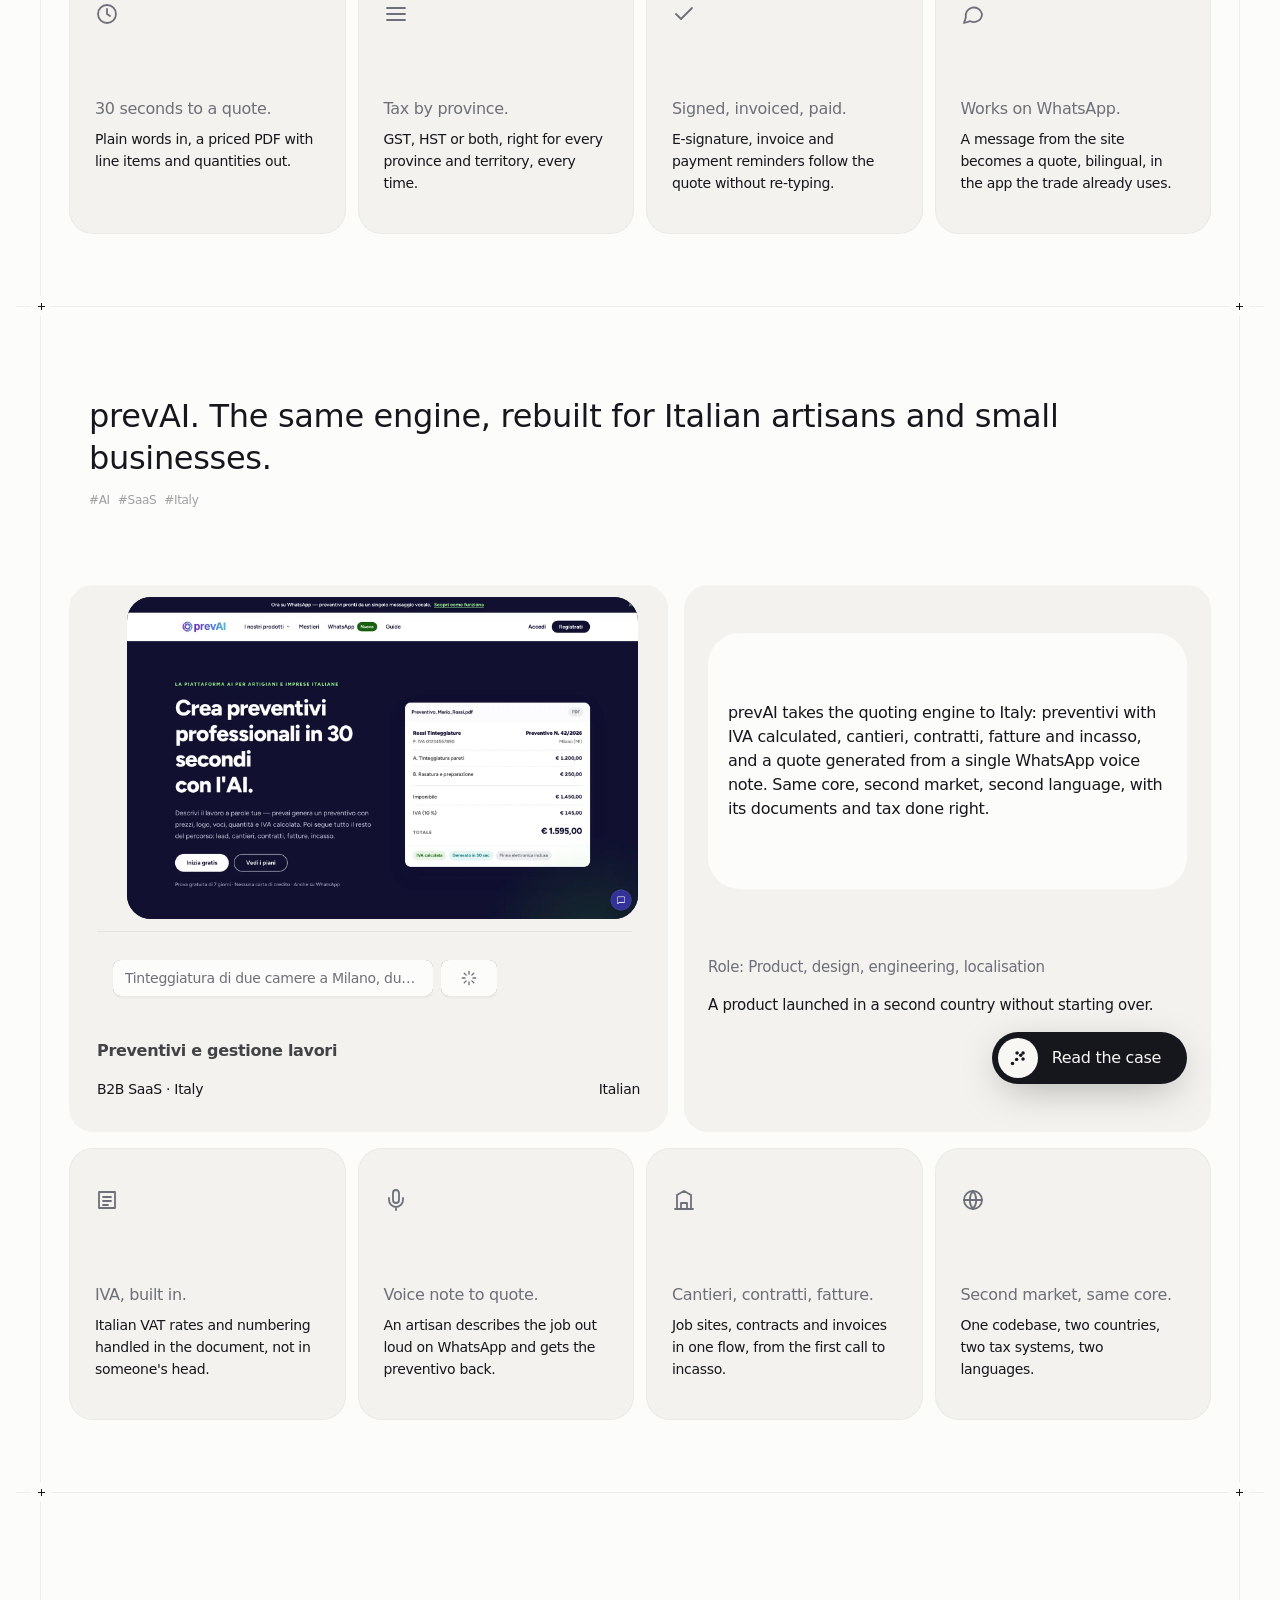
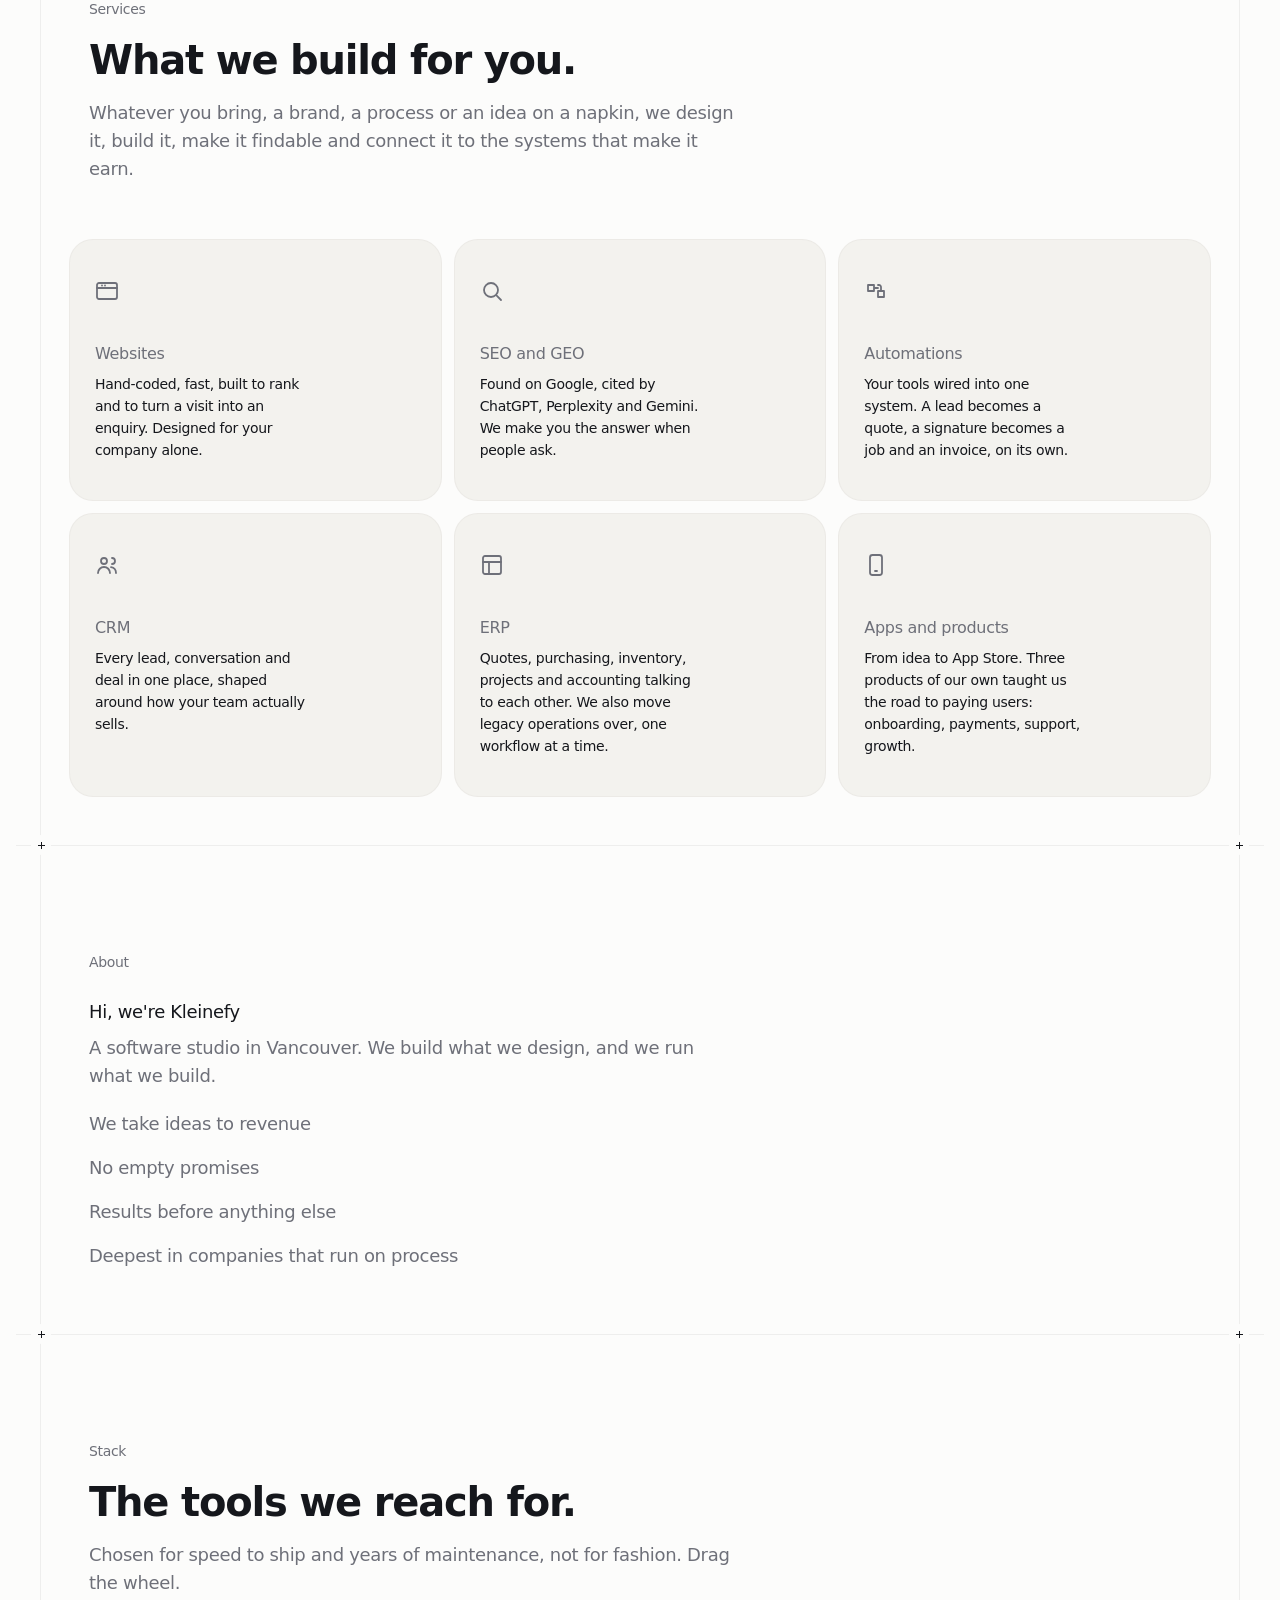
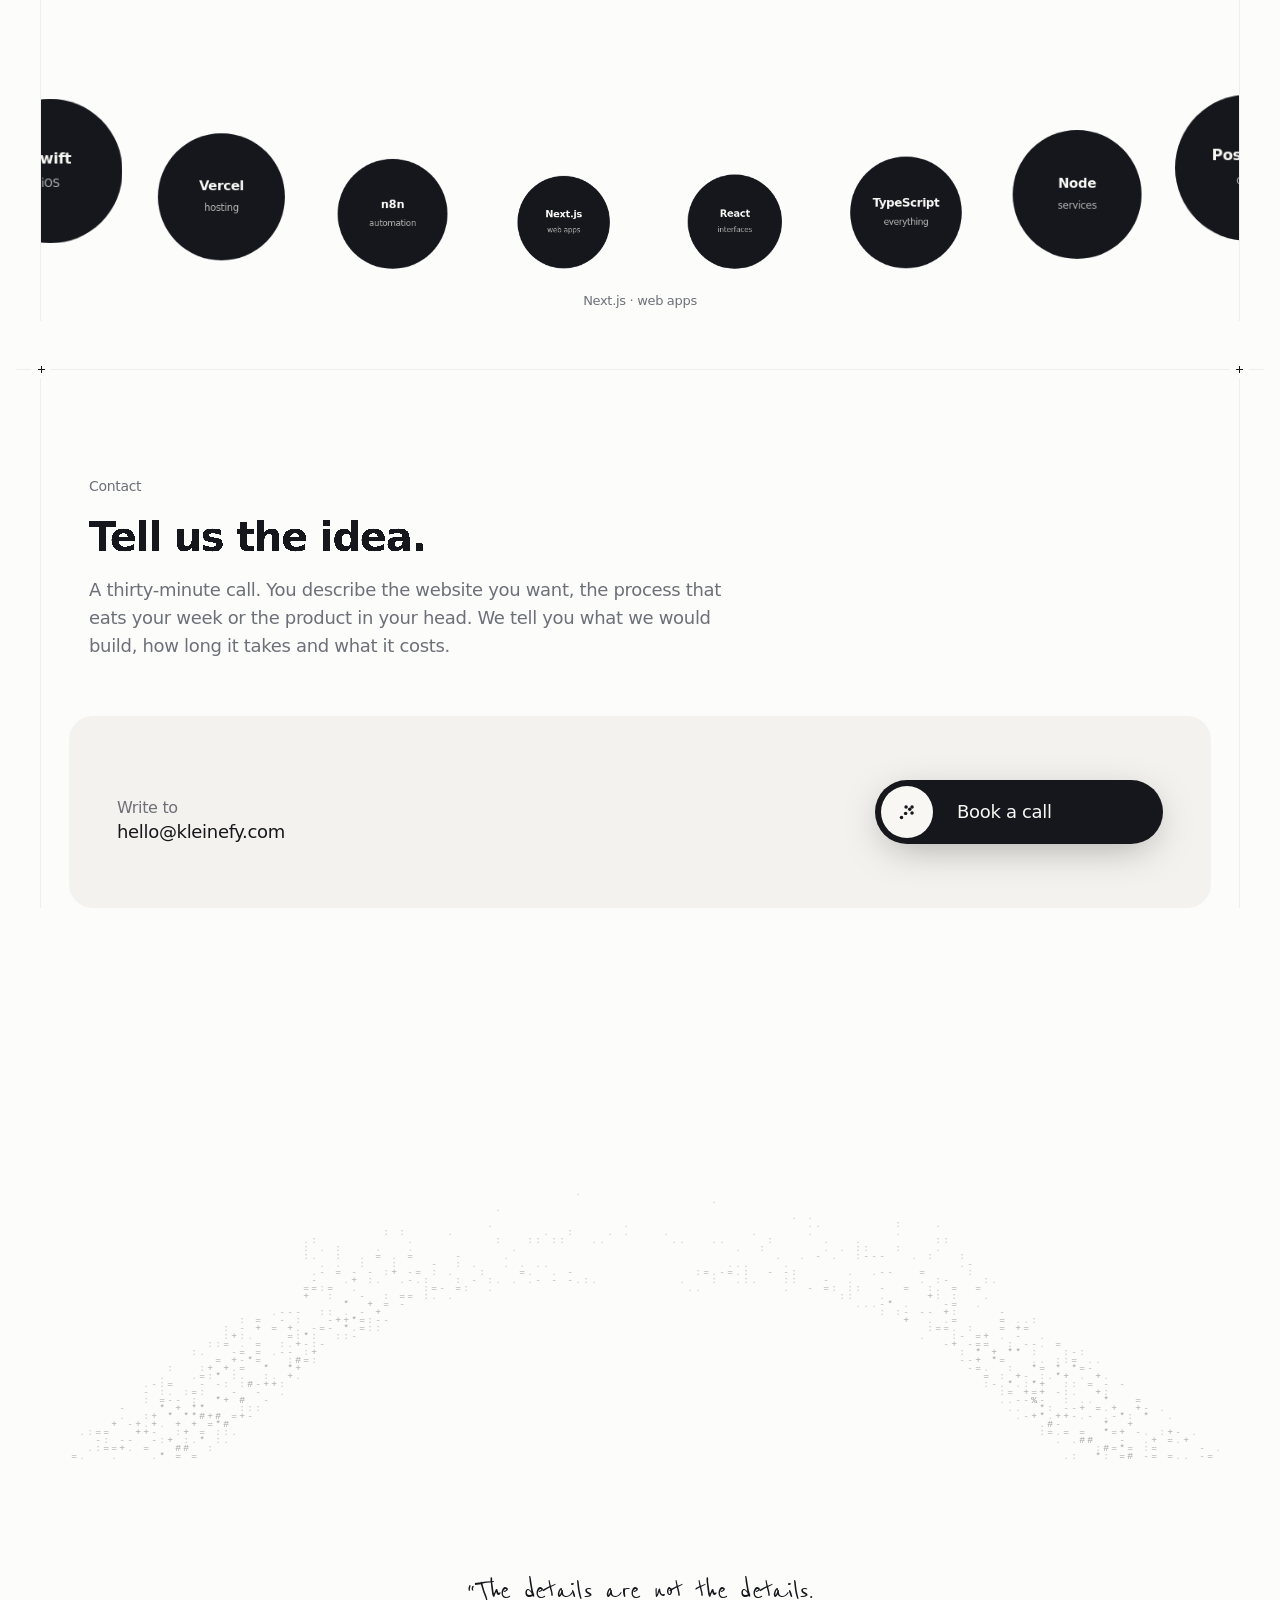
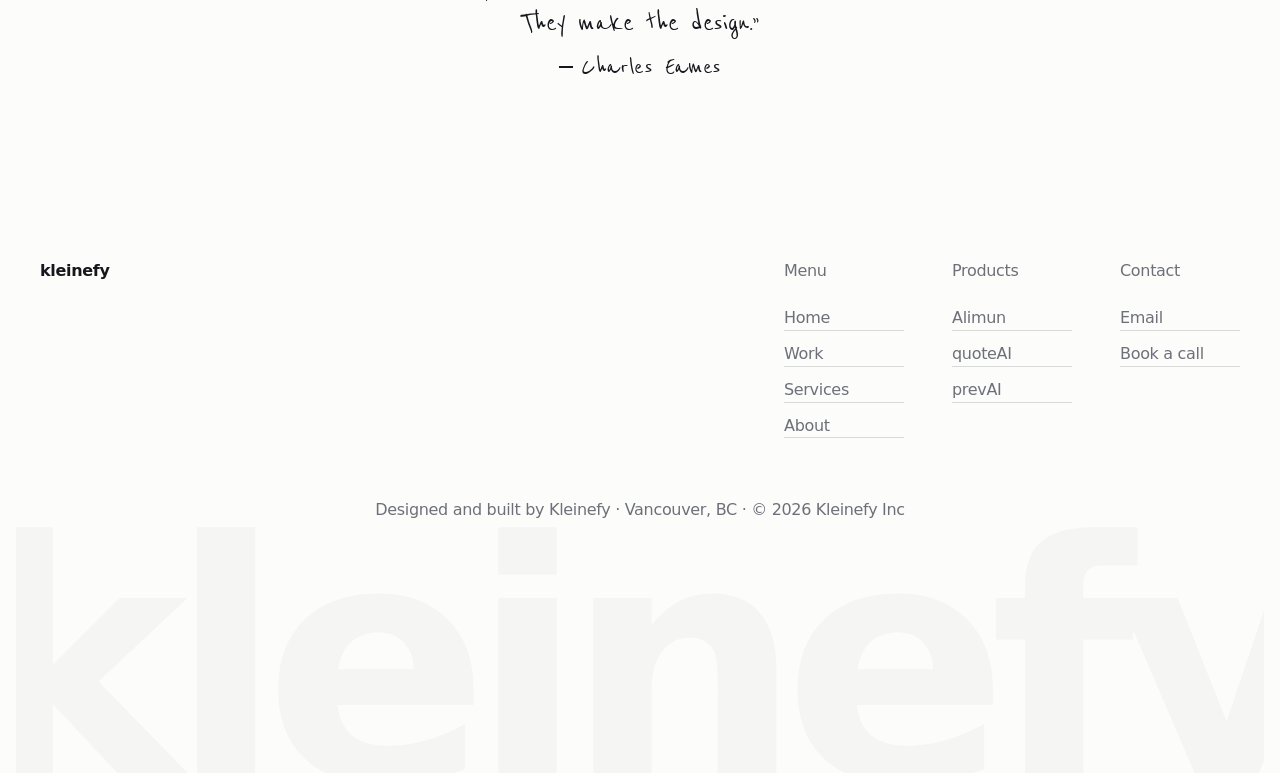
==== commit 0f9c1682: "Project rules, scroll reveals and morph-in headings, tighter section rhythm, no status labels Co-Aut" ====
--- a/index.html
+++ b/index.html
@@ -93,7 +93,7 @@
     <div class="sec">
       <p class="eyebrow">Work</p>
       <h2 class="h2">Three products we designed, built and run. Each one earns.</h2>
-      <p class="lead">Not mockups. Live businesses with paying users, built by the same hands that will build yours.</p>
+      <p class="lead">Not mockups. Businesses with paying users, built by the same hands that will build yours.</p>
     </div>
   </div>
 
@@ -112,7 +112,7 @@
             <div class="media" data-pix><img src="assets/alimun-desktop.webp" alt="The Alimun website" loading="lazy" decoding="async"></div>
             <div class="prompt"><p><span>Book my next German B1 class, Tuesday at 18:00</span></p><b aria-hidden="true"><svg viewBox="0 0 24 24" fill="none" stroke="currentColor" stroke-width="2" stroke-linecap="round"><path d="M12 2v4M12 18v4M4.9 4.9l2.8 2.8M16.3 16.3l2.8 2.8M2 12h4M18 12h4M4.9 19.1l2.8-2.8M16.3 7.7l2.8-2.8"/></svg></b></div>
           </div>
-          <div class="meta"><b>Online language school</b><p><span>B2C · Education</span><span>Status: live</span></p></div>
+          <div class="meta"><b>Online language school</b><p><span>B2C · Education</span><span>English and German</span></p></div>
         </div>
         <div class="brief">
           <p class="sum">We built Alimun from nothing: the name, the illustrated world, the website and the platform behind it, where students book live classes with a teacher, hand in homework that gets graded, drill flashcards and sit mock exams, from A1 to C2.</p>
@@ -147,7 +147,7 @@
             <div class="media" data-pix><img src="assets/quoteai-desktop.webp" alt="The quoteAI website" loading="lazy" decoding="async"></div>
             <div class="prompt"><p><span>Repaint two bedrooms and a hallway in Toronto, two coats</span></p><b aria-hidden="true"><svg viewBox="0 0 24 24" fill="none" stroke="currentColor" stroke-width="2" stroke-linecap="round"><path d="M12 2v4M12 18v4M4.9 4.9l2.8 2.8M16.3 16.3l2.8 2.8M2 12h4M18 12h4M4.9 19.1l2.8-2.8M16.3 7.7l2.8-2.8"/></svg></b></div>
           </div>
-          <div class="meta"><b>Quoting and job platform</b><p><span>B2B SaaS · Canada</span><span>Status: live</span></p></div>
+          <div class="meta"><b>Quoting and job platform</b><p><span>B2B SaaS · Canada</span><span>English and French</span></p></div>
         </div>
         <div class="brief">
           <p class="sum">Describe the job in your own words and quoteAI returns a priced, branded quote with line items and GST/HST by province. Then it runs the rest of the path: leads, contracts, invoices and payment, in English and French, even from WhatsApp.</p>
@@ -182,7 +182,7 @@
             <div class="media" data-pix><img src="assets/prevai-desktop.webp" alt="The prevAI website" loading="lazy" decoding="async"></div>
             <div class="prompt"><p><span>Tinteggiatura di due camere a Milano, due mani</span></p><b aria-hidden="true"><svg viewBox="0 0 24 24" fill="none" stroke="currentColor" stroke-width="2" stroke-linecap="round"><path d="M12 2v4M12 18v4M4.9 4.9l2.8 2.8M16.3 16.3l2.8 2.8M2 12h4M18 12h4M4.9 19.1l2.8-2.8M16.3 7.7l2.8-2.8"/></svg></b></div>
           </div>
-          <div class="meta"><b>Preventivi e gestione lavori</b><p><span>B2B SaaS · Italy</span><span>Status: live</span></p></div>
+          <div class="meta"><b>Preventivi e gestione lavori</b><p><span>B2B SaaS · Italy</span><span>Italian</span></p></div>
         </div>
         <div class="brief">
           <p class="sum">prevAI takes the quoting engine to Italy: preventivi with IVA calculated, cantieri, contratti, fatture and incasso, and a quote generated from a single WhatsApp voice note. Same core, second market, second language, with its documents and tax done right.</p>
@@ -230,7 +230,7 @@
       <ul class="acc" id="acc">
         <li class="open"><button type="button" aria-expanded="true">Hi, we're Kleinefy</button><div><p><span>A software studio in Vancouver. We build what we design, and we run what we build.</span></p></div></li>
         <li><button type="button" aria-expanded="false">We take ideas to revenue</button><div><p><span>Brand, product, payments, search presence and the operations behind it. We stop when it earns, not when it ships.</span></p></div></li>
-        <li><button type="button" aria-expanded="false">No empty promises</button><div><p><span>Three live products are our proof. Before we promise you anything, you can use what we made for ourselves.</span></p></div></li>
+        <li><button type="button" aria-expanded="false">No empty promises</button><div><p><span>Three products with paying users are our proof. Before we promise you anything, you can use what we made for ourselves.</span></p></div></li>
         <li><button type="button" aria-expanded="false">Results before anything else</button><div><p><span>Fast pages that rank. Onboarding that converts. Invoices and tax that are right in every region. Numbers you can check.</span></p></div></li>
         <li><button type="button" aria-expanded="false">Deepest in companies that run on process</button><div><p><span>Construction, trades, schools and services: anyone who quotes, schedules, delivers and bills. We modernise legacy operations without stopping them.</span></p></div></li>
       </ul>
--- a/assets/site.css
+++ b/assets/site.css
@@ -155,8 +155,10 @@
 .rule i::before,.rule i::after{content:"";position:absolute;background:var(--fg)}.rule i::before{width:7px;height:1px}.rule i::after{width:1px;height:7px}
 .rule i:last-child{left:100%}
 section{overflow-x:clip}
-.sec{padding:96px 24px 48px}
-@media(min-width:768px){.sec{padding:128px 48px 64px}}
+.sec{padding:80px 24px 40px}
+@media(min-width:768px){.sec{padding:104px 48px 56px}}
+.show .sec{padding-top:64px;padding-bottom:28px}
+@media(min-width:768px){.show .sec{padding-top:88px;padding-bottom:32px}}
 .eyebrow{font-size:14px;color:var(--muted-fg);margin-bottom:16px}
 .h2{font-size:clamp(28px,3.2vw,40px);line-height:1.15;font-weight:600;letter-spacing:-.03em;max-width:20em}
 .lead{font-size:18px;line-height:28px;color:var(--muted-fg);max-width:36em;margin-top:16px}
@@ -174,8 +176,8 @@
 .show h3{font-size:24px;line-height:32px;font-weight:500}
 @media(min-width:768px){.show h3{font-size:32px;line-height:42px}}
 .tags{display:flex;gap:8px;font-size:12px;line-height:42px;color:color-mix(in srgb,var(--fg) 40%,transparent)}
-.stage-grid{display:grid;grid-template-columns:minmax(0,1fr);gap:16px;padding:48px 16px}
-@media(min-width:768px){.stage-grid{padding:48px 28px}}
+.stage-grid{display:grid;grid-template-columns:minmax(0,1fr);gap:16px;padding:24px 16px}
+@media(min-width:768px){.stage-grid{padding:24px 28px 16px}}
 @media(min-width:1144px){.stage-grid{grid-template-columns:minmax(0,599fr) minmax(0,527fr)}}
 .stage{position:relative;display:flex;flex-direction:column;justify-content:space-between;gap:28px;border-radius:24px;background:var(--secondary);padding-bottom:32px;overflow:clip}
 .stage .inner{position:relative;margin-left:28px;border-bottom-left-radius:20px;background:var(--secondary)}
@@ -199,8 +201,8 @@
 .brief .sum{border-radius:32px;background:var(--bg);padding:68px 20px;font-size:16px;line-height:24px}
 .brief .foot{display:flex;flex-direction:column;align-items:flex-end;gap:16px;font-size:15px;line-height:22px}
 .brief .foot p{width:100%}
-.hl{display:grid;gap:12px;padding:0 16px 48px}
-@media(min-width:768px){.hl{padding:0 28px 48px}}
+.hl{display:grid;gap:12px;padding:0 16px 56px}
+@media(min-width:768px){.hl{padding:0 28px 72px}}
 @media(min-width:576px){.hl{grid-template-columns:repeat(2,minmax(0,1fr))}}
 @media(min-width:1144px){.hl{grid-template-columns:repeat(4,minmax(0,1fr))}}
 .card{display:flex;flex-direction:column;gap:72px;border-radius:24px;border:1px solid color-mix(in srgb,var(--border) 50%,transparent);background:var(--secondary);padding:39px 25px;transition:translate .3s ease-out,background-color .3s,border-color .3s,box-shadow .3s}
@@ -321,8 +323,8 @@
 .shots .screen:first-child{aspect-ratio:16/10}
 .shots .screen:last-child{aspect-ratio:9/16;max-height:100%}
 @media(max-width:767px){.shots .screen:last-child{aspect-ratio:16/10}}
-.two-col{display:grid;gap:16px 64px;padding:96px 24px 48px}
-@media(min-width:768px){.two-col{grid-template-columns:minmax(0,.8fr) minmax(0,1.2fr);padding:128px 48px 64px}}
+.two-col{display:grid;gap:16px 64px;padding:80px 24px 40px}
+@media(min-width:768px){.two-col{grid-template-columns:minmax(0,.8fr) minmax(0,1.2fr);padding:104px 48px 56px}}
 .two-col h2{font-size:clamp(26px,2.8vw,36px);line-height:1.15;font-weight:600;letter-spacing:-.03em}
 .two-col .txt{display:grid;gap:18px;font-size:18px;line-height:28px;color:var(--muted-fg);max-width:40em}
 .two-col .txt strong{color:var(--fg);font-weight:500}
@@ -334,3 +336,18 @@
 .nextcase a small{color:var(--muted-fg);font-size:14px}
 .nextcase a b{font-size:22px;font-weight:600;letter-spacing:-.03em}
 @media(hover:hover){.nextcase a:hover{translate:0 -4px;background:var(--bg);box-shadow:0 18px 40px -24px rgba(0,0,0,.35)}}
+
+/* reveals: everything rests visible; with JS on, it rises in as it enters, siblings a beat apart */
+.js .rv{opacity:0;translate:0 22px;filter:blur(6px);transition:opacity .9s var(--ease),translate 1s var(--ease),filter .9s var(--ease);transition-delay:calc(var(--i,0)*70ms)}
+.js .rv.on{opacity:1;translate:0;filter:none}
+.js .rv-l{opacity:0;translate:-28px 0;transition:opacity .9s var(--ease),translate 1s var(--ease)}
+.js .rv-r{opacity:0;translate:28px 0;transition:opacity .9s var(--ease),translate 1s var(--ease)}
+.js .rv-l.on,.js .rv-r.on{opacity:1;translate:0}
+/* the frame's rule draws itself from the centre, and its crosses turn into place */
+.js .rule::before{transform:scaleX(0);transition:transform 1.2s var(--ease)}
+.js .rule.on::before{transform:none}
+.js .rule i{opacity:0;rotate:-90deg;transition:opacity .4s .6s,rotate .8s var(--ease) .6s}
+.js .rule.on i{opacity:1;rotate:0deg}
+/* morph-in: a heading tightens out of a blur into liquid edges, once */
+.morph{filter:url(#morph-0)}
+@media(prefers-reduced-motion:reduce){.js .rv,.js .rv-l,.js .rv-r{opacity:1;translate:0;filter:none}.js .rule::before{transform:none}.js .rule i{opacity:1;rotate:0deg}.morph{filter:none}}
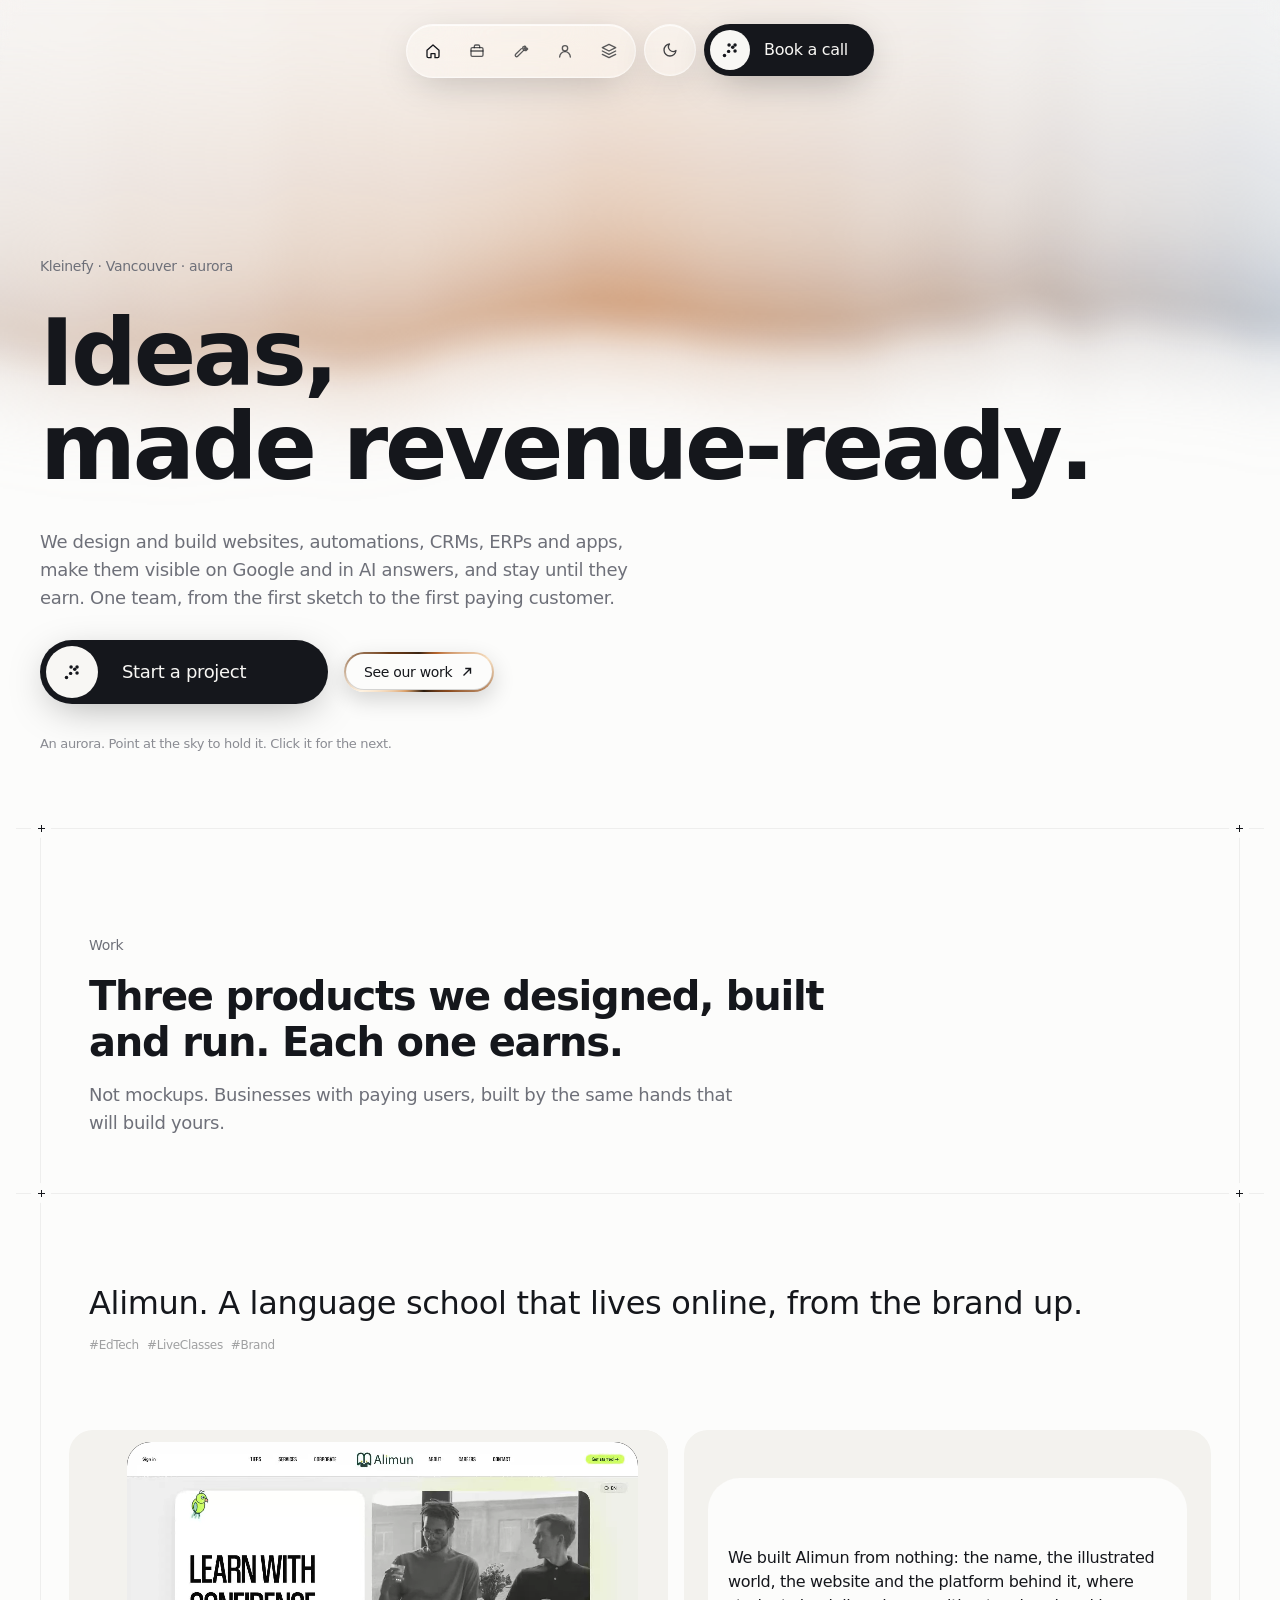
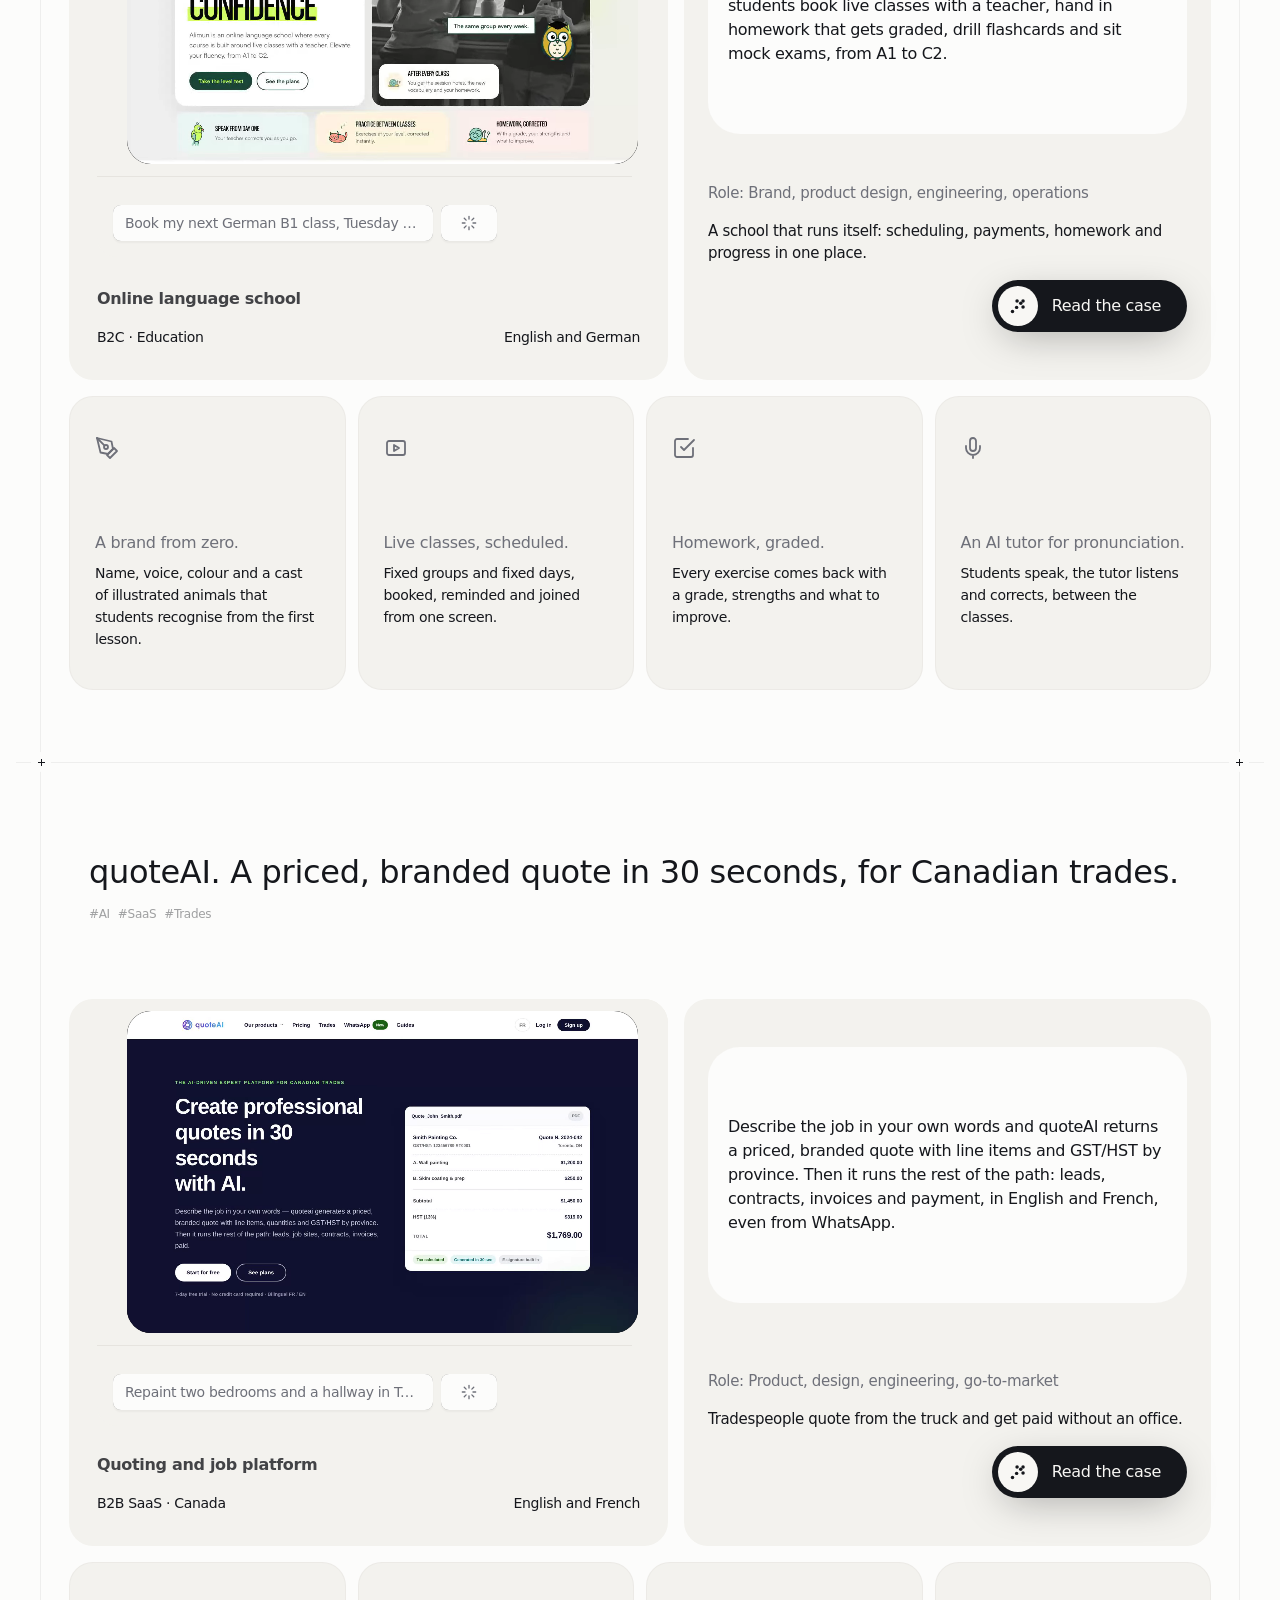
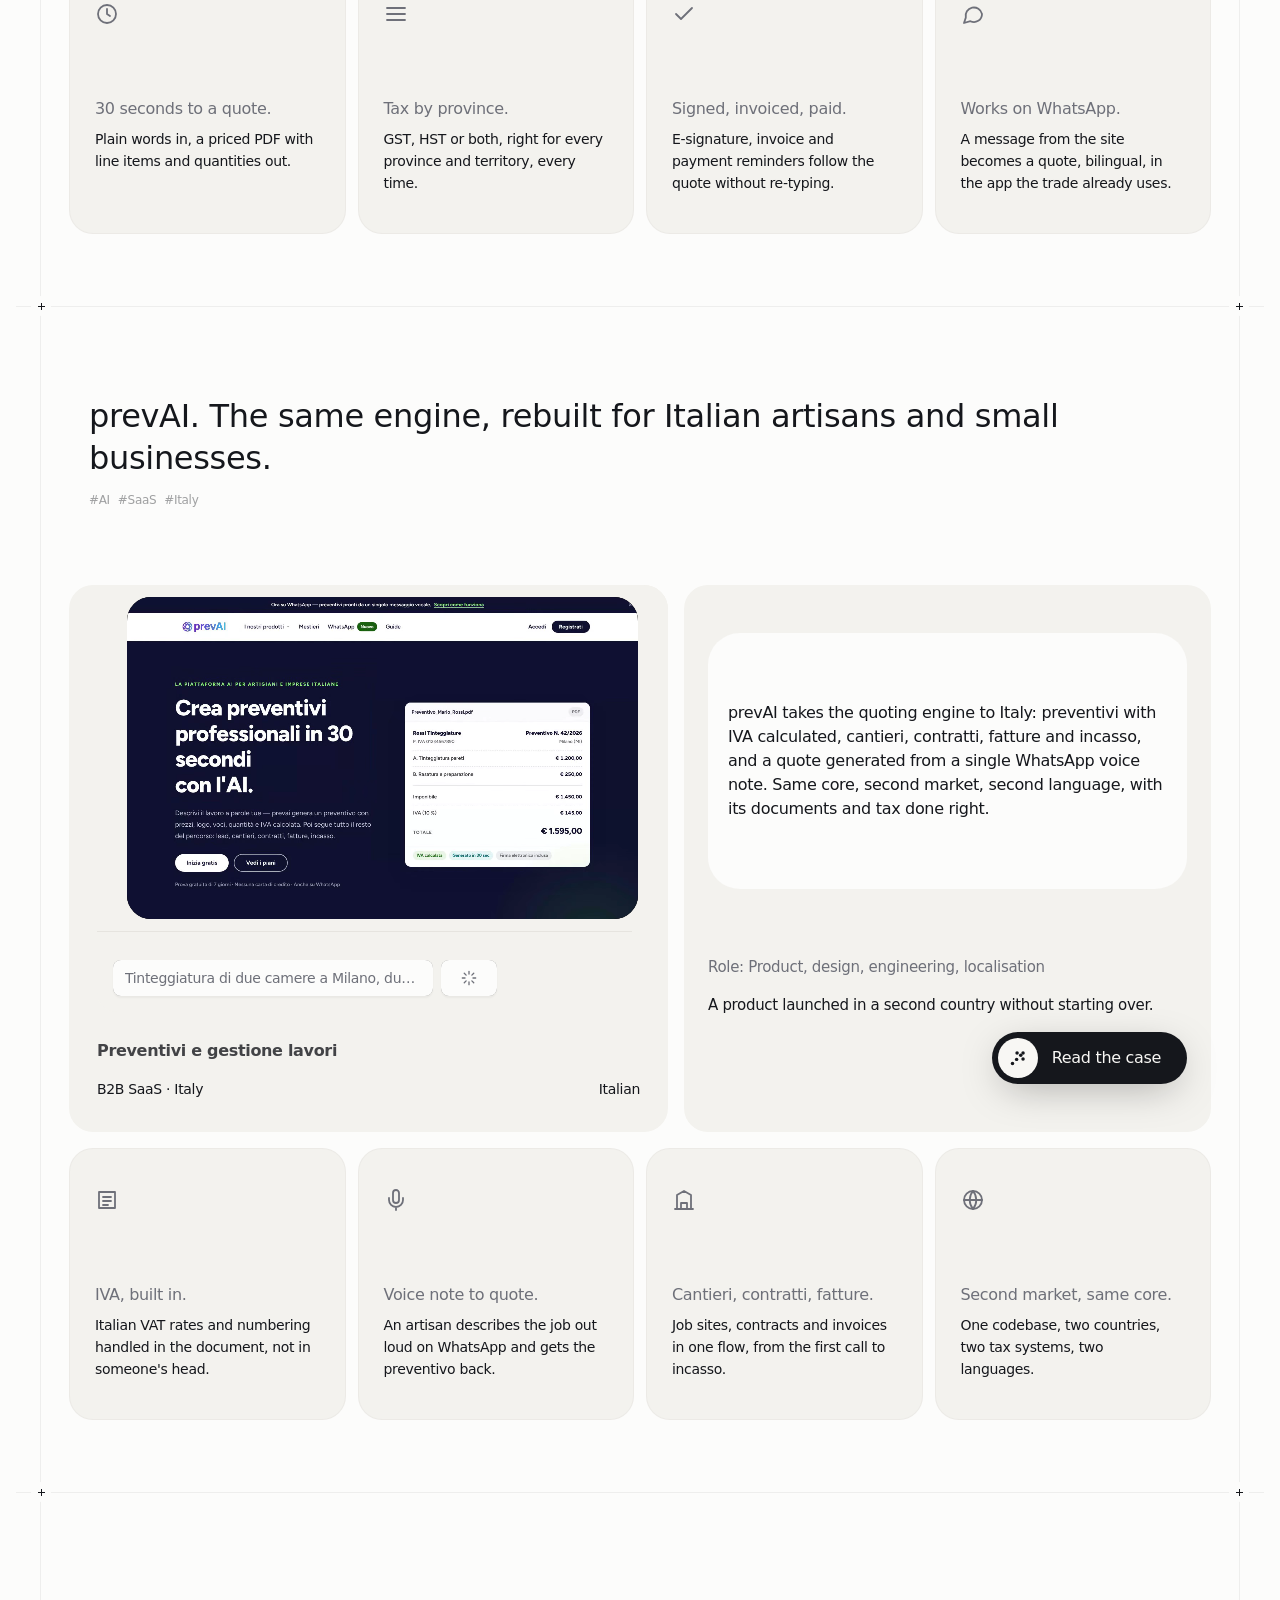
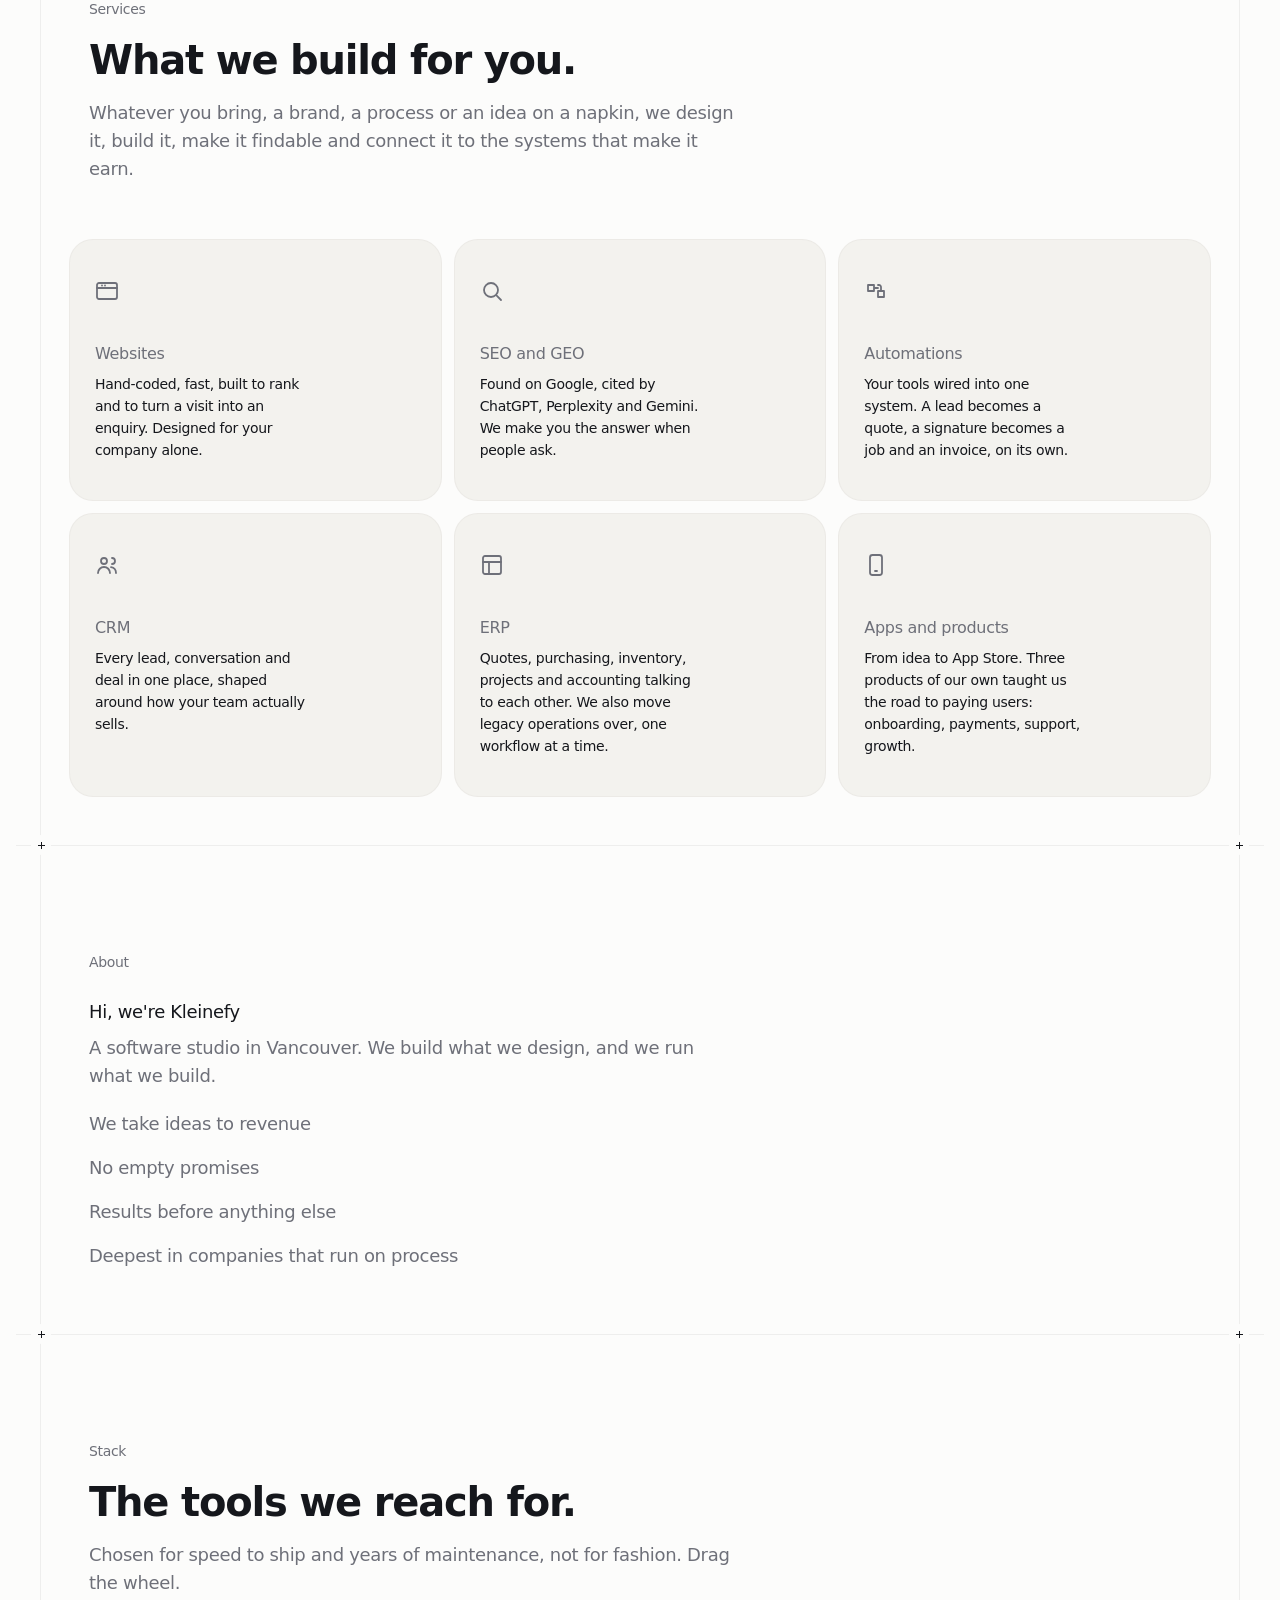
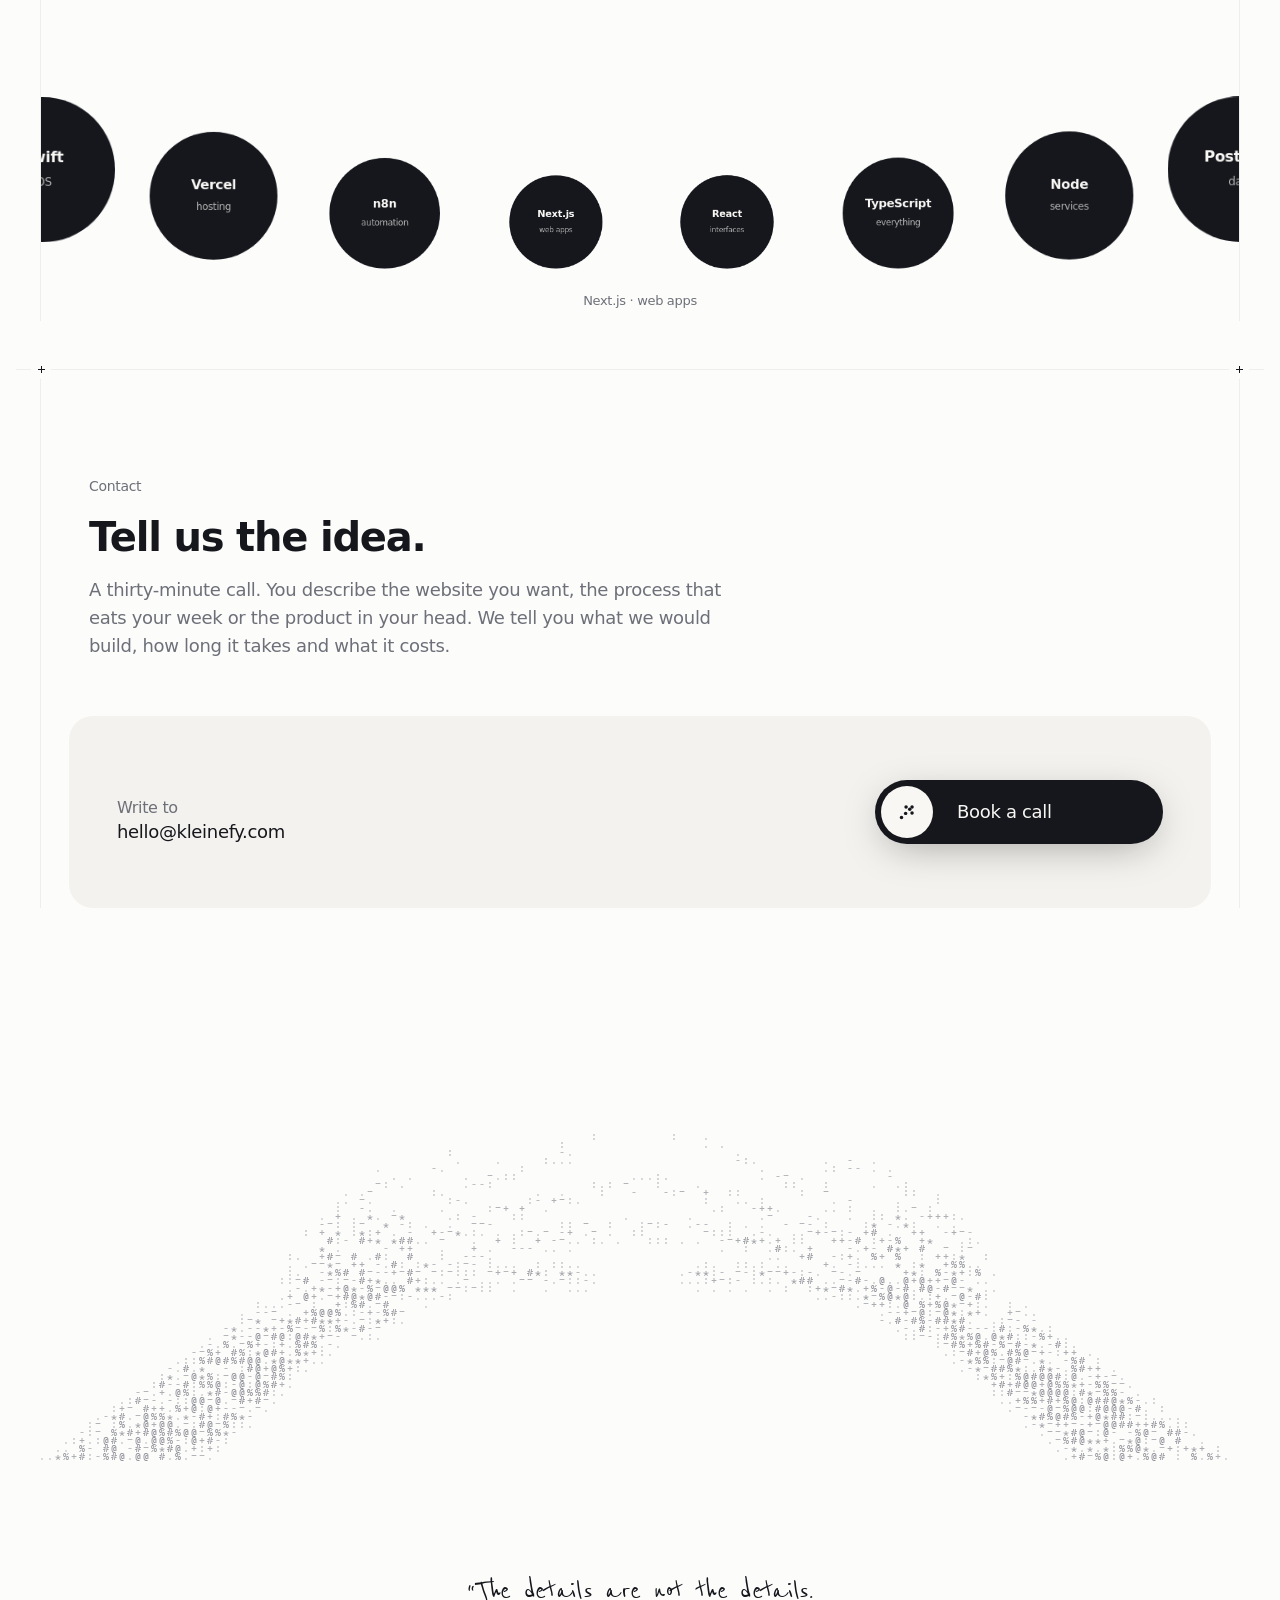
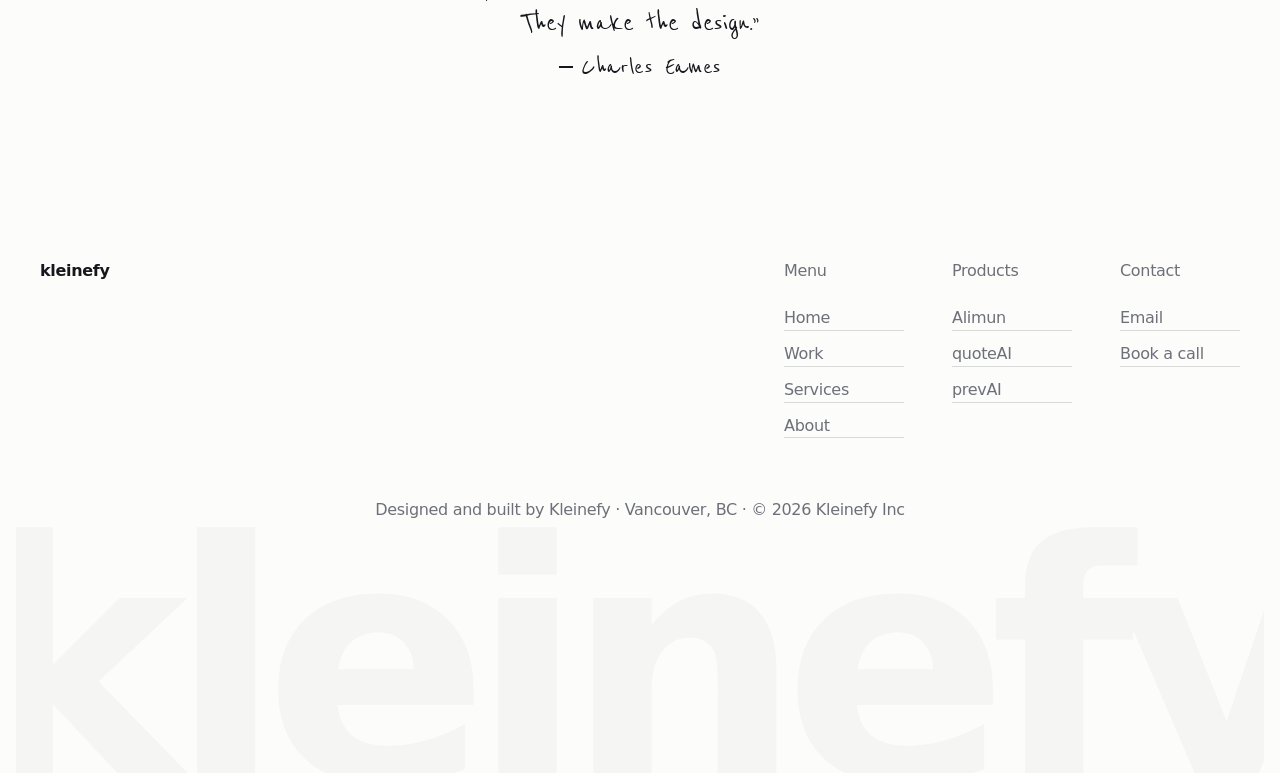
==== commit c3464a87: "Product clips in the stage cards, case heroes and a Work menu with previews Co-Authored-By: Claude F" ====
--- a/index.html
+++ b/index.html
@@ -34,6 +34,7 @@
     <button data-to="about"><svg viewBox="0 0 24 24" fill="none" stroke="currentColor" stroke-width="2" stroke-linecap="round" stroke-linejoin="round"><circle cx="12" cy="8" r="4"/><path d="M4 21a8 8 0 0 1 16 0"/></svg><span class="lab"><span>About</span></span></button>
     <button data-to="stack"><svg viewBox="0 0 24 24" fill="none" stroke="currentColor" stroke-width="2" stroke-linecap="round" stroke-linejoin="round"><path d="m12 2 10 5-10 5L2 7z"/><path d="m2 12 10 5 10-5M2 17l10 5 10-5"/></svg><span class="lab"><span>Stack</span></span></button>
   </nav>
+  <div class="menu glass" id="menu" role="menu" aria-label="Work"><div class="ls"><p>Three products, designed, built and run by us</p><a href="work/alimun.html" data-clip="assets/alimun" data-poster="assets/alimun-desktop.webp" data-cap="Online language school|alimun.com">Alimun<small>Online language school</small></a><a href="work/quoteai.html" data-clip="assets/quoteai" data-poster="assets/quoteai-desktop.webp" data-cap="Quoting and jobs for Canadian trades|quoteai.ca">quoteAI<small>Quoting and jobs for Canadian trades</small></a><a href="work/prevai.html" data-clip="assets/prevai" data-poster="assets/prevai-desktop.webp" data-cap="Preventivi e cantieri, Italia|prevai.it">prevAI<small>Preventivi e cantieri, Italia</small></a></div><div class="pv"><div class="fr"><img id="menu-poster" alt="" src="assets/alimun-desktop.webp"><video id="menu-video" muted playsinline loop preload="none"></video></div><p><span id="menu-cap1">Online language school</span><span id="menu-cap2">alimun.com</span></p></div></div>
   <button class="round glass" id="theme" type="button" aria-label="Switch between light and dark mode">
     <svg class="moon" viewBox="0 0 24 24" fill="none" stroke="currentColor" stroke-width="2" stroke-linecap="round" stroke-linejoin="round"><path d="M21 12.8A9 9 0 1 1 11.2 3a7 7 0 0 0 9.8 9.8z"/></svg>
     <svg class="sun" viewBox="0 0 24 24" fill="none" stroke="currentColor" stroke-width="2" stroke-linecap="round" stroke-linejoin="round"><circle cx="12" cy="12" r="4"/><path d="M12 2v2M12 20v2M4.9 4.9l1.4 1.4M17.7 17.7l1.4 1.4M2 12h2M20 12h2M4.9 19.1l1.4-1.4M17.7 6.3l1.4-1.4"/></svg>
@@ -109,7 +110,7 @@
       <div class="stage-grid">
         <div class="stage">
           <div class="inner">
-            <div class="media" data-pix><img src="assets/alimun-desktop.webp" alt="The Alimun website" loading="lazy" decoding="async"></div>
+            <div class="media vid" data-video><video muted playsinline loop preload="none" poster="assets/alimun-desktop.webp" data-mp4="assets/alimun.mp4" data-webm="assets/alimun.webm" aria-label="The Alimun website"></video></div>
             <div class="prompt"><p><span>Book my next German B1 class, Tuesday at 18:00</span></p><b aria-hidden="true"><svg viewBox="0 0 24 24" fill="none" stroke="currentColor" stroke-width="2" stroke-linecap="round"><path d="M12 2v4M12 18v4M4.9 4.9l2.8 2.8M16.3 16.3l2.8 2.8M2 12h4M18 12h4M4.9 19.1l2.8-2.8M16.3 7.7l2.8-2.8"/></svg></b></div>
           </div>
           <div class="meta"><b>Online language school</b><p><span>B2C · Education</span><span>English and German</span></p></div>
@@ -144,7 +145,7 @@
       <div class="stage-grid">
         <div class="stage">
           <div class="inner">
-            <div class="media" data-pix><img src="assets/quoteai-desktop.webp" alt="The quoteAI website" loading="lazy" decoding="async"></div>
+            <div class="media vid" data-video><video muted playsinline loop preload="none" poster="assets/quoteai-desktop.webp" data-mp4="assets/quoteai.mp4" data-webm="assets/quoteai.webm" aria-label="The quoteAI website"></video></div>
             <div class="prompt"><p><span>Repaint two bedrooms and a hallway in Toronto, two coats</span></p><b aria-hidden="true"><svg viewBox="0 0 24 24" fill="none" stroke="currentColor" stroke-width="2" stroke-linecap="round"><path d="M12 2v4M12 18v4M4.9 4.9l2.8 2.8M16.3 16.3l2.8 2.8M2 12h4M18 12h4M4.9 19.1l2.8-2.8M16.3 7.7l2.8-2.8"/></svg></b></div>
           </div>
           <div class="meta"><b>Quoting and job platform</b><p><span>B2B SaaS · Canada</span><span>English and French</span></p></div>
@@ -179,7 +180,7 @@
       <div class="stage-grid">
         <div class="stage">
           <div class="inner">
-            <div class="media" data-pix><img src="assets/prevai-desktop.webp" alt="The prevAI website" loading="lazy" decoding="async"></div>
+            <div class="media vid" data-video><video muted playsinline loop preload="none" poster="assets/prevai-desktop.webp" data-mp4="assets/prevai.mp4" data-webm="assets/prevai.webm" aria-label="The prevAI website"></video></div>
             <div class="prompt"><p><span>Tinteggiatura di due camere a Milano, due mani</span></p><b aria-hidden="true"><svg viewBox="0 0 24 24" fill="none" stroke="currentColor" stroke-width="2" stroke-linecap="round"><path d="M12 2v4M12 18v4M4.9 4.9l2.8 2.8M16.3 16.3l2.8 2.8M2 12h4M18 12h4M4.9 19.1l2.8-2.8M16.3 7.7l2.8-2.8"/></svg></b></div>
           </div>
           <div class="meta"><b>Preventivi e gestione lavori</b><p><span>B2B SaaS · Italy</span><span>Italian</span></p></div>
--- a/assets/site.css
+++ b/assets/site.css
@@ -351,3 +351,25 @@
 /* morph-in: a heading tightens out of a blur into liquid edges, once */
 .morph{filter:url(#morph-0)}
 @media(prefers-reduced-motion:reduce){.js .rv,.js .rv-l,.js .rv-r{opacity:1;translate:0;filter:none}.js .rule::before{transform:none}.js .rule i{opacity:1;rotate:0deg}.morph{filter:none}}
+
+/* inline video: a muted loop that fetches nothing until it is near, plays only in view */
+.media video,.screen video{position:absolute;inset:0;width:100%;height:100%;object-fit:cover;object-position:top;display:block;background:#0a0a0a}
+.media.vid,.screen.vid{position:relative}
+.media.vid::after,.screen.vid::after{content:"";position:absolute;inset:0;background:var(--secondary);opacity:1;transition:opacity .8s ease-out;pointer-events:none}
+.media.vid.ready::after,.screen.vid.ready::after{opacity:0}
+/* nav menu: the Work item opens a panel whose entries preview each product's clip */
+.nav{flex-wrap:wrap}
+.menu{position:absolute;top:calc(100% + 10px);left:50%;translate:-50% 0;width:min(760px,calc(100vw - 32px));display:none;grid-template-columns:minmax(0,240px) minmax(0,1fr);border-radius:22px;padding:8px;z-index:51;opacity:0;transition:opacity .25s var(--ease),translate .35s var(--ease)}
+.menu.open{display:grid}
+.menu::before{content:"";position:absolute;left:0;right:0;top:-14px;height:14px}
+.menu.in{opacity:1}
+.menu .ls{display:flex;flex-direction:column;gap:2px;padding:8px}
+.menu .ls p{font-size:12px;color:var(--muted-fg);padding:8px 12px 6px;letter-spacing:.01em}
+.menu .ls a{display:flex;flex-direction:column;gap:2px;padding:10px 12px;border-radius:12px;color:var(--fg);transition:background .15s}
+.menu .ls a small{color:var(--muted-fg);font-size:13px}
+.menu .ls a.lit,.menu .ls a:focus-visible{background:color-mix(in srgb,var(--muted) 80%,transparent)}
+.menu .pv{display:flex;flex-direction:column;justify-content:space-between;gap:12px;padding:16px}
+.menu .pv .fr{position:relative;aspect-ratio:16/9;border-radius:16px;overflow:clip;background:#0a0a0a}
+.menu .pv video,.menu .pv img{position:absolute;inset:0;width:100%;height:100%;object-fit:cover;object-position:top}
+.menu .pv p{display:flex;justify-content:space-between;gap:16px;font-size:13px;color:var(--muted-fg)}
+@media(max-width:639px),(hover:none){.menu{display:none!important}}
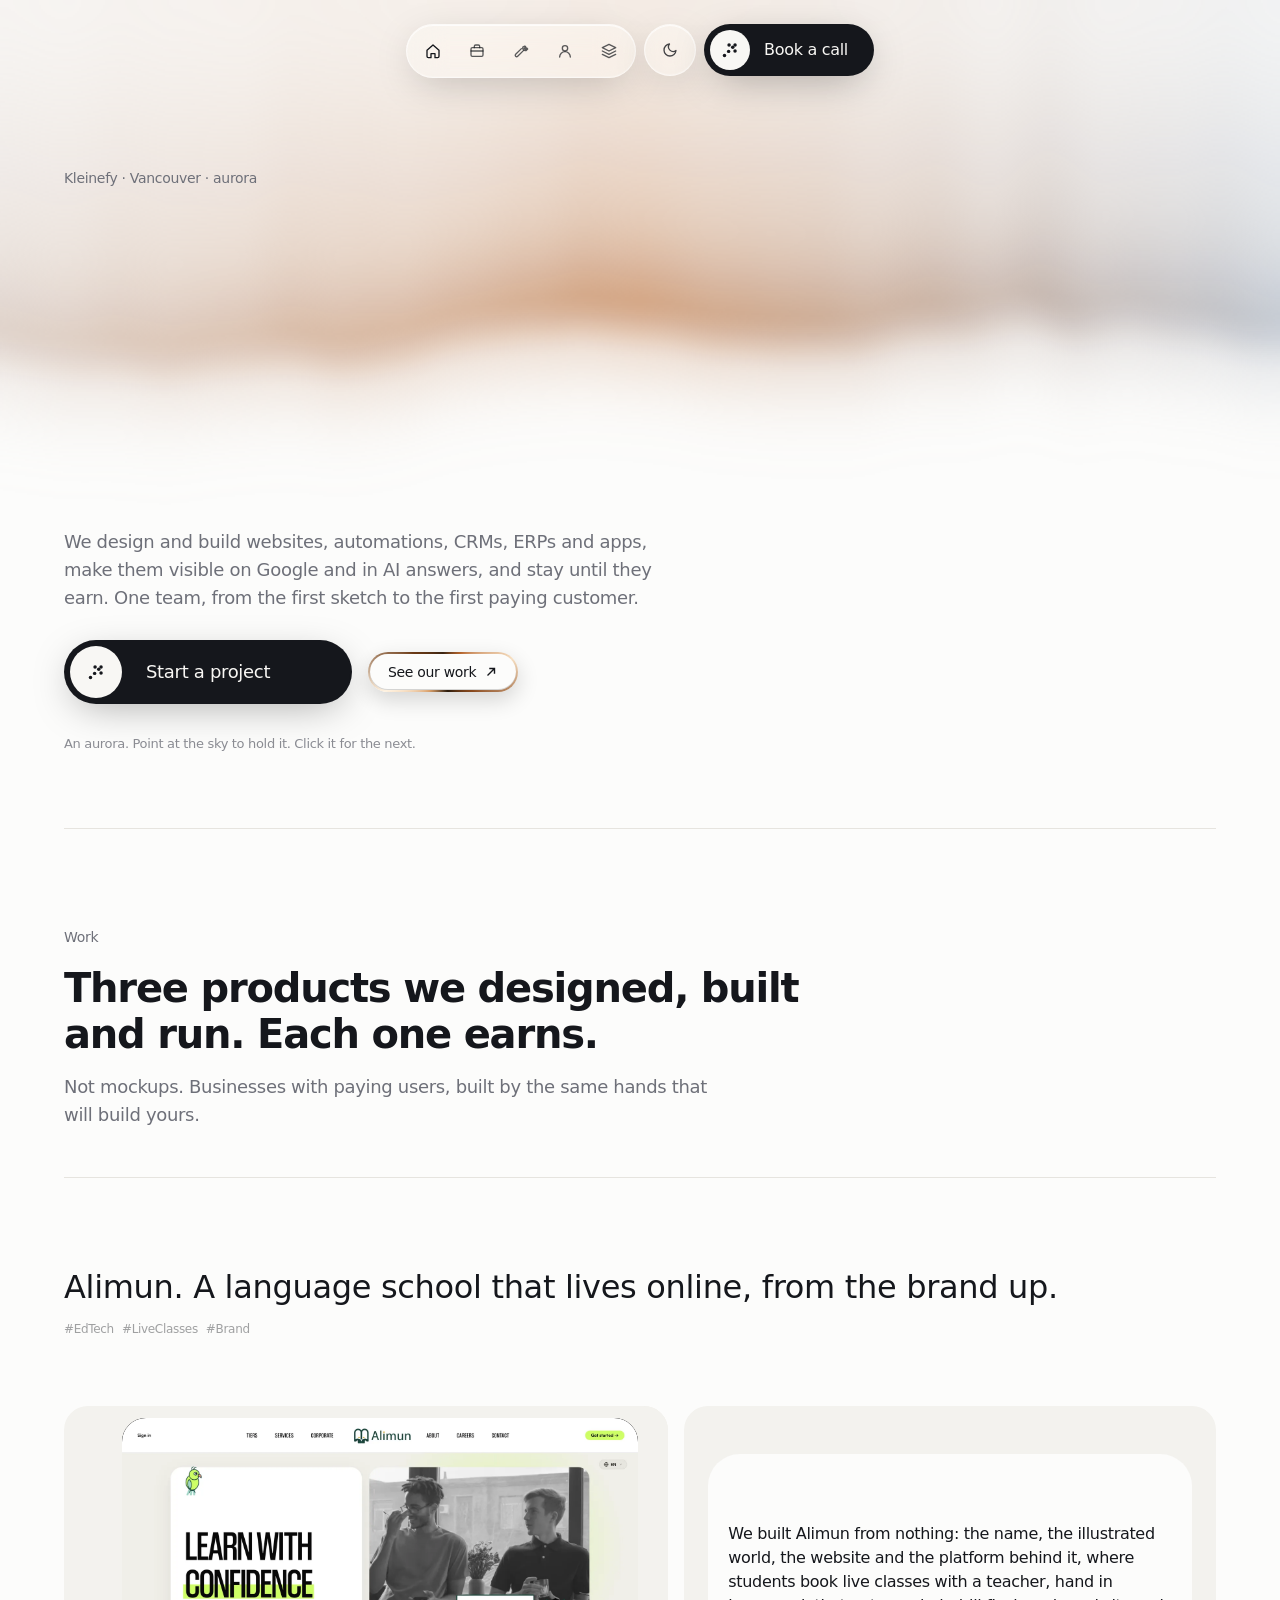
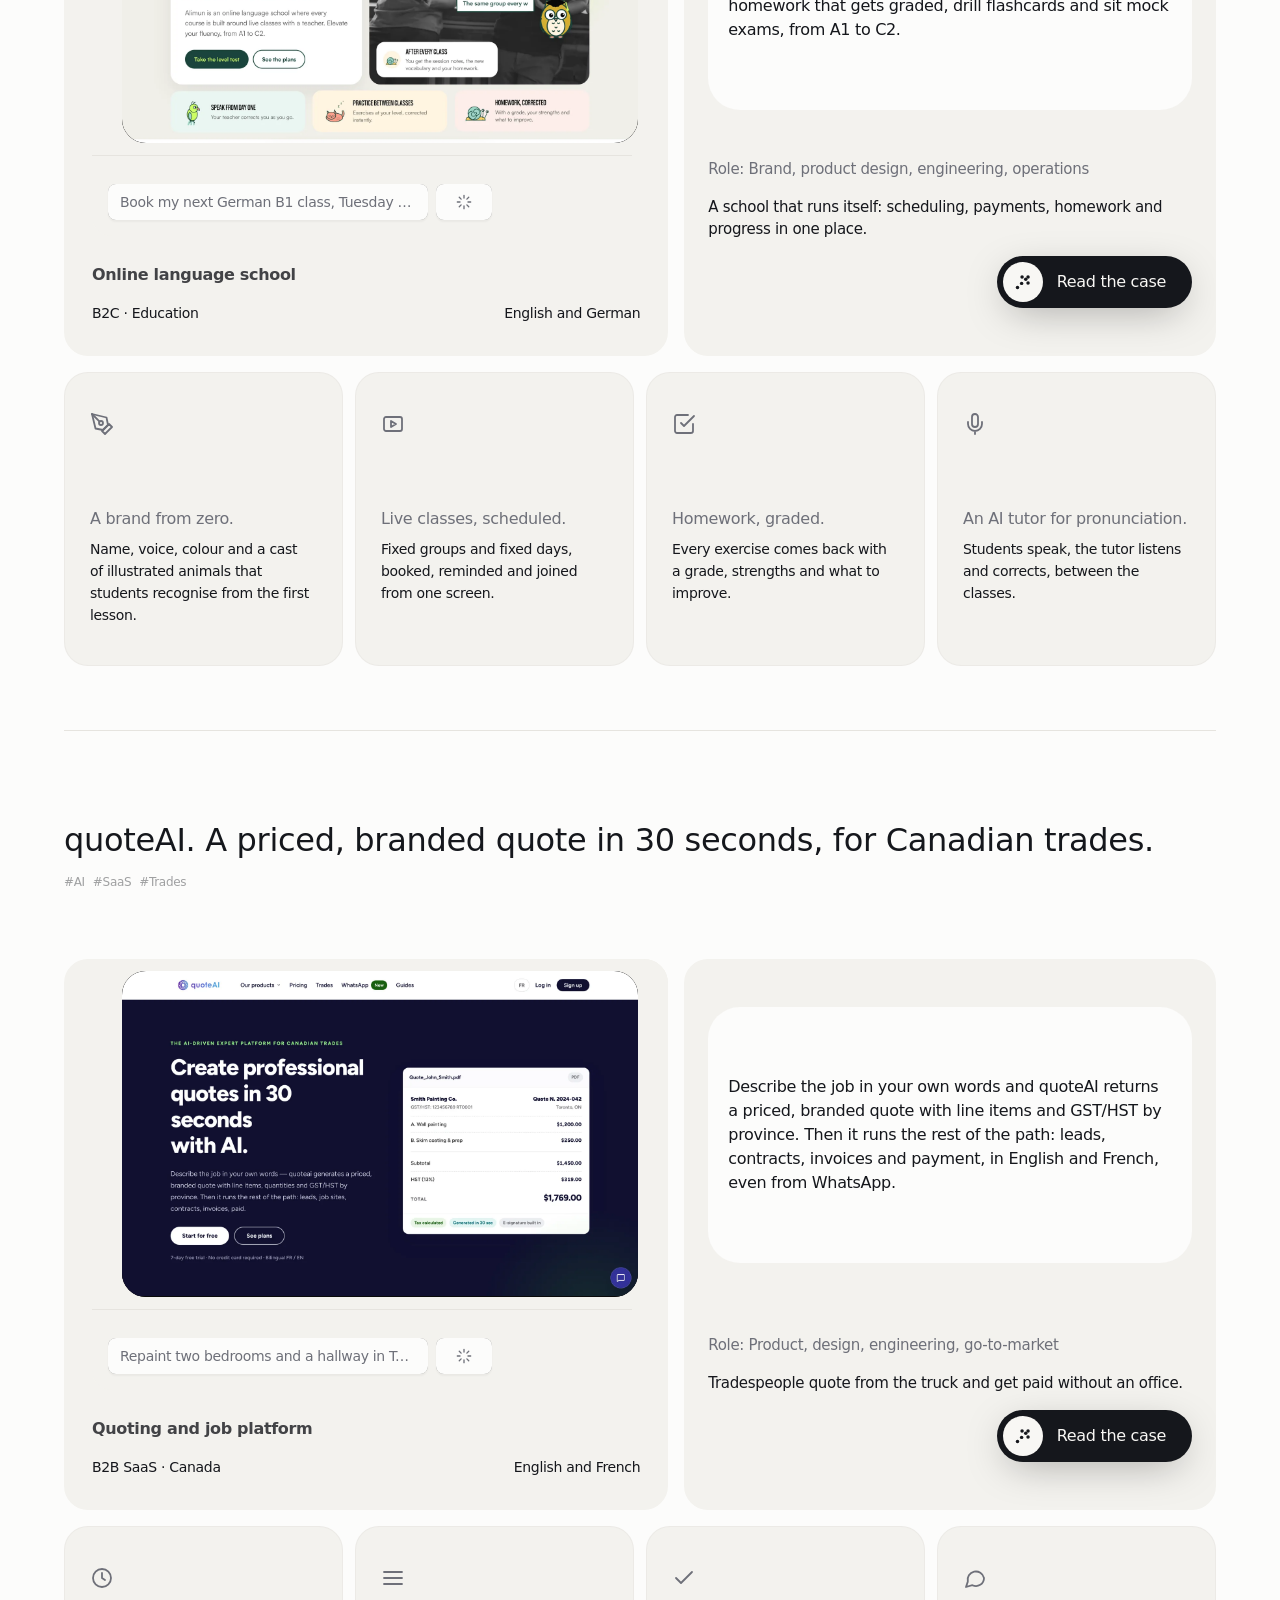
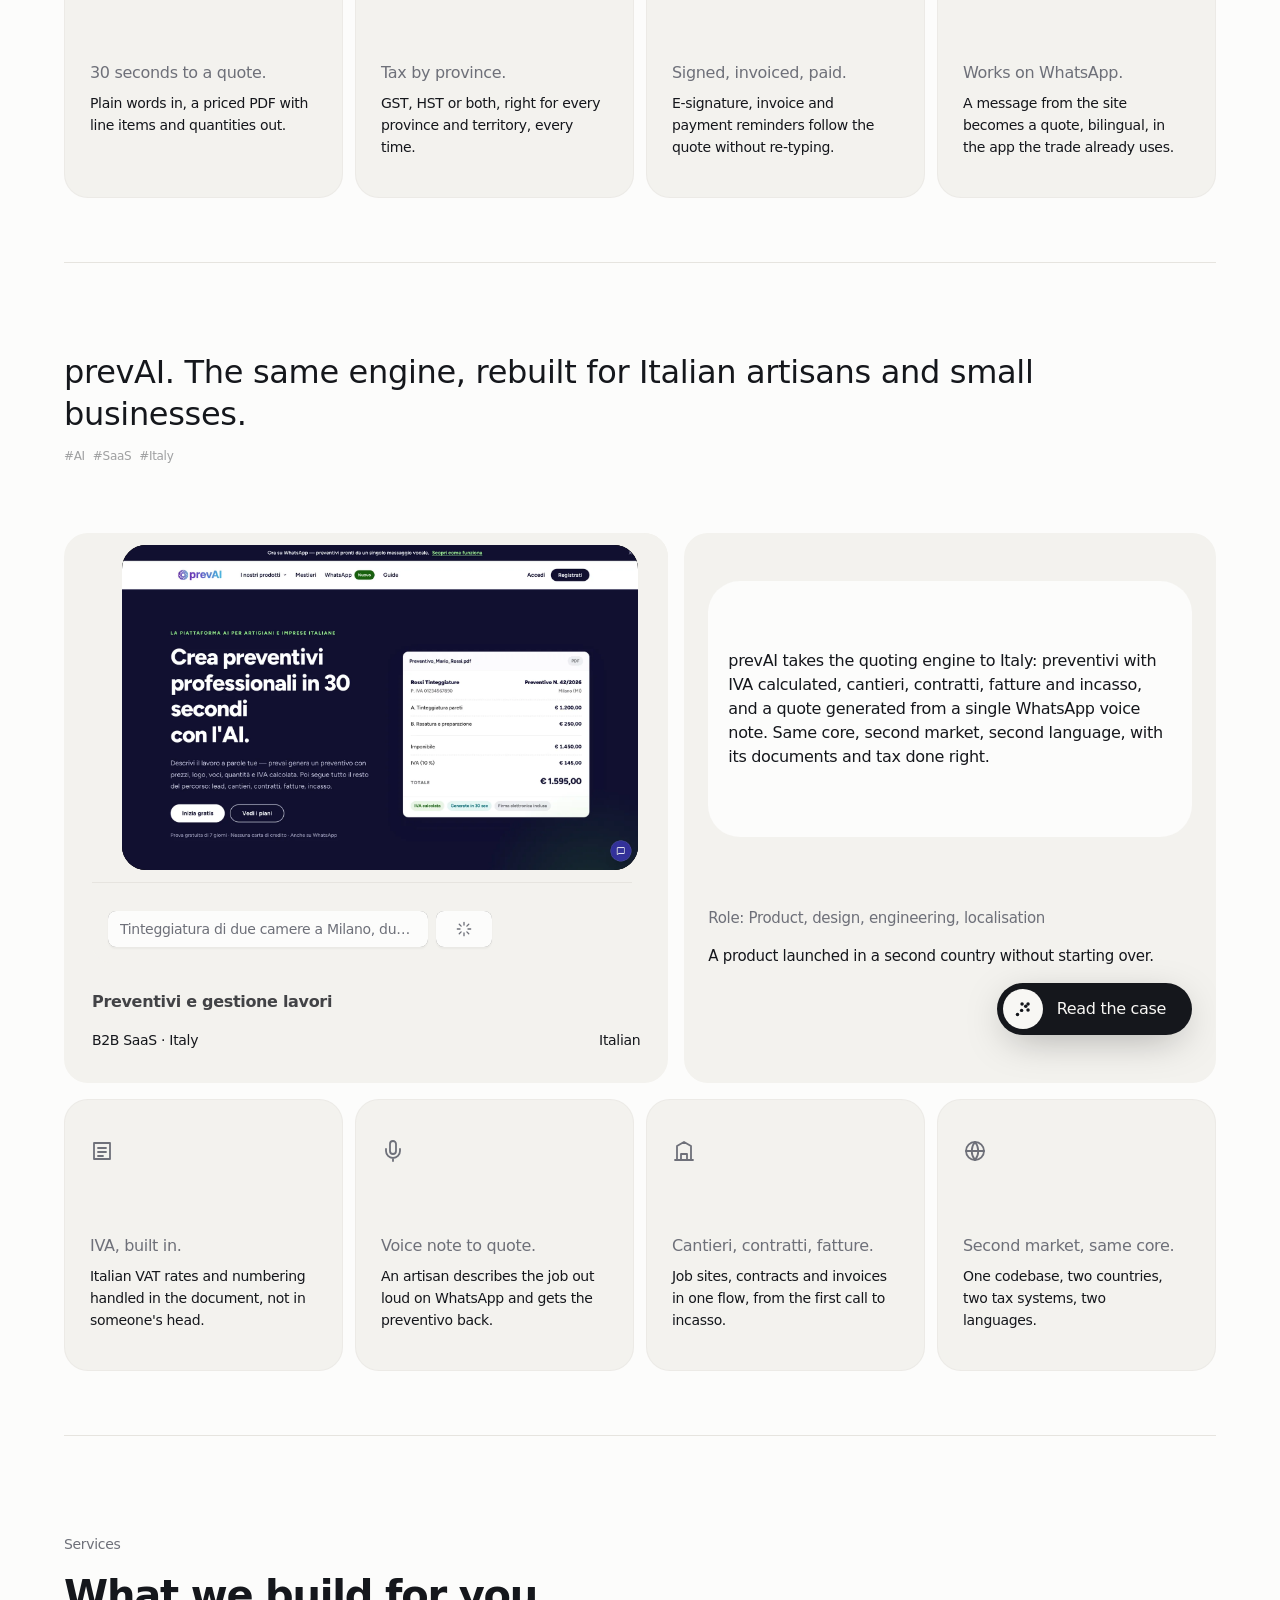
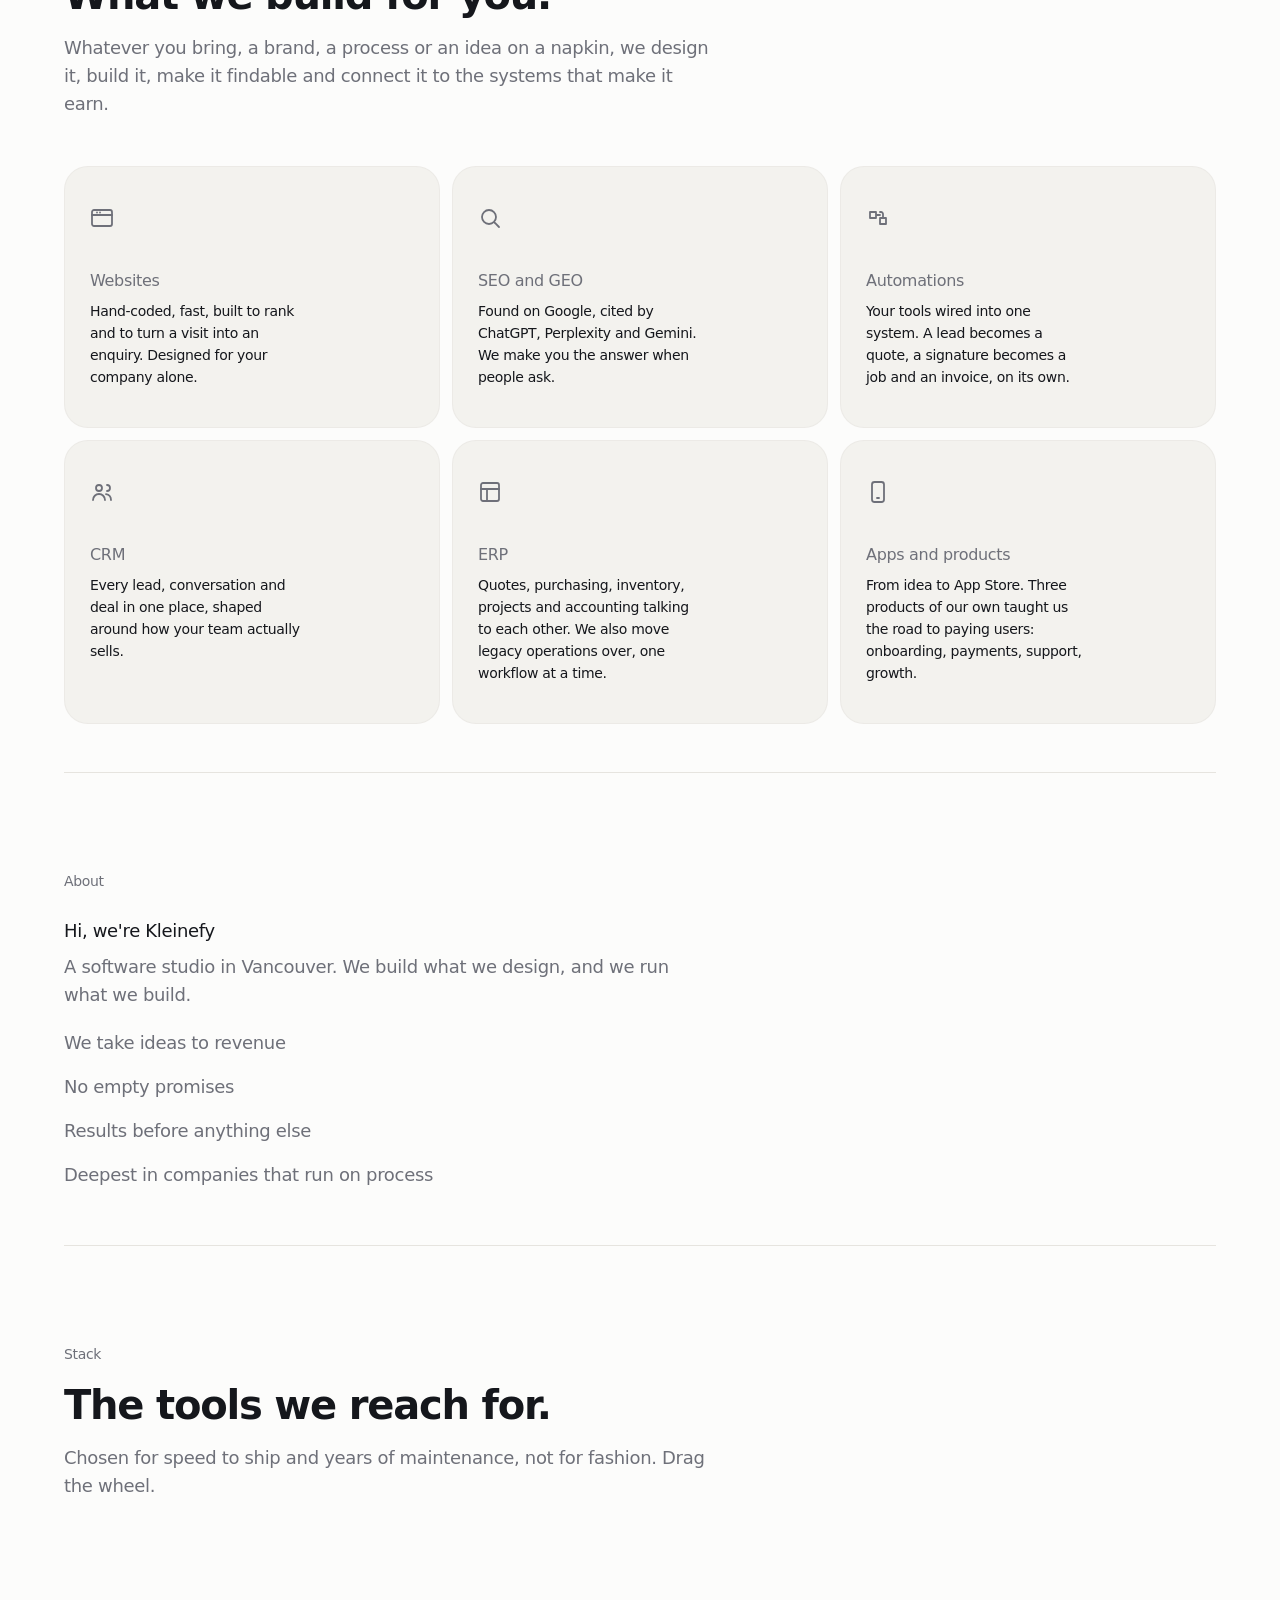
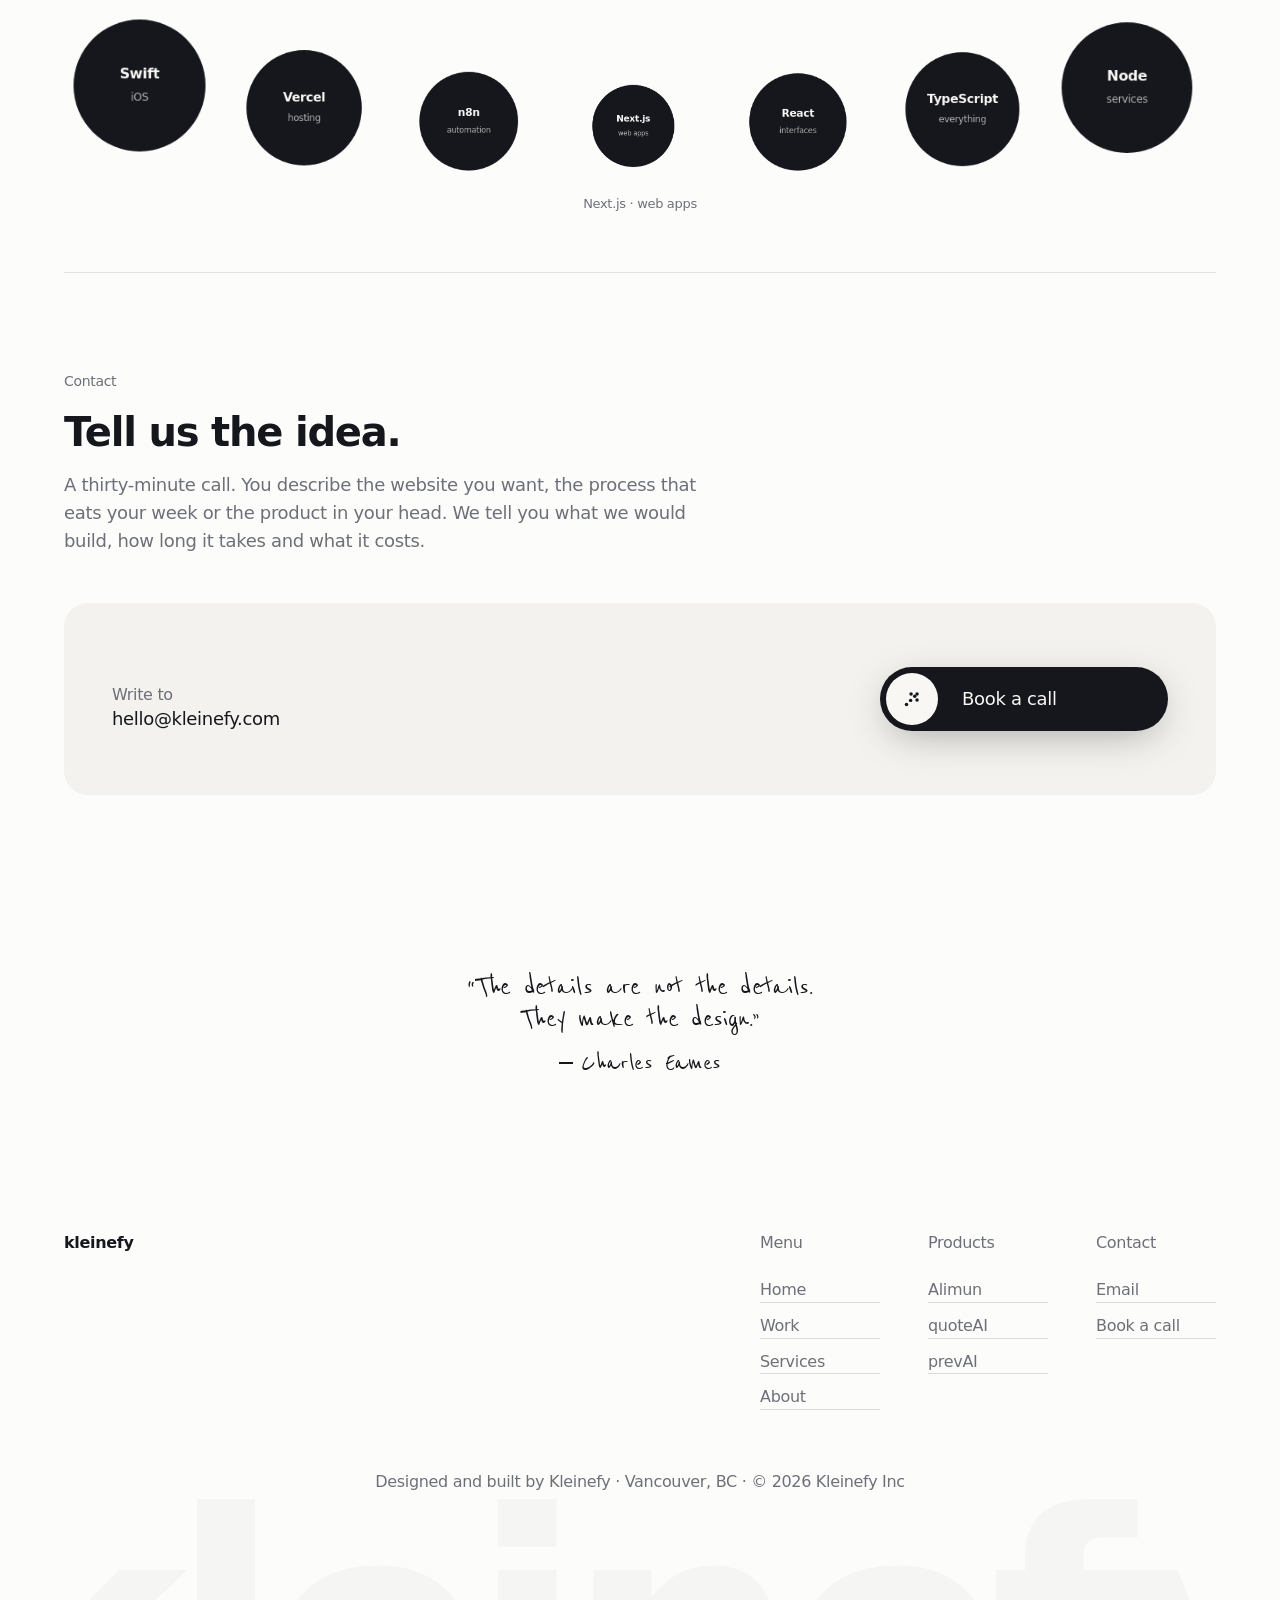
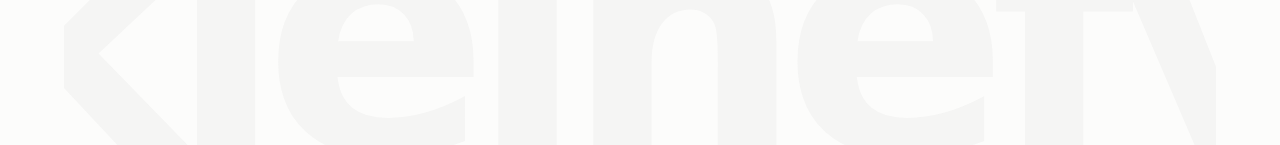
==== commit 397ed8a7: "Lighter scroll: no blur layers or filters, wider frame, hands removed Co-Authored-By: Claude Fable 5" ====
--- a/index.html
+++ b/index.html
@@ -24,8 +24,6 @@
 </head>
 <body>
 
-<div class="pblur" aria-hidden="true"><i></i><i></i><i></i><i></i><i></i><i></i></div>
-
 <header class="nav" id="nav">
   <nav class="bar glass" id="bar" aria-label="Primary">
     <button data-to="home" class="active"><svg viewBox="0 0 24 24" fill="none" stroke="currentColor" stroke-width="2" stroke-linecap="round" stroke-linejoin="round"><path d="M3 11l9-8 9 8v9a2 2 0 0 1-2 2h-4v-6H9v6H5a2 2 0 0 1-2-2z"/></svg><span class="lab"><span>Home</span></span></button>
@@ -90,7 +88,7 @@
 
 <section id="work">
   <div class="frame">
-    <div class="rule"><i></i><i></i></div>
+    <div class="rule"></div>
     <div class="sec">
       <p class="eyebrow">Work</p>
       <h2 class="h2">Three products we designed, built and run. Each one earns.</h2>
@@ -100,7 +98,7 @@
 
   <article class="show" aria-labelledby="t-alimun">
     <div class="frame">
-      <div class="rule"><i></i><i></i></div>
+      <div class="rule"></div>
       <header class="sec" style="padding-bottom:40px">
         <h3 id="t-alimun">Alimun. A language school that lives online, from the brand up.</h3>
         <ul class="tags"><li>#EdTech</li><li>#LiveClasses</li><li>#Brand</li></ul>
@@ -135,7 +133,7 @@
 
   <article class="show" aria-labelledby="t-quoteai">
     <div class="frame">
-      <div class="rule"><i></i><i></i></div>
+      <div class="rule"></div>
       <header class="sec" style="padding-bottom:40px">
         <h3 id="t-quoteai">quoteAI. A priced, branded quote in 30 seconds, for Canadian trades.</h3>
         <ul class="tags"><li>#AI</li><li>#SaaS</li><li>#Trades</li></ul>
@@ -170,7 +168,7 @@
 
   <article class="show" aria-labelledby="t-prevai">
     <div class="frame">
-      <div class="rule"><i></i><i></i></div>
+      <div class="rule"></div>
       <header class="sec" style="padding-bottom:40px">
         <h3 id="t-prevai">prevAI. The same engine, rebuilt for Italian artisans and small businesses.</h3>
         <ul class="tags"><li>#AI</li><li>#SaaS</li><li>#Italy</li></ul>
@@ -206,7 +204,7 @@
 
 <section id="services">
   <div class="frame">
-    <div class="rule"><i></i><i></i></div>
+    <div class="rule"></div>
     <div class="sec">
       <p class="eyebrow">Services</p>
       <h2 class="h2">What we build for you.</h2>
@@ -225,7 +223,7 @@
 
 <section id="about">
   <div class="frame">
-    <div class="rule"><i></i><i></i></div>
+    <div class="rule"></div>
     <div class="sec">
       <p class="eyebrow">About</p>
       <ul class="acc" id="acc">
@@ -241,7 +239,7 @@
 
 <section id="stack">
   <div class="frame">
-    <div class="rule"><i></i><i></i></div>
+    <div class="rule"></div>
     <div class="sec" style="padding-bottom:0">
       <p class="eyebrow">Stack</p>
       <h2 class="h2">The tools we reach for.</h2>
@@ -253,7 +251,7 @@
 
 <section id="contact" class="contact">
   <div class="frame">
-    <div class="rule"><i></i><i></i></div>
+    <div class="rule"></div>
     <div class="sec">
       <p class="eyebrow">Contact</p>
       <h2 class="h2">Tell us the idea.</h2>
@@ -270,7 +268,6 @@
 
 <footer>
   <div class="col">
-    <div class="ascii" id="ascii" aria-hidden="true"><canvas></canvas></div>
     <figure class="hw" id="hw" data-quote="The details are not the details. They make the design." data-by="Charles Eames"></figure>
     <div class="fl">
       <div class="row">
--- a/assets/site.css
+++ b/assets/site.css
@@ -28,7 +28,7 @@
   }
 }
 *{box-sizing:border-box}
-html{-webkit-text-size-adjust:100%;scroll-behavior:smooth}
+html{-webkit-text-size-adjust:100%}
 body{margin:0;background:var(--bg);color:var(--fg);font:400 16px/24px var(--sans);letter-spacing:-.02em;-webkit-font-smoothing:antialiased;overflow-x:clip;
   padding-left:max(16px,env(safe-area-inset-left,0px));padding-right:max(16px,env(safe-area-inset-right,0px))}
 body::before{content:"";position:fixed;inset:0 0 auto;height:env(safe-area-inset-top,0px);z-index:60;background:var(--bg)}
@@ -41,14 +41,11 @@
 .sr{position:absolute;width:1px;height:1px;overflow:hidden;clip:rect(0 0 0 0);white-space:nowrap}
 .mutedfg{color:var(--muted-fg)}
 
-/* progressive blur, top edge */
-.pblur{position:fixed;inset:0 0 auto;height:96px;z-index:40;pointer-events:none}
-.pblur i{position:absolute;inset:0}
 
 /* floating nav */
 .nav{position:fixed;inset:calc(env(safe-area-inset-top,0px) + 24px) 0 auto;z-index:50;display:flex;justify-content:center;gap:8px;pointer-events:none;padding-inline:8px}
 .nav>*{pointer-events:auto}
-.glass{background:var(--glass);border:1px solid var(--glass-border);backdrop-filter:blur(40px) saturate(2);-webkit-backdrop-filter:blur(40px) saturate(2);box-shadow:0 10px 40px -10px rgba(0,0,0,.25),inset 0 1px 0 rgba(255,255,255,.7),inset 0 -1px 0 rgba(255,255,255,.15)}
+.glass{background:var(--glass);border:1px solid var(--glass-border);backdrop-filter:blur(18px) saturate(1.5);-webkit-backdrop-filter:blur(18px) saturate(1.5);box-shadow:0 10px 40px -10px rgba(0,0,0,.25),inset 0 1px 0 rgba(255,255,255,.7),inset 0 -1px 0 rgba(255,255,255,.15)}
 .dark .glass,:root[data-theme="dark"] .glass{box-shadow:0 10px 40px -10px rgba(0,0,0,.6),inset 0 1px 0 rgba(255,255,255,.12),inset 0 -1px 0 rgba(255,255,255,.04)}
 .bar{display:inline-flex;align-items:center;gap:0;min-height:54px;padding:4px;border-radius:999px;max-width:100%;overflow:hidden}
 .bar button{position:relative;display:inline-flex;align-items:center;justify-content:center;height:44px;min-width:44px;padding:0 12px;border:0;background:transparent;border-radius:999px;color:color-mix(in srgb,var(--fg) 70%,transparent);cursor:pointer;transition:color .15s,background-color .15s,scale .15s}
@@ -116,7 +113,8 @@
 .rail a:hover b{opacity:1;translate:0 -50%}
 
 /* hero */
-.hero{position:relative;min-height:min(92vh,900px);display:flex;align-items:flex-end;overflow:clip;margin-inline:calc(-1*max(16px,env(safe-area-inset-left,0px))) calc(-1*max(16px,env(safe-area-inset-right,0px)));padding-inline:max(24px,env(safe-area-inset-left,0px)) max(24px,env(safe-area-inset-right,0px))}
+.hero{position:relative;min-height:min(92vh,900px);display:flex;align-items:flex-end;overflow:clip;margin-inline:calc(-1*max(clamp(24px,5vw,80px),env(safe-area-inset-left,0px))) calc(-1*max(clamp(24px,5vw,80px),env(safe-area-inset-right,0px)));padding-inline:max(clamp(24px,5vw,80px),env(safe-area-inset-left,0px)) max(clamp(24px,5vw,80px),env(safe-area-inset-right,0px))}
+body{padding-left:max(clamp(24px,5vw,80px),env(safe-area-inset-left,0px));padding-right:max(clamp(24px,5vw,80px),env(safe-area-inset-right,0px))}
 .sky{position:absolute;inset:0;pointer-events:none;-webkit-mask-image:linear-gradient(to bottom,#000 55%,transparent);mask-image:linear-gradient(to bottom,#000 55%,transparent)}
 .sky canvas{position:absolute;inset:0;width:100%;height:100%}
 #precip{z-index:2}
@@ -131,7 +129,7 @@
 @keyframes drift{from{translate:-25vw 0}to{translate:110vw 0}}
 .skyblue{position:absolute;inset:0;background:linear-gradient(to bottom,rgba(214,228,245,.9),rgba(214,228,245,0) 70%);opacity:0;transition:opacity 2.5s ease-in-out}
 .dark .skyblue,:root[data-theme="dark"] .skyblue{background:linear-gradient(to bottom,rgba(30,41,59,.5),transparent 70%)}
-.hero .wrap{position:relative;width:100%;max-width:1200px;margin:0 auto;padding:160px 0 72px;display:grid;gap:28px}
+.hero .wrap{position:relative;width:100%;max-width:1480px;margin:0 auto;padding:160px 0 72px;display:grid;gap:28px}
 .scene{font-size:14px;color:var(--muted-fg);min-height:20px}
 .vapor{font-size:clamp(34px,7.2vw,96px);line-height:1.02;font-weight:600;letter-spacing:-.035em;display:grid;min-height:2.1em}
 .vapor .ph{grid-area:1/1;visibility:hidden}
@@ -148,15 +146,15 @@
 .hint{font-size:13px;color:var(--muted-fg);opacity:.8}
 
 /* frame */
-.frame{position:relative;width:100%;max-width:1200px;margin:0 auto;border-inline:1px solid var(--hair)}
+.frame{position:relative;width:100%;max-width:1480px;margin:0 auto}
 .rule{position:relative;height:1px;pointer-events:none}
-.rule::before{content:"";position:absolute;top:0;left:-129px;right:-129px;height:1px;background:var(--hair)}
-.rule i{position:absolute;top:0;width:20px;height:20px;translate:-50% -50%;border-radius:50%;background:var(--bg);display:grid;place-items:center}
+.rule::before{content:"";position:absolute;top:0;left:0;right:0;height:1px;background:var(--border)}
+.rule i{display:none}
 .rule i::before,.rule i::after{content:"";position:absolute;background:var(--fg)}.rule i::before{width:7px;height:1px}.rule i::after{width:1px;height:7px}
 .rule i:last-child{left:100%}
 section{overflow-x:clip}
-.sec{padding:80px 24px 40px}
-@media(min-width:768px){.sec{padding:104px 48px 56px}}
+.sec{padding:72px 0 36px}
+@media(min-width:768px){.sec{padding:96px 0 48px}}
 .show .sec{padding-top:64px;padding-bottom:28px}
 @media(min-width:768px){.show .sec{padding-top:88px;padding-bottom:32px}}
 .eyebrow{font-size:14px;color:var(--muted-fg);margin-bottom:16px}
@@ -176,8 +174,7 @@
 .show h3{font-size:24px;line-height:32px;font-weight:500}
 @media(min-width:768px){.show h3{font-size:32px;line-height:42px}}
 .tags{display:flex;gap:8px;font-size:12px;line-height:42px;color:color-mix(in srgb,var(--fg) 40%,transparent)}
-.stage-grid{display:grid;grid-template-columns:minmax(0,1fr);gap:16px;padding:24px 16px}
-@media(min-width:768px){.stage-grid{padding:24px 28px 16px}}
+.stage-grid{display:grid;grid-template-columns:minmax(0,1fr);gap:16px;padding:16px 0}
 @media(min-width:1144px){.stage-grid{grid-template-columns:minmax(0,599fr) minmax(0,527fr)}}
 .stage{position:relative;display:flex;flex-direction:column;justify-content:space-between;gap:28px;border-radius:24px;background:var(--secondary);padding-bottom:32px;overflow:clip}
 .stage .inner{position:relative;margin-left:28px;border-bottom-left-radius:20px;background:var(--secondary)}
@@ -201,8 +198,7 @@
 .brief .sum{border-radius:32px;background:var(--bg);padding:68px 20px;font-size:16px;line-height:24px}
 .brief .foot{display:flex;flex-direction:column;align-items:flex-end;gap:16px;font-size:15px;line-height:22px}
 .brief .foot p{width:100%}
-.hl{display:grid;gap:12px;padding:0 16px 56px}
-@media(min-width:768px){.hl{padding:0 28px 72px}}
+.hl{display:grid;gap:12px;padding:0 0 64px}
 @media(min-width:576px){.hl{grid-template-columns:repeat(2,minmax(0,1fr))}}
 @media(min-width:1144px){.hl{grid-template-columns:repeat(4,minmax(0,1fr))}}
 .card{display:flex;flex-direction:column;gap:72px;border-radius:24px;border:1px solid color-mix(in srgb,var(--border) 50%,transparent);background:var(--secondary);padding:39px 25px;transition:translate .3s ease-out,background-color .3s,border-color .3s,box-shadow .3s}
@@ -213,8 +209,7 @@
 .card.tight{gap:40px}
 
 /* services grid */
-.svc{display:grid;gap:12px;padding:0 16px 48px}
-@media(min-width:768px){.svc{padding:0 28px 48px}}
+.svc{display:grid;gap:12px;padding:0 0 48px}
 @media(min-width:576px){.svc{grid-template-columns:repeat(2,minmax(0,1fr))}}
 @media(min-width:1024px){.svc{grid-template-columns:repeat(3,minmax(0,1fr))}}
 
@@ -226,15 +221,14 @@
 .cyl .cap{position:absolute;left:0;right:0;bottom:8px;text-align:center;font-size:13px;color:var(--muted-fg)}
 
 /* contact */
-.contact .box{margin:0 16px 48px;border-radius:24px;background:var(--secondary);padding:48px 24px;display:grid;gap:24px}
-@media(min-width:768px){.contact .box{margin:0 28px 48px;padding:64px 48px;grid-template-columns:minmax(0,1fr) auto;align-items:end}}
+.contact .box{margin:0 0 48px;border-radius:24px;background:var(--secondary);padding:48px 24px;display:grid;gap:24px}
+@media(min-width:768px){.contact .box{margin:0 0 48px;padding:64px 48px;grid-template-columns:minmax(0,1fr) auto;align-items:end}}
 .contact .mail{font-size:18px;user-select:all}
 
 /* footer */
-footer{overflow:clip;padding:72px 24px 0}
-footer .col{max-width:1200px;margin:0 auto;display:flex;flex-direction:column;align-items:center;gap:120px}
-.ascii{width:100%;height:clamp(220px,34vw,440px);position:relative;margin-bottom:-40px}
-.ascii canvas{position:absolute;inset:0;width:100%;height:100%}
+footer{overflow:clip;padding:96px 0 0}
+footer .col{max-width:1480px;margin:0 auto;display:flex;flex-direction:column;align-items:center;gap:96px}
+
 .hw{font-family:var(--hand);font-size:32px;line-height:32px;text-align:center;max-width:360px;display:flex;flex-direction:column;align-items:center;gap:12px;color:var(--fg)}
 .hw .tk{position:relative;display:inline-block}
 .hw .tk .ink{display:inline-block;clip-path:inset(0 100% 0 0)}
@@ -306,8 +300,8 @@
 .form.sent .ok{display:block}.form.sent .fields{display:none}
 
 /* case pages */
-.case-hero{padding:160px 24px 48px;display:grid;gap:28px}
-@media(min-width:768px){.case-hero{padding:180px 48px 64px}}
+.case-hero{padding:150px 0 40px;display:grid;gap:24px}
+@media(min-width:768px){.case-hero{padding:170px 0 56px}}
 .case-hero h1{font-size:clamp(34px,5vw,64px);line-height:1.05;font-weight:600;letter-spacing:-.035em;max-width:16em}
 .case-hero .meta{display:grid;grid-template-columns:repeat(2,minmax(0,1fr));gap:20px 32px;padding-top:28px;border-top:1px solid var(--hair);font-size:14px}
 @media(min-width:768px){.case-hero .meta{grid-template-columns:repeat(4,minmax(0,1fr))}}
@@ -316,47 +310,40 @@
 .screen{position:relative;border-radius:24px;overflow:clip;background:#0a0a0a}
 .screen img{width:100%;height:100%;object-fit:cover;object-position:top;display:block;transition:filter .9s ease-out .7s}
 .screen.media:not(.play) img{filter:grayscale(1)}
-.big{margin:0 16px;aspect-ratio:16/10}
-@media(min-width:768px){.big{margin:0 28px}}
-.shots{display:grid;gap:16px;padding:16px}
-@media(min-width:768px){.shots{grid-template-columns:minmax(0,2fr) minmax(0,1fr);padding:16px 28px 48px}}
+.big{margin:0;aspect-ratio:16/10}
+.shots{display:grid;gap:16px;padding:16px 0}
+@media(min-width:768px){.shots{grid-template-columns:minmax(0,2fr) minmax(0,1fr);padding:16px 0 48px}}
 .shots .screen:first-child{aspect-ratio:16/10}
 .shots .screen:last-child{aspect-ratio:9/16;max-height:100%}
 @media(max-width:767px){.shots .screen:last-child{aspect-ratio:16/10}}
-.two-col{display:grid;gap:16px 64px;padding:80px 24px 40px}
-@media(min-width:768px){.two-col{grid-template-columns:minmax(0,.8fr) minmax(0,1.2fr);padding:104px 48px 56px}}
+.two-col{display:grid;gap:16px 64px;padding:72px 0 36px}
+@media(min-width:768px){.two-col{grid-template-columns:minmax(0,.7fr) minmax(0,1.3fr);padding:96px 0 48px}}
 .two-col h2{font-size:clamp(26px,2.8vw,36px);line-height:1.15;font-weight:600;letter-spacing:-.03em}
 .two-col .txt{display:grid;gap:18px;font-size:18px;line-height:28px;color:var(--muted-fg);max-width:40em}
 .two-col .txt strong{color:var(--fg);font-weight:500}
 .tools{display:flex;flex-wrap:wrap;gap:8px}
 .tools span{padding:8px 14px;border-radius:999px;border:1px solid var(--border);font-size:14px}
-.nextcase{display:grid;gap:16px;padding:0 16px 48px}
-@media(min-width:768px){.nextcase{grid-template-columns:1fr 1fr;padding:0 28px 48px}}
+.nextcase{display:grid;gap:16px;padding:0 0 48px}
+@media(min-width:768px){.nextcase{grid-template-columns:1fr 1fr}}
 .nextcase a{display:flex;flex-direction:column;gap:12px;padding:28px;border-radius:24px;background:var(--secondary);transition:translate .3s ease-out,background .3s,box-shadow .3s}
 .nextcase a small{color:var(--muted-fg);font-size:14px}
 .nextcase a b{font-size:22px;font-weight:600;letter-spacing:-.03em}
 @media(hover:hover){.nextcase a:hover{translate:0 -4px;background:var(--bg);box-shadow:0 18px 40px -24px rgba(0,0,0,.35)}}
 
 /* reveals: everything rests visible; with JS on, it rises in as it enters, siblings a beat apart */
-.js .rv{opacity:0;translate:0 22px;filter:blur(6px);transition:opacity .9s var(--ease),translate 1s var(--ease),filter .9s var(--ease);transition-delay:calc(var(--i,0)*70ms)}
-.js .rv.on{opacity:1;translate:0;filter:none}
-.js .rv-l{opacity:0;translate:-28px 0;transition:opacity .9s var(--ease),translate 1s var(--ease)}
-.js .rv-r{opacity:0;translate:28px 0;transition:opacity .9s var(--ease),translate 1s var(--ease)}
+.js .rv{opacity:0;translate:0 16px;transition:opacity .6s var(--ease),translate .7s var(--ease);transition-delay:calc(var(--i,0)*50ms)}
+.js .rv.on{opacity:1;translate:0}
+.js .rv-l{opacity:0;translate:-20px 0;transition:opacity .6s var(--ease),translate .7s var(--ease)}
+.js .rv-r{opacity:0;translate:20px 0;transition:opacity .6s var(--ease),translate .7s var(--ease)}
 .js .rv-l.on,.js .rv-r.on{opacity:1;translate:0}
 /* the frame's rule draws itself from the centre, and its crosses turn into place */
 .js .rule::before{transform:scaleX(0);transition:transform 1.2s var(--ease)}
 .js .rule.on::before{transform:none}
-.js .rule i{opacity:0;rotate:-90deg;transition:opacity .4s .6s,rotate .8s var(--ease) .6s}
-.js .rule.on i{opacity:1;rotate:0deg}
-/* morph-in: a heading tightens out of a blur into liquid edges, once */
-.morph{filter:url(#morph-0)}
-@media(prefers-reduced-motion:reduce){.js .rv,.js .rv-l,.js .rv-r{opacity:1;translate:0;filter:none}.js .rule::before{transform:none}.js .rule i{opacity:1;rotate:0deg}.morph{filter:none}}
+@media(prefers-reduced-motion:reduce){.js .rv,.js .rv-l,.js .rv-r{opacity:1;translate:0;filter:none}.js .rule::before{transform:none}}
 
 /* inline video: a muted loop that fetches nothing until it is near, plays only in view */
 .media video,.screen video{position:absolute;inset:0;width:100%;height:100%;object-fit:cover;object-position:top;display:block;background:#0a0a0a}
 .media.vid,.screen.vid{position:relative}
-.media.vid::after,.screen.vid::after{content:"";position:absolute;inset:0;background:var(--secondary);opacity:1;transition:opacity .8s ease-out;pointer-events:none}
-.media.vid.ready::after,.screen.vid.ready::after{opacity:0}
 /* nav menu: the Work item opens a panel whose entries preview each product's clip */
 .nav{flex-wrap:wrap}
 .menu{position:absolute;top:calc(100% + 10px);left:50%;translate:-50% 0;width:min(760px,calc(100vw - 32px));display:none;grid-template-columns:minmax(0,240px) minmax(0,1fr);border-radius:22px;padding:8px;z-index:51;opacity:0;transition:opacity .25s var(--ease),translate .35s var(--ease)}
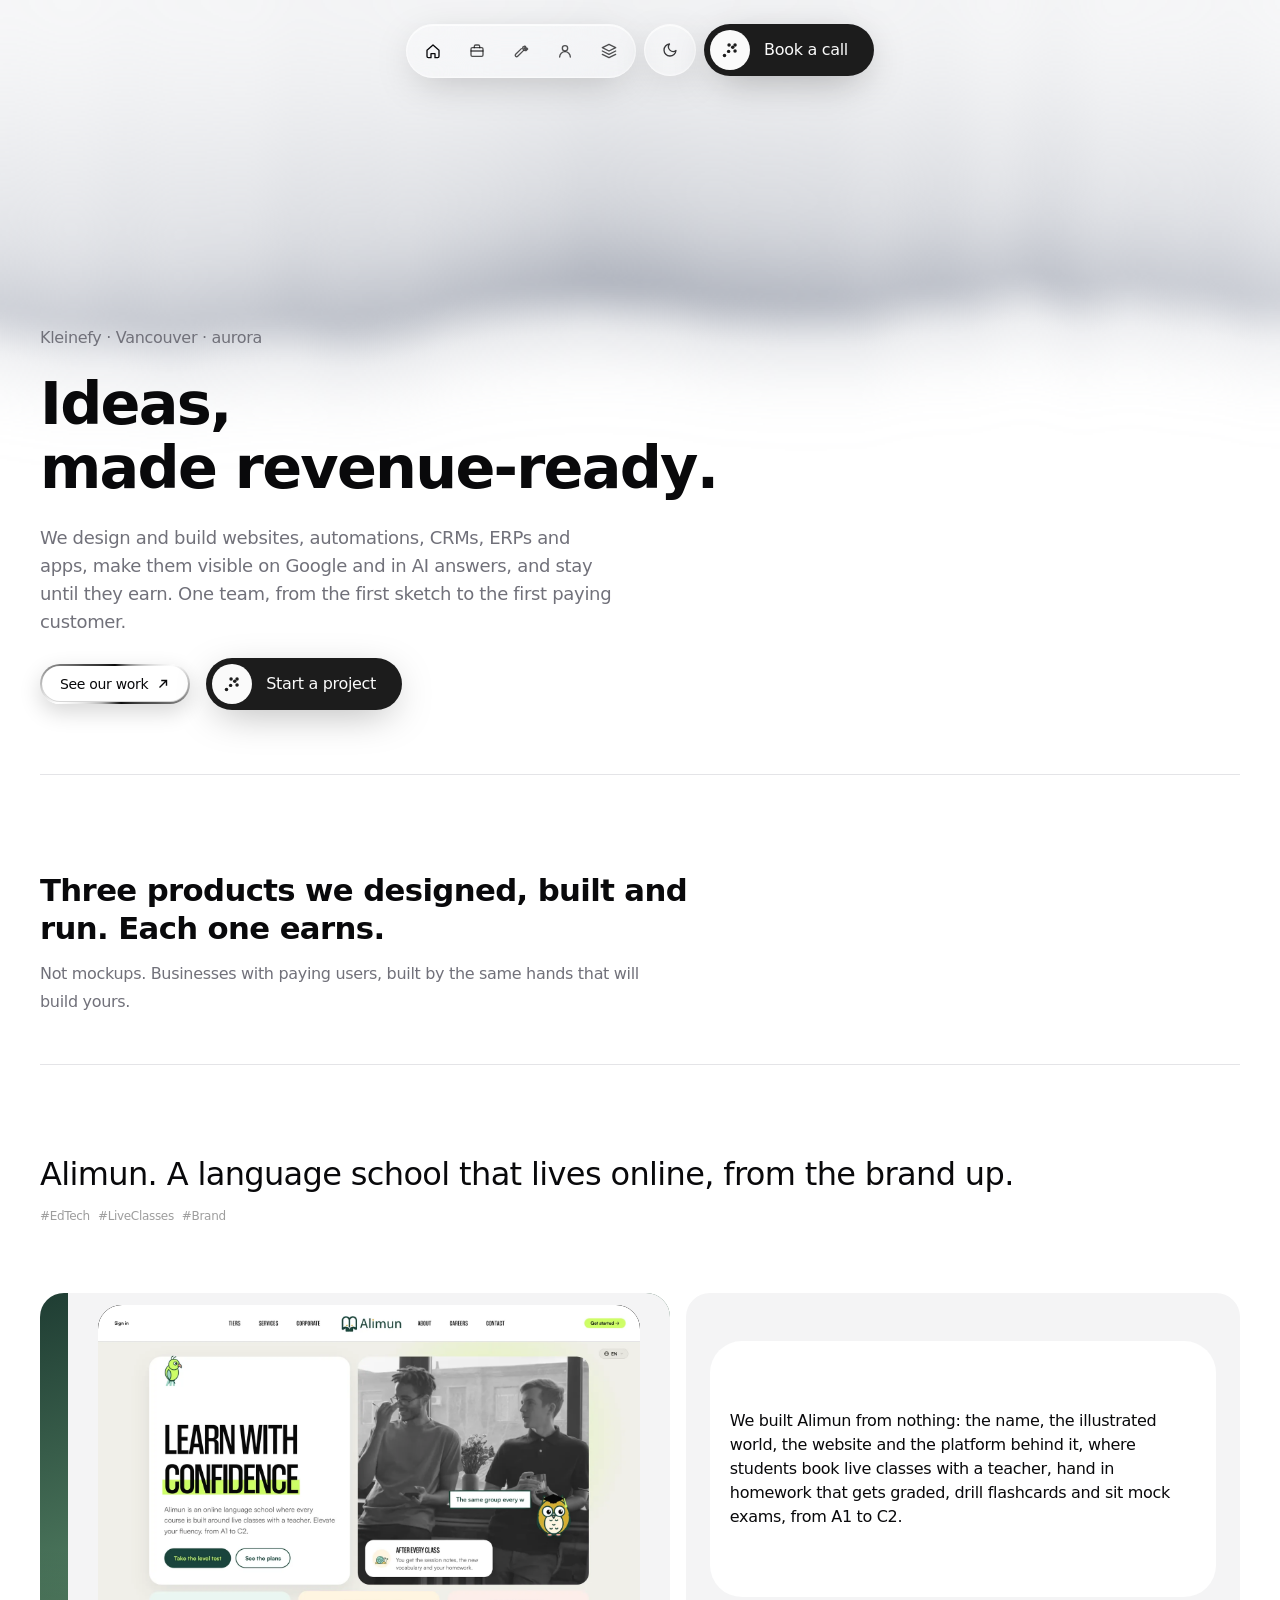
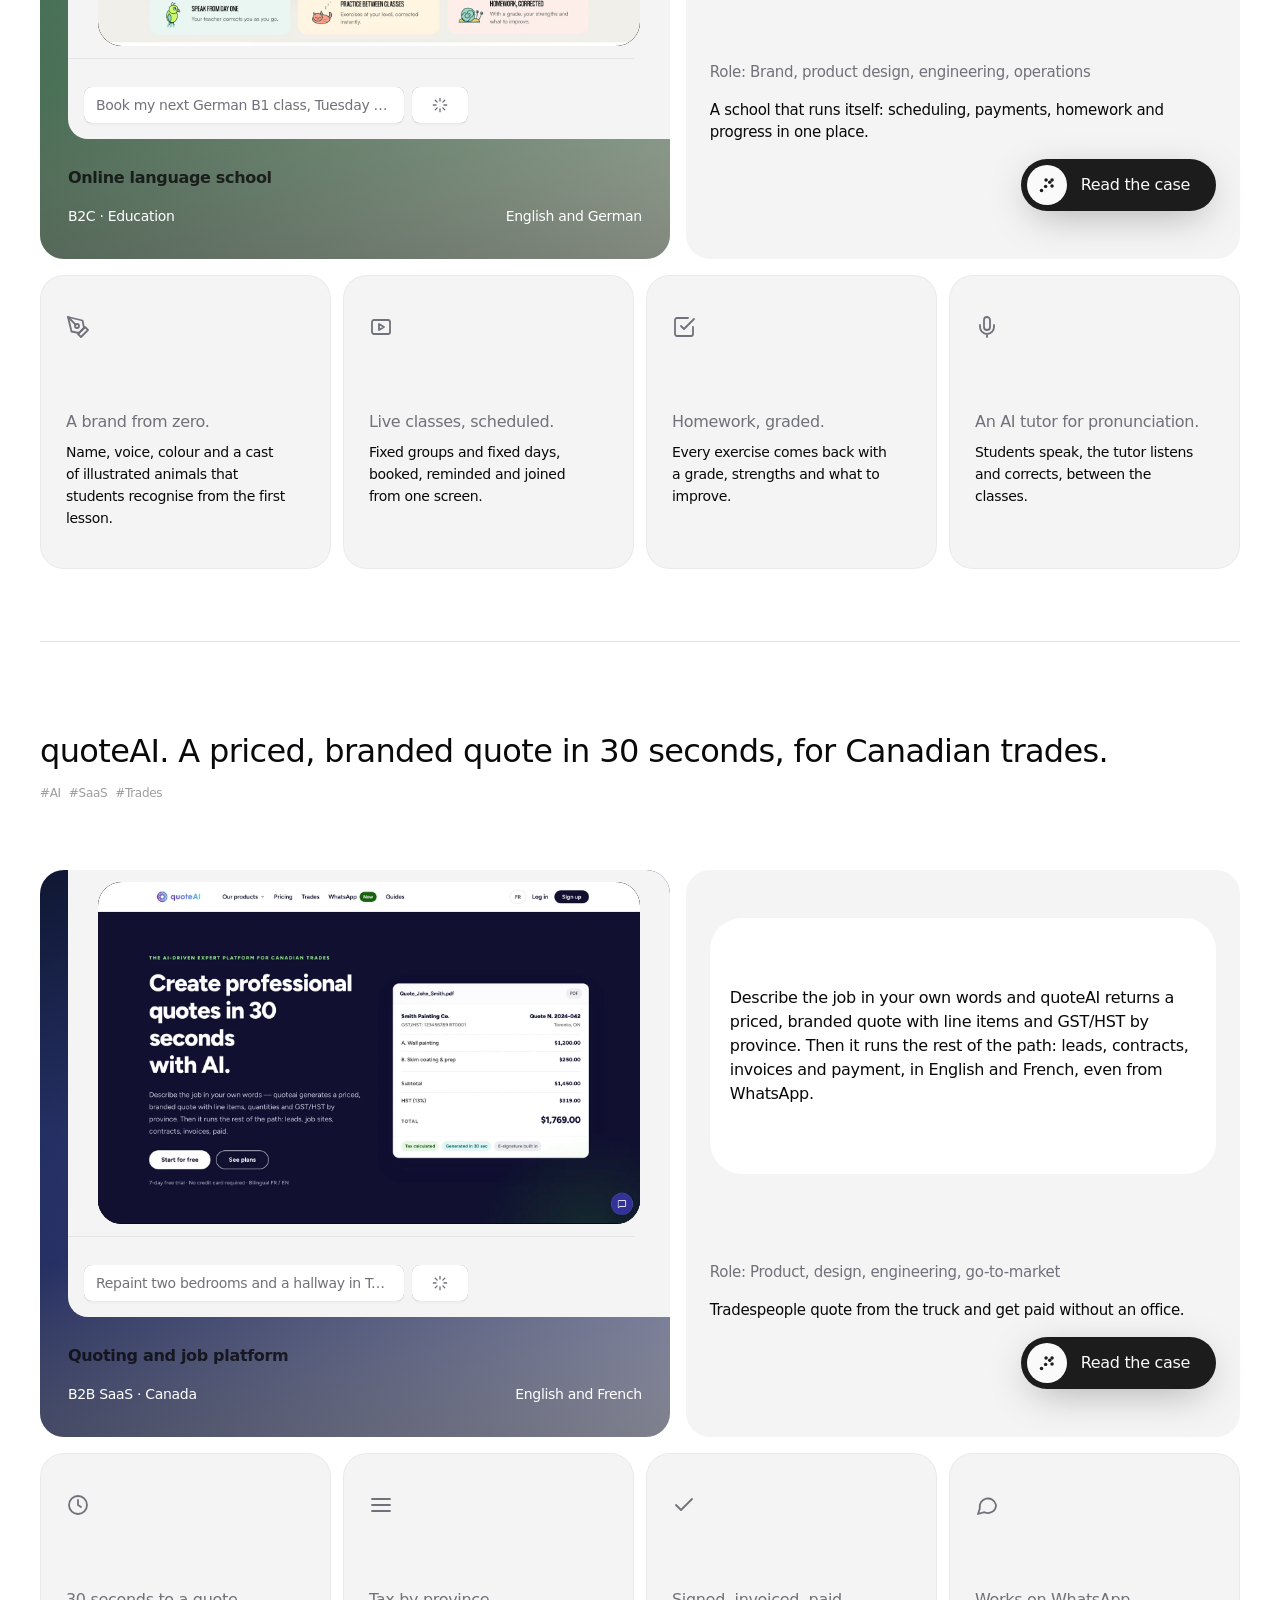
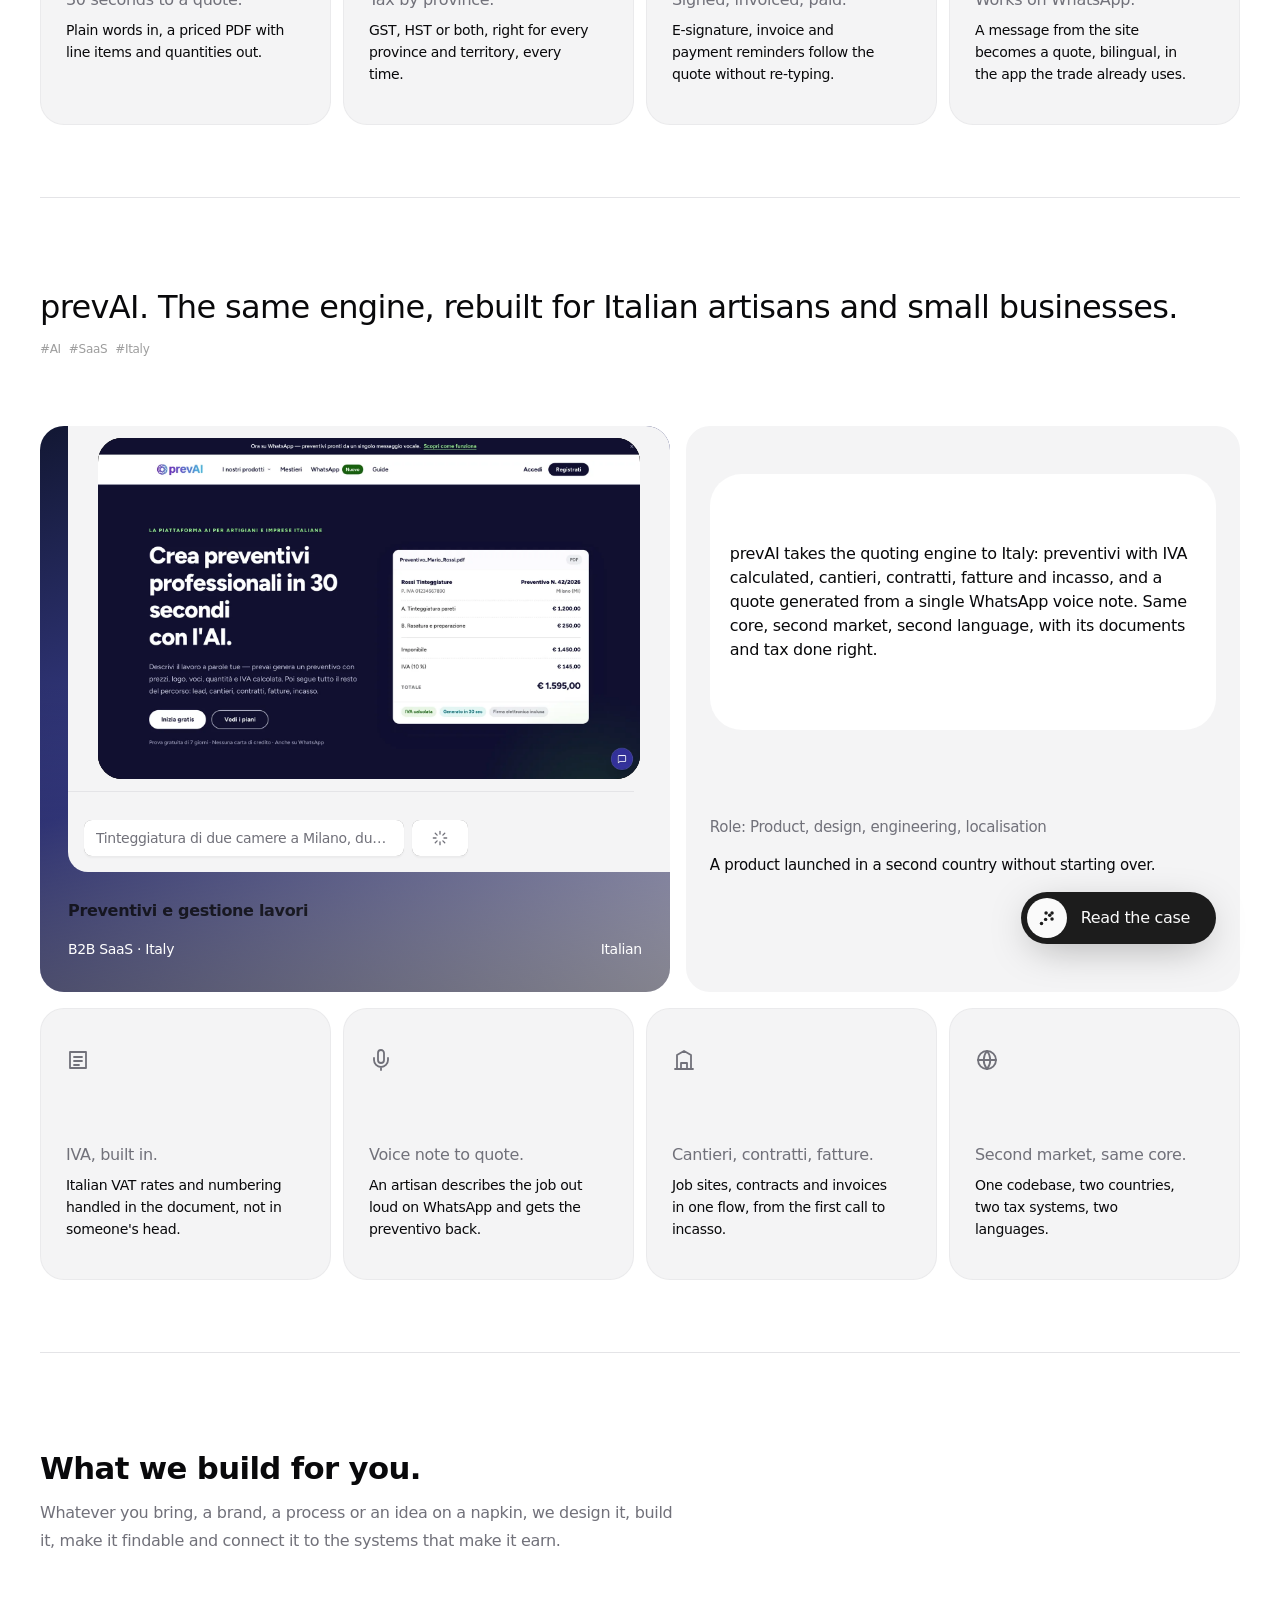
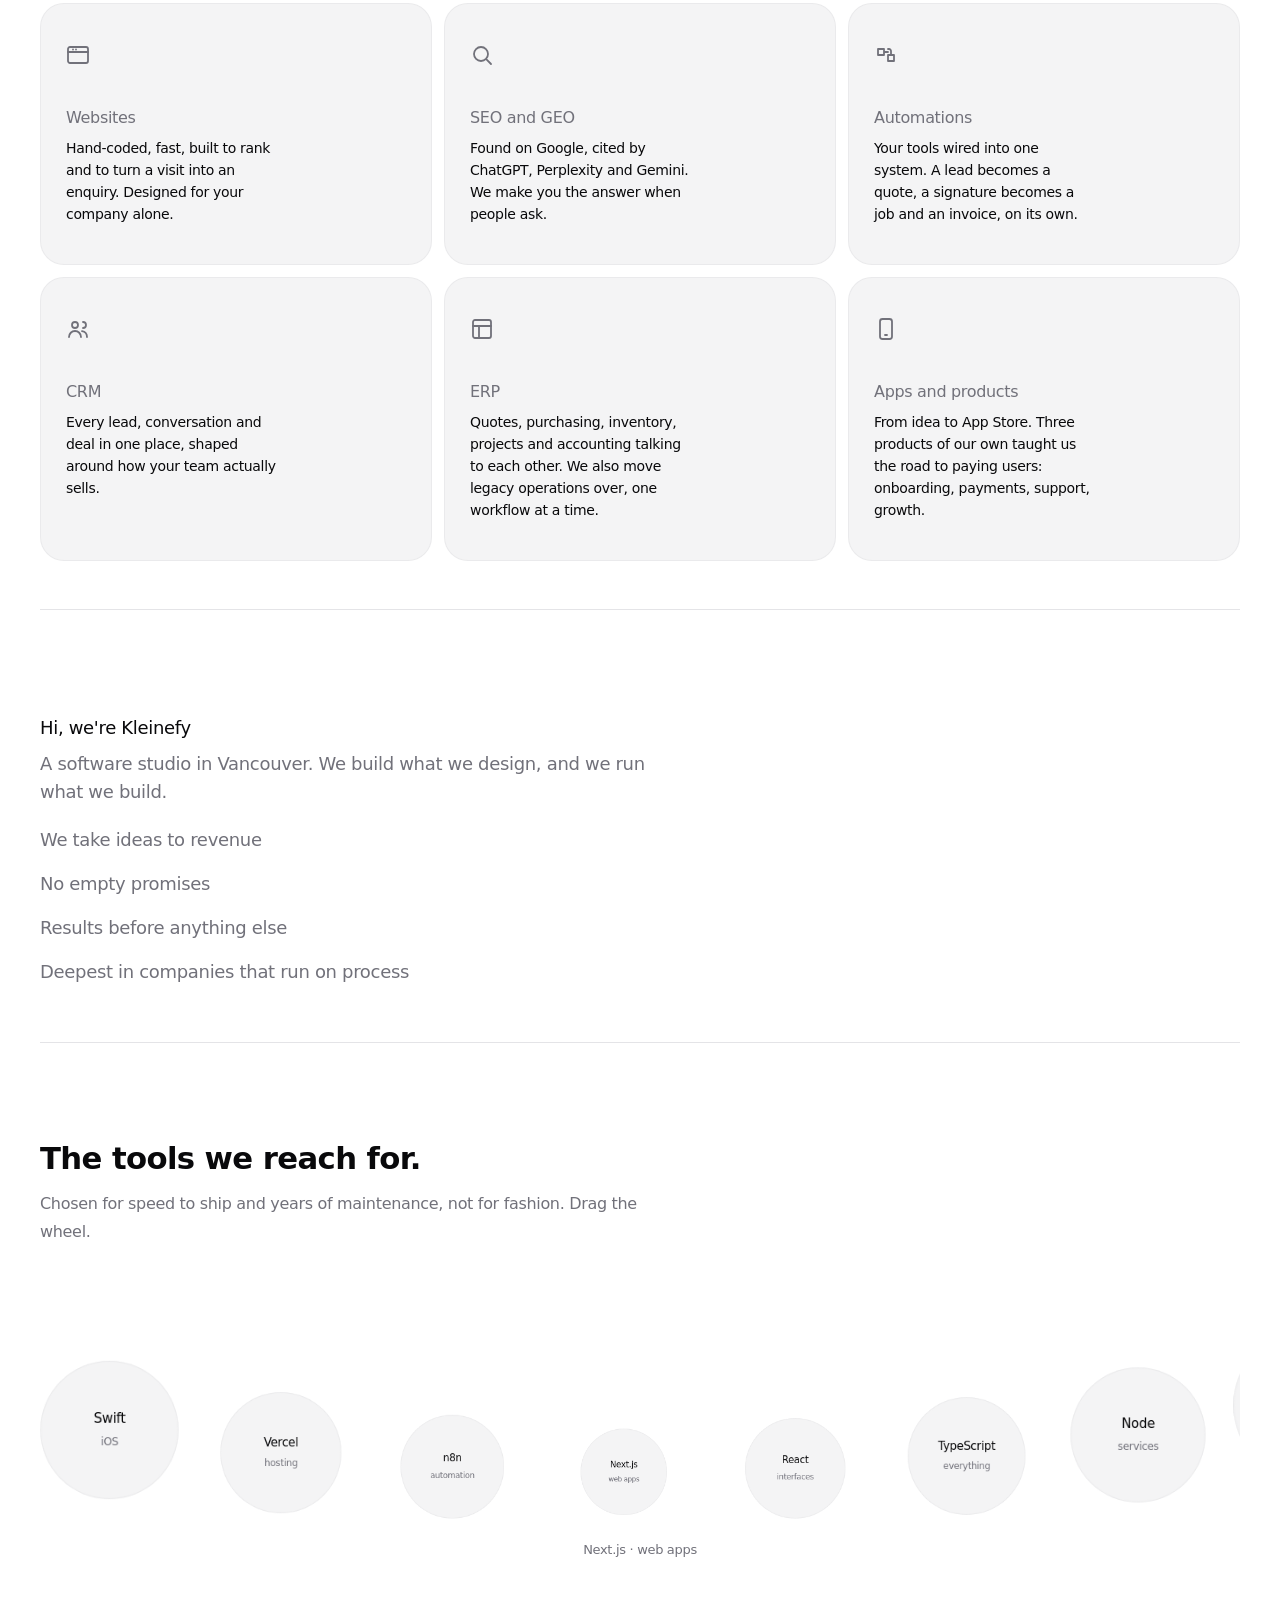
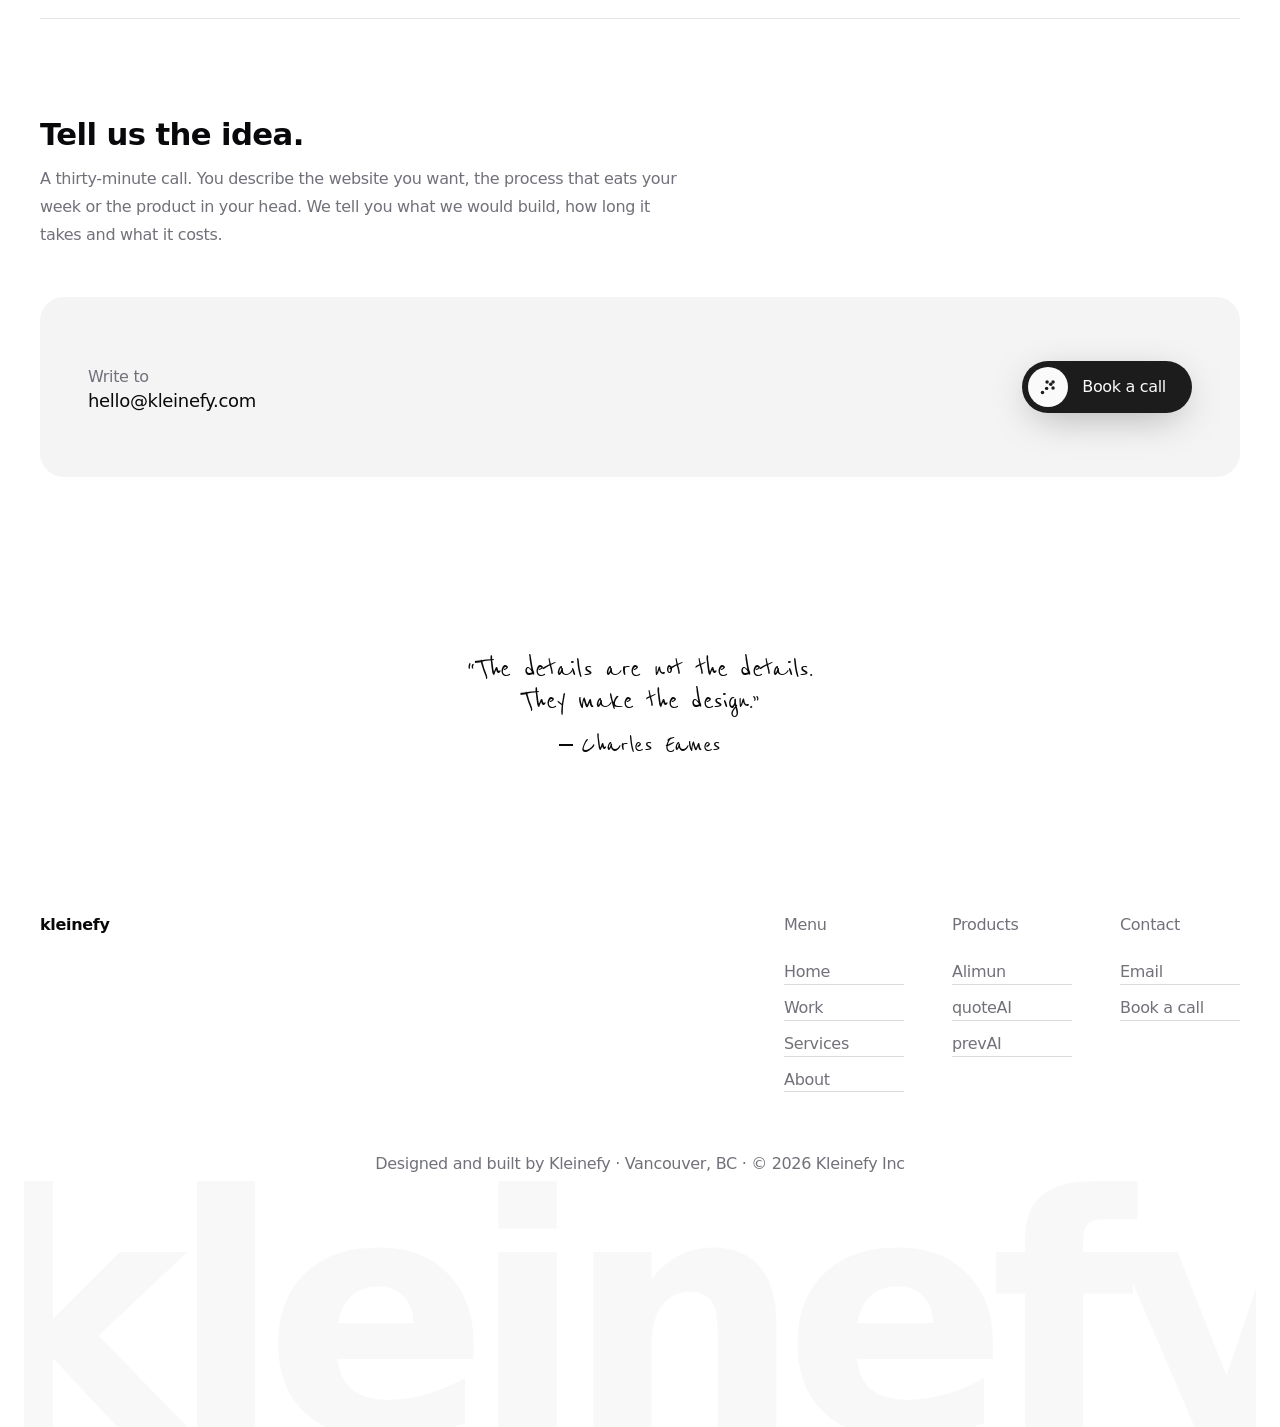
==== commit c61c5492: "Premium pass: white and zinc, his type scale, backdrops behind the stage cards, eyebrows removed Co-" ====
--- a/index.html
+++ b/index.html
@@ -76,7 +76,7 @@
     <h1 class="vapor" id="vapor" aria-label="Ideas, made revenue-ready. We take you to the next level. No empty promises. Results before anything else."></h1>
     <p class="lede">We design and build websites, automations, CRMs, ERPs and apps, make them visible on Google and in AI answers, and stay until they earn. One team, from the first sketch to the first paying customer.</p>
     <div class="acts">
-      <a class="xarrow tall" href="#contact" data-book>
+      <a class="xarrow" href="#contact" data-book style="order:2">
         <span class="chip" aria-hidden="true"><span class="one"><svg class="dc" viewBox="0 0 24 24"><circle cx="6" cy="18" r="1.9"/><circle cx="10.5" cy="13.5" r="1.9"/><circle cx="15" cy="9" r="1.9"/><circle cx="17.5" cy="6.5" r="1.9"/><circle cx="11" cy="6.5" r="1.9"/><circle cx="17.5" cy="13" r="1.9"/></svg></span><span class="trail"><svg class="dc" style="--o:1" viewBox="0 0 24 24"><circle cx="6" cy="18" r="1.9"/><circle cx="10.5" cy="13.5" r="1.9"/><circle cx="15" cy="9" r="1.9"/><circle cx="17.5" cy="6.5" r="1.9"/><circle cx="11" cy="6.5" r="1.9"/><circle cx="17.5" cy="13" r="1.9"/></svg><svg class="dc" style="--o:.75" viewBox="0 0 24 24"><circle cx="6" cy="18" r="1.9"/><circle cx="10.5" cy="13.5" r="1.9"/><circle cx="15" cy="9" r="1.9"/><circle cx="17.5" cy="6.5" r="1.9"/><circle cx="11" cy="6.5" r="1.9"/><circle cx="17.5" cy="13" r="1.9"/></svg><svg class="dc" style="--o:.5" viewBox="0 0 24 24"><circle cx="6" cy="18" r="1.9"/><circle cx="10.5" cy="13.5" r="1.9"/><circle cx="15" cy="9" r="1.9"/><circle cx="17.5" cy="6.5" r="1.9"/><circle cx="11" cy="6.5" r="1.9"/><circle cx="17.5" cy="13" r="1.9"/></svg><svg class="dc" style="--o:.3" viewBox="0 0 24 24"><circle cx="6" cy="18" r="1.9"/><circle cx="10.5" cy="13.5" r="1.9"/><circle cx="15" cy="9" r="1.9"/><circle cx="17.5" cy="6.5" r="1.9"/><circle cx="11" cy="6.5" r="1.9"/><circle cx="17.5" cy="13" r="1.9"/></svg><svg class="dc" style="--o:.15" viewBox="0 0 24 24"><circle cx="6" cy="18" r="1.9"/><circle cx="10.5" cy="13.5" r="1.9"/><circle cx="15" cy="9" r="1.9"/><circle cx="17.5" cy="6.5" r="1.9"/><circle cx="11" cy="6.5" r="1.9"/><circle cx="17.5" cy="13" r="1.9"/></svg></span></span>
         <span class="txt">Start a project</span>
       </a>
@@ -90,7 +90,6 @@
   <div class="frame">
     <div class="rule"></div>
     <div class="sec">
-      <p class="eyebrow">Work</p>
       <h2 class="h2">Three products we designed, built and run. Each one earns.</h2>
       <p class="lead">Not mockups. Businesses with paying users, built by the same hands that will build yours.</p>
     </div>
@@ -106,7 +105,7 @@
     </div>
     <div class="frame">
       <div class="stage-grid">
-        <div class="stage">
+        <div class="stage" style="--bd:linear-gradient(160deg,#1f3d33,#5b8a6a 50%,#dfe9d8)">
           <div class="inner">
             <div class="media vid" data-video><video muted playsinline loop preload="none" poster="assets/alimun-desktop.webp" data-mp4="assets/alimun.mp4" data-webm="assets/alimun.webm" aria-label="The Alimun website"></video></div>
             <div class="prompt"><p><span>Book my next German B1 class, Tuesday at 18:00</span></p><b aria-hidden="true"><svg viewBox="0 0 24 24" fill="none" stroke="currentColor" stroke-width="2" stroke-linecap="round"><path d="M12 2v4M12 18v4M4.9 4.9l2.8 2.8M16.3 16.3l2.8 2.8M2 12h4M18 12h4M4.9 19.1l2.8-2.8M16.3 7.7l2.8-2.8"/></svg></b></div>
@@ -141,7 +140,7 @@
     </div>
     <div class="frame">
       <div class="stage-grid">
-        <div class="stage">
+        <div class="stage" style="--bd:linear-gradient(160deg,#0f1733,#2f3b7a 50%,#d9dcf2)">
           <div class="inner">
             <div class="media vid" data-video><video muted playsinline loop preload="none" poster="assets/quoteai-desktop.webp" data-mp4="assets/quoteai.mp4" data-webm="assets/quoteai.webm" aria-label="The quoteAI website"></video></div>
             <div class="prompt"><p><span>Repaint two bedrooms and a hallway in Toronto, two coats</span></p><b aria-hidden="true"><svg viewBox="0 0 24 24" fill="none" stroke="currentColor" stroke-width="2" stroke-linecap="round"><path d="M12 2v4M12 18v4M4.9 4.9l2.8 2.8M16.3 16.3l2.8 2.8M2 12h4M18 12h4M4.9 19.1l2.8-2.8M16.3 7.7l2.8-2.8"/></svg></b></div>
@@ -176,7 +175,7 @@
     </div>
     <div class="frame">
       <div class="stage-grid">
-        <div class="stage">
+        <div class="stage" style="--bd:linear-gradient(160deg,#121733,#3a3f8f 50%,#e3e2f4)">
           <div class="inner">
             <div class="media vid" data-video><video muted playsinline loop preload="none" poster="assets/prevai-desktop.webp" data-mp4="assets/prevai.mp4" data-webm="assets/prevai.webm" aria-label="The prevAI website"></video></div>
             <div class="prompt"><p><span>Tinteggiatura di due camere a Milano, due mani</span></p><b aria-hidden="true"><svg viewBox="0 0 24 24" fill="none" stroke="currentColor" stroke-width="2" stroke-linecap="round"><path d="M12 2v4M12 18v4M4.9 4.9l2.8 2.8M16.3 16.3l2.8 2.8M2 12h4M18 12h4M4.9 19.1l2.8-2.8M16.3 7.7l2.8-2.8"/></svg></b></div>
@@ -206,7 +205,6 @@
   <div class="frame">
     <div class="rule"></div>
     <div class="sec">
-      <p class="eyebrow">Services</p>
       <h2 class="h2">What we build for you.</h2>
       <p class="lead">Whatever you bring, a brand, a process or an idea on a napkin, we design it, build it, make it findable and connect it to the systems that make it earn.</p>
     </div>
@@ -225,7 +223,6 @@
   <div class="frame">
     <div class="rule"></div>
     <div class="sec">
-      <p class="eyebrow">About</p>
       <ul class="acc" id="acc">
         <li class="open"><button type="button" aria-expanded="true">Hi, we're Kleinefy</button><div><p><span>A software studio in Vancouver. We build what we design, and we run what we build.</span></p></div></li>
         <li><button type="button" aria-expanded="false">We take ideas to revenue</button><div><p><span>Brand, product, payments, search presence and the operations behind it. We stop when it earns, not when it ships.</span></p></div></li>
@@ -241,7 +238,6 @@
   <div class="frame">
     <div class="rule"></div>
     <div class="sec" style="padding-bottom:0">
-      <p class="eyebrow">Stack</p>
       <h2 class="h2">The tools we reach for.</h2>
       <p class="lead">Chosen for speed to ship and years of maintenance, not for fashion. Drag the wheel.</p>
     </div>
@@ -253,13 +249,12 @@
   <div class="frame">
     <div class="rule"></div>
     <div class="sec">
-      <p class="eyebrow">Contact</p>
       <h2 class="h2">Tell us the idea.</h2>
       <p class="lead">A thirty-minute call. You describe the website you want, the process that eats your week or the product in your head. We tell you what we would build, how long it takes and what it costs.</p>
     </div>
     <div class="box">
       <div><p class="mutedfg">Write to</p><p class="mail">hello@kleinefy.com</p></div>
-      <a class="xarrow tall" href="#contact" data-book><span class="chip" aria-hidden="true"><span class="one"><svg class="dc" viewBox="0 0 24 24"><circle cx="6" cy="18" r="1.9"/><circle cx="10.5" cy="13.5" r="1.9"/><circle cx="15" cy="9" r="1.9"/><circle cx="17.5" cy="6.5" r="1.9"/><circle cx="11" cy="6.5" r="1.9"/><circle cx="17.5" cy="13" r="1.9"/></svg></span><span class="trail"><svg class="dc" style="--o:1" viewBox="0 0 24 24"><circle cx="6" cy="18" r="1.9"/><circle cx="10.5" cy="13.5" r="1.9"/><circle cx="15" cy="9" r="1.9"/><circle cx="17.5" cy="6.5" r="1.9"/><circle cx="11" cy="6.5" r="1.9"/><circle cx="17.5" cy="13" r="1.9"/></svg><svg class="dc" style="--o:.75" viewBox="0 0 24 24"><circle cx="6" cy="18" r="1.9"/><circle cx="10.5" cy="13.5" r="1.9"/><circle cx="15" cy="9" r="1.9"/><circle cx="17.5" cy="6.5" r="1.9"/><circle cx="11" cy="6.5" r="1.9"/><circle cx="17.5" cy="13" r="1.9"/></svg><svg class="dc" style="--o:.5" viewBox="0 0 24 24"><circle cx="6" cy="18" r="1.9"/><circle cx="10.5" cy="13.5" r="1.9"/><circle cx="15" cy="9" r="1.9"/><circle cx="17.5" cy="6.5" r="1.9"/><circle cx="11" cy="6.5" r="1.9"/><circle cx="17.5" cy="13" r="1.9"/></svg><svg class="dc" style="--o:.3" viewBox="0 0 24 24"><circle cx="6" cy="18" r="1.9"/><circle cx="10.5" cy="13.5" r="1.9"/><circle cx="15" cy="9" r="1.9"/><circle cx="17.5" cy="6.5" r="1.9"/><circle cx="11" cy="6.5" r="1.9"/><circle cx="17.5" cy="13" r="1.9"/></svg><svg class="dc" style="--o:.15" viewBox="0 0 24 24"><circle cx="6" cy="18" r="1.9"/><circle cx="10.5" cy="13.5" r="1.9"/><circle cx="15" cy="9" r="1.9"/><circle cx="17.5" cy="6.5" r="1.9"/><circle cx="11" cy="6.5" r="1.9"/><circle cx="17.5" cy="13" r="1.9"/></svg></span></span><span class="txt">Book a call</span></a>
+      <a class="xarrow" href="#contact" data-book><span class="chip" aria-hidden="true"><span class="one"><svg class="dc" viewBox="0 0 24 24"><circle cx="6" cy="18" r="1.9"/><circle cx="10.5" cy="13.5" r="1.9"/><circle cx="15" cy="9" r="1.9"/><circle cx="17.5" cy="6.5" r="1.9"/><circle cx="11" cy="6.5" r="1.9"/><circle cx="17.5" cy="13" r="1.9"/></svg></span><span class="trail"><svg class="dc" style="--o:1" viewBox="0 0 24 24"><circle cx="6" cy="18" r="1.9"/><circle cx="10.5" cy="13.5" r="1.9"/><circle cx="15" cy="9" r="1.9"/><circle cx="17.5" cy="6.5" r="1.9"/><circle cx="11" cy="6.5" r="1.9"/><circle cx="17.5" cy="13" r="1.9"/></svg><svg class="dc" style="--o:.75" viewBox="0 0 24 24"><circle cx="6" cy="18" r="1.9"/><circle cx="10.5" cy="13.5" r="1.9"/><circle cx="15" cy="9" r="1.9"/><circle cx="17.5" cy="6.5" r="1.9"/><circle cx="11" cy="6.5" r="1.9"/><circle cx="17.5" cy="13" r="1.9"/></svg><svg class="dc" style="--o:.5" viewBox="0 0 24 24"><circle cx="6" cy="18" r="1.9"/><circle cx="10.5" cy="13.5" r="1.9"/><circle cx="15" cy="9" r="1.9"/><circle cx="17.5" cy="6.5" r="1.9"/><circle cx="11" cy="6.5" r="1.9"/><circle cx="17.5" cy="13" r="1.9"/></svg><svg class="dc" style="--o:.3" viewBox="0 0 24 24"><circle cx="6" cy="18" r="1.9"/><circle cx="10.5" cy="13.5" r="1.9"/><circle cx="15" cy="9" r="1.9"/><circle cx="17.5" cy="6.5" r="1.9"/><circle cx="11" cy="6.5" r="1.9"/><circle cx="17.5" cy="13" r="1.9"/></svg><svg class="dc" style="--o:.15" viewBox="0 0 24 24"><circle cx="6" cy="18" r="1.9"/><circle cx="10.5" cy="13.5" r="1.9"/><circle cx="15" cy="9" r="1.9"/><circle cx="17.5" cy="6.5" r="1.9"/><circle cx="11" cy="6.5" r="1.9"/><circle cx="17.5" cy="13" r="1.9"/></svg></span></span><span class="txt">Book a call</span></a>
     </div>
   </div>
 </section>
--- a/assets/site.css
+++ b/assets/site.css
@@ -1,10 +1,10 @@
 /* Layout: one 1200px column with hairline sides, a glass nav floating over a sky, and nothing decorating itself.
    Type: the system face (SF Pro on Apple devices), one grey scale, one charcoal accent. */
 :root{
-  --bg:#fcfcfb;--fg:#15171c;--muted:#f3f2ee;--muted-fg:#6e7079;--border:#e6e4df;--border-strong:#a6a39b;
-  --secondary:#f3f2ee;--primary:#15171c;--primary-fg:#f8f7f4;--ring:#8a8c94;--card:#fcfcfb;
+  --bg:#ffffff;--fg:#09090b;--muted:#f4f4f5;--muted-fg:#71717a;--border:#e4e4e7;--border-strong:#a1a1aa;
+  --secondary:#f4f4f5;--primary:#1c1c1c;--primary-fg:#fafafa;--ring:#71717a;--card:#ffffff;
   --brass:#b5652d;--brass-soft:#d9a06b;
-  --glass:rgba(252,252,251,.4);--glass-border:rgba(255,255,255,.55);--hair:rgba(21,23,28,.06);
+  --glass:rgba(255,255,255,.35);--glass-border:rgba(255,255,255,.5);--hair:rgba(9,9,11,.05);
   --sans:-apple-system,BlinkMacSystemFont,"SF Pro Text","SF Pro Display",system-ui,"Segoe UI",Roboto,sans-serif;
   --mono:"IBM Plex Mono",ui-monospace,SFMono-Regular,Menlo,monospace;
   --hand:"Reenie Beanie",cursive;
@@ -12,18 +12,18 @@
   color-scheme:light;
 }
 .dark,:root[data-theme="dark"]{
-  --bg:#0e0f12;--fg:#f2f1ee;--muted:#1a1b20;--muted-fg:#9b9ca4;--border:#2b2d34;--border-strong:#5c5f69;
-  --secondary:#1a1b20;--primary:#f2f1ee;--primary-fg:#15171c;--ring:#9b9ca4;--card:#0e0f12;
+  --bg:#09090b;--fg:#fafafa;--muted:#27272a;--muted-fg:#a1a1aa;--border:#3f3f46;--border-strong:#71717a;
+  --secondary:#27272a;--primary:#f1f1f1;--primary-fg:#18181b;--ring:#a1a1aa;--card:#09090b;
   --brass:#d9a06b;--brass-soft:#b5652d;
-  --glass:rgba(26,27,32,.5);--glass-border:rgba(255,255,255,.12);--hair:rgba(242,241,238,.07);
+  --glass:rgba(24,24,27,.45);--glass-border:rgba(255,255,255,.12);--hair:rgba(250,250,250,.07);
   color-scheme:dark;
 }
 @media (prefers-color-scheme:dark){
   :root:not(.light):not([data-theme="light"]){
-    --bg:#0e0f12;--fg:#f2f1ee;--muted:#1a1b20;--muted-fg:#9b9ca4;--border:#2b2d34;--border-strong:#5c5f69;
-    --secondary:#1a1b20;--primary:#f2f1ee;--primary-fg:#15171c;--ring:#9b9ca4;--card:#0e0f12;
+    --bg:#09090b;--fg:#fafafa;--muted:#27272a;--muted-fg:#a1a1aa;--border:#3f3f46;--border-strong:#71717a;
+    --secondary:#27272a;--primary:#f1f1f1;--primary-fg:#18181b;--ring:#a1a1aa;--card:#09090b;
     --brass:#d9a06b;--brass-soft:#b5652d;
-    --glass:rgba(26,27,32,.5);--glass-border:rgba(255,255,255,.12);--hair:rgba(242,241,238,.07);
+    --glass:rgba(24,24,27,.45);--glass-border:rgba(255,255,255,.12);--hair:rgba(250,250,250,.07);
     color-scheme:dark;
   }
 }
@@ -45,7 +45,7 @@
 /* floating nav */
 .nav{position:fixed;inset:calc(env(safe-area-inset-top,0px) + 24px) 0 auto;z-index:50;display:flex;justify-content:center;gap:8px;pointer-events:none;padding-inline:8px}
 .nav>*{pointer-events:auto}
-.glass{background:var(--glass);border:1px solid var(--glass-border);backdrop-filter:blur(18px) saturate(1.5);-webkit-backdrop-filter:blur(18px) saturate(1.5);box-shadow:0 10px 40px -10px rgba(0,0,0,.25),inset 0 1px 0 rgba(255,255,255,.7),inset 0 -1px 0 rgba(255,255,255,.15)}
+.glass{background:var(--glass);border:1px solid var(--glass-border);backdrop-filter:blur(40px) saturate(2);-webkit-backdrop-filter:blur(40px) saturate(2);box-shadow:0 10px 40px -10px rgba(0,0,0,.25),inset 0 1px 0 rgba(255,255,255,.7),inset 0 -1px 0 rgba(255,255,255,.15)}
 .dark .glass,:root[data-theme="dark"] .glass{box-shadow:0 10px 40px -10px rgba(0,0,0,.6),inset 0 1px 0 rgba(255,255,255,.12),inset 0 -1px 0 rgba(255,255,255,.04)}
 .bar{display:inline-flex;align-items:center;gap:0;min-height:54px;padding:4px;border-radius:999px;max-width:100%;overflow:hidden}
 .bar button{position:relative;display:inline-flex;align-items:center;justify-content:center;height:44px;min-width:44px;padding:0 12px;border:0;background:transparent;border-radius:999px;color:color-mix(in srgb,var(--fg) 70%,transparent);cursor:pointer;transition:color .15s,background-color .15s,scale .15s}
@@ -93,8 +93,8 @@
 @keyframes turn{to{--turn:360deg}}
 .metal{position:relative;isolation:isolate;display:inline-flex;align-items:center;justify-content:center;height:40px;padding:0 20px;border-radius:999px;font-size:14px;font-weight:500;color:var(--fg);overflow:hidden;user-select:none;box-shadow:0 8px 22px rgba(0,0,0,.16);transition:scale .15s}
 .metal:hover{scale:1.02}.metal:active{scale:.93}
-.metal .rim{position:absolute;inset:-60%;z-index:0;background:conic-gradient(from var(--turn),#3a2412,#b5652d 12%,#f6dfc2 22%,#8a4a1e 34%,#2a1a0c 46%,#d9a06b 60%,#fff2e0 70%,#6b3a16 84%,#3a2412);animation:turn 9s linear infinite}
-.metal .sheen{position:absolute;inset:0 auto 0 0;width:50%;z-index:1;transform:skewX(-12deg);background:linear-gradient(90deg,transparent,rgba(255,236,210,.7),transparent);opacity:.6;filter:blur(3px);mix-blend-mode:screen;translate:-120% 0;transition:translate .9s cubic-bezier(.65,0,.3,1)}
+.metal .rim{position:absolute;inset:-60%;z-index:0;background:conic-gradient(from var(--turn),#0b0b0b,#8a8a8a 10%,#fbfbfb 20%,#555 32%,#0d0d0d 45%,#b5b5b5 60%,#fff 70%,#474747 84%,#0b0b0b);animation:turn 9s linear infinite}
+.metal .sheen{position:absolute;inset:0 auto 0 0;width:50%;z-index:1;transform:skewX(-12deg);background:linear-gradient(90deg,transparent,rgba(255,255,255,.55),transparent);opacity:.6;filter:blur(3px);mix-blend-mode:screen;translate:-120% 0;transition:translate .9s cubic-bezier(.65,0,.3,1)}
 .metal:hover .sheen,.metal:focus-visible .sheen{translate:220% 0}
 .metal .face{position:absolute;inset:2px;z-index:2;border-radius:inherit;background:var(--bg);transition:background .2s}
 .metal:hover .face{background:color-mix(in srgb,var(--muted) 40%,var(--bg))}
@@ -113,8 +113,8 @@
 .rail a:hover b{opacity:1;translate:0 -50%}
 
 /* hero */
-.hero{position:relative;min-height:min(92vh,900px);display:flex;align-items:flex-end;overflow:clip;margin-inline:calc(-1*max(clamp(24px,5vw,80px),env(safe-area-inset-left,0px))) calc(-1*max(clamp(24px,5vw,80px),env(safe-area-inset-right,0px)));padding-inline:max(clamp(24px,5vw,80px),env(safe-area-inset-left,0px)) max(clamp(24px,5vw,80px),env(safe-area-inset-right,0px))}
-body{padding-left:max(clamp(24px,5vw,80px),env(safe-area-inset-left,0px));padding-right:max(clamp(24px,5vw,80px),env(safe-area-inset-right,0px))}
+.hero{position:relative;min-height:min(86vh,820px);display:flex;align-items:flex-end;overflow:clip;margin-inline:calc(-1*max(24px,env(safe-area-inset-left,0px))) calc(-1*max(24px,env(safe-area-inset-right,0px)));padding-inline:max(24px,env(safe-area-inset-left,0px)) max(24px,env(safe-area-inset-right,0px))}
+body{padding-left:max(24px,env(safe-area-inset-left,0px));padding-right:max(24px,env(safe-area-inset-right,0px))}
 .sky{position:absolute;inset:0;pointer-events:none;-webkit-mask-image:linear-gradient(to bottom,#000 55%,transparent);mask-image:linear-gradient(to bottom,#000 55%,transparent)}
 .sky canvas{position:absolute;inset:0;width:100%;height:100%}
 #precip{z-index:2}
@@ -129,9 +129,9 @@
 @keyframes drift{from{translate:-25vw 0}to{translate:110vw 0}}
 .skyblue{position:absolute;inset:0;background:linear-gradient(to bottom,rgba(214,228,245,.9),rgba(214,228,245,0) 70%);opacity:0;transition:opacity 2.5s ease-in-out}
 .dark .skyblue,:root[data-theme="dark"] .skyblue{background:linear-gradient(to bottom,rgba(30,41,59,.5),transparent 70%)}
-.hero .wrap{position:relative;width:100%;max-width:1480px;margin:0 auto;padding:160px 0 72px;display:grid;gap:28px}
-.scene{font-size:14px;color:var(--muted-fg);min-height:20px}
-.vapor{font-size:clamp(34px,7.2vw,96px);line-height:1.02;font-weight:600;letter-spacing:-.035em;display:grid;min-height:2.1em}
+.hero .wrap{position:relative;width:100%;max-width:1200px;margin:0 auto;padding:140px 0 64px;display:grid;gap:22px}
+.scene{font-size:16px;color:var(--muted-fg);min-height:24px}
+.vapor{font-size:clamp(34px,4.6vw,64px);line-height:1.08;font-weight:600;letter-spacing:-.03em;display:grid;min-height:2.2em;max-width:16em}
 .vapor .ph{grid-area:1/1;visibility:hidden}
 .vapor .ph.cur{visibility:visible}
 .vapor .ph span.l{display:block}
@@ -141,12 +141,12 @@
 .vout{animation-name:vout;animation-timing-function:cubic-bezier(.55,0,.75,.4);animation-fill-mode:both}
 @keyframes vin{from{opacity:0;filter:blur(12px);transform:translate(var(--vx,0),.35em) scale(1.35)}60%{opacity:.85}to{opacity:1;filter:blur(0);transform:none}}
 @keyframes vout{from{opacity:1;filter:blur(0);transform:none}to{opacity:0;filter:blur(14px);transform:translate(var(--dx,.3em),var(--dy,-.6em)) scale(1.2)}}
-.lede{font-size:18px;line-height:28px;color:var(--muted-fg);max-width:34em}
+.lede{font-size:18px;line-height:28px;color:var(--muted-fg);max-width:32em}
 .hero .acts{display:flex;align-items:center;gap:16px;flex-wrap:wrap}
-.hint{font-size:13px;color:var(--muted-fg);opacity:.8}
+.hint{display:none}
 
 /* frame */
-.frame{position:relative;width:100%;max-width:1480px;margin:0 auto}
+.frame{position:relative;width:100%;max-width:1200px;margin:0 auto}
 .rule{position:relative;height:1px;pointer-events:none}
 .rule::before{content:"";position:absolute;top:0;left:0;right:0;height:1px;background:var(--border)}
 .rule i{display:none}
@@ -157,9 +157,9 @@
 @media(min-width:768px){.sec{padding:96px 0 48px}}
 .show .sec{padding-top:64px;padding-bottom:28px}
 @media(min-width:768px){.show .sec{padding-top:88px;padding-bottom:32px}}
-.eyebrow{font-size:14px;color:var(--muted-fg);margin-bottom:16px}
-.h2{font-size:clamp(28px,3.2vw,40px);line-height:1.15;font-weight:600;letter-spacing:-.03em;max-width:20em}
-.lead{font-size:18px;line-height:28px;color:var(--muted-fg);max-width:36em;margin-top:16px}
+.eyebrow{display:none}
+.h2{font-size:clamp(24px,2.4vw,32px);line-height:1.25;font-weight:600;letter-spacing:-.02em;max-width:22em}
+.lead{font-size:16px;line-height:28px;color:var(--muted-fg);max-width:40em;margin-top:12px}
 
 /* hover accordion */
 .acc{max-width:620px}
@@ -171,13 +171,17 @@
 .acc li div p span{display:block;padding-bottom:12px}
 
 /* showcase */
-.show h3{font-size:24px;line-height:32px;font-weight:500}
+.show h3{font-size:24px;line-height:32px;font-weight:500;letter-spacing:-.02em}
 @media(min-width:768px){.show h3{font-size:32px;line-height:42px}}
 .tags{display:flex;gap:8px;font-size:12px;line-height:42px;color:color-mix(in srgb,var(--fg) 40%,transparent)}
 .stage-grid{display:grid;grid-template-columns:minmax(0,1fr);gap:16px;padding:16px 0}
 @media(min-width:1144px){.stage-grid{grid-template-columns:minmax(0,599fr) minmax(0,527fr)}}
-.stage{position:relative;display:flex;flex-direction:column;justify-content:space-between;gap:28px;border-radius:24px;background:var(--secondary);padding-bottom:32px;overflow:clip}
+.stage{position:relative;display:flex;flex-direction:column;justify-content:space-between;gap:28px;border-radius:24px;background:var(--secondary);padding-bottom:32px;overflow:clip;isolation:isolate}
+.stage::before{content:"";position:absolute;inset:0;z-index:-1;background:var(--bd,linear-gradient(160deg,#cfd8e3,#eef2f6 55%,#f6f7f9))}
+.stage::after{content:"";position:absolute;inset:0;z-index:-1;background:linear-gradient(to top,rgba(0,0,0,.42),transparent 55%)}
+.stage .meta b,.stage .meta p{color:#fff}.stage .meta b{color:rgba(255,255,255,.82)}
 .stage .inner{position:relative;margin-left:28px;border-bottom-left-radius:20px;background:var(--secondary)}
+.dark .stage .inner,:root[data-theme="dark"] .stage .inner{background:#18181b}
 .stage .media{position:relative;margin:12px 30px;aspect-ratio:511/322;border-radius:24px;background:#0a0a0a;overflow:clip}
 .stage .media img{position:absolute;inset:0;width:100%;height:100%;object-fit:cover;object-position:top;transition:filter .9s ease-out .7s}
 .pix{position:absolute;inset:0;display:grid;grid-template-columns:repeat(6,1fr);grid-template-rows:repeat(4,1fr);pointer-events:none}
@@ -198,10 +202,10 @@
 .brief .sum{border-radius:32px;background:var(--bg);padding:68px 20px;font-size:16px;line-height:24px}
 .brief .foot{display:flex;flex-direction:column;align-items:flex-end;gap:16px;font-size:15px;line-height:22px}
 .brief .foot p{width:100%}
-.hl{display:grid;gap:12px;padding:0 0 64px}
+.hl{display:grid;gap:12px;padding:0 0 72px}
 @media(min-width:576px){.hl{grid-template-columns:repeat(2,minmax(0,1fr))}}
 @media(min-width:1144px){.hl{grid-template-columns:repeat(4,minmax(0,1fr))}}
-.card{display:flex;flex-direction:column;gap:72px;border-radius:24px;border:1px solid color-mix(in srgb,var(--border) 50%,transparent);background:var(--secondary);padding:39px 25px;transition:translate .3s ease-out,background-color .3s,border-color .3s,box-shadow .3s}
+.card{display:flex;flex-direction:column;gap:72px;border-radius:24px;border:1px solid color-mix(in srgb,var(--border) 60%,transparent);background:var(--secondary);padding:39px 25px;transition:translate .3s ease-out,background-color .3s,border-color .3s,box-shadow .3s}
 .card svg{width:24px;height:24px;color:var(--muted-fg);transition:rotate .3s ease-out,scale .3s ease-out,color .3s}
 .card h4{font-size:16px;font-weight:500;color:var(--muted-fg);transition:color .3s;line-height:22px}
 .card p{font-size:14px;line-height:22px;max-width:220px;margin-top:8px}
@@ -216,8 +220,8 @@
 /* stack carousel */
 .cyl{position:relative;height:300px;overflow:hidden;cursor:grab;user-select:none;touch-action:pan-y;margin:24px 0 48px}
 .cyl:active{cursor:grabbing}
-.cyl .it{position:absolute;left:50%;top:44%;display:grid;place-items:center;width:160px;height:160px;border-radius:50%;background:var(--primary);color:var(--primary-fg);font-weight:600;font-size:16px;text-align:center;padding:12px;will-change:transform}
-.cyl .it small{display:block;font-weight:400;font-size:12px;opacity:.7;margin-top:2px}
+.cyl .it{position:absolute;left:50%;top:44%;display:grid;place-items:center;width:160px;height:160px;border-radius:50%;background:var(--secondary);color:var(--fg);font-weight:500;font-size:15px;text-align:center;padding:12px;will-change:transform;box-shadow:inset 0 0 0 1px color-mix(in srgb,var(--border) 60%,transparent)}
+.cyl .it small{display:block;font-weight:400;font-size:12px;color:var(--muted-fg);margin-top:2px}
 .cyl .cap{position:absolute;left:0;right:0;bottom:8px;text-align:center;font-size:13px;color:var(--muted-fg)}
 
 /* contact */
@@ -227,7 +231,7 @@
 
 /* footer */
 footer{overflow:clip;padding:96px 0 0}
-footer .col{max-width:1480px;margin:0 auto;display:flex;flex-direction:column;align-items:center;gap:96px}
+footer .col{max-width:1200px;margin:0 auto;display:flex;flex-direction:column;align-items:center;gap:96px}
 
 .hw{font-family:var(--hand);font-size:32px;line-height:32px;text-align:center;max-width:360px;display:flex;flex-direction:column;align-items:center;gap:12px;color:var(--fg)}
 .hw .tk{position:relative;display:inline-block}
@@ -302,7 +306,7 @@
 /* case pages */
 .case-hero{padding:150px 0 40px;display:grid;gap:24px}
 @media(min-width:768px){.case-hero{padding:170px 0 56px}}
-.case-hero h1{font-size:clamp(34px,5vw,64px);line-height:1.05;font-weight:600;letter-spacing:-.035em;max-width:16em}
+.case-hero h1{font-size:clamp(30px,3.6vw,48px);line-height:1.12;font-weight:600;letter-spacing:-.025em;max-width:18em}
 .case-hero .meta{display:grid;grid-template-columns:repeat(2,minmax(0,1fr));gap:20px 32px;padding-top:28px;border-top:1px solid var(--hair);font-size:14px}
 @media(min-width:768px){.case-hero .meta{grid-template-columns:repeat(4,minmax(0,1fr))}}
 .case-hero .meta b{display:block;font-weight:500;color:var(--muted-fg);margin-bottom:4px}
@@ -310,7 +314,8 @@
 .screen{position:relative;border-radius:24px;overflow:clip;background:#0a0a0a}
 .screen img{width:100%;height:100%;object-fit:cover;object-position:top;display:block;transition:filter .9s ease-out .7s}
 .screen.media:not(.play) img{filter:grayscale(1)}
-.big{margin:0;aspect-ratio:16/10}
+.big{margin:0;aspect-ratio:16/10;border-radius:24px}
+.screen.big video{object-position:top;border-radius:24px}
 .shots{display:grid;gap:16px;padding:16px 0}
 @media(min-width:768px){.shots{grid-template-columns:minmax(0,2fr) minmax(0,1fr);padding:16px 0 48px}}
 .shots .screen:first-child{aspect-ratio:16/10}
@@ -318,8 +323,8 @@
 @media(max-width:767px){.shots .screen:last-child{aspect-ratio:16/10}}
 .two-col{display:grid;gap:16px 64px;padding:72px 0 36px}
 @media(min-width:768px){.two-col{grid-template-columns:minmax(0,.7fr) minmax(0,1.3fr);padding:96px 0 48px}}
-.two-col h2{font-size:clamp(26px,2.8vw,36px);line-height:1.15;font-weight:600;letter-spacing:-.03em}
-.two-col .txt{display:grid;gap:18px;font-size:18px;line-height:28px;color:var(--muted-fg);max-width:40em}
+.two-col h2{font-size:24px;line-height:32px;font-weight:600;letter-spacing:-.02em}
+.two-col .txt{display:grid;gap:18px;font-size:16px;line-height:28px;color:var(--muted-fg);max-width:40em}
 .two-col .txt strong{color:var(--fg);font-weight:500}
 .tools{display:flex;flex-wrap:wrap;gap:8px}
 .tools span{padding:8px 14px;border-radius:999px;border:1px solid var(--border);font-size:14px}
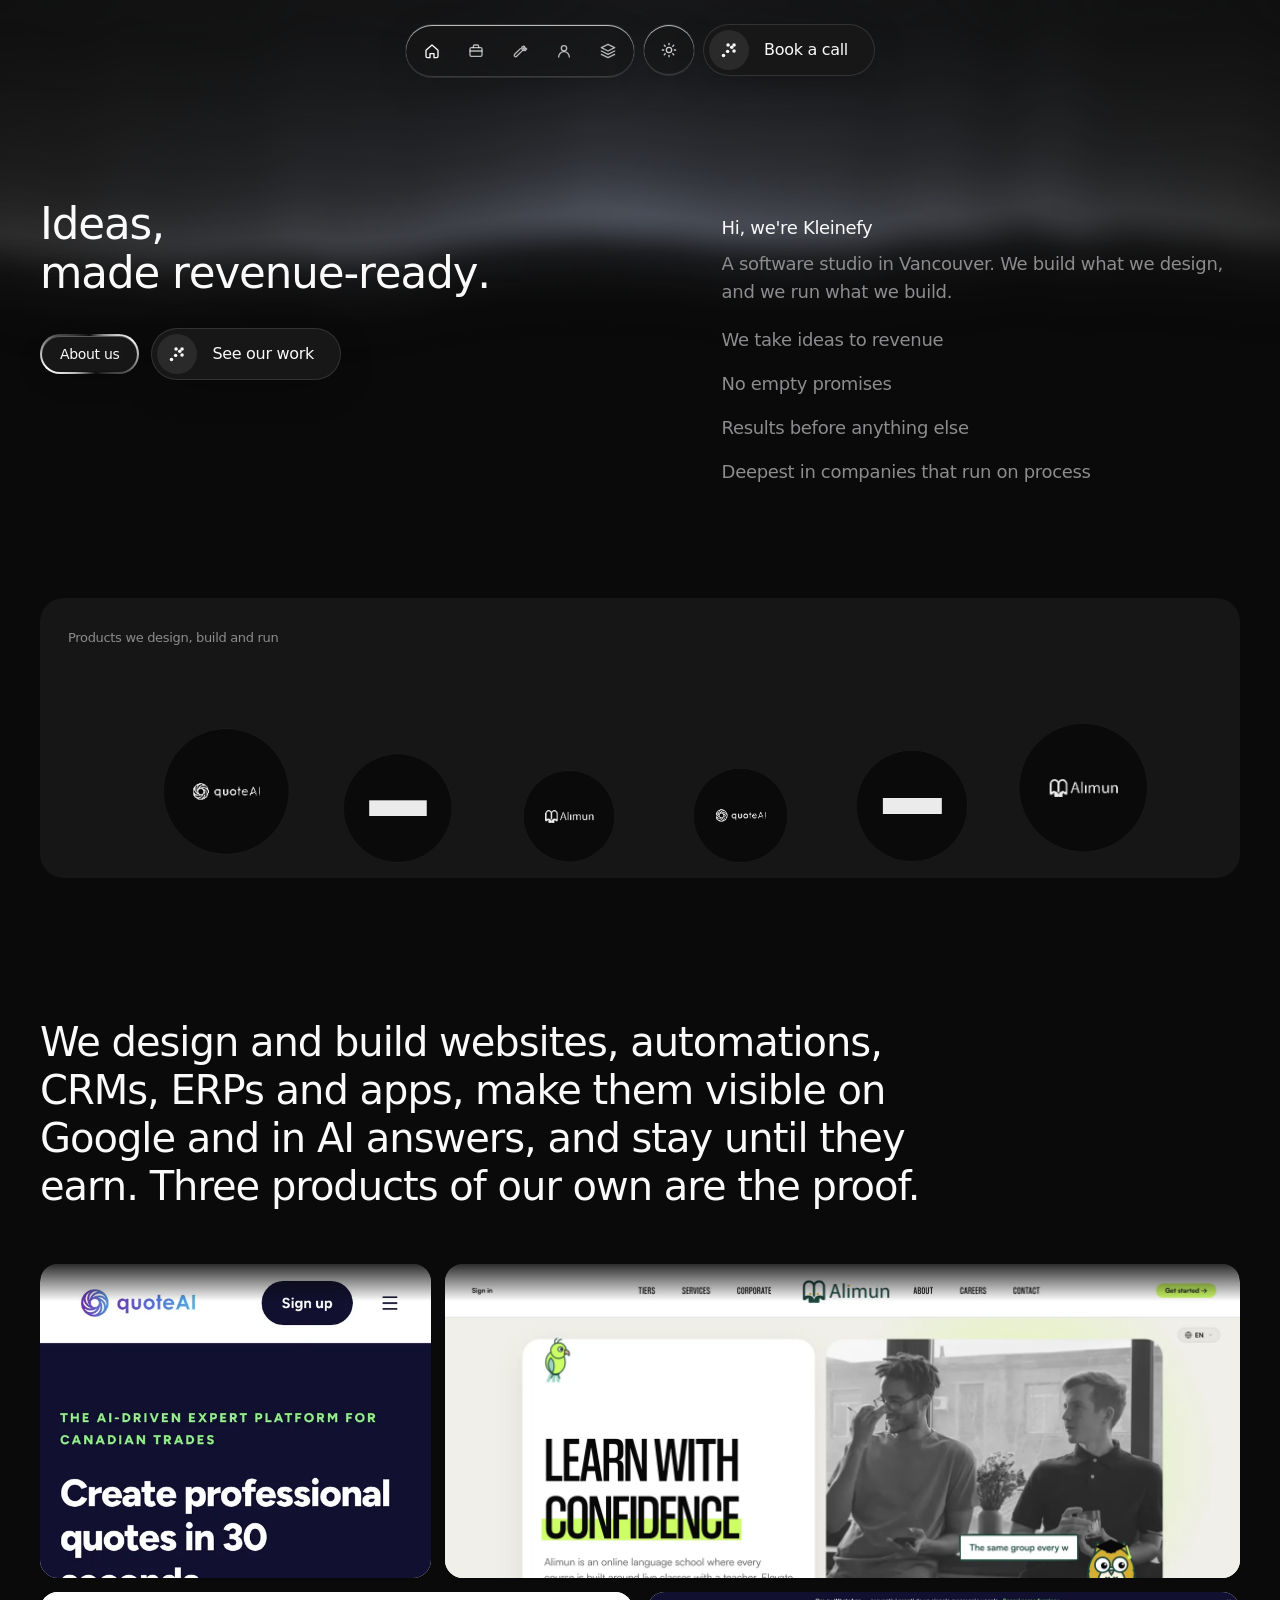
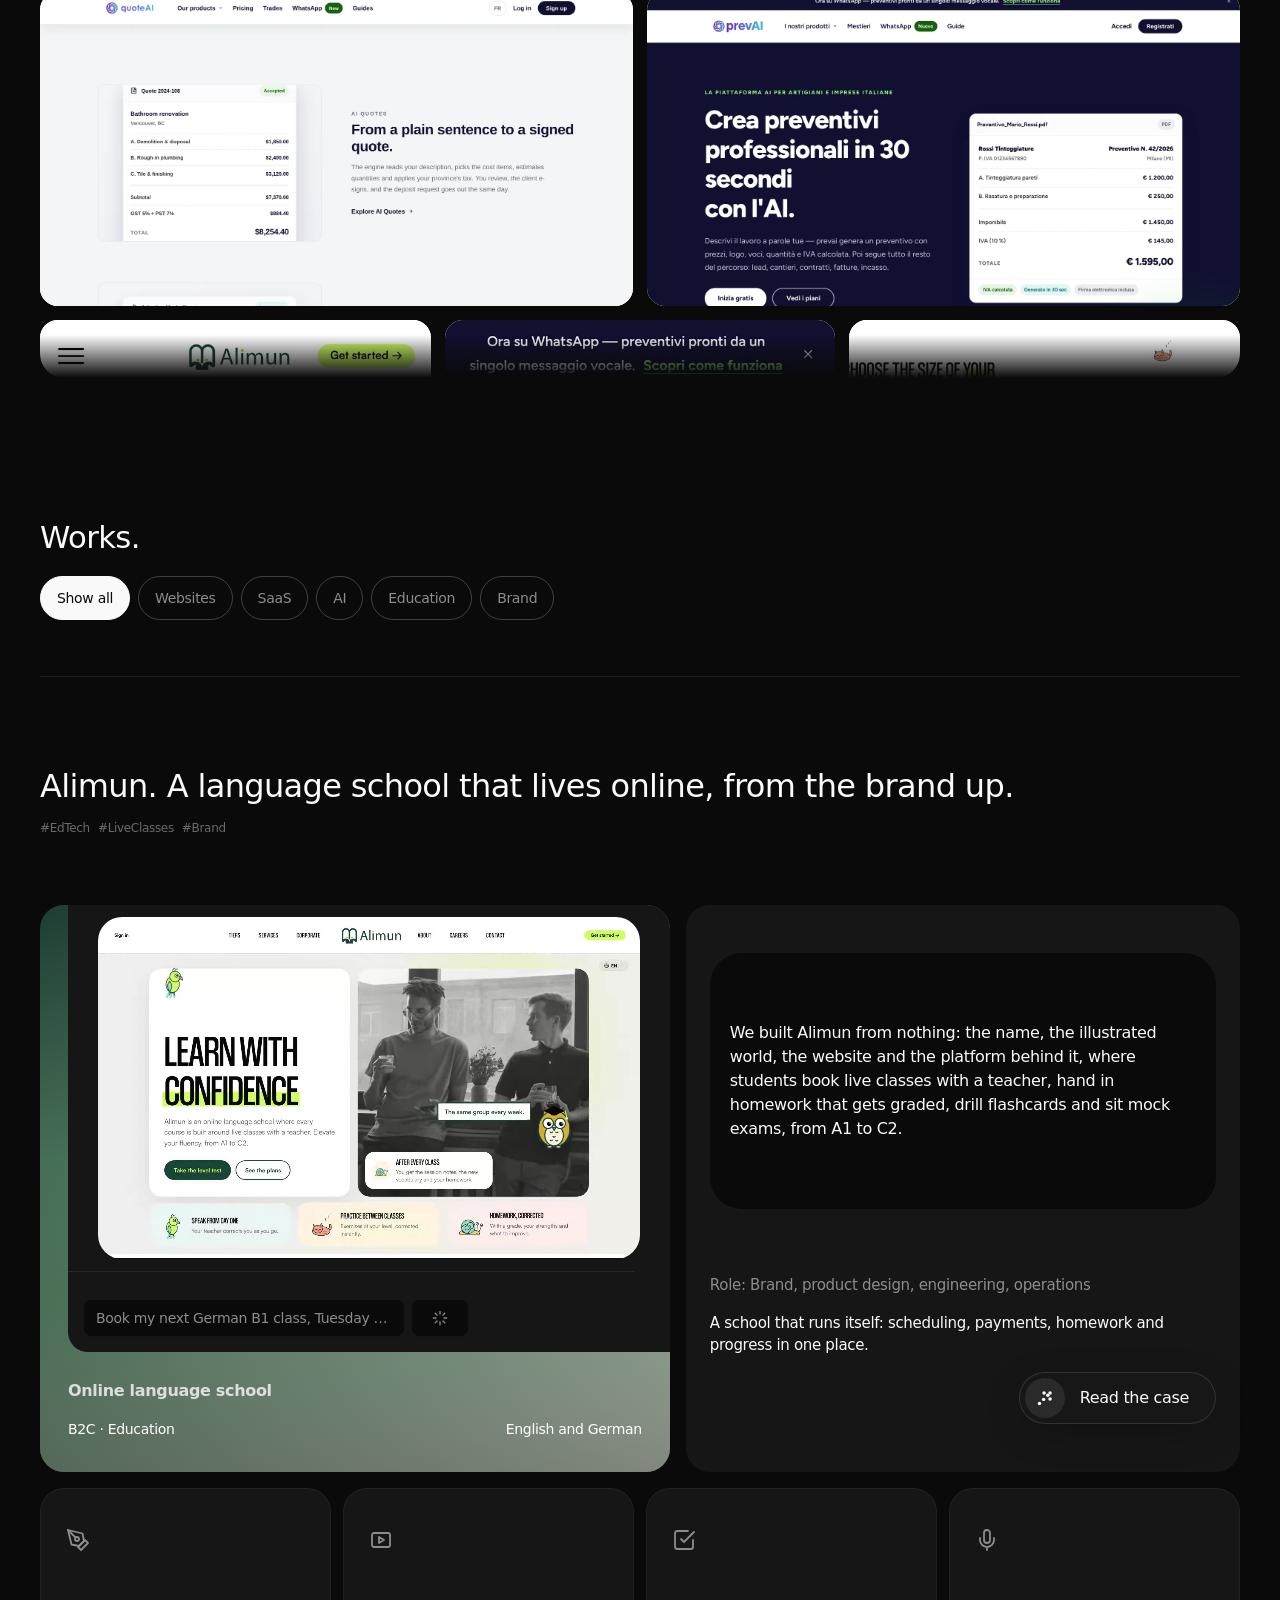
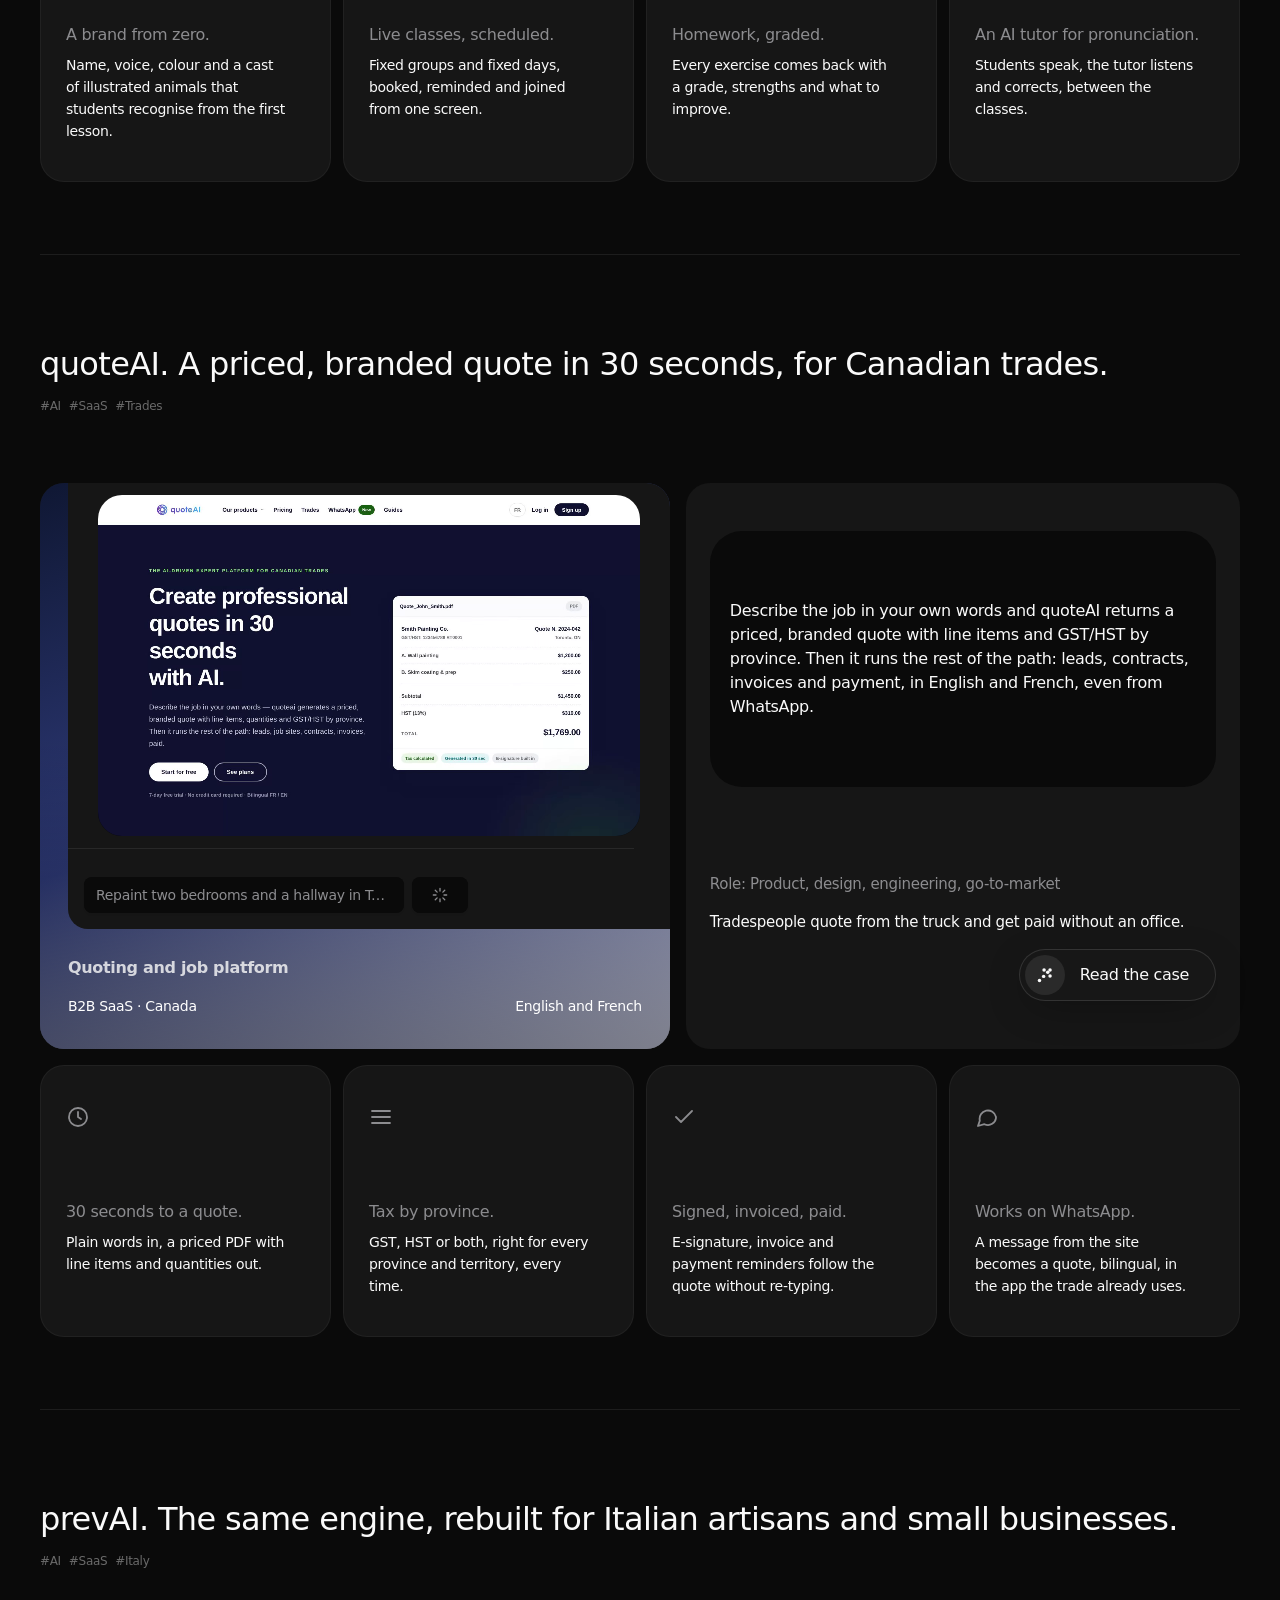
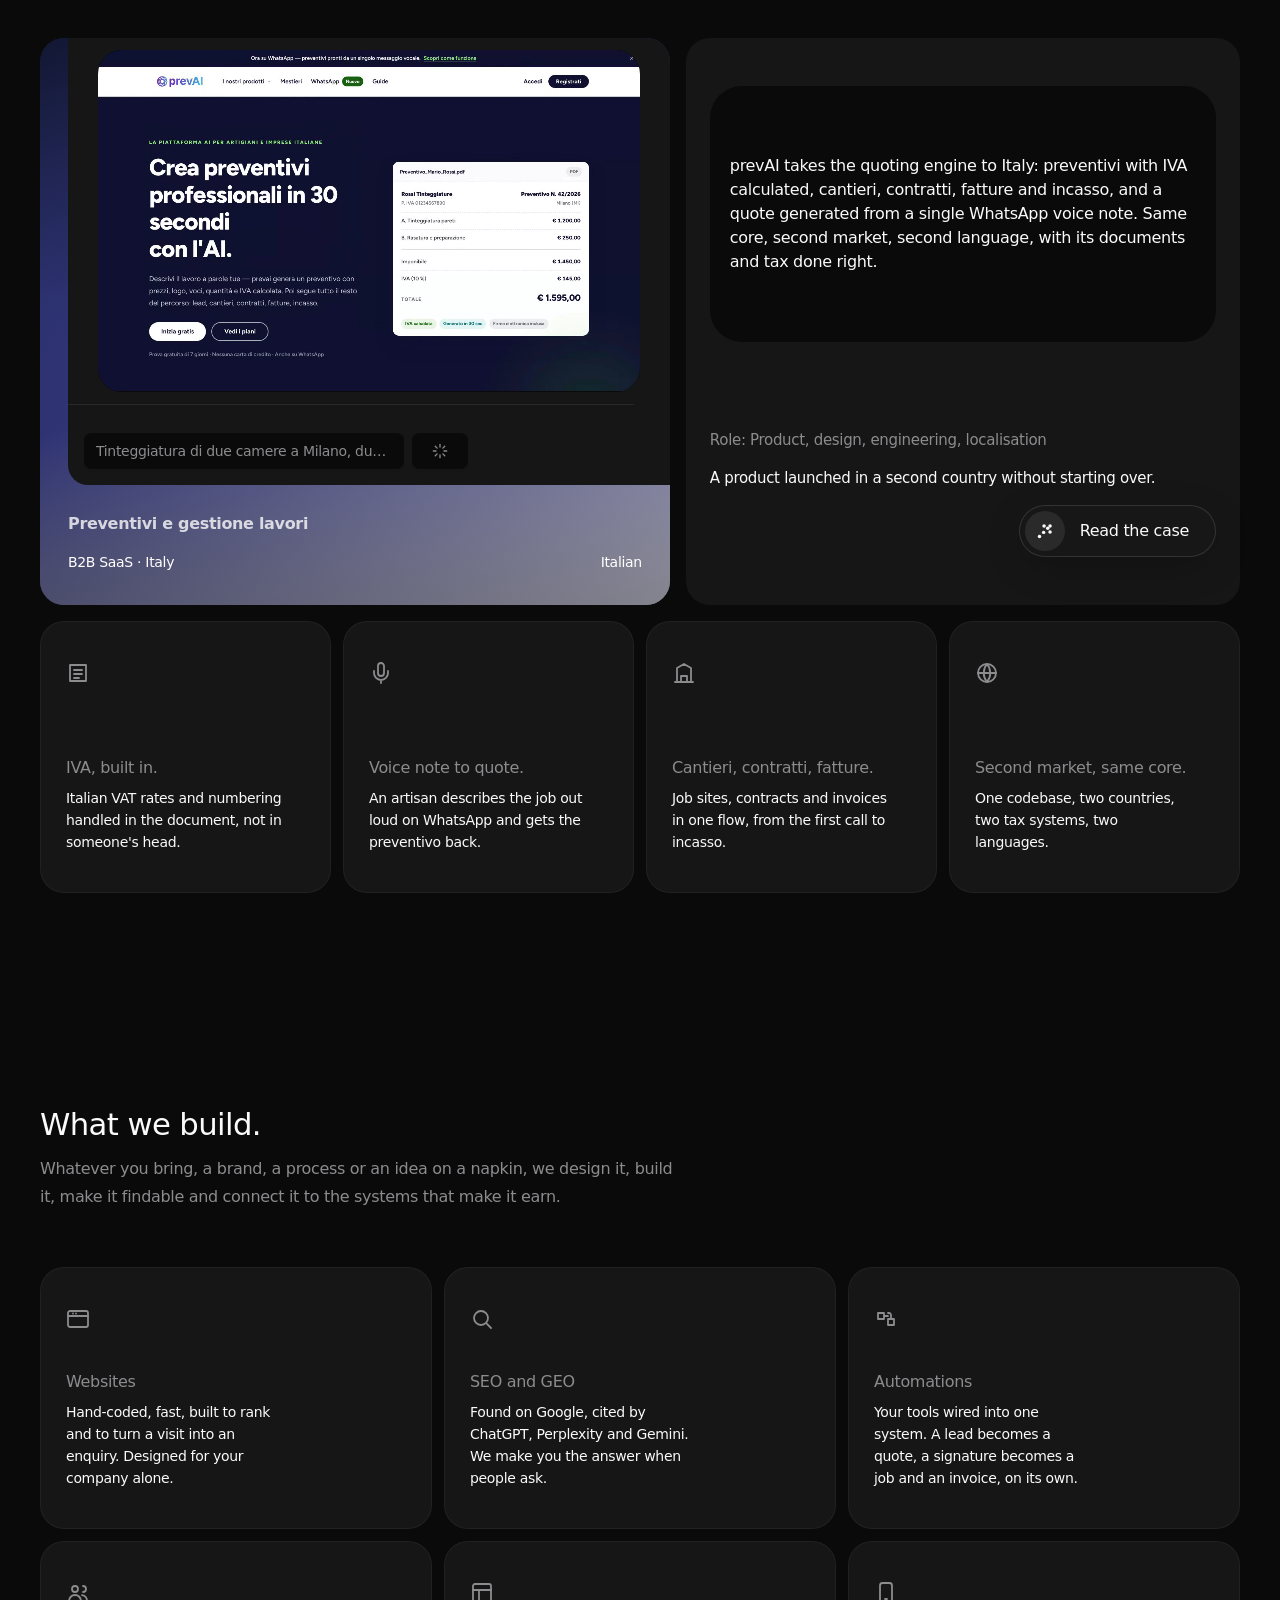
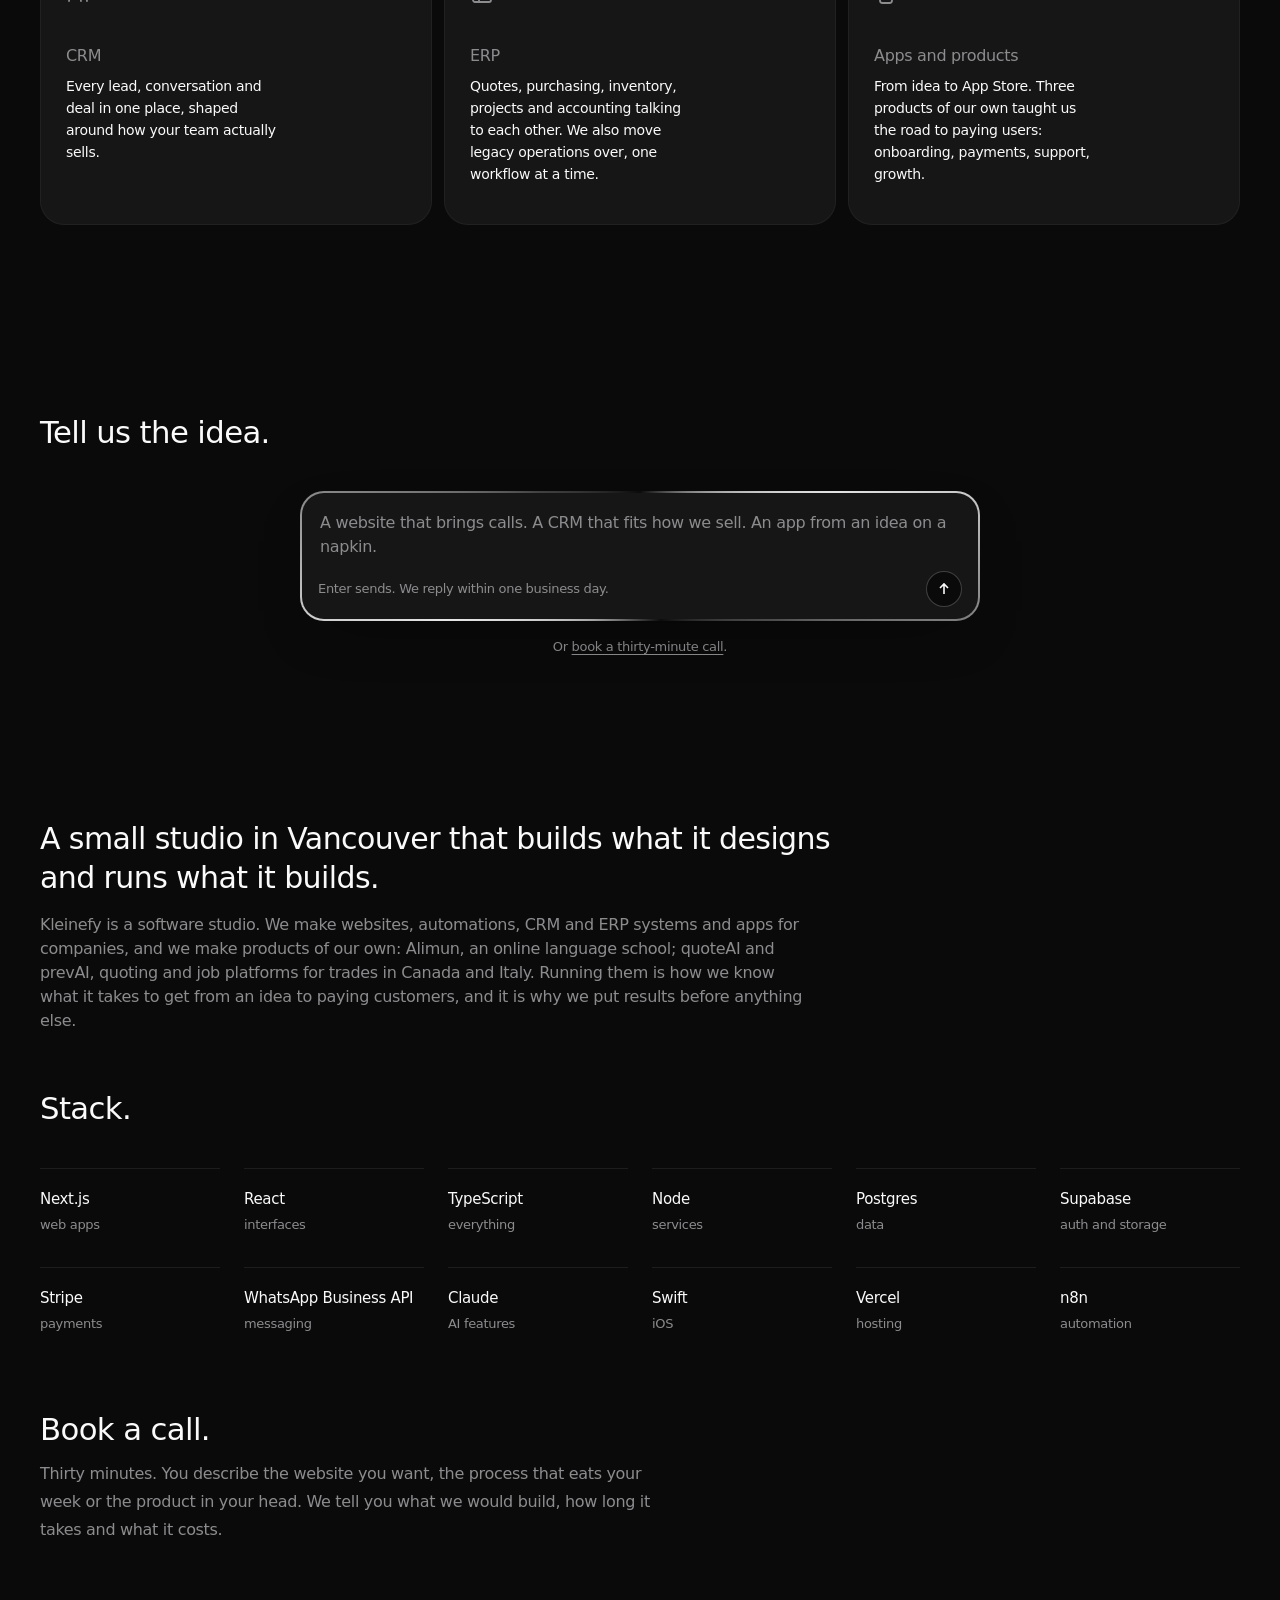
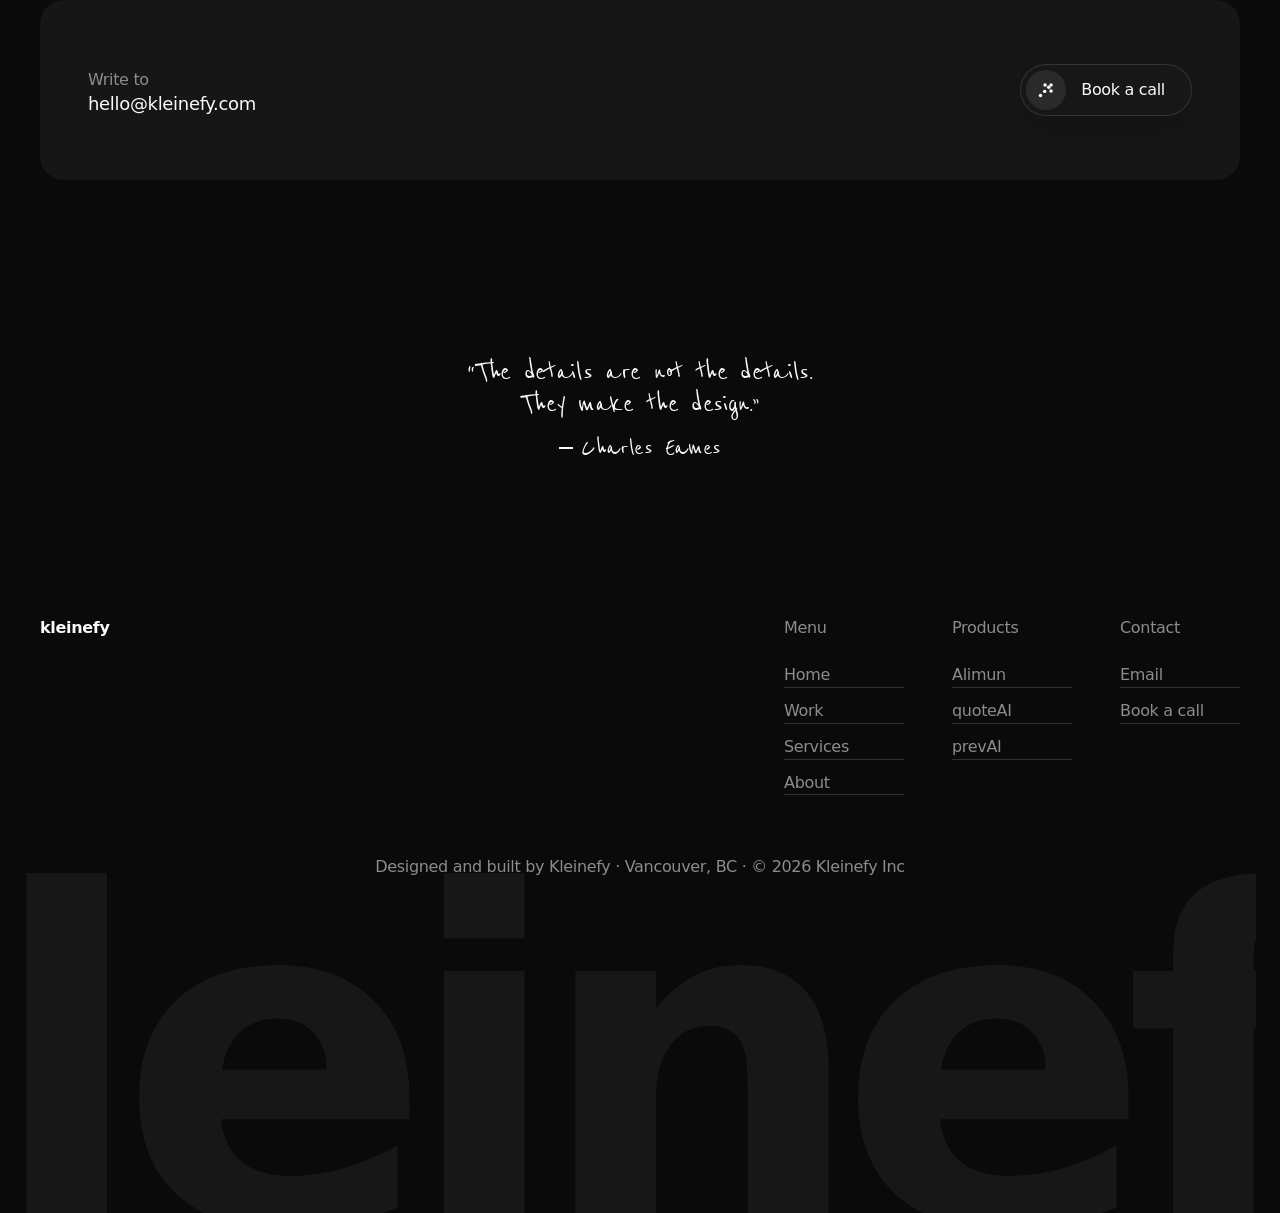
==== commit 75004f86: "Dark-first rebuild in his section order: hero with accordion, product band, statement, wall of scree" ====
--- a/index.html
+++ b/index.html
@@ -45,7 +45,6 @@
     <span class="txt">Book a call</span>
   </a>
 </header>
-
 <nav class="rail" id="rail" aria-label="Sections on this page">
   <a href="#home" data-s="home"><i></i><b>01 · Home</b></a>
   <a href="#work" data-s="work"><i></i><b>02 · Work</b></a>
@@ -72,30 +71,63 @@
     <canvas id="rays"></canvas>
   </div>
   <div class="wrap">
-    <p class="scene" id="sceneName">Kleinefy · Software studio, Vancouver</p>
-    <h1 class="vapor" id="vapor" aria-label="Ideas, made revenue-ready. We take you to the next level. No empty promises. Results before anything else."></h1>
-    <p class="lede">We design and build websites, automations, CRMs, ERPs and apps, make them visible on Google and in AI answers, and stay until they earn. One team, from the first sketch to the first paying customer.</p>
-    <div class="acts">
-      <a class="xarrow" href="#contact" data-book style="order:2">
-        <span class="chip" aria-hidden="true"><span class="one"><svg class="dc" viewBox="0 0 24 24"><circle cx="6" cy="18" r="1.9"/><circle cx="10.5" cy="13.5" r="1.9"/><circle cx="15" cy="9" r="1.9"/><circle cx="17.5" cy="6.5" r="1.9"/><circle cx="11" cy="6.5" r="1.9"/><circle cx="17.5" cy="13" r="1.9"/></svg></span><span class="trail"><svg class="dc" style="--o:1" viewBox="0 0 24 24"><circle cx="6" cy="18" r="1.9"/><circle cx="10.5" cy="13.5" r="1.9"/><circle cx="15" cy="9" r="1.9"/><circle cx="17.5" cy="6.5" r="1.9"/><circle cx="11" cy="6.5" r="1.9"/><circle cx="17.5" cy="13" r="1.9"/></svg><svg class="dc" style="--o:.75" viewBox="0 0 24 24"><circle cx="6" cy="18" r="1.9"/><circle cx="10.5" cy="13.5" r="1.9"/><circle cx="15" cy="9" r="1.9"/><circle cx="17.5" cy="6.5" r="1.9"/><circle cx="11" cy="6.5" r="1.9"/><circle cx="17.5" cy="13" r="1.9"/></svg><svg class="dc" style="--o:.5" viewBox="0 0 24 24"><circle cx="6" cy="18" r="1.9"/><circle cx="10.5" cy="13.5" r="1.9"/><circle cx="15" cy="9" r="1.9"/><circle cx="17.5" cy="6.5" r="1.9"/><circle cx="11" cy="6.5" r="1.9"/><circle cx="17.5" cy="13" r="1.9"/></svg><svg class="dc" style="--o:.3" viewBox="0 0 24 24"><circle cx="6" cy="18" r="1.9"/><circle cx="10.5" cy="13.5" r="1.9"/><circle cx="15" cy="9" r="1.9"/><circle cx="17.5" cy="6.5" r="1.9"/><circle cx="11" cy="6.5" r="1.9"/><circle cx="17.5" cy="13" r="1.9"/></svg><svg class="dc" style="--o:.15" viewBox="0 0 24 24"><circle cx="6" cy="18" r="1.9"/><circle cx="10.5" cy="13.5" r="1.9"/><circle cx="15" cy="9" r="1.9"/><circle cx="17.5" cy="6.5" r="1.9"/><circle cx="11" cy="6.5" r="1.9"/><circle cx="17.5" cy="13" r="1.9"/></svg></span></span>
-        <span class="txt">Start a project</span>
-      </a>
-      <a class="metal" href="#work"><span class="rim" aria-hidden="true"></span><span class="sheen" aria-hidden="true"></span><span class="face" aria-hidden="true"></span><span class="edge" aria-hidden="true"></span><span class="in">See our work <svg viewBox="0 0 16 16" fill="none" stroke="currentColor" stroke-width="1.6"><path d="M4 12L12 4M6 4h6v6"/></svg></span></a>
-    </div>
-    <p class="hint" id="hint">Point at the sky to hold the weather. Click it for the next.</p>
-  </div>
-</section>
+    <div class="lft">
+      <h1 class="vapor" id="vapor" aria-label="Ideas, made revenue-ready. We take you to the next level. No empty promises. Results before anything else."></h1>
+      <div class="acts">
+        <a class="metal" href="#about"><span class="rim" aria-hidden="true"></span><span class="sheen" aria-hidden="true"></span><span class="face" aria-hidden="true"></span><span class="edge" aria-hidden="true"></span><span class="in">About us</span></a>
+        <a class="xarrow" href="#work"><span class="chip" aria-hidden="true"><span class="one"><svg class="dc" viewBox="0 0 24 24"><circle cx="6" cy="18" r="1.9"/><circle cx="10.5" cy="13.5" r="1.9"/><circle cx="15" cy="9" r="1.9"/><circle cx="17.5" cy="6.5" r="1.9"/><circle cx="11" cy="6.5" r="1.9"/><circle cx="17.5" cy="13" r="1.9"/></svg></span><span class="trail"><svg class="dc" style="--o:1" viewBox="0 0 24 24"><circle cx="6" cy="18" r="1.9"/><circle cx="10.5" cy="13.5" r="1.9"/><circle cx="15" cy="9" r="1.9"/><circle cx="17.5" cy="6.5" r="1.9"/><circle cx="11" cy="6.5" r="1.9"/><circle cx="17.5" cy="13" r="1.9"/></svg><svg class="dc" style="--o:.75" viewBox="0 0 24 24"><circle cx="6" cy="18" r="1.9"/><circle cx="10.5" cy="13.5" r="1.9"/><circle cx="15" cy="9" r="1.9"/><circle cx="17.5" cy="6.5" r="1.9"/><circle cx="11" cy="6.5" r="1.9"/><circle cx="17.5" cy="13" r="1.9"/></svg><svg class="dc" style="--o:.5" viewBox="0 0 24 24"><circle cx="6" cy="18" r="1.9"/><circle cx="10.5" cy="13.5" r="1.9"/><circle cx="15" cy="9" r="1.9"/><circle cx="17.5" cy="6.5" r="1.9"/><circle cx="11" cy="6.5" r="1.9"/><circle cx="17.5" cy="13" r="1.9"/></svg><svg class="dc" style="--o:.3" viewBox="0 0 24 24"><circle cx="6" cy="18" r="1.9"/><circle cx="10.5" cy="13.5" r="1.9"/><circle cx="15" cy="9" r="1.9"/><circle cx="17.5" cy="6.5" r="1.9"/><circle cx="11" cy="6.5" r="1.9"/><circle cx="17.5" cy="13" r="1.9"/></svg><svg class="dc" style="--o:.15" viewBox="0 0 24 24"><circle cx="6" cy="18" r="1.9"/><circle cx="10.5" cy="13.5" r="1.9"/><circle cx="15" cy="9" r="1.9"/><circle cx="17.5" cy="6.5" r="1.9"/><circle cx="11" cy="6.5" r="1.9"/><circle cx="17.5" cy="13" r="1.9"/></svg></span></span><span class="txt">See our work</span></a>
+      </div>
+    </div>
+    <div class="rgt">
+      <ul class="acc" id="acc">
+        <li class="open"><button type="button" aria-expanded="true">Hi, we're Kleinefy</button><div><p><span>A software studio in Vancouver. We build what we design, and we run what we build.</span></p></div></li>
+        <li><button type="button" aria-expanded="false">We take ideas to revenue</button><div><p><span>Brand, product, payments, search presence and the operations behind it. We stop when it earns, not when it ships.</span></p></div></li>
+        <li><button type="button" aria-expanded="false">No empty promises</button><div><p><span>Three products with paying users are our proof. Before we promise you anything, you can use what we made for ourselves.</span></p></div></li>
+        <li><button type="button" aria-expanded="false">Results before anything else</button><div><p><span>Fast pages that rank. Onboarding that converts. Invoices and tax that are right in every region. Numbers you can check.</span></p></div></li>
+        <li><button type="button" aria-expanded="false">Deepest in companies that run on process</button><div><p><span>Construction, trades, schools and services: anyone who quotes, schedules, delivers and bills. We modernise legacy operations without stopping them.</span></p></div></li>
+      </ul>
+    </div>
+  </div>
+</section>
+
+<div class="frame">
+  <div class="band">
+    <p>Products we design, build and run</p>
+    <div class="cyl" id="cyl" aria-label="Our products">
+      <div class="it" aria-label="Alimun"><img src="assets/logos/alimun.png" alt="Alimun"></div>
+      <div class="it" aria-label="quoteAI"><img src="assets/logos/quoteai.png" alt="quoteAI"></div>
+      <div class="it" aria-label="prevAI"><img src="assets/logos/prevai.png" alt="prevAI"></div>
+      <div class="it" aria-label="Alimun"><img src="assets/logos/alimun.png" alt=""></div>
+      <div class="it" aria-label="quoteAI"><img src="assets/logos/quoteai.png" alt=""></div>
+      <div class="it" aria-label="prevAI"><img src="assets/logos/prevai.png" alt=""></div>
+    </div>
+  </div>
+
+  <p class="statement">We design and build websites, automations, CRMs, ERPs and apps, make them visible on Google and in AI answers, and stay until they earn. Three products of our own are the proof.</p>
+
+  <div class="wall" aria-label="Screens from our products">
+    <div class="g">
+      <div class="t c2 r2"><img src="assets/quoteai-mobile.webp" alt="quoteAI on a phone" loading="lazy"></div>
+      <div class="t c4 r2"><img src="assets/alimun-desktop.webp" alt="Alimun homepage" loading="lazy"></div>
+      <div class="t c3 r2"><img src="assets/quoteai-s3.webp" alt="A quoteAI quote" loading="lazy"></div>
+      <div class="t c3 r2"><img src="assets/prevai-desktop.webp" alt="prevAI homepage" loading="lazy"></div>
+      <div class="t c2 r2"><img src="assets/alimun-mobile.webp" alt="Alimun on a phone" loading="lazy"></div>
+      <div class="t c2 r2"><img src="assets/prevai-mobile.webp" alt="prevAI on a phone" loading="lazy"></div>
+      <div class="t c2 r2"><img src="assets/alimun-s3.webp" alt="Alimun plans" loading="lazy"></div>
+      <div class="t c3 r2"><img src="assets/quoteai-s2.webp" alt="quoteAI platform" loading="lazy"></div>
+      <div class="t c3 r2"><img src="assets/prevai-s2.webp" alt="prevAI platform" loading="lazy"></div>
+    </div>
+  </div>
+</div>
 
 <section id="work">
   <div class="frame">
-    <div class="rule"></div>
     <div class="sec">
-      <h2 class="h2">Three products we designed, built and run. Each one earns.</h2>
-      <p class="lead">Not mockups. Businesses with paying users, built by the same hands that will build yours.</p>
-    </div>
-  </div>
-
-  <article class="show" aria-labelledby="t-alimun">
+      <h2 class="h2">Works.</h2>
+      <div class="pills" role="group" aria-label="Filter works"><button class="pill on" data-f="all" type="button">Show all</button><button class="pill" data-f="websites" type="button">Websites</button><button class="pill" data-f="saas" type="button">SaaS</button><button class="pill" data-f="ai" type="button">AI</button><button class="pill" data-f="education" type="button">Education</button><button class="pill" data-f="brand" type="button">Brand</button></div>
+    </div>
+  </div>
+  <article class="show" aria-labelledby="t-alimun" data-tags="websites education brand">
     <div class="frame">
       <div class="rule"></div>
       <header class="sec" style="padding-bottom:40px">
@@ -130,7 +162,7 @@
     </div>
   </article>
 
-  <article class="show" aria-labelledby="t-quoteai">
+  <article class="show" aria-labelledby="t-quoteai" data-tags="saas ai websites">
     <div class="frame">
       <div class="rule"></div>
       <header class="sec" style="padding-bottom:40px">
@@ -165,7 +197,7 @@
     </div>
   </article>
 
-  <article class="show" aria-labelledby="t-prevai">
+  <article class="show" aria-labelledby="t-prevai" data-tags="saas ai">
     <div class="frame">
       <div class="rule"></div>
       <header class="sec" style="padding-bottom:40px">
@@ -203,9 +235,8 @@
 
 <section id="services">
   <div class="frame">
-    <div class="rule"></div>
     <div class="sec">
-      <h2 class="h2">What we build for you.</h2>
+      <h2 class="h2">What we build.</h2>
       <p class="lead">Whatever you bring, a brand, a process or an idea on a napkin, we design it, build it, make it findable and connect it to the systems that make it earn.</p>
     </div>
     <ul class="svc">
@@ -219,38 +250,42 @@
   </div>
 </section>
 
-<section id="about">
-  <div class="frame">
-    <div class="rule"></div>
+<section id="ask-sec">
+  <div class="frame">
+    <div class="sec" style="padding-bottom:0"><h2 class="h2">Tell us the idea.</h2></div>
+    <div class="ask">
+      <form id="ask" novalidate><span class="rim" aria-hidden="true"></span><div class="in"><label class="sr" for="ask-t">Describe what you want to build</label><textarea id="ask-t" rows="2" placeholder="A website that brings calls. A CRM that fits how we sell. An app from an idea on a napkin."></textarea><div class="row"><span>Enter sends. We reply within one business day.</span><button class="send" type="submit" aria-label="Send"><svg viewBox="0 0 16 16" fill="none" stroke="currentColor" stroke-width="1.6"><path d="M8 13V3M4 7l4-4 4 4"/></svg></button></div></div></form>
+      <small>Or <a href="#contact" data-book style="text-decoration:underline;text-underline-offset:3px">book a thirty-minute call</a>.</small>
+    </div>
+  </div>
+</section>
+
+<section id="about" class="about">
+  <div class="frame">
     <div class="sec">
-      <ul class="acc" id="acc">
-        <li class="open"><button type="button" aria-expanded="true">Hi, we're Kleinefy</button><div><p><span>A software studio in Vancouver. We build what we design, and we run what we build.</span></p></div></li>
-        <li><button type="button" aria-expanded="false">We take ideas to revenue</button><div><p><span>Brand, product, payments, search presence and the operations behind it. We stop when it earns, not when it ships.</span></p></div></li>
-        <li><button type="button" aria-expanded="false">No empty promises</button><div><p><span>Three products with paying users are our proof. Before we promise you anything, you can use what we made for ourselves.</span></p></div></li>
-        <li><button type="button" aria-expanded="false">Results before anything else</button><div><p><span>Fast pages that rank. Onboarding that converts. Invoices and tax that are right in every region. Numbers you can check.</span></p></div></li>
-        <li><button type="button" aria-expanded="false">Deepest in companies that run on process</button><div><p><span>Construction, trades, schools and services: anyone who quotes, schedules, delivers and bills. We modernise legacy operations without stopping them.</span></p></div></li>
-      </ul>
+      <h2>A small studio in Vancouver that builds what it designs and runs what it builds.</h2>
+      <p>Kleinefy is a software studio. We make websites, automations, CRM and ERP systems and apps for companies, and we make products of our own: Alimun, an online language school; quoteAI and prevAI, quoting and job platforms for trades in Canada and Italy. Running them is how we know what it takes to get from an idea to paying customers, and it is why we put results before anything else.</p>
     </div>
   </div>
 </section>
 
 <section id="stack">
   <div class="frame">
-    <div class="rule"></div>
-    <div class="sec" style="padding-bottom:0">
-      <h2 class="h2">The tools we reach for.</h2>
-      <p class="lead">Chosen for speed to ship and years of maintenance, not for fashion. Drag the wheel.</p>
-    </div>
-    <div class="cyl" id="cyl" aria-label="Technologies we use"><p class="cap" id="cylcap"></p></div>
+    <div class="sec" style="padding-top:0">
+      <h2 class="h2">Stack.</h2>
+      <div class="stackgrid">
+        <div>Next.js<small>web apps</small></div><div>React<small>interfaces</small></div><div>TypeScript<small>everything</small></div><div>Node<small>services</small></div><div>Postgres<small>data</small></div><div>Supabase<small>auth and storage</small></div>
+        <div>Stripe<small>payments</small></div><div>WhatsApp Business API<small>messaging</small></div><div>Claude<small>AI features</small></div><div>Swift<small>iOS</small></div><div>Vercel<small>hosting</small></div><div>n8n<small>automation</small></div>
+      </div>
+    </div>
   </div>
 </section>
 
 <section id="contact" class="contact">
   <div class="frame">
-    <div class="rule"></div>
-    <div class="sec">
-      <h2 class="h2">Tell us the idea.</h2>
-      <p class="lead">A thirty-minute call. You describe the website you want, the process that eats your week or the product in your head. We tell you what we would build, how long it takes and what it costs.</p>
+    <div class="sec" style="padding-top:0">
+      <h2 class="h2">Book a call.</h2>
+      <p class="lead">Thirty minutes. You describe the website you want, the process that eats your week or the product in your head. We tell you what we would build, how long it takes and what it costs.</p>
     </div>
     <div class="box">
       <div><p class="mutedfg">Write to</p><p class="mail">hello@kleinefy.com</p></div>
@@ -278,7 +313,6 @@
     </div>
   </div>
 </footer>
-
 <script src="assets/site.js" defer></script>
 </body>
 </html>
--- a/assets/site.css
+++ b/assets/site.css
@@ -1,31 +1,20 @@
-/* Layout: one 1200px column with hairline sides, a glass nav floating over a sky, and nothing decorating itself.
-   Type: the system face (SF Pro on Apple devices), one grey scale, one charcoal accent. */
 :root{
-  --bg:#ffffff;--fg:#09090b;--muted:#f4f4f5;--muted-fg:#71717a;--border:#e4e4e7;--border-strong:#a1a1aa;
-  --secondary:#f4f4f5;--primary:#1c1c1c;--primary-fg:#fafafa;--ring:#71717a;--card:#ffffff;
-  --brass:#b5652d;--brass-soft:#d9a06b;
-  --glass:rgba(255,255,255,.35);--glass-border:rgba(255,255,255,.5);--hair:rgba(9,9,11,.05);
+  --bg:#0a0a0a;--fg:#fafafa;--muted:#1c1c1c;--muted-fg:#8c8c8f;--border:rgba(255,255,255,.08);--border-strong:rgba(255,255,255,.22);
+  --secondary:#161616;--deep:#0a0a0a;--primary:#171717;--primary-fg:#fafafa;--chip:#2a2a2a;--chip-fg:#fafafa;--btn-border:rgba(255,255,255,.12);
+  --ring:#8c8c8f;--card:#0a0a0a;--brass:#d9a06b;
+  --glass:rgba(22,22,22,.55);--glass-border:rgba(255,255,255,.1);--hair:rgba(250,250,250,.07);
   --sans:-apple-system,BlinkMacSystemFont,"SF Pro Text","SF Pro Display",system-ui,"Segoe UI",Roboto,sans-serif;
   --mono:"IBM Plex Mono",ui-monospace,SFMono-Regular,Menlo,monospace;
   --hand:"Reenie Beanie",cursive;
   --ease:cubic-bezier(.2,.9,.25,1);
-  color-scheme:light;
-}
-.dark,:root[data-theme="dark"]{
-  --bg:#09090b;--fg:#fafafa;--muted:#27272a;--muted-fg:#a1a1aa;--border:#3f3f46;--border-strong:#71717a;
-  --secondary:#27272a;--primary:#f1f1f1;--primary-fg:#18181b;--ring:#a1a1aa;--card:#09090b;
-  --brass:#d9a06b;--brass-soft:#b5652d;
-  --glass:rgba(24,24,27,.45);--glass-border:rgba(255,255,255,.12);--hair:rgba(250,250,250,.07);
   color-scheme:dark;
 }
-@media (prefers-color-scheme:dark){
-  :root:not(.light):not([data-theme="light"]){
-    --bg:#09090b;--fg:#fafafa;--muted:#27272a;--muted-fg:#a1a1aa;--border:#3f3f46;--border-strong:#71717a;
-    --secondary:#27272a;--primary:#f1f1f1;--primary-fg:#18181b;--ring:#a1a1aa;--card:#09090b;
-    --brass:#d9a06b;--brass-soft:#b5652d;
-    --glass:rgba(24,24,27,.45);--glass-border:rgba(255,255,255,.12);--hair:rgba(250,250,250,.07);
-    color-scheme:dark;
-  }
+.light,:root[data-theme="light"]{
+  --bg:#ffffff;--fg:#09090b;--muted:#f4f4f5;--muted-fg:#71717a;--border:#e4e4e7;--border-strong:#a1a1aa;
+  --secondary:#f4f4f5;--deep:#ffffff;--primary:#1c1c1c;--primary-fg:#fafafa;--chip:#fafafa;--chip-fg:#1c1c1c;--btn-border:transparent;
+  --ring:#71717a;--card:#ffffff;--brass:#b5652d;
+  --glass:rgba(255,255,255,.35);--glass-border:rgba(255,255,255,.5);--hair:rgba(9,9,11,.05);
+  color-scheme:light;
 }
 *{box-sizing:border-box}
 html{-webkit-text-size-adjust:100%}
@@ -46,7 +35,6 @@
 .nav{position:fixed;inset:calc(env(safe-area-inset-top,0px) + 24px) 0 auto;z-index:50;display:flex;justify-content:center;gap:8px;pointer-events:none;padding-inline:8px}
 .nav>*{pointer-events:auto}
 .glass{background:var(--glass);border:1px solid var(--glass-border);backdrop-filter:blur(40px) saturate(2);-webkit-backdrop-filter:blur(40px) saturate(2);box-shadow:0 10px 40px -10px rgba(0,0,0,.25),inset 0 1px 0 rgba(255,255,255,.7),inset 0 -1px 0 rgba(255,255,255,.15)}
-.dark .glass,:root[data-theme="dark"] .glass{box-shadow:0 10px 40px -10px rgba(0,0,0,.6),inset 0 1px 0 rgba(255,255,255,.12),inset 0 -1px 0 rgba(255,255,255,.04)}
 .bar{display:inline-flex;align-items:center;gap:0;min-height:54px;padding:4px;border-radius:999px;max-width:100%;overflow:hidden}
 .bar button{position:relative;display:inline-flex;align-items:center;justify-content:center;height:44px;min-width:44px;padding:0 12px;border:0;background:transparent;border-radius:999px;color:color-mix(in srgb,var(--fg) 70%,transparent);cursor:pointer;transition:color .15s,background-color .15s,scale .15s}
 .bar button:active{scale:.96}
@@ -61,12 +49,12 @@
 .round{display:inline-grid;place-items:center;width:52px;height:52px;border-radius:50%;cursor:pointer;color:color-mix(in srgb,var(--fg) 80%,transparent);transition:color .2s}
 .round:hover{color:var(--fg)}
 .round svg{width:16px;height:16px}
-.round .sun{display:none}.dark .round .sun,:root[data-theme="dark"] .round .sun{display:block}.dark .round .moon,:root[data-theme="dark"] .round .moon{display:none}
+.round .moon{display:none}.light .round .sun,:root[data-theme="light"] .round .sun{display:none}.light .round .moon,:root[data-theme="light"] .round .moon{display:block}
 
 /* expanding arrow button */
-.xarrow{position:relative;display:inline-flex;align-items:center;height:52px;min-width:0;padding:6px;border-radius:444px;background:var(--primary);color:var(--primary-fg);overflow:hidden;user-select:none;cursor:pointer;border:0;box-shadow:0 10px 40px -10px rgba(0,0,0,.35);transition:scale .15s}
+.xarrow{position:relative;display:inline-flex;align-items:center;height:52px;min-width:0;padding:6px;border-radius:444px;background:var(--primary);color:var(--primary-fg);overflow:hidden;user-select:none;cursor:pointer;border:1px solid var(--btn-border);box-shadow:0 10px 40px -10px rgba(0,0,0,.35);transition:scale .15s}
 .xarrow:active{scale:.97}
-.xarrow .chip{position:absolute;inset:6px auto 6px 6px;width:40px;border-radius:444px;background:var(--primary-fg);color:var(--primary);overflow:hidden;transition:width .5s var(--ease)}
+.xarrow .chip{position:absolute;inset:5px auto 5px 5px;width:40px;border-radius:444px;background:var(--chip);color:var(--chip-fg);overflow:hidden;transition:width .5s var(--ease)}
 .xarrow .chip .one{position:absolute;inset:0 auto 0 0;width:40px;display:grid;place-items:center;transition:opacity .15s}
 .xarrow .chip .trail{position:absolute;inset:0;display:flex;align-items:center;justify-content:space-around;padding:0 12px}
 .xarrow .chip .trail svg{opacity:0;translate:-6px 0;transition:opacity .2s ease-out,translate .2s ease-out}
@@ -96,8 +84,8 @@
 .metal .rim{position:absolute;inset:-60%;z-index:0;background:conic-gradient(from var(--turn),#0b0b0b,#8a8a8a 10%,#fbfbfb 20%,#555 32%,#0d0d0d 45%,#b5b5b5 60%,#fff 70%,#474747 84%,#0b0b0b);animation:turn 9s linear infinite}
 .metal .sheen{position:absolute;inset:0 auto 0 0;width:50%;z-index:1;transform:skewX(-12deg);background:linear-gradient(90deg,transparent,rgba(255,255,255,.55),transparent);opacity:.6;filter:blur(3px);mix-blend-mode:screen;translate:-120% 0;transition:translate .9s cubic-bezier(.65,0,.3,1)}
 .metal:hover .sheen,.metal:focus-visible .sheen{translate:220% 0}
-.metal .face{position:absolute;inset:2px;z-index:2;border-radius:inherit;background:var(--bg);transition:background .2s}
-.metal:hover .face{background:color-mix(in srgb,var(--muted) 40%,var(--bg))}
+.metal .face{position:absolute;inset:2px;z-index:2;border-radius:inherit;background:var(--primary);transition:background .2s}
+.metal:hover .face{background:var(--secondary)}
 .metal .edge{position:absolute;inset:2px;z-index:3;border-radius:inherit;box-shadow:inset 0 1px 0 rgba(255,255,255,.28),inset 0 -1px 0 rgba(0,0,0,.16)}
 .metal .in{position:relative;z-index:10;display:inline-flex;align-items:center;gap:8px}
 .metal svg{width:14px;height:14px}
@@ -109,29 +97,34 @@
 .rail a i{display:block;height:1px;width:16px;background:var(--border-strong);opacity:.6;transition:width .3s var(--ease),opacity .3s,background .3s}
 .rail a:hover i{width:40px;opacity:1}
 .rail a.on i{width:48px;background:var(--brass);opacity:1}
-.rail a b{position:absolute;left:60px;top:50%;translate:0 -50%;font-weight:400;font-size:14px;white-space:nowrap;background:var(--bg);color:var(--fg);padding:8px 16px;border-radius:999px;box-shadow:0 0 .5px rgba(0,0,0,.4),0 1px .5px rgba(0,0,0,.04),0 6px 16px rgba(0,0,0,.08);opacity:0;translate:-6px -50%;transition:opacity .25s,translate .25s var(--ease);pointer-events:none}
+.rail a b{position:absolute;left:60px;top:50%;translate:0 -50%;font-weight:400;font-size:14px;white-space:nowrap;background:var(--secondary);color:var(--fg);padding:8px 16px;border-radius:999px;box-shadow:0 0 .5px rgba(0,0,0,.4),0 1px .5px rgba(0,0,0,.04),0 6px 16px rgba(0,0,0,.08);opacity:0;translate:-6px -50%;transition:opacity .25s,translate .25s var(--ease);pointer-events:none}
 .rail a:hover b{opacity:1;translate:0 -50%}
 
 /* hero */
-.hero{position:relative;min-height:min(86vh,820px);display:flex;align-items:flex-end;overflow:clip;margin-inline:calc(-1*max(24px,env(safe-area-inset-left,0px))) calc(-1*max(24px,env(safe-area-inset-right,0px)));padding-inline:max(24px,env(safe-area-inset-left,0px)) max(24px,env(safe-area-inset-right,0px))}
+.hero{position:relative;min-height:0;display:flex;align-items:flex-end;overflow:clip;margin-inline:calc(-1*max(24px,env(safe-area-inset-left,0px))) calc(-1*max(24px,env(safe-area-inset-right,0px)));padding-inline:max(24px,env(safe-area-inset-left,0px)) max(24px,env(safe-area-inset-right,0px))}
 body{padding-left:max(24px,env(safe-area-inset-left,0px));padding-right:max(24px,env(safe-area-inset-right,0px))}
-.sky{position:absolute;inset:0;pointer-events:none;-webkit-mask-image:linear-gradient(to bottom,#000 55%,transparent);mask-image:linear-gradient(to bottom,#000 55%,transparent)}
+.sky{position:absolute;inset:0;pointer-events:none;-webkit-mask-image:linear-gradient(to bottom,#000 40%,transparent 85%);mask-image:linear-gradient(to bottom,#000 40%,transparent 85%)}
 .sky canvas{position:absolute;inset:0;width:100%;height:100%}
 #precip{z-index:2}
 .clouds{position:absolute;inset:0;opacity:0;transition:opacity 2.5s ease-in-out}
 .cloud{position:absolute;left:0;width:288px;height:96px;scale:var(--s,1);animation:drift linear infinite;animation-play-state:paused}
 .sky[data-scene="clouds"] .cloud,.sky[data-scene="sun"] .cloud{animation-play-state:running}
-.cloud i{position:absolute;border-radius:999px;background:rgba(255,255,255,.92);filter:blur(12px)}
-.dark .cloud i,:root[data-theme="dark"] .cloud i{background:rgba(148,163,184,.1);filter:blur(16px)}
+.cloud i{position:absolute;border-radius:999px;background:rgba(148,163,184,.12);filter:blur(16px)}
+.light .cloud i,:root[data-theme="light"] .cloud i{background:rgba(255,255,255,.92);filter:blur(12px)}
+
 .cloud i:nth-child(1){left:24px;top:32px;width:160px;height:56px}
 .cloud i:nth-child(2){left:80px;top:8px;width:112px;height:80px}
 .cloud i:nth-child(3){left:144px;top:28px;width:112px;height:56px}
 @keyframes drift{from{translate:-25vw 0}to{translate:110vw 0}}
-.skyblue{position:absolute;inset:0;background:linear-gradient(to bottom,rgba(214,228,245,.9),rgba(214,228,245,0) 70%);opacity:0;transition:opacity 2.5s ease-in-out}
-.dark .skyblue,:root[data-theme="dark"] .skyblue{background:linear-gradient(to bottom,rgba(30,41,59,.5),transparent 70%)}
-.hero .wrap{position:relative;width:100%;max-width:1200px;margin:0 auto;padding:140px 0 64px;display:grid;gap:22px}
-.scene{font-size:16px;color:var(--muted-fg);min-height:24px}
-.vapor{font-size:clamp(34px,4.6vw,64px);line-height:1.08;font-weight:600;letter-spacing:-.03em;display:grid;min-height:2.2em;max-width:16em}
+.skyblue{position:absolute;inset:0;background:linear-gradient(to bottom,rgba(30,41,59,.5),transparent 70%);opacity:0;transition:opacity 2.5s ease-in-out}
+.light .skyblue,:root[data-theme="light"] .skyblue{background:linear-gradient(to bottom,rgba(214,228,245,.9),rgba(214,228,245,0) 70%)}
+
+.hero .wrap{position:relative;width:100%;max-width:1200px;margin:0 auto;padding:176px 0 96px;display:grid;grid-template-columns:minmax(0,1fr);gap:40px 48px;align-items:start}
+@media(min-width:900px){.hero .wrap{grid-template-columns:minmax(0,1.1fr) minmax(0,.9fr);padding-top:200px}}
+.hero .lft{display:grid;gap:28px}
+.hero .rgt{padding-top:6px}
+.scene{display:none}
+.vapor{font-size:clamp(32px,3.4vw,44px);line-height:1.12;font-weight:500;letter-spacing:-.025em;display:grid;min-height:2.3em;max-width:14em}
 .vapor .ph{grid-area:1/1;visibility:hidden}
 .vapor .ph.cur{visibility:visible}
 .vapor .ph span.l{display:block}
@@ -141,8 +134,8 @@
 .vout{animation-name:vout;animation-timing-function:cubic-bezier(.55,0,.75,.4);animation-fill-mode:both}
 @keyframes vin{from{opacity:0;filter:blur(12px);transform:translate(var(--vx,0),.35em) scale(1.35)}60%{opacity:.85}to{opacity:1;filter:blur(0);transform:none}}
 @keyframes vout{from{opacity:1;filter:blur(0);transform:none}to{opacity:0;filter:blur(14px);transform:translate(var(--dx,.3em),var(--dy,-.6em)) scale(1.2)}}
-.lede{font-size:18px;line-height:28px;color:var(--muted-fg);max-width:32em}
-.hero .acts{display:flex;align-items:center;gap:16px;flex-wrap:wrap}
+.lede{display:none}
+.hero .acts{display:flex;align-items:center;gap:12px;flex-wrap:wrap}
 .hint{display:none}
 
 /* frame */
@@ -153,12 +146,12 @@
 .rule i::before,.rule i::after{content:"";position:absolute;background:var(--fg)}.rule i::before{width:7px;height:1px}.rule i::after{width:1px;height:7px}
 .rule i:last-child{left:100%}
 section{overflow-x:clip}
-.sec{padding:72px 0 36px}
-@media(min-width:768px){.sec{padding:96px 0 48px}}
+.sec{padding:96px 0 40px}
+@media(min-width:768px){.sec{padding:140px 0 56px}}
 .show .sec{padding-top:64px;padding-bottom:28px}
 @media(min-width:768px){.show .sec{padding-top:88px;padding-bottom:32px}}
 .eyebrow{display:none}
-.h2{font-size:clamp(24px,2.4vw,32px);line-height:1.25;font-weight:600;letter-spacing:-.02em;max-width:22em}
+.h2{font-size:clamp(24px,2.4vw,32px);line-height:1.25;font-weight:500;letter-spacing:-.02em;max-width:22em}
 .lead{font-size:16px;line-height:28px;color:var(--muted-fg);max-width:40em;margin-top:12px}
 
 /* hover accordion */
@@ -181,7 +174,7 @@
 .stage::after{content:"";position:absolute;inset:0;z-index:-1;background:linear-gradient(to top,rgba(0,0,0,.42),transparent 55%)}
 .stage .meta b,.stage .meta p{color:#fff}.stage .meta b{color:rgba(255,255,255,.82)}
 .stage .inner{position:relative;margin-left:28px;border-bottom-left-radius:20px;background:var(--secondary)}
-.dark .stage .inner,:root[data-theme="dark"] .stage .inner{background:#18181b}
+
 .stage .media{position:relative;margin:12px 30px;aspect-ratio:511/322;border-radius:24px;background:#0a0a0a;overflow:clip}
 .stage .media img{position:absolute;inset:0;width:100%;height:100%;object-fit:cover;object-position:top;transition:filter .9s ease-out .7s}
 .pix{position:absolute;inset:0;display:grid;grid-template-columns:repeat(6,1fr);grid-template-rows:repeat(4,1fr);pointer-events:none}
@@ -189,9 +182,9 @@
 .media.play .pix i{opacity:0}
 .media:not(.play) img{filter:grayscale(1)}
 .stage .prompt{display:flex;gap:8px;margin-right:36px;padding:28px 16px 16px;border-top:1px solid var(--border)}
-.stage .prompt p{flex:1;min-width:0;max-width:320px;height:36px;display:flex;align-items:center;padding:0 12px;border-radius:8px;background:var(--bg);font-size:14px;color:var(--muted-fg);box-shadow:0 0 .5px rgba(0,0,0,.4),0 2px 2px rgba(0,0,0,.04)}
+.stage .prompt p{flex:1;min-width:0;max-width:320px;height:36px;display:flex;align-items:center;padding:0 12px;border-radius:8px;background:var(--deep);font-size:14px;color:var(--muted-fg);box-shadow:0 0 .5px rgba(0,0,0,.4),0 2px 2px rgba(0,0,0,.04)}
 .stage .prompt p span{overflow:hidden;text-overflow:ellipsis;white-space:nowrap}
-.stage .prompt b{flex:none;width:56px;height:36px;display:grid;place-items:center;border-radius:8px;background:var(--bg);box-shadow:0 0 .5px rgba(0,0,0,.4),0 2px 2px rgba(0,0,0,.04)}
+.stage .prompt b{flex:none;width:56px;height:36px;display:grid;place-items:center;border-radius:8px;background:var(--deep);box-shadow:0 0 .5px rgba(0,0,0,.4),0 2px 2px rgba(0,0,0,.04)}
 .stage .prompt b svg{width:16px;height:16px;color:var(--muted-fg);animation:spin 1.8s linear infinite}
 .stage .prompt b:hover svg{animation-play-state:paused}
 @keyframes spin{to{rotate:360deg}}
@@ -199,7 +192,7 @@
 .stage .meta b{font-weight:600;color:color-mix(in srgb,var(--fg) 80%,transparent)}
 .stage .meta p{display:flex;justify-content:space-between;gap:16px;font-size:14px}
 .brief{display:flex;flex-direction:column;justify-content:space-between;gap:48px;border-radius:24px;background:var(--secondary);padding:48px 24px}
-.brief .sum{border-radius:32px;background:var(--bg);padding:68px 20px;font-size:16px;line-height:24px}
+.brief .sum{border-radius:32px;background:var(--deep);padding:68px 20px;font-size:16px;line-height:24px}
 .brief .foot{display:flex;flex-direction:column;align-items:flex-end;gap:16px;font-size:15px;line-height:22px}
 .brief .foot p{width:100%}
 .hl{display:grid;gap:12px;padding:0 0 72px}
@@ -209,7 +202,7 @@
 .card svg{width:24px;height:24px;color:var(--muted-fg);transition:rotate .3s ease-out,scale .3s ease-out,color .3s}
 .card h4{font-size:16px;font-weight:500;color:var(--muted-fg);transition:color .3s;line-height:22px}
 .card p{font-size:14px;line-height:22px;max-width:220px;margin-top:8px}
-@media(hover:hover){.card:hover{translate:0 -4px;border-color:var(--border);background:var(--bg);box-shadow:0 18px 40px -24px rgba(0,0,0,.35)}.card:hover svg{rotate:-6deg;scale:1.1;color:var(--fg)}.card:hover h4{color:var(--fg)}}
+@media(hover:hover){.card:hover{translate:0 -4px;border-color:var(--border-strong);background:var(--muted);box-shadow:0 18px 40px -24px rgba(0,0,0,.35)}.card:hover svg{rotate:-6deg;scale:1.1;color:var(--fg)}.card:hover h4{color:var(--fg)}}
 .card.tight{gap:40px}
 
 /* services grid */
@@ -258,7 +251,7 @@
 .fl nav a{display:block;width:120px;overflow:hidden;border-bottom:1px solid color-mix(in srgb,var(--fg) 15%,transparent);color:var(--muted-fg);line-height:22.8px;transition:color .2s;white-space:nowrap}
 .fl nav a:hover{color:var(--fg)}
 .fl .credit{font-size:16px;color:var(--muted-fg);text-align:center}
-.fl .wm{pointer-events:none;user-select:none;white-space:nowrap;text-align:center;font-size:min(520px,26vw);font-weight:800;line-height:.645;letter-spacing:-.0575em;color:#9b9b9b;opacity:.07}
+.fl .wm{pointer-events:none;user-select:none;white-space:nowrap;text-align:center;font-size:min(700px,36vw);font-weight:800;line-height:.645;letter-spacing:-.0575em;color:#9b9b9b;opacity:.09}
 
 /* theme reveal */
 @property --rv{syntax:"<length>";inherits:false;initial-value:0px}
@@ -279,10 +272,10 @@
 .sheet.open{display:flex}
 .sheet .bd{position:absolute;inset:0;background:rgba(21,23,28,.35);backdrop-filter:blur(14px);-webkit-backdrop-filter:blur(14px);opacity:0;transition:opacity .35s}
 .sheet.open .bd{opacity:1}
-.sheet .pn{position:relative;width:min(960px,100%);max-height:calc(100vh - 32px);overflow:auto;border-radius:24px;background:var(--bg);box-shadow:0 0 .5px rgba(0,0,0,.4),0 40px 100px -30px rgba(0,0,0,.45);display:grid;grid-template-columns:minmax(0,1fr);opacity:0;translate:0 16px;scale:.98;transition:opacity .4s var(--ease),translate .5s var(--ease),scale .5s var(--ease)}
+.sheet .pn{position:relative;width:min(960px,100%);max-height:calc(100vh - 32px);overflow:auto;border-radius:24px;background:var(--secondary);box-shadow:0 0 .5px rgba(0,0,0,.4),0 40px 100px -30px rgba(0,0,0,.45);display:grid;grid-template-columns:minmax(0,1fr);opacity:0;translate:0 16px;scale:.98;transition:opacity .4s var(--ease),translate .5s var(--ease),scale .5s var(--ease)}
 .sheet.open .pn{opacity:1;translate:0;scale:1}
 @media(min-width:860px){.sheet .pn{grid-template-columns:minmax(0,.9fr) minmax(0,1.1fr)}}
-.sheet .lf{padding:40px 32px;background:var(--secondary);display:flex;flex-direction:column;gap:20px}
+.sheet .lf{padding:40px 32px;background:var(--deep);display:flex;flex-direction:column;gap:20px}
 .sheet .lf h2{font-size:28px;line-height:34px;font-weight:600;letter-spacing:-.03em}
 .sheet .lf p{color:var(--muted-fg)}
 .sheet .lf dl{display:grid;grid-template-columns:auto 1fr;gap:8px 16px;margin:0;font-size:14px}
@@ -293,7 +286,7 @@
 .sheet iframe{width:100%;height:min(620px,70vh);border:0;border-radius:16px;background:var(--secondary)}
 .form{display:grid;gap:14px}
 .form label{display:grid;gap:6px;font-size:14px;color:var(--muted-fg)}
-.form input,.form textarea,.form select{font:inherit;letter-spacing:inherit;color:var(--fg);background:var(--bg);border:1px solid var(--border);border-radius:12px;padding:12px 14px;width:100%;outline:none;transition:border-color .2s,box-shadow .2s}
+.form input,.form textarea,.form select{font:inherit;letter-spacing:inherit;color:var(--fg);background:var(--deep);border:1px solid var(--border);border-radius:12px;padding:12px 14px;width:100%;outline:none;transition:border-color .2s,box-shadow .2s}
 .form input:focus,.form textarea:focus,.form select:focus{border-color:var(--border-strong);box-shadow:0 0 0 3px color-mix(in srgb,var(--ring) 20%,transparent)}
 .form textarea{min-height:110px;resize:vertical}
 .form .two{display:grid;gap:14px}
@@ -361,7 +354,60 @@
 .menu .ls a small{color:var(--muted-fg);font-size:13px}
 .menu .ls a.lit,.menu .ls a:focus-visible{background:color-mix(in srgb,var(--muted) 80%,transparent)}
 .menu .pv{display:flex;flex-direction:column;justify-content:space-between;gap:12px;padding:16px}
-.menu .pv .fr{position:relative;aspect-ratio:16/9;border-radius:16px;overflow:clip;background:#0a0a0a}
+.menu .pv .fr{position:relative;aspect-ratio:16/9;border-radius:16px;overflow:clip;background:var(--deep)}
 .menu .pv video,.menu .pv img{position:absolute;inset:0;width:100%;height:100%;object-fit:cover;object-position:top}
 .menu .pv p{display:flex;justify-content:space-between;gap:16px;font-size:13px;color:var(--muted-fg)}
 @media(max-width:639px),(hover:none){.menu{display:none!important}}
+
+/* band: a framed strip under the hero with the product marks rolling round a cylinder */
+.band{border-radius:24px;background:var(--secondary);padding:28px 0 8px;margin-top:8px;overflow:hidden;position:relative}
+.band p{font-size:13px;color:var(--muted-fg);padding:0 28px}
+.band .cyl{height:220px;margin:0}
+.band .cyl .it{background:var(--deep);box-shadow:inset 0 0 0 1px var(--border)}
+.band .cyl .it img{width:62%;height:auto;opacity:.92;filter:none}
+.light .band .cyl .it img,:root[data-theme="light"] .band .cyl .it img{filter:invert(1)}
+.band .cyl .cap{display:none}
+
+/* statement */
+.statement{padding:140px 0 48px;font-size:clamp(26px,3.2vw,40px);line-height:1.2;font-weight:500;letter-spacing:-.025em;max-width:24em}
+
+/* wall: light tiles of product screens against the dark page */
+.wall{position:relative;max-height:min(720px,80vh);overflow:auto;scrollbar-width:none;border-radius:24px;-webkit-mask-image:linear-gradient(to bottom,transparent,#000 6%,#000 94%,transparent);mask-image:linear-gradient(to bottom,transparent,#000 6%,#000 94%,transparent)}
+.wall::-webkit-scrollbar{display:none}
+.wall .g{display:grid;grid-template-columns:repeat(6,minmax(0,1fr));grid-auto-rows:150px;gap:14px;padding:6px 0 40px}
+.wall .t{position:relative;border-radius:18px;background:#fff;overflow:hidden;box-shadow:0 0 .5px rgba(0,0,0,.4),0 2px 2px rgba(0,0,0,.04)}
+.wall .t img{position:absolute;inset:0;width:100%;height:100%;object-fit:cover;object-position:top;transition:transform 1s var(--ease)}
+@media(hover:hover){.wall .t:hover img{transform:scale(1.03)}}
+.wall .t.fit img{object-fit:contain;padding:14px;background:#fff}
+.wall .c2{grid-column:span 2}.wall .c3{grid-column:span 3}.wall .c4{grid-column:span 4}.wall .r2{grid-row:span 2}.wall .r3{grid-row:span 3}
+@media(max-width:760px){.wall .g{grid-template-columns:repeat(2,minmax(0,1fr));grid-auto-rows:140px}.wall .c3,.wall .c4{grid-column:span 2}.wall .r3{grid-row:span 2}}
+
+/* works: filter pills */
+.pills{display:flex;flex-wrap:wrap;gap:8px;margin-top:20px}
+.pill{appearance:none;border:1px solid var(--border-strong);background:transparent;color:var(--muted-fg);border-radius:999px;padding:9px 16px;font-size:14px;cursor:pointer;transition:color .2s,background .2s,border-color .2s}
+.pill:hover{color:var(--fg)}
+.pill.on{background:#f9f9f9;color:#0a0a0a;border-color:#f9f9f9}
+.show[hidden]{display:none}
+
+/* ask: a prompt in a chrome rim; sending opens the booking sheet with the words carried over */
+.ask{display:grid;place-items:center;gap:14px;padding:40px 0 20px}
+.ask form{position:relative;isolation:isolate;width:min(680px,100%);border-radius:24px;overflow:hidden;padding:2px;box-shadow:0 20px 60px -30px rgba(0,0,0,.6)}
+.ask form .rim{position:absolute;inset:-60%;z-index:0;background:conic-gradient(from var(--turn),#0b0b0b,#8a8a8a 10%,#fbfbfb 20%,#555 32%,#0d0d0d 45%,#b5b5b5 60%,#fff 70%,#474747 84%,#0b0b0b);animation:turn 12s linear infinite;opacity:.9}
+.ask form .in{position:relative;z-index:1;border-radius:22px;background:var(--secondary);display:grid;gap:10px;padding:16px 16px 12px}
+.ask textarea{width:100%;resize:none;border:0;background:transparent;color:var(--fg);font:inherit;letter-spacing:inherit;outline:none;min-height:48px;line-height:24px}
+.ask textarea::placeholder{color:var(--muted-fg)}
+.ask .row{display:flex;justify-content:space-between;align-items:center;gap:12px}
+.ask .row span{font-size:13px;color:var(--muted-fg)}
+.ask .send{width:36px;height:36px;border-radius:50%;border:1px solid var(--border-strong);background:var(--deep);color:var(--fg);display:grid;place-items:center;cursor:pointer;transition:background .2s}
+.ask .send:hover{background:var(--muted)}
+.ask .send svg{width:16px;height:16px}
+.ask small{font-size:13px;color:var(--muted-fg)}
+
+/* about */
+.about h2{font-size:clamp(22px,2.4vw,30px);line-height:1.3;font-weight:500;letter-spacing:-.02em;max-width:28em}
+.about p{color:var(--muted-fg);max-width:48em;margin-top:16px}
+.stackgrid{display:grid;grid-template-columns:repeat(2,minmax(0,1fr));gap:12px 24px;margin-top:40px}
+@media(min-width:640px){.stackgrid{grid-template-columns:repeat(3,minmax(0,1fr))}}
+@media(min-width:1000px){.stackgrid{grid-template-columns:repeat(6,minmax(0,1fr))}}
+.stackgrid div{padding:18px 0;border-top:1px solid var(--border);font-size:15px;color:var(--fg);transition:color .2s}
+.stackgrid div small{display:block;font-size:13px;color:var(--muted-fg);margin-top:2px}
